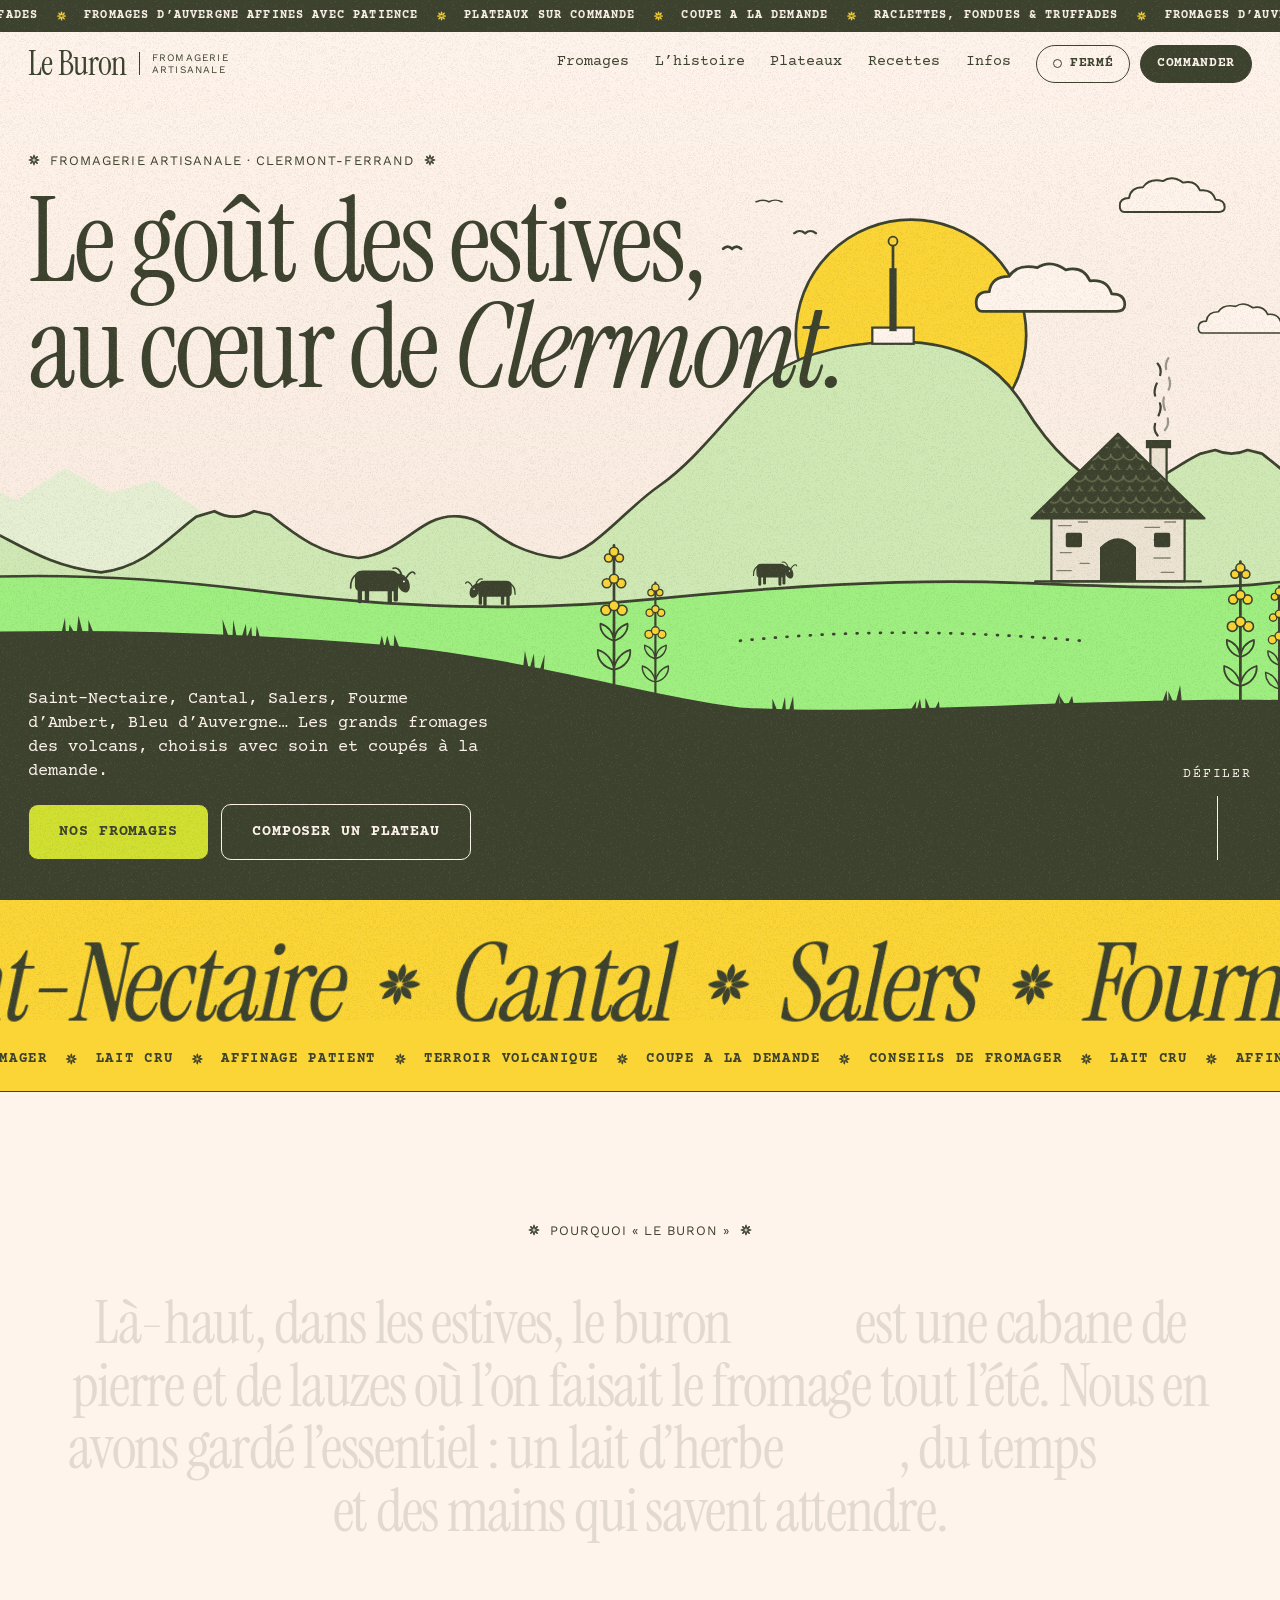
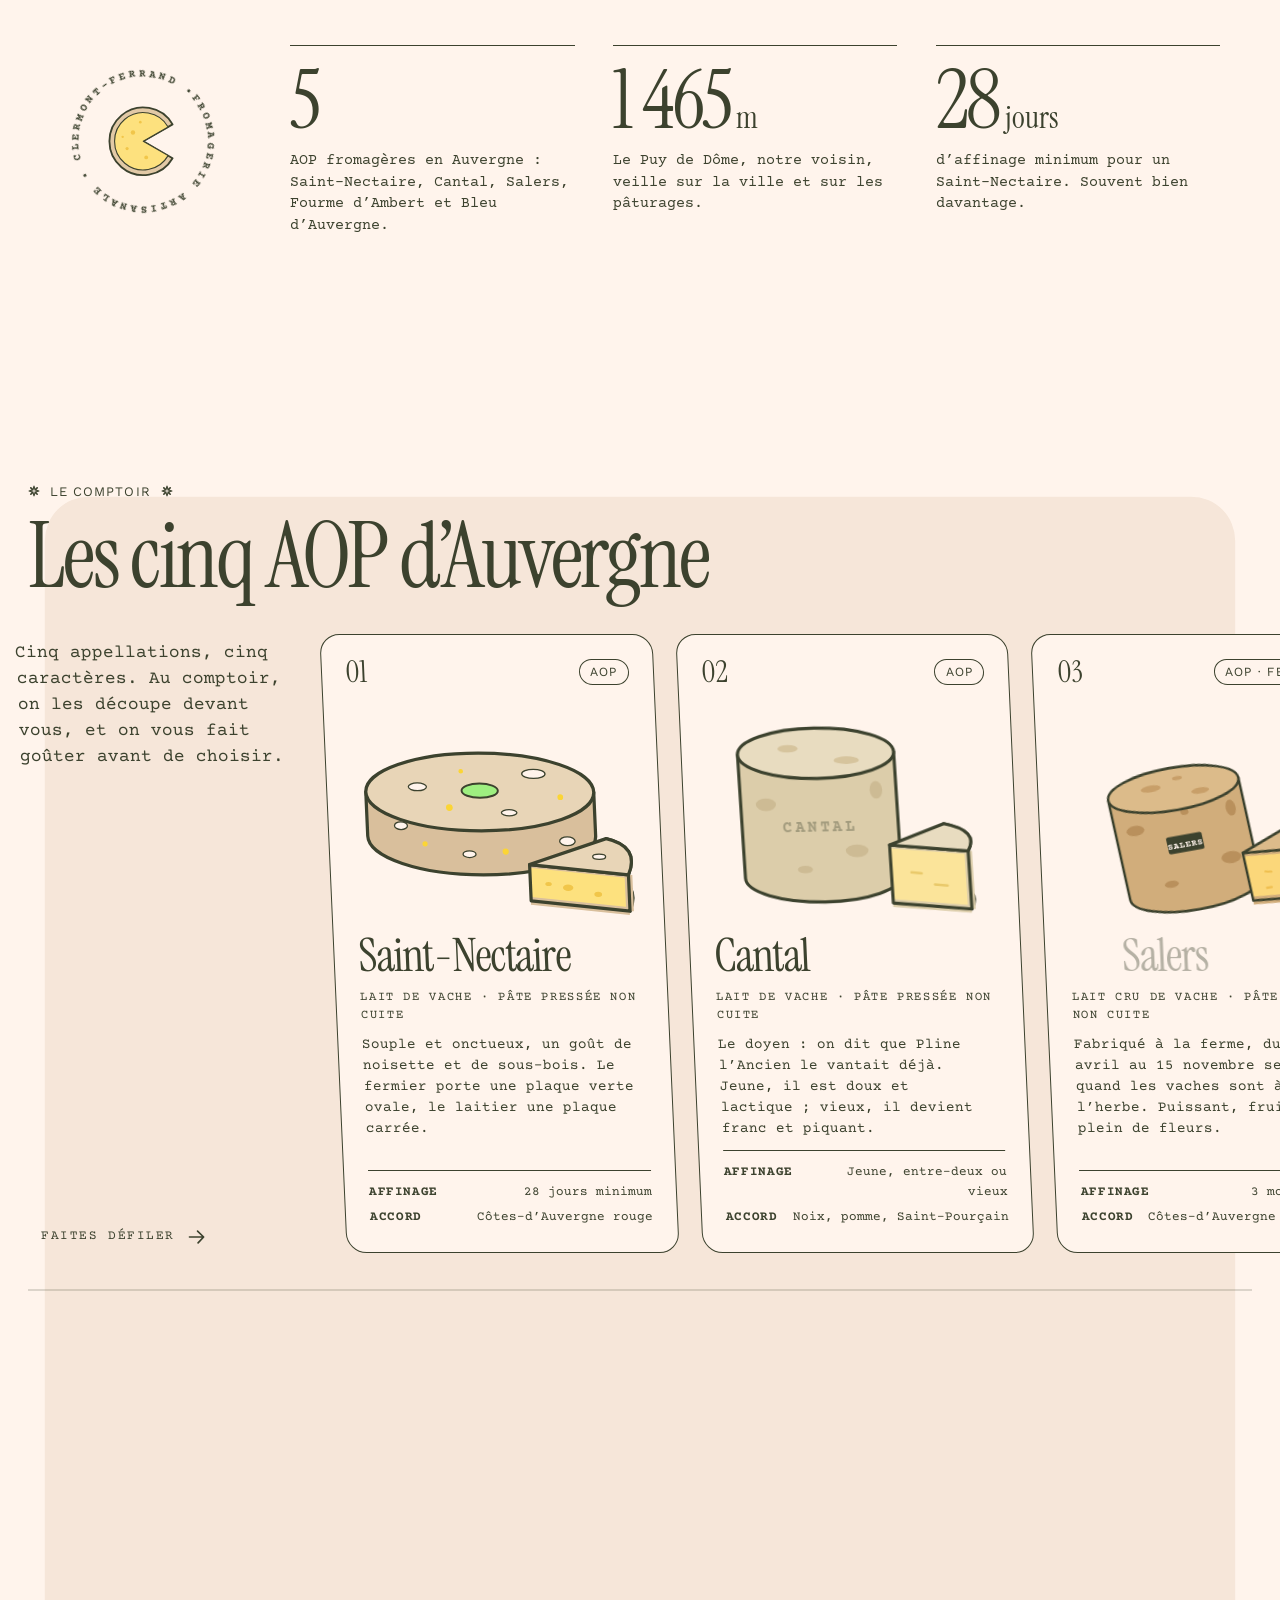
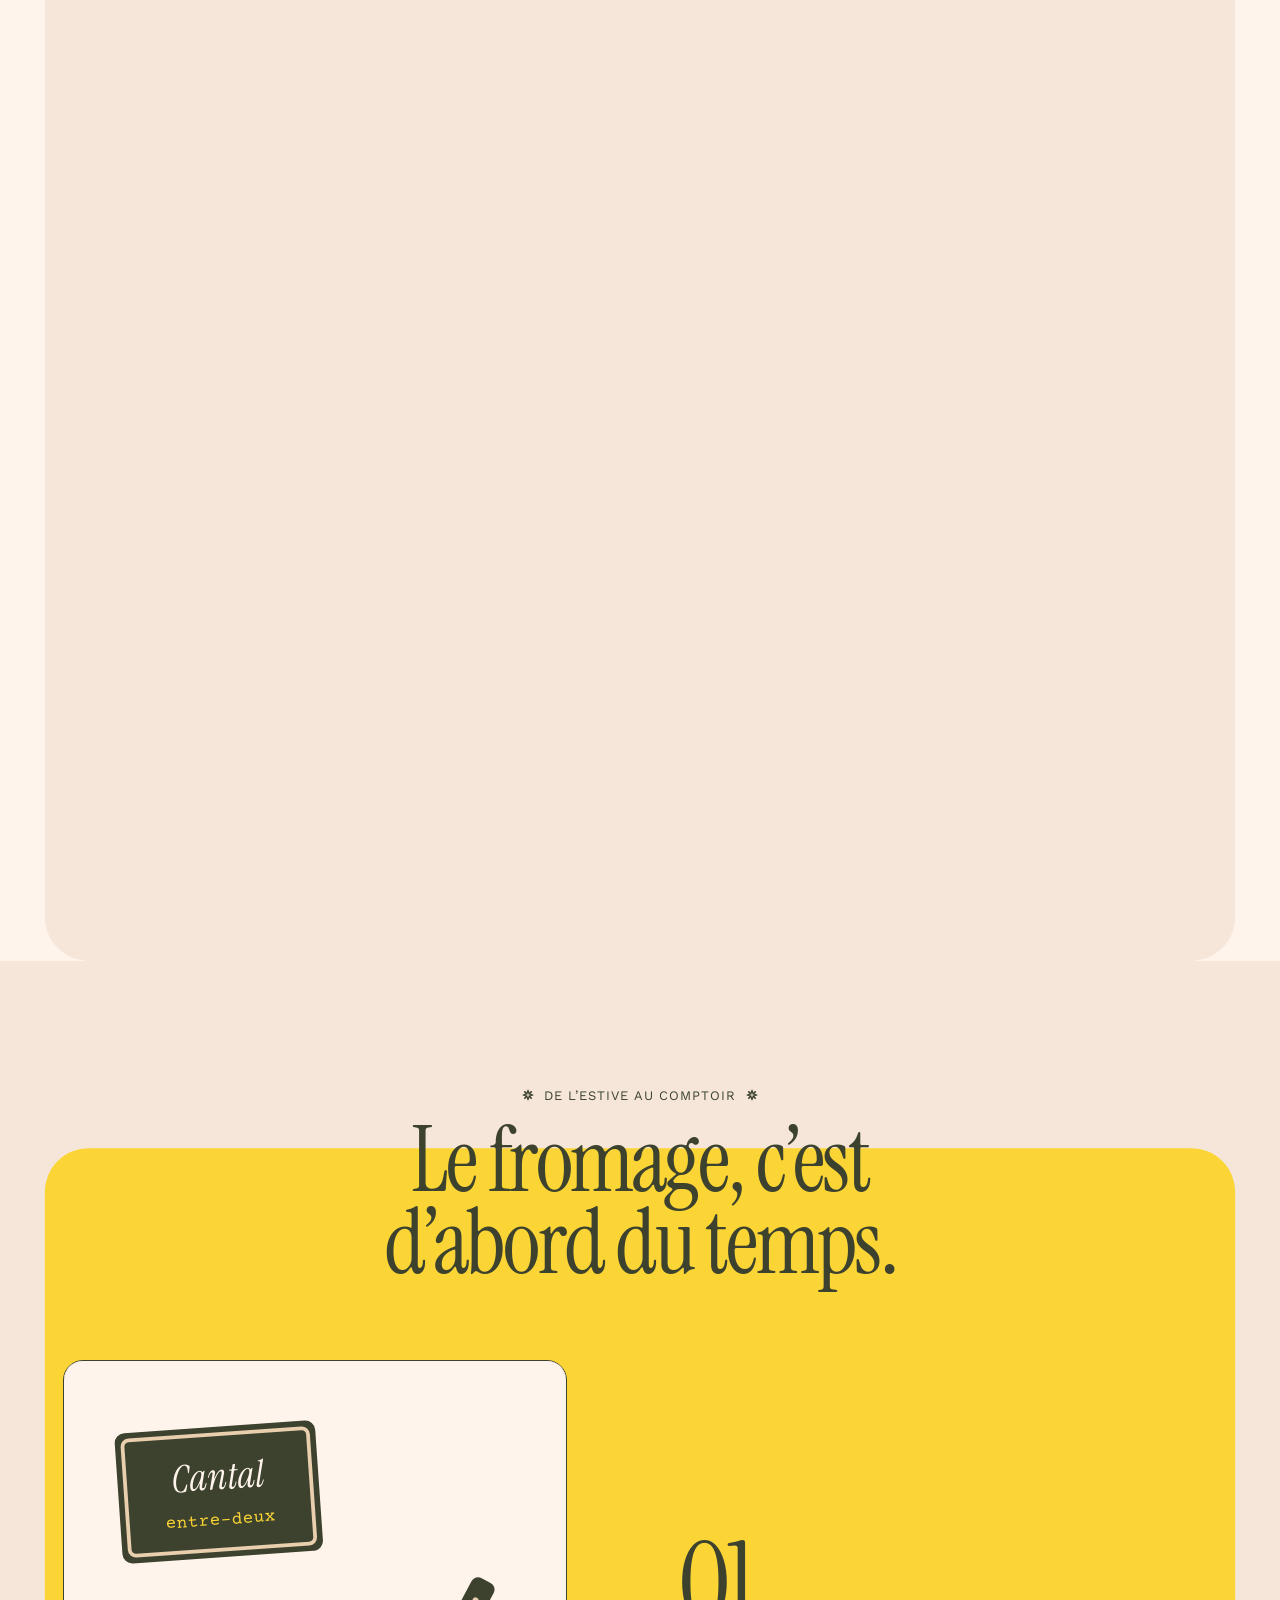
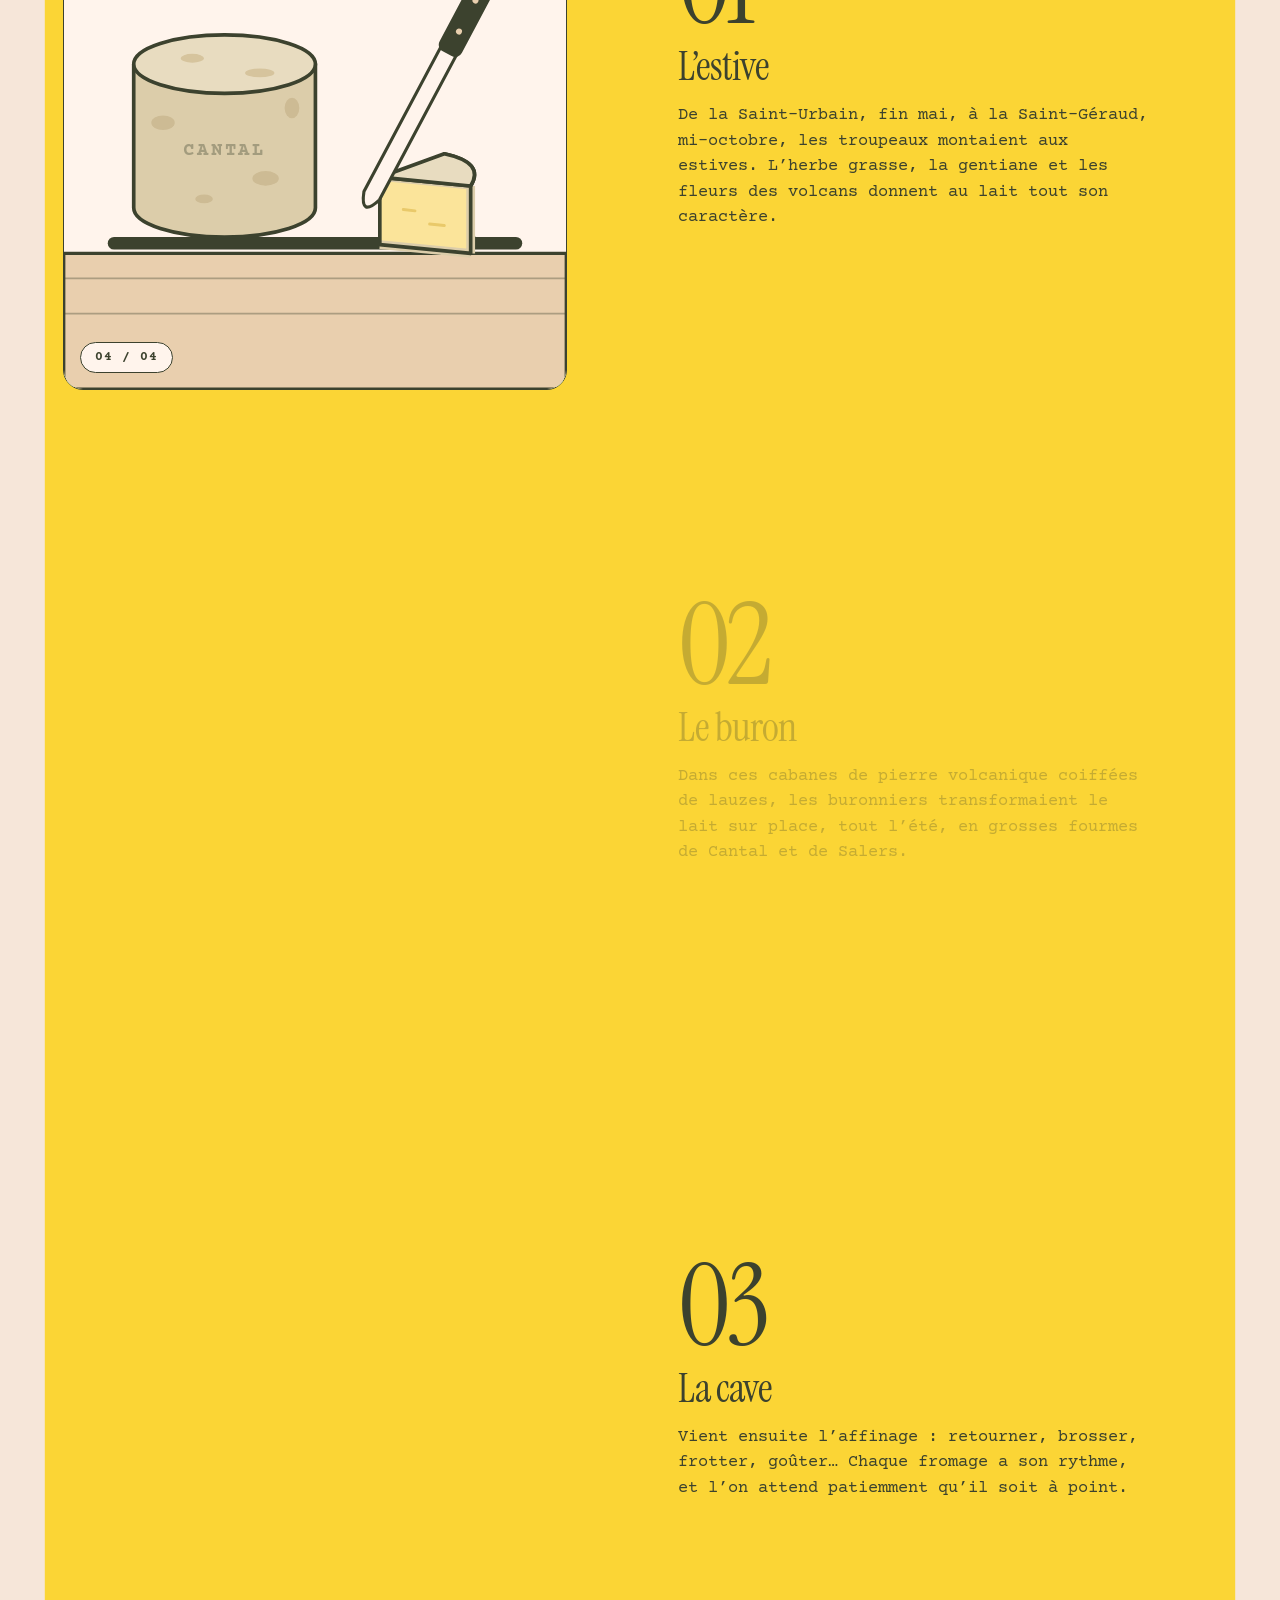
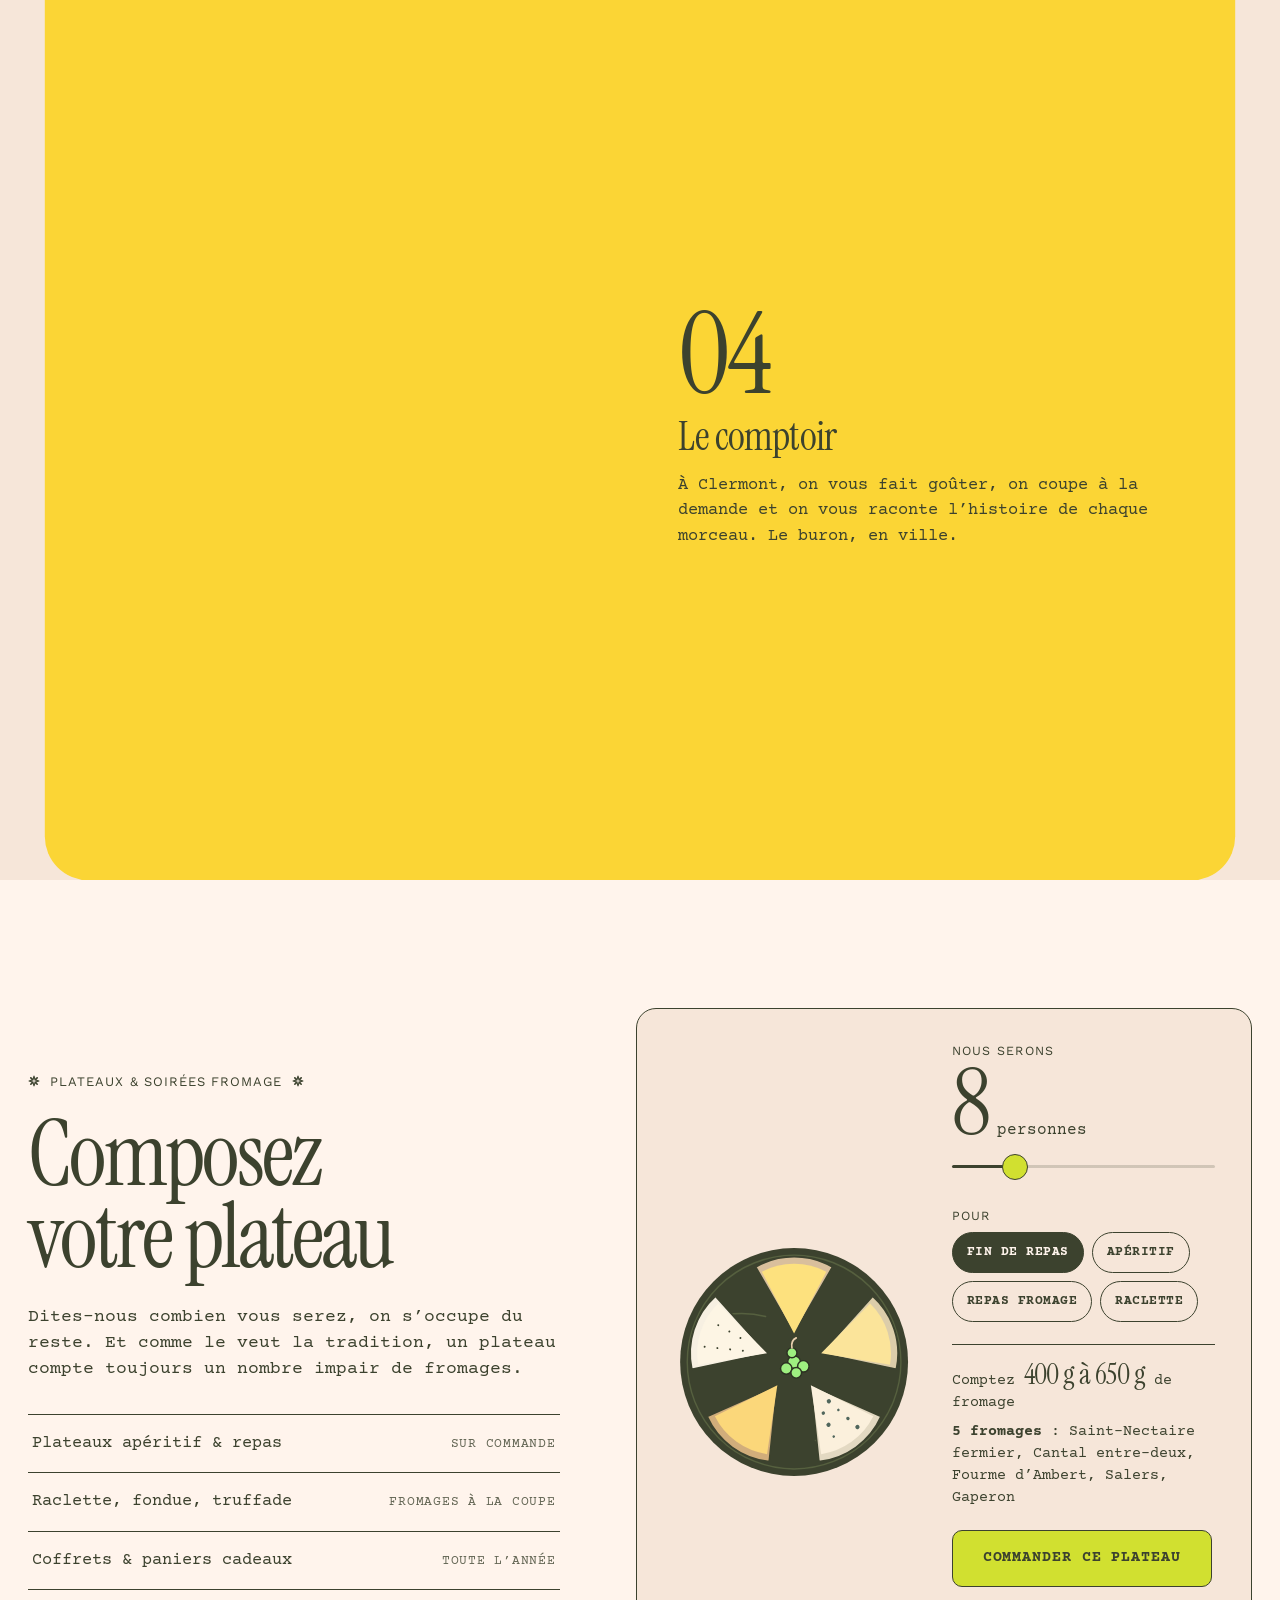
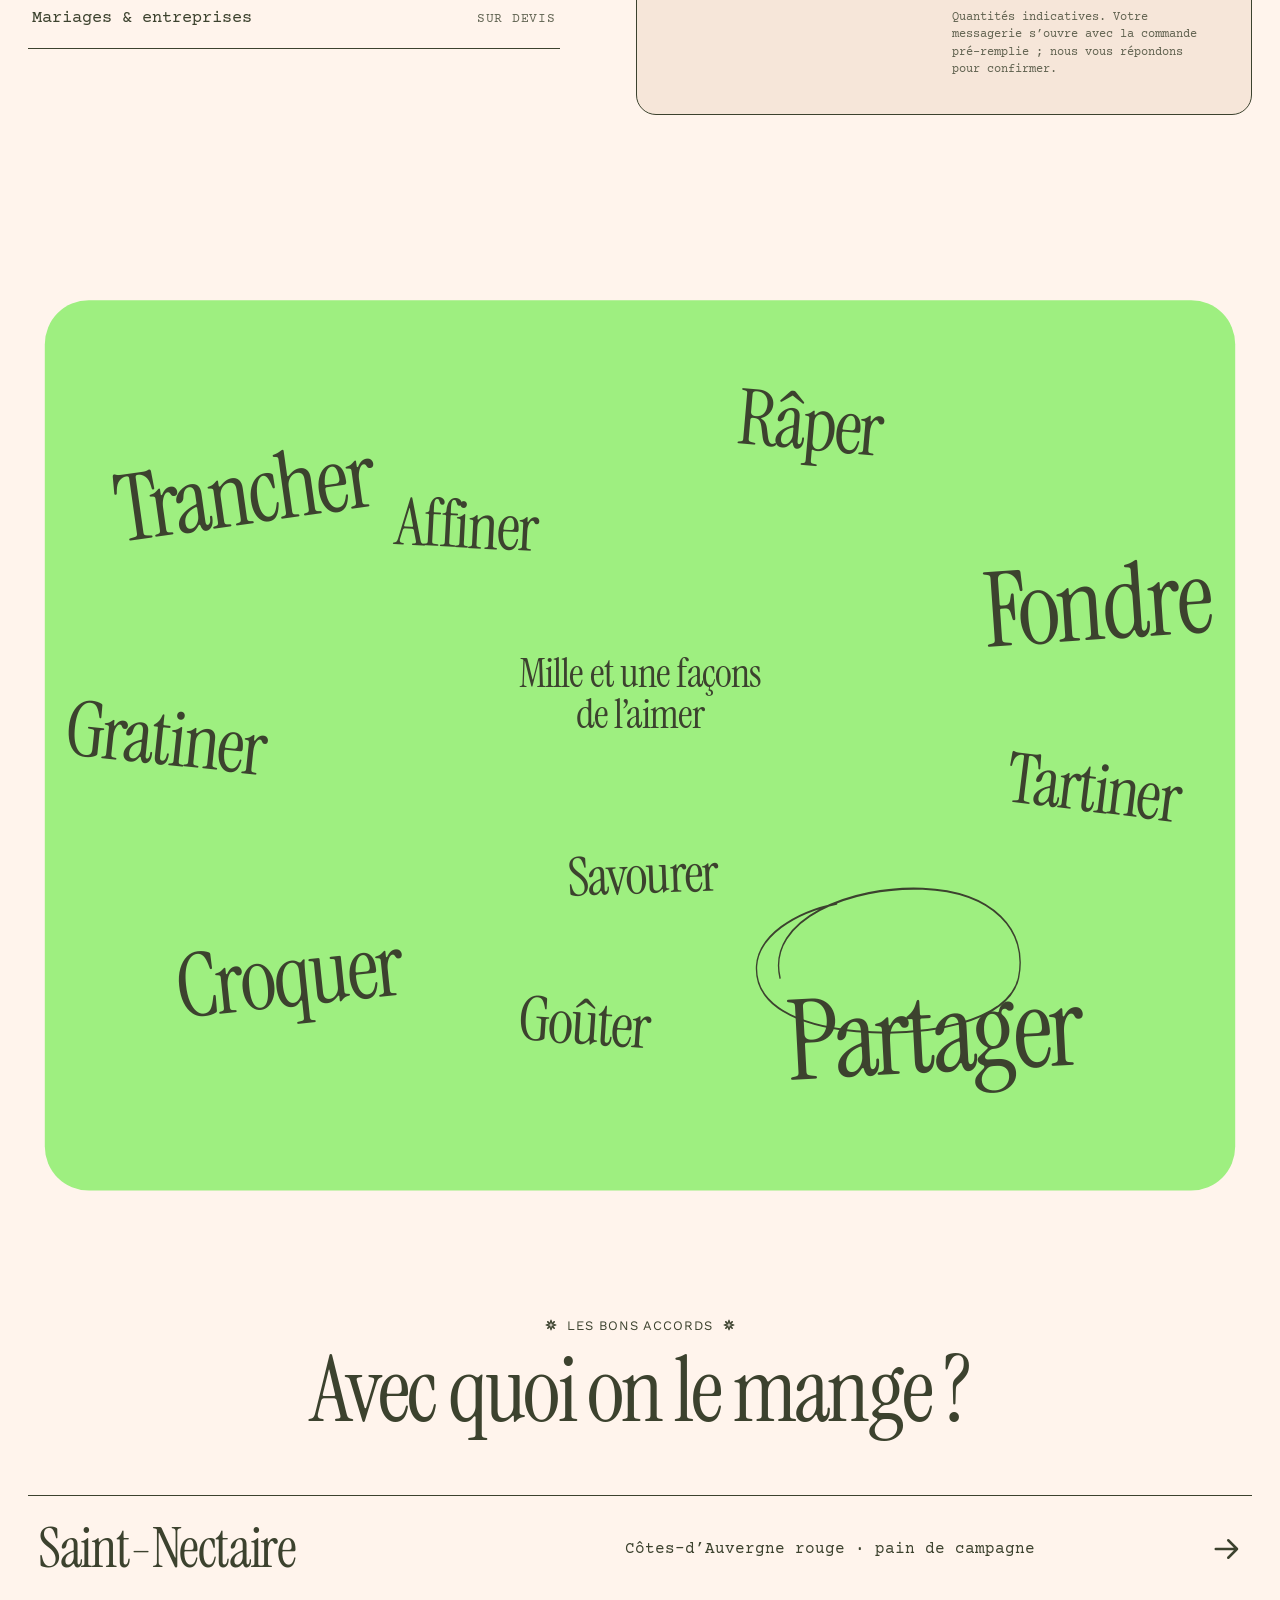
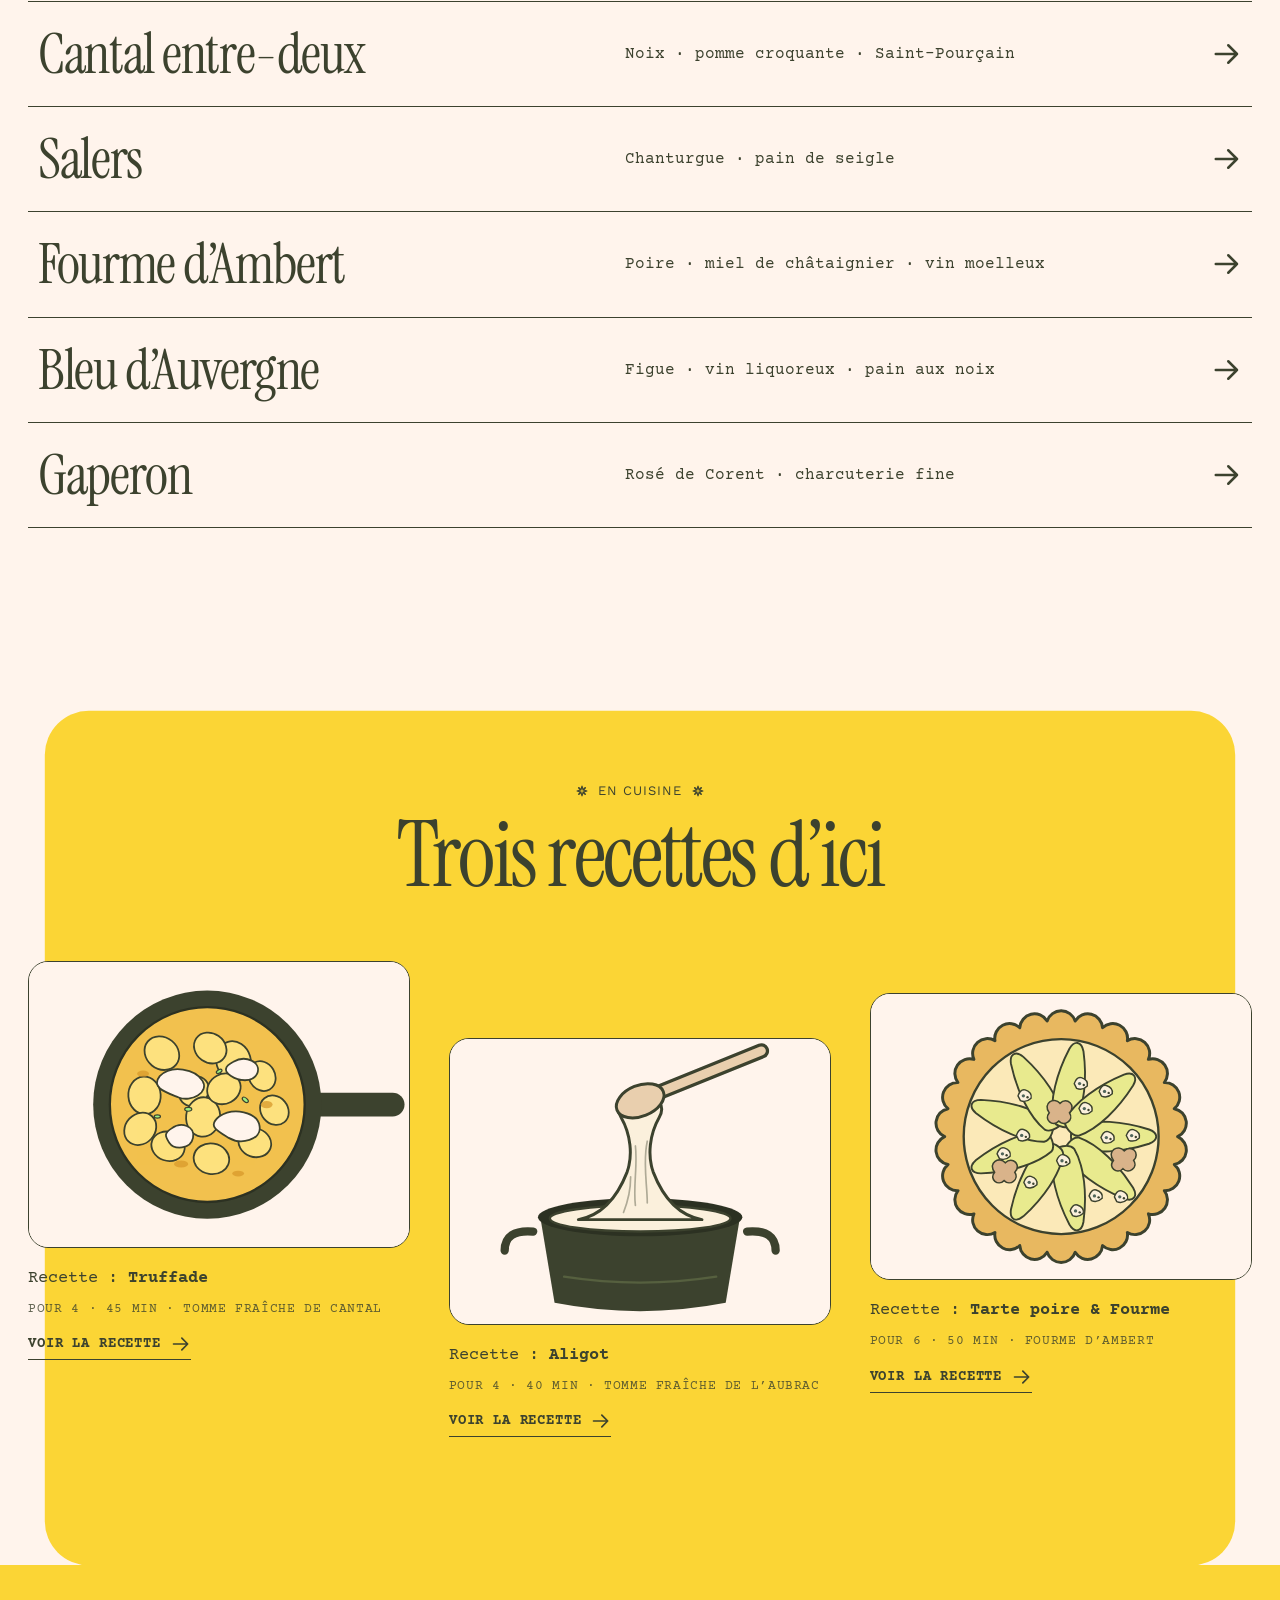
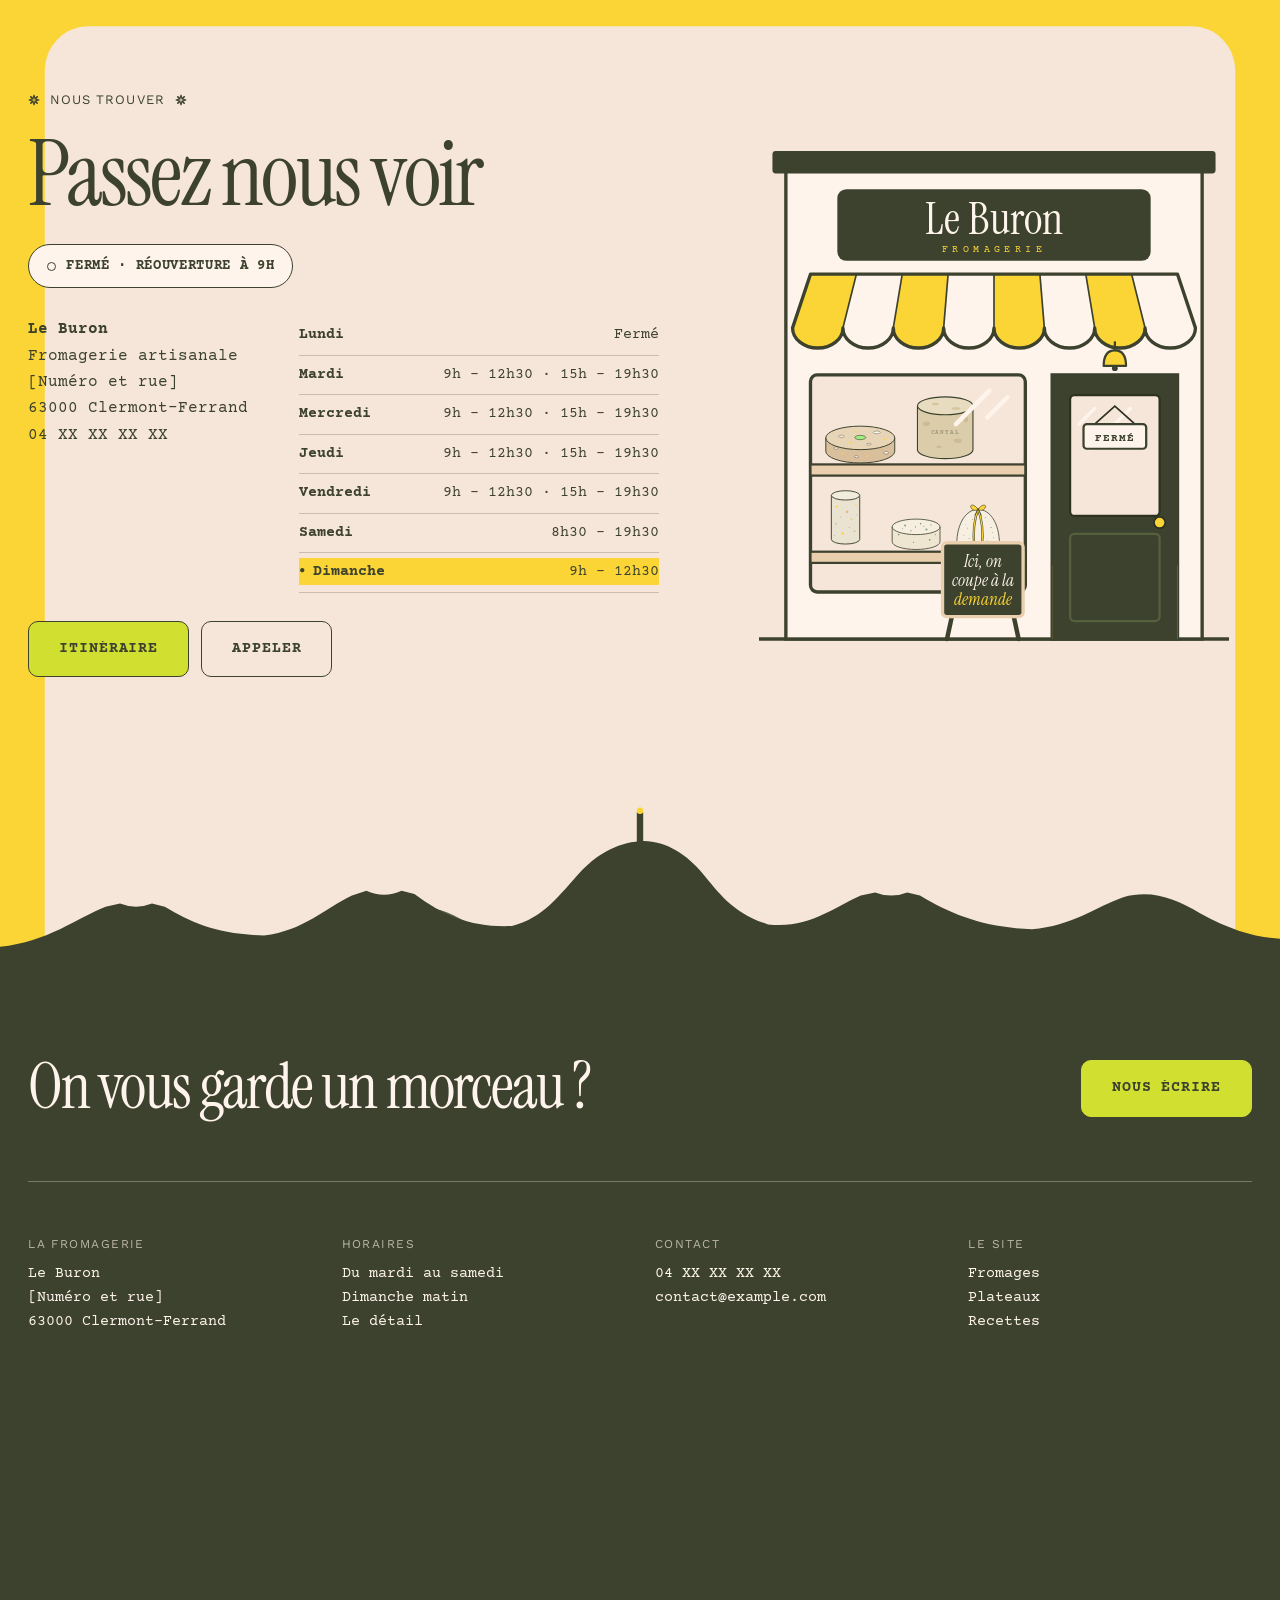
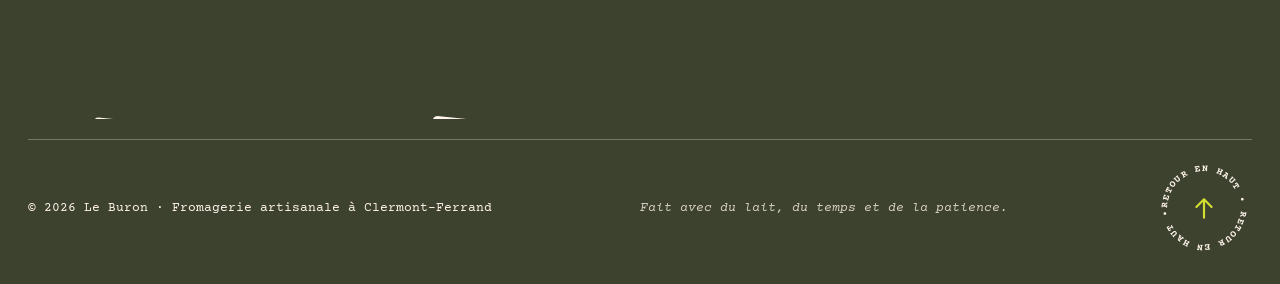
==== index.html @ 3d45bedf "Décale un nuage du hero sous le bouton de menu mobile Co-Authored-By: Claude Opus 5.5 <noreply@anthr" ====
<!DOCTYPE html>
<html lang="fr" class="no-js">
<head>
  <meta charset="utf-8">
  <meta name="viewport" content="width=device-width, initial-scale=1">
  <title>Le Buron — Fromagerie artisanale à Clermont-Ferrand</title>
  <meta name="description" content="Le Buron, fromagerie artisanale à Clermont-Ferrand : Saint-Nectaire, Cantal, Salers, Fourme d’Ambert, Bleu d’Auvergne, plateaux sur commande et conseils de fromager.">
  <meta name="theme-color" content="#fff4ec">

  <!-- Partage sur les réseaux — ✏️ À PERSONNALISER : remplacez l’URL de l’image par l’adresse complète une fois le site en ligne -->
  <meta property="og:type" content="website">
  <meta property="og:locale" content="fr_FR">
  <meta property="og:site_name" content="Le Buron">
  <meta property="og:title" content="Le Buron — Fromagerie artisanale à Clermont-Ferrand">
  <meta property="og:description" content="Les grands fromages d’Auvergne, choisis avec soin et coupés à la demande, au cœur de Clermont-Ferrand.">
  <meta property="og:image" content="assets/img/og-image.jpg">
  <meta name="twitter:card" content="summary_large_image">

  <link rel="icon" href="assets/img/favicon.svg" type="image/svg+xml">
  <link rel="apple-touch-icon" href="assets/img/apple-touch-icon.png">
  <link rel="preload" href="assets/fonts/instrument-serif-400-latin.woff2" as="font" type="font/woff2" crossorigin>
  <link rel="preload" href="assets/fonts/courier-prime-400-latin.woff2" as="font" type="font/woff2" crossorigin>
  <link rel="stylesheet" href="assets/css/style.css">

  <script>document.documentElement.classList.replace('no-js', 'js');</script>
  <script src="assets/vendor/gsap.min.js" defer></script>
  <script src="assets/vendor/ScrollTrigger.min.js" defer></script>
  <script src="assets/vendor/SplitText.min.js" defer></script>
  <script src="assets/vendor/lenis.min.js" defer></script>
  <script src="assets/js/main.js" defer></script>

  <script type="application/ld+json">
  {
    "@context": "https://schema.org",
    "@type": "Store",
    "name": "Le Buron",
    "description": "Fromagerie artisanale : fromages d’Auvergne, plateaux sur commande et conseils de fromager.",
    "address": {
      "@type": "PostalAddress",
      "addressLocality": "Clermont-Ferrand",
      "postalCode": "63000",
      "addressCountry": "FR"
    }
  }
  </script>
</head>
<body>
  <a class="skip-link" href="#contenu">Aller au contenu</a>

  <!-- ============ Bibliothèque d’illustrations (réutilisées avec <use>) ============ -->
  <svg class="sprite" width="0" height="0" aria-hidden="true" focusable="false">
    <defs>
      <linearGradient id="sky-grad" x1="0" y1="0" x2="0" y2="1">
        <stop offset="0" stop-color="#fff4ec"/>
        <stop offset="1" stop-color="#f6e6d9"/>
      </linearGradient>
      <pattern id="lauze" width="14" height="24" patternUnits="userSpaceOnUse">
        <rect width="14" height="24" fill="#3c422e"/>
        <path d="M0,6 a7,7 0 0,0 14,0 M-7,18 a7,7 0 0,0 14,0 M7,18 a7,7 0 0,0 14,0" fill="none" stroke="#69714f" stroke-width="1.6"/>
      </pattern>

      <!-- Astérisque fleuri -->
      <symbol id="ast" viewBox="-11 -11 22 22">
        <g fill="currentColor">
          <path id="ast-petal" d="M0,-1.2 C2.5,-4 2.5,-7.6 0,-10.6 C-2.5,-7.6 -2.5,-4 0,-1.2 Z"/>
          <use href="#ast-petal" transform="rotate(45)"/>
          <use href="#ast-petal" transform="rotate(90)"/>
          <use href="#ast-petal" transform="rotate(135)"/>
          <use href="#ast-petal" transform="rotate(180)"/>
          <use href="#ast-petal" transform="rotate(225)"/>
          <use href="#ast-petal" transform="rotate(270)"/>
          <use href="#ast-petal" transform="rotate(315)"/>
        </g>
      </symbol>
      <symbol id="arrow" viewBox="0 0 24 24">
        <path d="M3,12 H20 M13,5 L20,12 L13,19" fill="none" stroke="currentColor" stroke-width="2" stroke-linecap="round" stroke-linejoin="round"/>
      </symbol>

      <!-- Meule entamée vue de dessus + sa part -->
      <symbol id="wheel-top" viewBox="-52 -52 104 104">
        <path d="M0,0 L39.84,23 A46,46 0 1,1 39.84,-23 Z" fill="#e2c9a6" stroke="#3c422e" stroke-width="2.5" stroke-linejoin="round"/>
        <path d="M0,0 L33.77,19.5 A39,39 0 1,1 33.77,-19.5 Z" fill="#fde17e" stroke="#3c422e" stroke-width="1.5" stroke-linejoin="round"/>
        <g fill="#f1c64a"><circle cx="-14" cy="-12" r="3"/><circle cx="-22" cy="10" r="2.2"/><circle cx="4" cy="22" r="2.6"/><circle cx="-4" cy="-26" r="1.8"/><circle cx="-28" cy="-6" r="1.6"/></g>
      </symbol>
      <symbol id="wedge-top" viewBox="-52 -52 104 104">
        <path d="M0,0 L39.84,-23 A46,46 0 0,1 39.84,23 Z" fill="#e2c9a6" stroke="#3c422e" stroke-width="2.5" stroke-linejoin="round"/>
        <path d="M0,0 L33.77,-19.5 A39,39 0 0,1 33.77,19.5 Z" fill="#fde17e" stroke="#3c422e" stroke-width="1.5" stroke-linejoin="round"/>
        <circle cx="22" cy="4" r="2.2" fill="#f1c64a"/>
      </symbol>

      <!-- Saint-Nectaire -->
      <symbol id="sn-wheel" viewBox="0 0 240 180">
        <path d="M22,78 L22,112 A88,30 0 0,0 198,112 L198,78 Z" fill="#d9bf9c" stroke="#3c422e" stroke-width="2.5" stroke-linejoin="round"/>
        <ellipse cx="110" cy="78" rx="88" ry="30" fill="#e8d5b7" stroke="#3c422e" stroke-width="2.5"/>
        <g fill="#fff4ec" stroke="#3c422e" stroke-width="1"><ellipse cx="62" cy="74" rx="7" ry="3"/><ellipse cx="152" cy="64" rx="9" ry="3.5"/><ellipse cx="132" cy="94" rx="6" ry="2.4"/><ellipse cx="48" cy="104" rx="5" ry="3"/><ellipse cx="176" cy="116" rx="6" ry="3.4"/><ellipse cx="100" cy="126" rx="5" ry="2.6"/></g>
        <g fill="#fbd535"><circle cx="86" cy="90" r="2.6"/><circle cx="172" cy="82" r="2.2"/><circle cx="96" cy="62" r="1.8"/><circle cx="128" cy="124" r="2.4"/><circle cx="66" cy="118" r="2"/></g>
        <ellipse cx="110" cy="77" rx="14" ry="5.5" fill="#9eef80" stroke="#3c422e" stroke-width="1.5"/>
      </symbol>
      <symbol id="sn-part" viewBox="0 0 240 180">
        <path d="M222,142 Q232,120 206,114 L206,142 Q232,148 222,170 Z" fill="#d9bf9c" stroke="#3c422e" stroke-width="2.5" stroke-linejoin="round"/>
        <path d="M146,134 L222,142 L222,170 L146,162 Z" fill="#fde17e"/>
        <path d="M146,162 L222,170 M222,142 L222,170" stroke="#d9bf9c" stroke-width="6"/>
        <path d="M146,134 L222,142" stroke="#d9bf9c" stroke-width="5"/>
        <g fill="#f1c64a"><ellipse cx="175" cy="152" rx="4" ry="2.5"/><ellipse cx="198" cy="157" rx="3" ry="2"/><ellipse cx="160" cy="149" rx="2.5" ry="1.6"/></g>
        <path d="M146,134 L222,142 L222,170 L146,162 Z" fill="none" stroke="#3c422e" stroke-width="2.5" stroke-linejoin="round"/>
        <path d="M146,134 L206,114 Q232,120 222,142 Z" fill="#e8d5b7" stroke="#3c422e" stroke-width="2.5" stroke-linejoin="round"/>
        <ellipse cx="200" cy="128" rx="5" ry="2" fill="#fff4ec" stroke="#3c422e" stroke-width="1"/>
      </symbol>

      <!-- Cantal -->
      <symbol id="ca-wheel" viewBox="0 0 240 180">
        <path d="M34,44 L34,142 A62,20 0 0,0 158,142 L158,44 Z" fill="#dccdaa" stroke="#3c422e" stroke-width="2.5" stroke-linejoin="round"/>
        <g fill="#cdbb94"><ellipse cx="54" cy="84" rx="8" ry="5"/><ellipse cx="124" cy="122" rx="9" ry="5"/><ellipse cx="82" cy="136" rx="6" ry="3"/><ellipse cx="142" cy="74" rx="5" ry="7"/></g>
        <text x="96" y="106" text-anchor="middle" font-family="'Courier Prime', monospace" font-size="13" font-weight="700" letter-spacing="2" fill="#3c422e" opacity=".35">CANTAL</text>
        <ellipse cx="96" cy="44" rx="62" ry="20" fill="#e8dcc0" stroke="#3c422e" stroke-width="2.5"/>
        <g fill="#d6c49d"><ellipse cx="74" cy="40" rx="8" ry="3"/><ellipse cx="120" cy="50" rx="10" ry="3"/></g>
      </symbol>
      <symbol id="ca-part" viewBox="0 0 240 180">
        <path d="M212,124 Q222,108 194,102 L194,148 Q222,154 212,170 Z" fill="#dccdaa" stroke="#3c422e" stroke-width="2.5" stroke-linejoin="round"/>
        <path d="M150,118 L212,124 L212,170 L150,164 Z" fill="#fbe49a"/>
        <path d="M150,164 L212,170 M212,124 L212,170" stroke="#dccdaa" stroke-width="6"/>
        <path d="M150,118 L212,124" stroke="#dccdaa" stroke-width="5"/>
        <path d="M166,140 l8,1 M184,150 l10,1" stroke="#e9c96a" stroke-width="2" stroke-linecap="round"/>
        <path d="M150,118 L212,124 L212,170 L150,164 Z" fill="none" stroke="#3c422e" stroke-width="2.5" stroke-linejoin="round"/>
        <path d="M150,118 L194,102 Q222,108 212,124 Z" fill="#e8dcc0" stroke="#3c422e" stroke-width="2.5" stroke-linejoin="round"/>
      </symbol>

      <!-- Salers -->
      <symbol id="sa-wheel" viewBox="0 0 240 180">
        <path d="M32,42 L32,142 A66,21 0 0,0 164,142 L164,42 Z" fill="#d1ad7b" stroke="#3c422e" stroke-width="2.5" stroke-linejoin="round"/>
        <g fill="#b9905c"><ellipse cx="52" cy="76" rx="9" ry="5"/><ellipse cx="140" cy="118" rx="10" ry="6"/><ellipse cx="76" cy="134" rx="7" ry="3.5"/><ellipse cx="150" cy="70" rx="5" ry="8"/><ellipse cx="104" cy="66" rx="4" ry="3"/></g>
        <rect x="80" y="88" width="36" height="17" rx="2" fill="#3c422e"/>
        <text x="98" y="100" text-anchor="middle" font-family="'Courier Prime', monospace" font-size="8.5" font-weight="700" letter-spacing="1" fill="#fff4ec">SALERS</text>
        <ellipse cx="98" cy="42" rx="66" ry="21" fill="#dcbb8a" stroke="#3c422e" stroke-width="2.5"/>
        <g fill="#c89f69"><ellipse cx="76" cy="38" rx="10" ry="3.4"/><ellipse cx="124" cy="48" rx="9" ry="3"/><ellipse cx="104" cy="32" rx="5" ry="2"/></g>
      </symbol>
      <symbol id="sa-part" viewBox="0 0 240 180">
        <path d="M214,122 Q224,106 196,100 L196,148 Q224,154 214,170 Z" fill="#d1ad7b" stroke="#3c422e" stroke-width="2.5" stroke-linejoin="round"/>
        <path d="M152,116 L214,122 L214,170 L152,164 Z" fill="#fbd77a"/>
        <path d="M152,164 L214,170 M214,122 L214,170" stroke="#d1ad7b" stroke-width="8"/>
        <path d="M152,116 L214,122" stroke="#d1ad7b" stroke-width="7"/>
        <path d="M170,138 l6,1 M188,150 l9,1 M168,154 l5,0" stroke="#efbf4f" stroke-width="2" stroke-linecap="round"/>
        <path d="M152,116 L214,122 L214,170 L152,164 Z" fill="none" stroke="#3c422e" stroke-width="2.5" stroke-linejoin="round"/>
        <path d="M152,116 L196,100 Q224,106 214,122 Z" fill="#dcbb8a" stroke="#3c422e" stroke-width="2.5" stroke-linejoin="round"/>
      </symbol>

      <!-- Fourme d’Ambert -->
      <symbol id="fa-wheel" viewBox="0 0 240 180">
        <path d="M50,32 L50,150 A38,12.5 0 0,0 126,150 L126,32 Z" fill="#ebe3d1" stroke="#3c422e" stroke-width="2.5" stroke-linejoin="round"/>
        <g fill="#fbd535"><circle cx="64" cy="62" r="3"/><circle cx="104" cy="96" r="2.4"/><circle cx="80" cy="134" r="3.2"/><circle cx="116" cy="58" r="2"/></g>
        <g fill="#e9b98d"><circle cx="92" cy="76" r="3.6"/><circle cx="62" cy="108" r="2.6"/><circle cx="112" cy="128" r="2.8"/></g>
        <g fill="#3c422e" opacity=".55"><circle cx="74" cy="90" r="1.2"/><circle cx="98" cy="118" r="1.2"/><circle cx="58" cy="140" r="1"/><circle cx="118" cy="84" r="1"/></g>
        <ellipse cx="88" cy="32" rx="38" ry="12.5" fill="#f2ecdf" stroke="#3c422e" stroke-width="2.5"/>
      </symbol>
      <symbol id="fa-part" viewBox="0 0 240 180">
        <path d="M136,146 L136,158 A42,14 0 0,0 220,158 L220,146 Z" fill="#ebe3d1" stroke="#3c422e" stroke-width="2.5" stroke-linejoin="round"/>
        <ellipse cx="178" cy="146" rx="42" ry="14" fill="#e3d9c2" stroke="#3c422e" stroke-width="2.5"/>
        <ellipse cx="178" cy="146" rx="37" ry="11.5" fill="#fbf0dc"/>
        <g fill="#50665c"><path d="M158,143 q4,-3 7,0 q-2,4 -7,0 Z"/><path d="M184,140 q5,-2 7,2 q-4,3 -7,-2 Z"/><path d="M196,150 q4,-2 6,1 q-3,3 -6,-1 Z"/><path d="M170,151 q3,-2 5,1 q-2,2 -5,-1 Z"/></g>
        <g fill="#7f9a8c"><circle cx="166" cy="146" r="2"/><circle cx="190" cy="146" r="1.8"/><circle cx="178" cy="139" r="1.6"/><circle cx="204" cy="144" r="1.5"/><circle cx="150" cy="148" r="1.4"/><circle cx="180" cy="154" r="1.6"/></g>
      </symbol>

      <!-- Bleu d’Auvergne -->
      <symbol id="ba-wheel" viewBox="0 0 240 180">
        <path d="M30,72 L30,118 A74,24 0 0,0 178,118 L178,72 Z" fill="#efe6d2" stroke="#3c422e" stroke-width="2.5" stroke-linejoin="round"/>
        <g fill="#7f9a8c"><circle cx="50" cy="96" r="2.6"/><circle cx="96" cy="120" r="2"/><circle cx="146" cy="112" r="2.8"/><circle cx="164" cy="96" r="1.8"/></g>
        <ellipse cx="104" cy="72" rx="74" ry="24" fill="#f6efdf" stroke="#3c422e" stroke-width="2.5"/>
        <g fill="#7f9a8c"><circle cx="70" cy="68" r="3"/><circle cx="118" cy="62" r="2.4"/><circle cx="136" cy="80" r="3.2"/><circle cx="88" cy="84" r="2"/><circle cx="150" cy="66" r="1.8"/></g>
        <g fill="#50665c"><circle cx="102" cy="72" r="1.6"/><circle cx="62" cy="78" r="1.4"/><circle cx="128" cy="70" r="1.4"/></g>
      </symbol>
      <symbol id="ba-part" viewBox="0 0 240 180">
        <path d="M220,136 Q230,118 204,110 L204,144 Q230,152 220,170 Z" fill="#efe6d2" stroke="#3c422e" stroke-width="2.5" stroke-linejoin="round"/>
        <path d="M144,128 L220,136 L220,170 L144,162 Z" fill="#fbf0dc"/>
        <g fill="#50665c"><path d="M156,140 q5,-3 8,1 q-4,4 -8,-1 Z"/><path d="M178,146 q6,-2 8,3 q-5,3 -8,-3 Z"/><path d="M200,142 q4,-3 7,1 q-3,3 -7,-1 Z"/><path d="M166,154 q4,-2 6,2 q-3,2 -6,-2 Z"/><path d="M196,158 q5,-2 7,2 q-4,2 -7,-2 Z"/></g>
        <g fill="#7f9a8c"><circle cx="170" cy="140" r="2"/><circle cx="190" cy="152" r="2.2"/><circle cx="208" cy="152" r="1.6"/><circle cx="154" cy="152" r="1.6"/><circle cx="182" cy="160" r="1.4"/></g>
        <path d="M144,162 L220,170 M220,136 L220,170" stroke="#efe6d2" stroke-width="4"/>
        <path d="M144,128 L220,136 L220,170 L144,162 Z" fill="none" stroke="#3c422e" stroke-width="2.5" stroke-linejoin="round"/>
        <path d="M144,128 L204,110 Q230,118 220,136 Z" fill="#f6efdf" stroke="#3c422e" stroke-width="2.5" stroke-linejoin="round"/>
        <circle cx="196" cy="122" r="2.4" fill="#7f9a8c"/>
      </symbol>

      <!-- Gaperon -->
      <symbol id="ga-wheel" viewBox="0 0 240 180">
        <path d="M36,150 C36,84 66,42 102,42 C138,42 168,84 168,150 C146,160 58,160 36,150 Z" fill="#f7f0e2" stroke="#3c422e" stroke-width="2.5" stroke-linejoin="round"/>
        <g fill="#3c422e"><circle cx="70" cy="100" r="1.4"/><circle cx="84" cy="74" r="1.2"/><circle cx="124" cy="68" r="1.3"/><circle cx="142" cy="98" r="1.4"/><circle cx="74" cy="132" r="1.3"/><circle cx="150" cy="130" r="1.2"/><circle cx="58" cy="122" r="1"/><circle cx="130" cy="140" r="1.4"/><circle cx="62" cy="88" r="1"/><circle cx="146" cy="114" r="1"/></g>
        <path d="M102,42 C90,72 86,112 90,156 M102,42 C114,72 118,112 114,156" fill="none" stroke="#3c422e" stroke-width="7" stroke-linecap="round"/>
        <path d="M102,42 C90,72 86,112 90,156 M102,42 C114,72 118,112 114,156" fill="none" stroke="#fbd535" stroke-width="3.6" stroke-linecap="round"/>
        <path d="M102,42 C88,22 72,28 82,40 C88,47 97,46 102,42 Z M102,42 C116,22 132,28 122,40 C116,47 107,46 102,42 Z" fill="#fbd535" stroke="#3c422e" stroke-width="2" stroke-linejoin="round"/>
        <path d="M102,42 L92,60 M102,42 L112,60" stroke="#3c422e" stroke-width="2.4" stroke-linecap="round"/>
      </symbol>
      <symbol id="ga-part" viewBox="0 0 240 180">
        <path d="M148,170 L148,140 C148,124 164,112 184,112 C206,112 222,130 226,170 Z" fill="#fdf5e4"/>
        <path d="M148,140 C148,124 164,112 184,112 C206,112 222,130 226,170" fill="none" stroke="#f7f0e2" stroke-width="7"/>
        <g fill="#3c422e"><circle cx="168" cy="140" r="1.6"/><circle cx="190" cy="132" r="1.4"/><circle cx="206" cy="150" r="1.6"/><circle cx="176" cy="158" r="1.3"/><circle cx="160" cy="156" r="1.2"/><circle cx="196" cy="160" r="1.4"/></g>
        <g fill="#fff4ec" stroke="#3c422e" stroke-width="1"><ellipse cx="182" cy="146" rx="3" ry="2"/><ellipse cx="208" cy="138" rx="2.4" ry="1.6"/></g>
        <path d="M148,170 L148,140 C148,124 164,112 184,112 C206,112 222,130 226,170 Z" fill="none" stroke="#3c422e" stroke-width="2.5" stroke-linejoin="round"/>
      </symbol>

      <!-- Vache de Salers, nuage, buron, gentiane, miette -->
      <symbol id="cow" viewBox="0 0 132 86">
        <path d="M22,26 Q12,32 12,50" fill="none" stroke="#3c422e" stroke-width="3.2" stroke-linecap="round"/>
        <g fill="#3c422e">
          <path d="M20,30 Q20,18 34,18 L86,18 Q100,18 100,32 L100,48 Q100,56 92,56 L30,56 Q20,56 20,46 Z"/>
          <rect x="25" y="50" width="8" height="28" rx="3"/><rect x="38" y="50" width="8" height="25" rx="3"/>
          <rect x="80" y="50" width="8" height="28" rx="3"/><rect x="91" y="50" width="8" height="25" rx="3"/>
          <path d="M94,24 C104,22 112,26 118,36 C122,44 122,54 116,58 C110,60 104,56 100,48 Z"/>
        </g>
        <path d="M106,28 C104,16 96,12 90,14 M114,32 C120,20 128,18 130,24" fill="none" stroke="#3c422e" stroke-width="3" stroke-linecap="round"/>
        <circle cx="110" cy="38" r="1.8" fill="#fff4ec"/>
      </symbol>
      <symbol id="cloud" viewBox="0 0 140 50">
        <path d="M8,46 Q2,46 2,38 Q2,28 14,28 Q16,14 32,14 Q40,2 58,6 Q70,-2 84,8 Q100,4 106,18 Q122,16 126,30 Q138,30 138,40 Q138,46 130,46 Z" fill="#fff4ec" stroke="#3c422e" stroke-width="2.5" stroke-linejoin="round"/>
      </symbol>
      <symbol id="hut" viewBox="0 0 240 180">
        <path d="M156,22 L174,22 L174,66 L156,66 Z" fill="#ece3d3" stroke="#3c422e" stroke-width="2.5" stroke-linejoin="round"/>
        <path d="M151,15 L179,15 L179,24 L151,24 Z" fill="#3c422e"/>
        <path d="M46,96 L194,96 L194,172 L46,172 Z" fill="#ece3d3" stroke="#3c422e" stroke-width="2.5" stroke-linejoin="round"/>
        <g fill="none" stroke="#3c422e" stroke-width="1.6" stroke-linecap="round" opacity=".6"><path d="M54,110 h14 M76,106 h10 M150,112 h16 M172,106 h12 M56,140 h12 M160,146 h18 M52,160 h16 M168,162 h14 M78,152 h10 M160,126 h8"/></g>
        <path d="M24,102 L120,8 L216,102 Z" fill="url(#lauze)" stroke="#3c422e" stroke-width="2.5" stroke-linejoin="round"/>
        <path d="M100,172 L100,134 Q120,114 140,134 L140,172 Z" fill="#3c422e"/>
        <rect x="160" y="118" width="18" height="16" rx="2" fill="#3c422e"/>
        <rect x="62" y="118" width="18" height="16" rx="2" fill="#3c422e"/>
        <path d="M28,172 H212" stroke="#3c422e" stroke-width="2.5" stroke-linecap="round"/>
      </symbol>
      <symbol id="gentian" viewBox="0 0 40 170">
        <path d="M20,170 V14" stroke="#3c422e" stroke-width="3" stroke-linecap="round"/>
        <g fill="#9eef80" stroke="#3c422e" stroke-width="2" stroke-linejoin="round">
          <path d="M20,152 C8,150 1,140 2,130 C12,133 19,142 20,152 Z"/><path d="M20,152 C32,150 39,140 38,130 C28,133 21,142 20,152 Z"/>
          <path d="M20,120 C9,117 4,108 5,101 C14,104 19,111 20,120 Z"/><path d="M20,120 C31,117 36,108 35,101 C26,104 21,111 20,120 Z"/>
        </g>
        <g fill="#fbd535" stroke="#3c422e" stroke-width="1.8">
          <circle cx="11" cy="86" r="5.5"/><circle cx="29" cy="86" r="5.5"/><circle cx="20" cy="81" r="5.5"/>
          <circle cx="12" cy="56" r="5"/><circle cx="28" cy="56" r="5"/><circle cx="20" cy="51" r="5"/>
          <circle cx="14" cy="28" r="4.5"/><circle cx="26" cy="28" r="4.5"/><circle cx="20" cy="21" r="5"/>
        </g>
      </symbol>
      <symbol id="crumb" viewBox="-8 -8 16 16">
        <path d="M-6,0 Q-4,-6 0,-5 Q6,-3 5,2 Q1,6 -4,4 Z" fill="#fbf0dc" stroke="#3c422e" stroke-width="1.2"/>
        <circle cx="-1.5" cy="0" r="1.4" fill="#50665c"/><circle cx="2" cy="1.2" r="1" fill="#3c422e"/>
      </symbol>
    </defs>
  </svg>

  <!-- ============ Préchargement ============ -->
  <div class="preloader" aria-hidden="true">
    <div class="preloader__inner">
      <svg class="preloader__wheel" viewBox="-60 -60 120 120">
        <g class="preloader__spin">
          <use href="#wheel-top" x="-52" y="-52" width="104" height="104"/>
          <use class="preloader__wedge" href="#wedge-top" x="-52" y="-52" width="104" height="104"/>
        </g>
      </svg>
      <p class="preloader__count"><span data-preloader-count>0</span><span class="preloader__pct">%</span></p>
      <p class="preloader__caption">On affine…</p>
    </div>
  </div>

  <!-- ============ Curseur & grain ============ -->
  <div class="cursor" aria-hidden="true">
    <div class="cursor__ring"><span class="cursor__ring-inner"></span><span class="cursor__label"></span></div>
    <div class="cursor__dot"></div>
  </div>
  <div class="grain" aria-hidden="true"></div>

  <!-- ============ En-tête ============ -->
  <header class="site-header" data-header>
    <div class="ticker">
      <div class="marquee marquee--ticker" data-marquee data-speed="40">
        <div class="marquee__group">
          <span>Fromages d’Auvergne affinés avec patience</span><svg class="ast" aria-hidden="true"><use href="#ast"/></svg>
          <span>Plateaux sur commande</span><svg class="ast" aria-hidden="true"><use href="#ast"/></svg>
          <span>Coupe à la demande</span><svg class="ast" aria-hidden="true"><use href="#ast"/></svg>
          <span>Raclettes, fondues &amp; truffades</span><svg class="ast" aria-hidden="true"><use href="#ast"/></svg>
        </div>
      </div>
    </div>
    <div class="nav">
      <a class="nav__logo" href="#top" aria-label="Le Buron, retour en haut de page">
        <span class="nav__logo-word">Le Buron</span>
        <span class="nav__logo-tag">fromagerie<br>artisanale</span>
      </a>
      <nav class="nav__links" aria-label="Navigation principale">
        <a class="link" href="#fromages">Fromages</a>
        <a class="link" href="#histoire">L’histoire</a>
        <a class="link" href="#plateaux">Plateaux</a>
        <a class="link" href="#recettes">Recettes</a>
        <a class="link" href="#infos">Infos</a>
      </nav>
      <div class="nav__actions">
        <a class="pill pill--status" href="#infos" data-status-pill>
          <span class="status-dot" aria-hidden="true"></span><span data-status-short>Horaires</span>
        </a>
        <a class="pill pill--dark" href="#plateaux" data-magnetic>Commander</a>
        <button class="nav__burger" type="button" aria-expanded="false" aria-controls="menu" aria-label="Ouvrir le menu">
          <span></span><span></span>
        </button>
      </div>
    </div>
    <div class="progress" aria-hidden="true"><span></span></div>
  </header>

  <!-- Menu plein écran (mobile) -->
  <div class="menu" id="menu" hidden>
    <nav class="menu__links" aria-label="Menu">
      <a href="#fromages"><span>Fromages</span></a>
      <a href="#histoire"><span>L’histoire</span></a>
      <a href="#plateaux"><span>Plateaux</span></a>
      <a href="#recettes"><span>Recettes</span></a>
      <a href="#infos"><span>Infos</span></a>
    </nav>
    <p class="menu__foot">Fromagerie artisanale · Clermont-Ferrand</p>
  </div>

  <main id="contenu">

    <!-- ============ 1. Hero ============ -->
    <section class="hero" id="top" aria-labelledby="hero-title">
      <div class="hero__scene">
        <svg class="hero__layer hero__back" viewBox="0 0 1600 1000" preserveAspectRatio="xMaxYMax slice" aria-hidden="true" focusable="false">
          <rect y="-900" width="1600" height="900" fill="#fff4ec"/>
          <rect width="1600" height="1000" fill="url(#sky-grad)"/>
          <g class="hero__sun"><circle cx="1190" cy="372" r="128" fill="#fbd535" stroke="#3c422e" stroke-width="3"/></g>
          <g class="hero__clouds">
            <use class="hero__cloud" href="#cloud" x="1250" y="290" width="170" height="61"/>
            <use class="hero__cloud" href="#cloud" x="1420" y="196" width="120" height="43"/>
            <use class="hero__cloud" href="#cloud" x="1490" y="336" width="104" height="37"/>
          </g>
          <g class="hero__birds" fill="none" stroke="#3c422e" stroke-width="3" stroke-linecap="round">
            <path class="bird" d="M0,0 Q7,-7 14,0 Q21,-7 28,0" transform="translate(1000 236)"/>
            <path class="bird" d="M0,0 Q6,-6 12,0 Q18,-6 24,0" transform="translate(1046 268)"/>
            <path class="bird" d="M0,0 Q5,-5 10,0 Q15,-5 20,0" transform="translate(972 282)"/>
          </g>
          <g class="hero__far">
            <!-- Monts Dore au loin -->
            <path d="M-20,600 L50,566 L96,580 L150,532 L196,556 L250,520 L300,548 L350,534 L420,580 L480,606 L480,1000 L-20,1000 Z" fill="#e6efd3"/>
            <!-- Chaîne des Puys et Puy de Dôme -->
            <path d="M-20,640 C30,636 60,606 96,590 L112,586 Q132,594 152,586 L168,590 C204,608 236,630 290,636 C340,630 366,596 396,574 L416,568 Q438,580 460,568 L478,572 C510,598 536,616 576,620 C612,616 632,592 656,580 C676,570 700,572 716,584 C736,600 760,616 800,620 C840,612 872,566 910,540 C950,512 980,470 1010,440 C1040,404 1090,382 1170,380 C1250,378 1290,410 1316,452 C1338,488 1370,528 1420,548 C1460,540 1486,516 1512,504 L1528,500 Q1546,508 1564,500 L1580,504 C1600,520 1612,530 1620,536 L1620,1000 L-20,1000 Z" fill="#cfe8b4" stroke="#3c422e" stroke-width="3" stroke-linejoin="round"/>
            <rect x="1147" y="364" width="46" height="18" fill="#fff4ec" stroke="#3c422e" stroke-width="2.5"/>
            <rect x="1166" y="298" width="8" height="70" fill="#3c422e"/>
            <path d="M1170,300 V270" stroke="#3c422e" stroke-width="3"/>
            <circle class="hero__beacon" cx="1170" cy="268" r="5" fill="#fbd535" stroke="#3c422e" stroke-width="2"/>
          </g>
        </svg>

        <div class="hero__title-wrap">
          <p class="badge hero__badge"><svg class="ast" aria-hidden="true"><use href="#ast"/></svg> Fromagerie artisanale · Clermont-Ferrand <svg class="ast" aria-hidden="true"><use href="#ast"/></svg></p>
          <h1 class="hero__title" id="hero-title">Le goût des estives,<br> au cœur de <em>Clermont.</em></h1>
        </div>

        <svg class="hero__layer hero__front" viewBox="0 0 1600 1000" preserveAspectRatio="xMaxYMax slice" aria-hidden="true" focusable="false">
          <g class="hero__mid">
            <path d="M-20,660 C140,632 300,636 460,656 C620,676 760,680 900,666 C1040,652 1180,642 1320,648 C1460,654 1540,656 1620,644 L1620,1300 L-20,1300 Z" fill="#9eef80" stroke="#3c422e" stroke-width="3" stroke-linejoin="round"/>
            <path d="M1000,712 C1120,700 1240,700 1380,712" fill="none" stroke="#3c422e" stroke-width="3" stroke-dasharray="1 12" stroke-linecap="round"/>
            <g class="hero__cows">
              <use class="hero__cow" href="#cow" x="560" y="626" width="80" height="52"/>
              <g transform="translate(756 640) scale(-1 1)"><use class="hero__cow" href="#cow" width="62" height="40"/></g>
              <use class="hero__cow" href="#cow" x="1010" y="622" width="54" height="35"/>
            </g>
            <g class="hero__hut" transform="translate(1300 474)">
              <use href="#hut" width="240" height="180"/>
              <g class="hero__smoke" fill="none" stroke="#3c422e" stroke-width="2.5" stroke-linecap="round">
                <path d="M164,10 C152,-4 176,-16 164,-30 C152,-44 176,-56 164,-70"/>
                <path d="M172,4 C184,-10 162,-22 174,-38 C186,-52 166,-62 176,-76" opacity=".5"/>
              </g>
            </g>
          </g>
          <g class="hero__near">
            <path d="M-20,712 C200,694 400,700 600,716 C760,730 880,770 1000,786 C1160,796 1380,774 1620,778 L1620,1300 L-20,1300 Z" fill="#3c422e"/>
            <path fill="#3c422e" d="M56,709 L62,696 L62,709 Z M66,709 L72,694 L73,709 Z M74,709 L76,698 L80,709 Z M86,708 L86,694 L91,708 Z M94,708 L100,693 L100,708 Z M246,704 L250,686 L251,704 Z M254,704 L255,694 L261,704 Z M263,704 L265,684 L270,704 Z M276,704 L276,689 L282,704 Z M426,708 L425,688 L432,708 Z M436,709 L437,689 L441,709 Z M446,709 L451,693 L452,709 Z M452,709 L457,696 L458,709 Z M462,710 L463,695 L467,710 Z M599,719 L602,706 L605,719 Z M605,720 L608,706 L612,720 Z M615,721 L616,705 L622,721 Z M759,742 L761,723 L765,742 Z M766,744 L771,726 L772,744 Z M777,746 L783,727 L782,746 Z M1036,791 L1036,776 L1042,791 Z M1046,791 L1050,774 L1051,791 Z M1054,791 L1059,773 L1060,791 Z M1189,790 L1196,779 L1195,790 Z M1196,790 L1200,776 L1202,790 Z M1206,790 L1206,775 L1212,790 Z M1216,789 L1221,779 L1222,789 Z M1349,785 L1355,769 L1355,785 Z M1356,784 L1355,773 L1362,784 Z M1364,784 L1369,773 L1371,784 Z M1469,781 L1474,767 L1475,781 Z M1476,781 L1476,768 L1482,781 Z M1484,781 L1489,761 L1491,781 Z"/>
            <use class="hero__gentian" href="#gentian" x="840" y="592" width="40" height="170"/>
            <use class="hero__gentian" href="#gentian" x="890" y="636" width="32" height="136"/>
            <use class="hero__gentian" href="#gentian" x="1536" y="610" width="40" height="170"/>
            <use class="hero__gentian" href="#gentian" x="1582" y="640" width="34" height="140"/>
          </g>
        </svg>
      </div>

      <div class="hero__bottom" data-dark>
        <div class="hero__intro">
          <p class="hero__lead">Saint-Nectaire, Cantal, Salers, Fourme d’Ambert, Bleu d’Auvergne… Les grands fromages des volcans, choisis avec soin et coupés à la demande.</p>
          <div class="hero__ctas">
            <a class="btn btn--primary" href="#fromages" data-magnetic><span class="btn__label"><span data-text="Nos fromages">Nos fromages</span></span></a>
            <a class="btn btn--ghost btn--on-dark" href="#plateaux" data-magnetic><span class="btn__label"><span data-text="Composer un plateau">Composer un plateau</span></span></a>
          </div>
        </div>
        <a class="hero__scroll" href="#histoire">
          <span>Défiler</span>
          <span class="hero__scroll-line" aria-hidden="true"></span>
        </a>
      </div>
    </section>

    <!-- ============ 2. Bandeau défilant ============ -->
    <section class="marquee-band" aria-label="Les fromages du comptoir">
      <div class="marquee marquee--big" data-marquee data-speed="90">
        <div class="marquee__group">
          <span class="marquee__word">Saint-Nectaire</span><svg class="ast" aria-hidden="true"><use href="#ast"/></svg>
          <span class="marquee__word">Cantal</span><svg class="ast" aria-hidden="true"><use href="#ast"/></svg>
          <span class="marquee__word">Salers</span><svg class="ast" aria-hidden="true"><use href="#ast"/></svg>
          <span class="marquee__word">Fourme d’Ambert</span><svg class="ast" aria-hidden="true"><use href="#ast"/></svg>
          <span class="marquee__word">Bleu d’Auvergne</span><svg class="ast" aria-hidden="true"><use href="#ast"/></svg>
          <span class="marquee__word">Gaperon</span><svg class="ast" aria-hidden="true"><use href="#ast"/></svg>
        </div>
      </div>
      <div class="marquee marquee--small" data-marquee data-speed="60" data-direction="-1">
        <div class="marquee__group">
          <span>Lait cru</span><svg class="ast" aria-hidden="true"><use href="#ast"/></svg>
          <span>Affinage patient</span><svg class="ast" aria-hidden="true"><use href="#ast"/></svg>
          <span>Terroir volcanique</span><svg class="ast" aria-hidden="true"><use href="#ast"/></svg>
          <span>Coupe à la demande</span><svg class="ast" aria-hidden="true"><use href="#ast"/></svg>
          <span>Conseils de fromager</span><svg class="ast" aria-hidden="true"><use href="#ast"/></svg>
        </div>
      </div>
    </section>

    <!-- ============ 3. Manifeste ============ -->
    <section class="manifesto" id="histoire" aria-labelledby="manifesto-title">
      <div class="manifesto__head">
        <p class="badge" data-reveal><svg class="ast" aria-hidden="true"><use href="#ast"/></svg> Pourquoi « Le Buron » <svg class="ast" aria-hidden="true"><use href="#ast"/></svg></p>
        <h2 class="visually-hidden" id="manifesto-title">Notre histoire</h2>
      </div>
      <p class="manifesto__text" data-highlight>
        Là-haut, dans les estives, le buron
        <span class="inline-pill inline-pill--mustard" aria-hidden="true"><svg viewBox="0 0 240 180"><use href="#hut"/></svg></span>
        est une cabane de pierre et de lauzes où l’on faisait le fromage tout l’été. Nous en avons gardé l’essentiel&nbsp;: un lait d’herbe
        <span class="inline-pill inline-pill--green" aria-hidden="true"><svg viewBox="0 0 132 86"><use href="#cow"/></svg></span>,
        du temps
        <span class="inline-pill inline-pill--peach" aria-hidden="true"><svg viewBox="0 0 104 104"><use href="#wheel-top"/></svg></span>
        et des mains qui savent attendre.
      </p>

      <div class="manifesto__foot">
        <div class="spin-badge" aria-hidden="true">
          <svg class="spin-badge__ring" viewBox="0 0 200 200">
            <defs><path id="badge-circle" d="M100,100 m-78,0 a78,78 0 1,1 156,0 a78,78 0 1,1 -156,0"/></defs>
            <text font-family="'Courier Prime', monospace" font-size="13" font-weight="700" fill="#3c422e">
              <textPath href="#badge-circle" textLength="486" lengthAdjust="spacing">FROMAGERIE ARTISANALE • CLERMONT-FERRAND • </textPath>
            </text>
          </svg>
          <svg class="spin-badge__wheel" viewBox="0 0 104 104"><use href="#wheel-top"/></svg>
        </div>
        <ul class="facts">
          <li class="facts__item" data-reveal>
            <span class="facts__num"><span data-count-to="5">5</span></span>
            <span class="facts__label">AOP fromagères en Auvergne&nbsp;: Saint-Nectaire, Cantal, Salers, Fourme d’Ambert et Bleu d’Auvergne.</span>
          </li>
          <li class="facts__item" data-reveal>
            <span class="facts__num"><span data-count-to="1465">1&#8239;465</span><small>&nbsp;m</small></span>
            <span class="facts__label">Le Puy de Dôme, notre voisin, veille sur la ville et sur les pâturages.</span>
          </li>
          <li class="facts__item" data-reveal>
            <span class="facts__num"><span data-count-to="28">28</span><small>&nbsp;jours</small></span>
            <span class="facts__label">d’affinage minimum pour un Saint-Nectaire. Souvent bien davantage.</span>
          </li>
        </ul>
      </div>
    </section>

    <!-- ============ 4. Les fromages (défilement horizontal) ============ -->
    <section class="fromages band" id="fromages" aria-labelledby="fromages-title" style="--band: var(--peach); --outer: var(--cream)">
      <div class="band__bg" aria-hidden="true"></div>
      <div class="fromages__pin">
        <div class="fromages__head">
          <p class="badge" data-reveal><svg class="ast" aria-hidden="true"><use href="#ast"/></svg> Le comptoir <svg class="ast" aria-hidden="true"><use href="#ast"/></svg></p>
          <h2 class="h-lg" id="fromages-title" data-split>Les cinq AOP d’Auvergne</h2>
        </div>

        <div class="fromages__viewport">
          <div class="fromages__track">
            <div class="fromages__intro">
              <p class="body-lg">Cinq appellations, cinq caractères. Au comptoir, on les découpe devant vous, et on vous fait goûter avant de choisir.</p>
              <p class="fromages__hint"><span class="only-desktop">Faites défiler</span><span class="only-touch">Faites glisser</span><svg class="icon-arrow" aria-hidden="true"><use href="#arrow"/></svg></p>
            </div>

            <article class="cheese-card" data-cursor="Goûter">
              <div class="cheese-card__top"><span class="cheese-card__num">01</span><span class="cheese-card__tag">AOP</span></div>
              <div class="cheese-card__art" aria-hidden="true">
                <svg viewBox="0 0 240 180"><use class="cheese-card__wheel" href="#sn-wheel"/><use class="cheese-card__part" href="#sn-part"/></svg>
              </div>
              <h3 class="cheese-card__name">Saint-Nectaire</h3>
              <p class="cheese-card__meta">Lait de vache · pâte pressée non cuite</p>
              <p class="cheese-card__text">Souple et onctueux, un goût de noisette et de sous-bois. Le fermier porte une plaque verte ovale, le laitier une plaque carrée.</p>
              <dl class="cheese-card__facts">
                <div><dt>Affinage</dt><dd>28 jours minimum</dd></div>
                <div><dt>Accord</dt><dd>Côtes-d’Auvergne rouge</dd></div>
              </dl>
            </article>

            <article class="cheese-card" data-cursor="Goûter">
              <div class="cheese-card__top"><span class="cheese-card__num">02</span><span class="cheese-card__tag">AOP</span></div>
              <div class="cheese-card__art" aria-hidden="true">
                <svg viewBox="0 0 240 180"><use class="cheese-card__wheel" href="#ca-wheel"/><use class="cheese-card__part" href="#ca-part"/></svg>
              </div>
              <h3 class="cheese-card__name">Cantal</h3>
              <p class="cheese-card__meta">Lait de vache · pâte pressée non cuite</p>
              <p class="cheese-card__text">Le doyen&nbsp;: on dit que Pline l’Ancien le vantait déjà. Jeune, il est doux et lactique&nbsp;; vieux, il devient franc et piquant.</p>
              <dl class="cheese-card__facts">
                <div><dt>Affinage</dt><dd>Jeune, entre-deux ou vieux</dd></div>
                <div><dt>Accord</dt><dd>Noix, pomme, Saint-Pourçain</dd></div>
              </dl>
            </article>

            <article class="cheese-card" data-cursor="Goûter">
              <div class="cheese-card__top"><span class="cheese-card__num">03</span><span class="cheese-card__tag">AOP · Fermier</span></div>
              <div class="cheese-card__art" aria-hidden="true">
                <svg viewBox="0 0 240 180"><use class="cheese-card__wheel" href="#sa-wheel"/><use class="cheese-card__part" href="#sa-part"/></svg>
              </div>
              <h3 class="cheese-card__name">Salers</h3>
              <p class="cheese-card__meta">Lait cru de vache · pâte pressée non cuite</p>
              <p class="cheese-card__text">Fabriqué à la ferme, du 15 avril au 15 novembre seulement, quand les vaches sont à l’herbe. Puissant, fruité, plein de fleurs.</p>
              <dl class="cheese-card__facts">
                <div><dt>Affinage</dt><dd>3 mois minimum</dd></div>
                <div><dt>Accord</dt><dd>Côtes-d’Auvergne Chanturgue</dd></div>
              </dl>
            </article>

            <article class="cheese-card" data-cursor="Goûter">
              <div class="cheese-card__top"><span class="cheese-card__num">04</span><span class="cheese-card__tag">AOP</span></div>
              <div class="cheese-card__art" aria-hidden="true">
                <svg viewBox="0 0 240 180"><use class="cheese-card__wheel" href="#fa-wheel"/><use class="cheese-card__part" href="#fa-part"/></svg>
              </div>
              <h3 class="cheese-card__name">Fourme d’Ambert</h3>
              <p class="cheese-card__meta">Lait de vache · pâte persillée</p>
              <p class="cheese-card__text">Haute et élancée, c’est l’un des bleus les plus doux de France&nbsp;: crémeuse, fruitée, délicatement persillée.</p>
              <dl class="cheese-card__facts">
                <div><dt>Affinage</dt><dd>28 jours minimum</dd></div>
                <div><dt>Accord</dt><dd>Poire, miel, vin moelleux</dd></div>
              </dl>
            </article>

            <article class="cheese-card" data-cursor="Goûter">
              <div class="cheese-card__top"><span class="cheese-card__num">05</span><span class="cheese-card__tag">AOP</span></div>
              <div class="cheese-card__art" aria-hidden="true">
                <svg viewBox="0 0 240 180"><use class="cheese-card__wheel" href="#ba-wheel"/><use class="cheese-card__part" href="#ba-part"/></svg>
              </div>
              <h3 class="cheese-card__name">Bleu d’Auvergne</h3>
              <p class="cheese-card__meta">Lait de vache · pâte persillée</p>
              <p class="cheese-card__text">Né vers 1850, raconte-t-on, d’une idée d’Antoine Roussel&nbsp;: ensemencer le caillé avec la moisissure du pain de seigle. Plus corsé que la Fourme.</p>
              <dl class="cheese-card__facts">
                <div><dt>Affinage</dt><dd>4 semaines minimum</dd></div>
                <div><dt>Accord</dt><dd>Figue, vin liquoreux</dd></div>
              </dl>
            </article>

            <article class="cheese-card cheese-card--more" data-cursor="Venir">
              <div class="cheese-card__top"><span class="cheese-card__num">+</span><span class="cheese-card__tag">Et aussi</span></div>
              <div class="cheese-card__art" aria-hidden="true">
                <svg viewBox="0 0 240 180"><use class="cheese-card__wheel" href="#ga-wheel"/><use class="cheese-card__part" href="#ga-part"/></svg>
              </div>
              <h3 class="cheese-card__name">Et bien d’autres…</h3>
              <p class="cheese-card__text">Le Gaperon de Limagne à l’ail et au poivre, la tomme fraîche pour la truffade et l’aligot, des chèvres fermiers, du beurre et de la crème…</p>
              <a class="arrow-link" href="#infos">Venir goûter <svg class="icon-arrow" aria-hidden="true"><use href="#arrow"/></svg></a>
            </article>
          </div>
        </div>

        <div class="fromages__progress" aria-hidden="true"><span></span></div>
      </div>
    </section>

    <!-- ============ 5. De l’estive au comptoir ============ -->
    <section class="story band" id="estive" aria-labelledby="story-title" style="--band: var(--mustard); --outer: var(--peach)">
      <div class="band__bg" aria-hidden="true"></div>
      <div class="story__head">
        <p class="badge" data-reveal><svg class="ast" aria-hidden="true"><use href="#ast"/></svg> De l’estive au comptoir <svg class="ast" aria-hidden="true"><use href="#ast"/></svg></p>
        <h2 class="h-lg" id="story-title" data-split>Le fromage, c’est d’abord du temps.</h2>
      </div>

      <div class="story__grid">
        <div class="story__visual">
          <div class="story__frame">
            <!-- 01 · L’estive -->
            <svg class="story__scene is-active" data-scene="0" viewBox="0 0 400 500" preserveAspectRatio="xMidYMid slice" aria-hidden="true">
              <rect width="400" height="500" fill="#fff4ec"/>
              <circle cx="292" cy="150" r="58" fill="#fbd535" stroke="#3c422e" stroke-width="2.5"/>
              <use href="#cloud" x="40" y="96" width="120" height="43"/>
              <path d="M-10,300 C30,296 50,270 80,256 L92,252 Q108,260 124,252 L136,256 C170,276 200,292 240,290 C270,280 290,250 320,240 C350,232 380,250 410,262 L410,500 L-10,500 Z" fill="#cfe8b4" stroke="#3c422e" stroke-width="2.5" stroke-linejoin="round"/>
              <path d="M-10,340 C80,316 180,322 260,336 C320,346 370,342 410,332 L410,500 L-10,500 Z" fill="#9eef80" stroke="#3c422e" stroke-width="2.5" stroke-linejoin="round"/>
              <use href="#cow" x="64" y="352" width="116" height="76"/>
              <g transform="translate(262 384) scale(-1 1)"><use href="#cow" width="78" height="51"/></g>
              <use class="story__sway" href="#gentian" x="296" y="322" width="44" height="187"/>
              <use class="story__sway" href="#gentian" x="344" y="358" width="36" height="153"/>
              <use class="story__sway" href="#gentian" x="14" y="376" width="34" height="145"/>
            </svg>
            <!-- 02 · Le buron -->
            <svg class="story__scene" data-scene="1" viewBox="0 0 400 500" preserveAspectRatio="xMidYMid slice" aria-hidden="true">
              <rect width="400" height="500" fill="#f6e6d9"/>
              <use href="#cloud" x="250" y="70" width="110" height="39"/>
              <path d="M-10,350 C100,324 260,324 410,346 L410,500 L-10,500 Z" fill="#9eef80" stroke="#3c422e" stroke-width="2.5" stroke-linejoin="round"/>
              <g class="story__smoke" fill="none" stroke="#3c422e" stroke-width="2.5" stroke-linecap="round">
                <path d="M262,170 C246,152 278,136 262,118 C246,100 278,84 262,66"/>
              </g>
              <use href="#hut" x="30" y="150" width="320" height="240"/>
              <g transform="translate(306 330)">
                <path d="M10,0 H34 V10 L42,20 V70 Q42,78 34,78 H10 Q2,78 2,70 V20 L10,10 Z" fill="#fff4ec" stroke="#3c422e" stroke-width="2.5" stroke-linejoin="round"/>
                <ellipse cx="22" cy="0" rx="14" ry="4" fill="#e8dcc0" stroke="#3c422e" stroke-width="2.5"/>
                <path d="M2,34 H42 M2,58 H42" stroke="#3c422e" stroke-width="1.6"/>
              </g>
              <use href="#gentian" x="20" y="340" width="36" height="153"/>
            </svg>
            <!-- 03 · La cave -->
            <svg class="story__scene" data-scene="2" viewBox="0 0 400 500" preserveAspectRatio="xMidYMid slice" aria-hidden="true">
              <rect width="400" height="500" fill="#3c422e"/>
              <path d="M24,510 V170 Q200,40 376,170 V510 Z" fill="#f6e6d9" stroke="#2c3122" stroke-width="3"/>
              <path d="M60,150 q14,-12 30,-16 M300,134 q20,6 34,18" fill="none" stroke="#3c422e" stroke-width="1.6" opacity=".4" stroke-linecap="round"/>
              <g fill="#e9cfae" stroke="#3c422e" stroke-width="2.5">
                <rect x="40" y="210" width="320" height="12" rx="3"/>
                <rect x="40" y="330" width="320" height="12" rx="3"/>
                <rect x="40" y="450" width="320" height="12" rx="3"/>
              </g>
              <g class="story__shelf">
                <use class="story__wheel" href="#sn-wheel" x="45" y="139" width="120" height="90"/>
                <use class="story__wheel" href="#sn-wheel" x="145" y="139" width="120" height="90"/>
                <use class="story__wheel" href="#sn-wheel" x="245" y="139" width="120" height="90"/>
                <use class="story__wheel" href="#ca-wheel" x="47" y="241" width="132" height="99"/>
                <use class="story__wheel" href="#sa-wheel" x="146" y="240" width="132" height="99"/>
                <use class="story__wheel" href="#ca-wheel" x="247" y="241" width="132" height="99"/>
                <use class="story__wheel" href="#fa-wheel" x="37" y="352" width="144" height="108"/>
                <use class="story__wheel" href="#ba-wheel" x="143" y="372" width="132" height="99"/>
                <use class="story__wheel" href="#fa-wheel" x="257" y="352" width="144" height="108"/>
              </g>
            </svg>
            <!-- 04 · Le comptoir -->
            <svg class="story__scene" data-scene="3" viewBox="0 0 400 500" preserveAspectRatio="xMidYMid slice" aria-hidden="true">
              <rect width="400" height="500" fill="#fff4ec"/>
              <g transform="translate(40 58) rotate(-4)">
                <rect width="160" height="104" rx="8" fill="#3c422e"/>
                <rect x="6" y="6" width="148" height="92" rx="5" fill="none" stroke="#e9cfae" stroke-width="3"/>
                <text x="80" y="50" text-anchor="middle" font-family="'Instrument Serif', serif" font-style="italic" font-size="30" fill="#fff4ec">Cantal</text>
                <text x="80" y="78" text-anchor="middle" font-family="'Courier Prime', monospace" font-size="14" fill="#fbd535">entre-deux</text>
              </g>
              <path d="M0,392 H400 V500 H0 Z" fill="#e9cfae" stroke="#3c422e" stroke-width="2.5"/>
              <path d="M0,412 H400 M0,440 H400" stroke="#3c422e" stroke-width="1.4" opacity=".35"/>
              <path d="M40,384 H360" stroke="#3c422e" stroke-width="10" stroke-linecap="round"/>
              <use href="#ca-wheel" x="16" y="190" width="280" height="210"/>
              <g class="story__part"><use href="#ca-part" x="60" y="190" width="280" height="210"/></g>
              <g class="story__knife" transform="translate(300 170) rotate(28)">
                <path d="M0,0 L14,0 L14,130 Q7,150 0,130 Z" fill="#fff4ec" stroke="#3c422e" stroke-width="2.5" stroke-linejoin="round"/>
                <rect x="-3" y="-64" width="20" height="66" rx="6" fill="#3c422e"/>
                <circle cx="7" cy="-46" r="2.4" fill="#e9cfae"/><circle cx="7" cy="-18" r="2.4" fill="#e9cfae"/>
              </g>
            </svg>
            <p class="story__counter" aria-hidden="true"><span data-story-num>01</span> / 04</p>
          </div>
        </div>

        <ol class="story__steps">
          <li class="story__step is-active">
            <span class="story__step-num">01</span>
            <h3 class="h-sm">L’estive</h3>
            <p>De la Saint-Urbain, fin mai, à la Saint-Géraud, mi-octobre, les troupeaux montaient aux estives. L’herbe grasse, la gentiane et les fleurs des volcans donnent au lait tout son caractère.</p>
          </li>
          <li class="story__step">
            <span class="story__step-num">02</span>
            <h3 class="h-sm">Le buron</h3>
            <p>Dans ces cabanes de pierre volcanique coiffées de lauzes, les buronniers transformaient le lait sur place, tout l’été, en grosses fourmes de Cantal et de Salers.</p>
          </li>
          <li class="story__step">
            <span class="story__step-num">03</span>
            <h3 class="h-sm">La cave</h3>
            <p>Vient ensuite l’affinage&nbsp;: retourner, brosser, frotter, goûter… Chaque fromage a son rythme, et l’on attend patiemment qu’il soit à point.</p>
          </li>
          <li class="story__step">
            <span class="story__step-num">04</span>
            <h3 class="h-sm">Le comptoir</h3>
            <p>À Clermont, on vous fait goûter, on coupe à la demande et on vous raconte l’histoire de chaque morceau. Le buron, en ville.</p>
          </li>
        </ol>
      </div>
    </section>

    <!-- ============ 6. Plateaux : composer son plateau ============ -->
    <section class="plateaux" id="plateaux" aria-labelledby="plateaux-title">
      <div class="plateaux__grid">
        <div class="plateaux__text">
          <p class="badge" data-reveal><svg class="ast" aria-hidden="true"><use href="#ast"/></svg> Plateaux &amp; soirées fromage <svg class="ast" aria-hidden="true"><use href="#ast"/></svg></p>
          <h2 class="h-lg" id="plateaux-title" data-split>Composez votre plateau</h2>
          <p class="body-lg" data-reveal>Dites-nous combien vous serez, on s’occupe du reste. Et comme le veut la tradition, un plateau compte toujours un nombre impair de fromages.</p>
          <ul class="services">
            <li class="services__item" data-reveal><span>Plateaux apéritif &amp; repas</span><span class="services__note">sur commande</span></li>
            <li class="services__item" data-reveal><span>Raclette, fondue, truffade</span><span class="services__note">fromages à la coupe</span></li>
            <li class="services__item" data-reveal><span>Coffrets &amp; paniers cadeaux</span><span class="services__note">toute l’année</span></li>
            <li class="services__item" data-reveal><span>Mariages &amp; entreprises</span><span class="services__note">sur devis</span></li>
          </ul>
        </div>

        <div class="calc" data-calc data-reveal>
          <div class="calc__board" aria-hidden="true">
            <svg class="calc__svg" viewBox="-170 -170 340 340">
              <circle r="160" fill="#3c422e"/>
              <circle r="150" fill="none" stroke="#56603f" stroke-width="2"/>
              <path d="M-120,-60 q40,-14 80,-4 M30,110 q50,-6 84,-34 M-90,90 q20,16 50,20" fill="none" stroke="#56603f" stroke-width="2" stroke-linecap="round"/>
              <g class="calc__pieces"></g>
              <g class="calc__grapes">
                <circle cx="0" cy="0" r="9" fill="#9eef80" stroke="#2c3122" stroke-width="2"/>
                <circle cx="13" cy="6" r="8" fill="#9eef80" stroke="#2c3122" stroke-width="2"/>
                <circle cx="-11" cy="9" r="8" fill="#9eef80" stroke="#2c3122" stroke-width="2"/>
                <circle cx="3" cy="15" r="7.5" fill="#9eef80" stroke="#2c3122" stroke-width="2"/>
                <circle cx="-3" cy="-13" r="7" fill="#9eef80" stroke="#2c3122" stroke-width="2"/>
                <path d="M-3,-20 q-2,-10 6,-14" fill="none" stroke="#e9cfae" stroke-width="2.4" stroke-linecap="round"/>
              </g>
            </svg>
          </div>

          <div class="calc__form">
            <div class="calc__row">
              <label class="calc__label" for="calc-guests">Nous serons</label>
              <p class="calc__guests"><output class="calc__num" id="calc-guests-out" for="calc-guests">8</output> <span>personnes</span></p>
              <input class="calc__range" type="range" id="calc-guests" name="guests" min="2" max="30" step="1" value="8">
            </div>

            <fieldset class="calc__row calc__occasions">
              <legend class="calc__label">Pour</legend>
              <div class="calc__chips">
                <label class="chip"><input type="radio" name="occasion" value="dessert" checked><span>Fin de repas</span></label>
                <label class="chip"><input type="radio" name="occasion" value="apero"><span>Apéritif</span></label>
                <label class="chip"><input type="radio" name="occasion" value="repas"><span>Repas fromage</span></label>
                <label class="chip"><input type="radio" name="occasion" value="raclette"><span>Raclette</span></label>
              </div>
            </fieldset>

            <div class="calc__result" aria-live="polite">
              <p class="calc__weight">Comptez <strong data-calc-weight>0,5 à 0,6 kg</strong> de fromage</p>
              <p class="calc__list"><strong data-calc-count>5 fromages</strong>&nbsp;: <span data-calc-list>Saint-Nectaire fermier, Cantal entre-deux, Fourme d’Ambert, Salers, Gaperon</span></p>
            </div>

            <!-- ✏️ À PERSONNALISER : l’adresse e-mail qui reçoit les commandes (data-email) -->
            <a class="btn btn--primary calc__cta" href="mailto:contact@example.com" data-calc-order data-email="contact@example.com" data-magnetic>
              <span class="btn__label"><span data-text="Commander ce plateau">Commander ce plateau</span></span>
            </a>
            <p class="calc__note">Quantités indicatives. Votre messagerie s’ouvre avec la commande pré-remplie&nbsp;; nous vous répondons pour confirmer.</p>
          </div>
        </div>
      </div>
    </section>

    <!-- ============ 7. Nuage de mots ============ -->
    <section class="cluster band" aria-labelledby="cluster-title" style="--band: var(--green); --outer: var(--cream)">
      <div class="band__bg" aria-hidden="true"></div>
      <div class="cluster__field">
        <h2 class="cluster__title" id="cluster-title">Mille et une façons<br>de l’aimer</h2>
        <span class="cluster__word" style="--x:7%;--y:9%;--r:-8deg;--s:1.2;--d:1.4"><span>Trancher</span></span>
        <span class="cluster__word" style="--x:58%;--y:4%;--r:5deg;--s:1;--d:.8"><span>Râper</span></span>
        <span class="cluster__word" style="--x:78%;--y:20%;--r:-4deg;--s:1.35;--d:1.8"><span>Fondre</span></span>
        <span class="cluster__word" style="--x:30%;--y:19%;--r:3deg;--s:.85;--d:.6"><span>Affiner</span></span>
        <span class="cluster__word" style="--x:3%;--y:44%;--r:6deg;--s:1;--d:1.1"><span>Gratiner</span></span>
        <span class="cluster__word" style="--x:80%;--y:52%;--r:7deg;--s:.9;--d:.9"><span>Tartiner</span></span>
        <span class="cluster__word cluster__word--circled" style="--x:62%;--y:74%;--r:-3deg;--s:1.45;--d:2"><span>Partager</span>
          <svg class="cluster__oval" viewBox="0 0 300 120" preserveAspectRatio="none" aria-hidden="true">
            <path d="M44,74 C30,34 118,12 190,14 C262,16 298,42 288,74 C278,104 192,114 122,110 C60,106 18,92 20,66 C22,46 58,30 102,24" fill="none" stroke="#3c422e" stroke-width="1.4" stroke-linecap="round"/>
          </svg>
        </span>
        <span class="cluster__word" style="--x:12%;--y:72%;--r:-6deg;--s:1.15;--d:1.5"><span>Croquer</span></span>
        <span class="cluster__word" style="--x:40%;--y:84%;--r:4deg;--s:.8;--d:.7"><span>Goûter</span></span>
        <span class="cluster__word" style="--x:44%;--y:66%;--r:-2deg;--s:.7;--d:.5"><span>Savourer</span></span>
      </div>
    </section>

    <!-- ============ 8. Accords ============ -->
    <section class="accords" id="accords" aria-labelledby="accords-title">
      <div class="accords__head">
        <p class="badge" data-reveal><svg class="ast" aria-hidden="true"><use href="#ast"/></svg> Les bons accords <svg class="ast" aria-hidden="true"><use href="#ast"/></svg></p>
        <h2 class="h-lg" id="accords-title" data-split>Avec quoi on le mange&nbsp;?</h2>
      </div>
      <ul class="accords__list">
        <li class="accord" data-cheese="sn" data-label="Saint-Nectaire"><span class="accord__name">Saint-Nectaire</span><span class="accord__pair">Côtes-d’Auvergne rouge · pain de campagne</span><svg class="icon-arrow accord__arrow" aria-hidden="true"><use href="#arrow"/></svg></li>
        <li class="accord" data-cheese="ca" data-label="Cantal entre-deux"><span class="accord__name">Cantal entre-deux</span><span class="accord__pair">Noix · pomme croquante · Saint-Pourçain</span><svg class="icon-arrow accord__arrow" aria-hidden="true"><use href="#arrow"/></svg></li>
        <li class="accord" data-cheese="sa" data-label="Salers"><span class="accord__name">Salers</span><span class="accord__pair">Chanturgue · pain de seigle</span><svg class="icon-arrow accord__arrow" aria-hidden="true"><use href="#arrow"/></svg></li>
        <li class="accord" data-cheese="fa" data-label="Fourme d’Ambert"><span class="accord__name">Fourme d’Ambert</span><span class="accord__pair">Poire · miel de châtaignier · vin moelleux</span><svg class="icon-arrow accord__arrow" aria-hidden="true"><use href="#arrow"/></svg></li>
        <li class="accord" data-cheese="ba" data-label="Bleu d’Auvergne"><span class="accord__name">Bleu d’Auvergne</span><span class="accord__pair">Figue · vin liquoreux · pain aux noix</span><svg class="icon-arrow accord__arrow" aria-hidden="true"><use href="#arrow"/></svg></li>
        <li class="accord" data-cheese="ga" data-label="Gaperon"><span class="accord__name">Gaperon</span><span class="accord__pair">Rosé de Corent · charcuterie fine</span><svg class="icon-arrow accord__arrow" aria-hidden="true"><use href="#arrow"/></svg></li>
      </ul>
      <div class="accords__preview" aria-hidden="true">
        <div class="accords__card">
          <svg viewBox="0 0 240 180"><use data-preview-wheel href="#sn-wheel"/><use data-preview-part href="#sn-part"/></svg>
          <p data-preview-label>Saint-Nectaire</p>
        </div>
      </div>
    </section>

    <!-- ============ 9. Recettes ============ -->
    <section class="recettes band" id="recettes" aria-labelledby="recettes-title" style="--band: var(--mustard); --outer: var(--cream)">
      <div class="band__bg" aria-hidden="true"></div>
      <div class="recettes__head">
        <p class="badge" data-reveal><svg class="ast" aria-hidden="true"><use href="#ast"/></svg> En cuisine <svg class="ast" aria-hidden="true"><use href="#ast"/></svg></p>
        <h2 class="h-lg" id="recettes-title" data-split>Trois recettes d’ici</h2>
      </div>
      <div class="recettes__grid">
        <article class="recipe-card" data-reveal>
          <button class="recipe-card__media" type="button" data-dialog="recipe-truffade" data-cursor="Miam" aria-label="Voir la recette de la truffade">
            <svg class="recipe-art recipe-art--truffade" viewBox="0 0 320 240" aria-hidden="true">
              <rect width="320" height="240" fill="#fff4ec"/>
              <g class="r-pan">
                <rect x="236" y="110" width="80" height="20" rx="10" fill="#3c422e"/>
                <circle cx="150" cy="120" r="96" fill="#3c422e"/>
                <circle cx="150" cy="120" r="82" fill="#f2c14e" stroke="#2c3122" stroke-width="2"/>
                <g stroke="#3c422e" stroke-width="1.5" fill="#fde17e">
                  <ellipse cx="153.5" cy="165.6" rx="15" ry="12.9" transform="rotate(9 153.5 165.6)"/>
                  <ellipse cx="117" cy="155.1" rx="14.2" ry="12.2" transform="rotate(19 117 155.1)"/>
                  <ellipse cx="138.8" cy="108.7" rx="13.4" ry="11.6" transform="rotate(137 138.8 108.7)"/>
                  <ellipse cx="206.5" cy="124.7" rx="13.1" ry="11.3" transform="rotate(50 206.5 124.7)"/>
                  <ellipse cx="172.1" cy="83.4" rx="16.9" ry="14.5" transform="rotate(74 172.1 83.4)"/>
                  <ellipse cx="111.8" cy="76.7" rx="15.4" ry="13.3" transform="rotate(39 111.8 76.7)"/>
                  <ellipse cx="97.2" cy="112.3" rx="15.8" ry="13.6" transform="rotate(86 97.2 112.3)"/>
                  <ellipse cx="152.5" cy="72.4" rx="14.3" ry="12.3" transform="rotate(35 152.5 72.4)"/>
                  <ellipse cx="146.5" cy="130.4" rx="16.6" ry="14.3" transform="rotate(96 146.5 130.4)"/>
                  <ellipse cx="93.6" cy="140.4" rx="14.5" ry="12.5" transform="rotate(133 93.6 140.4)"/>
                  <ellipse cx="164" cy="106.7" rx="14.5" ry="12.5" transform="rotate(152 164 106.7)"/>
                  <ellipse cx="190" cy="152" rx="14" ry="12" transform="rotate(20 190 152)"/>
                  <ellipse cx="196" cy="96" rx="13" ry="11" transform="rotate(60 196 96)"/>
                </g>
                <g fill="#fff4ec" stroke="#3c422e" stroke-width="1.5" stroke-linejoin="round">
                  <path d="M110,96 C120,86 140,90 146,100 C152,110 136,118 126,114 C116,110 102,106 110,96 Z"/>
                  <path d="M160,130 C172,122 192,126 194,138 C196,150 178,154 168,148 C158,142 150,138 160,130 Z"/>
                  <path d="M120,140 C128,134 140,138 138,148 C136,158 122,158 118,152 C114,146 114,144 120,140 Z"/>
                  <path d="M172,84 C182,78 196,84 192,94 C188,102 176,100 170,96 C164,92 164,88 172,84 Z"/>
                </g>
                <g fill="#d99a2b" opacity=".75"><ellipse cx="128" cy="170" rx="6" ry="3"/><ellipse cx="200" cy="120" rx="5" ry="3"/><ellipse cx="96" cy="94" rx="5" ry="2.6"/><ellipse cx="176" cy="178" rx="5" ry="2.4"/></g>
                <g fill="#9eef80" stroke="#3c422e" stroke-width="1"><ellipse cx="134" cy="124" rx="3" ry="1.6"/><ellipse cx="182" cy="116" rx="3" ry="1.6" transform="rotate(40 182 116)"/><ellipse cx="108" cy="130" rx="2.6" ry="1.4"/><ellipse cx="160" cy="92" rx="2.6" ry="1.4" transform="rotate(-30 160 92)"/></g>
              </g>
              <g class="r-bubbles" fill="#fff4ec" stroke="#3c422e" stroke-width="1.4">
                <circle cx="124" cy="104" r="3"/><circle cx="180" cy="140" r="2.6"/><circle cx="132" cy="146" r="2.2"/><circle cx="182" cy="90" r="2.4"/>
              </g>
            </svg>
          </button>
          <p class="recipe-card__caption">Recette&nbsp;: <strong>Truffade</strong></p>
          <p class="recipe-card__meta">Pour 4 · 45 min · tomme fraîche de Cantal</p>
          <button class="arrow-link" type="button" data-dialog="recipe-truffade">Voir la recette <svg class="icon-arrow" aria-hidden="true"><use href="#arrow"/></svg></button>
        </article>

        <article class="recipe-card" data-reveal>
          <button class="recipe-card__media" type="button" data-dialog="recipe-aligot" data-cursor="Miam" aria-label="Voir la recette de l’aligot">
            <svg class="recipe-art recipe-art--aligot" viewBox="0 0 320 240" aria-hidden="true">
              <rect width="320" height="240" fill="#fff4ec"/>
              <path d="M70,162 Q46,160 46,178 M250,162 Q274,160 274,178" fill="none" stroke="#3c422e" stroke-width="7" stroke-linecap="round"/>
              <path d="M76,150 L244,150 L232,222 Q160,236 88,222 Z" fill="#3c422e"/>
              <ellipse cx="160" cy="150" rx="86" ry="16" fill="#2c3122"/>
              <ellipse cx="160" cy="151" rx="76" ry="11" fill="#fbf0dc" stroke="#3c422e" stroke-width="2"/>
              <g class="r-ribbon">
                <path d="M108,152 C130,148 142,130 149,112 C154,98 152,80 144,66 C138,56 146,46 160,46 C174,46 182,56 176,66 C168,80 166,98 171,112 C178,130 190,148 212,152 Z" fill="#fbf0dc" stroke="#3c422e" stroke-width="2.5" stroke-linejoin="round"/>
                <path d="M156,140 C154,124 158,106 156,90 M166,138 C166,122 162,104 166,86 M146,146 C150,136 152,126 152,116" fill="none" stroke="#3c422e" stroke-width="1.4" opacity=".4" stroke-linecap="round"/>
              </g>
              <g class="r-spoon">
                <path d="M168,48 L262,10" stroke="#3c422e" stroke-width="13" stroke-linecap="round"/>
                <path d="M168,48 L262,10" stroke="#e9cfae" stroke-width="7.5" stroke-linecap="round"/>
                <ellipse cx="160" cy="52" rx="21" ry="13" transform="rotate(-22 160 52)" fill="#e9cfae" stroke="#3c422e" stroke-width="2.5"/>
              </g>
              <path d="M96,200 q64,10 128,0" fill="none" stroke="#56603f" stroke-width="2" stroke-linecap="round"/>
            </svg>
          </button>
          <p class="recipe-card__caption">Recette&nbsp;: <strong>Aligot</strong></p>
          <p class="recipe-card__meta">Pour 4 · 40 min · tomme fraîche de l’Aubrac</p>
          <button class="arrow-link" type="button" data-dialog="recipe-aligot">Voir la recette <svg class="icon-arrow" aria-hidden="true"><use href="#arrow"/></svg></button>
        </article>

        <article class="recipe-card" data-reveal>
          <button class="recipe-card__media" type="button" data-dialog="recipe-tarte" data-cursor="Miam" aria-label="Voir la recette de la tarte poire et Fourme d’Ambert">
            <svg class="recipe-art recipe-art--tarte" viewBox="0 0 320 240" aria-hidden="true">
              <rect width="320" height="240" fill="#fff4ec"/>
              <g class="r-tart">
                <path d="M258,120 A12.4,12.4 0 0,1 255.2,143.5 A12.4,12.4 0 0,1 246.8,165.5 A12.4,12.4 0 0,1 233.4,185 A12.4,12.4 0 0,1 215.7,200.7 A12.4,12.4 0 0,1 194.8,211.6 A12.4,12.4 0 0,1 171.8,217.3 A12.4,12.4 0 0,1 148.2,217.3 A12.4,12.4 0 0,1 125.2,211.6 A12.4,12.4 0 0,1 104.3,200.7 A12.4,12.4 0 0,1 86.6,185 A12.4,12.4 0 0,1 73.2,165.5 A12.4,12.4 0 0,1 64.8,143.5 A12.4,12.4 0 0,1 62,120 A12.4,12.4 0 0,1 64.8,96.5 A12.4,12.4 0 0,1 73.2,74.5 A12.4,12.4 0 0,1 86.6,55 A12.4,12.4 0 0,1 104.3,39.3 A12.4,12.4 0 0,1 125.2,28.4 A12.4,12.4 0 0,1 148.2,22.7 A12.4,12.4 0 0,1 171.8,22.7 A12.4,12.4 0 0,1 194.8,28.4 A12.4,12.4 0 0,1 215.7,39.3 A12.4,12.4 0 0,1 233.4,55 A12.4,12.4 0 0,1 246.8,74.5 A12.4,12.4 0 0,1 255.2,96.5 A12.4,12.4 0 0,1 258,120 Z" fill="#e8b860" stroke="#3c422e" stroke-width="2.5" stroke-linejoin="round"/>
                <circle cx="160" cy="120" r="82" fill="#fbe9b8" stroke="#3c422e" stroke-width="2"/>
                <g fill="#e8ea8e" stroke="#3c422e" stroke-width="1.6">
                  <path id="pear-slice" d="M0,-9 C16,-15 40,-13 62,-6 C70,-3 70,3 62,6 C40,13 16,15 0,9 C-5,6 -5,-6 0,-9 Z" transform="translate(160 120) translate(12 0)"/>
                  <use href="#pear-slice" transform="rotate(40 160 120)"/>
                  <use href="#pear-slice" transform="rotate(80 160 120)"/>
                  <use href="#pear-slice" transform="rotate(120 160 120)"/>
                  <use href="#pear-slice" transform="rotate(160 160 120)"/>
                  <use href="#pear-slice" transform="rotate(200 160 120)"/>
                  <use href="#pear-slice" transform="rotate(240 160 120)"/>
                  <use href="#pear-slice" transform="rotate(280 160 120)"/>
                  <use href="#pear-slice" transform="rotate(320 160 120)"/>
                </g>
                <g>
                  <use href="#crumb" x="181.5" y="161.9" width="16" height="16"/><use href="#crumb" x="121.7" y="77.7" width="16" height="16"/><use href="#crumb" x="165.6" y="174.5" width="16" height="16"/><use href="#crumb" x="169" y="67.4" width="16" height="16"/><use href="#crumb" x="120.3" y="111" width="16" height="16"/><use href="#crumb" x="191.5" y="112.8" width="16" height="16"/><use href="#crumb" x="154.2" y="132.3" width="16" height="16"/><use href="#crumb" x="212.8" y="111.1" width="16" height="16"/><use href="#crumb" x="190" y="74" width="16" height="16"/><use href="#crumb" x="202.8" y="162.7" width="16" height="16"/><use href="#crumb" x="104.1" y="126.5" width="16" height="16"/><use href="#crumb" x="126.6" y="150.5" width="16" height="16"/><use href="#crumb" x="173" y="88.4" width="16" height="16"/>
                </g>
                <g fill="#d9b38a" stroke="#3c422e" stroke-width="1.3">
                  <path d="M150,100 c-6,-8 4,-14 9,-8 c6,-6 14,2 8,8 c4,6 -4,12 -9,7 c-5,5 -13,-1 -8,-7 Z"/>
                  <path d="M104,150 c-6,-8 4,-14 9,-8 c6,-6 14,2 8,8 c4,6 -4,12 -9,7 c-5,5 -13,-1 -8,-7 Z"/>
                  <path d="M204,140 c-6,-8 4,-14 9,-8 c6,-6 14,2 8,8 c4,6 -4,12 -9,7 c-5,5 -13,-1 -8,-7 Z"/>
                </g>
              </g>
            </svg>
          </button>
          <p class="recipe-card__caption">Recette&nbsp;: <strong>Tarte poire &amp; Fourme</strong></p>
          <p class="recipe-card__meta">Pour 6 · 50 min · Fourme d’Ambert</p>
          <button class="arrow-link" type="button" data-dialog="recipe-tarte">Voir la recette <svg class="icon-arrow" aria-hidden="true"><use href="#arrow"/></svg></button>
        </article>
      </div>
    </section>

    <!-- ============ 10. Infos pratiques ============ -->
    <section class="infos band" id="infos" aria-labelledby="infos-title" style="--band: var(--peach); --outer: var(--mustard)">
      <div class="band__bg" aria-hidden="true"></div>
      <div class="infos__grid">
        <div class="infos__text">
          <p class="badge" data-reveal><svg class="ast" aria-hidden="true"><use href="#ast"/></svg> Nous trouver <svg class="ast" aria-hidden="true"><use href="#ast"/></svg></p>
          <h2 class="h-lg" id="infos-title" data-split>Passez nous voir</h2>
          <p class="status" data-status data-reveal><span class="status-dot" aria-hidden="true"></span><span data-status-text>Consultez nos horaires</span></p>

          <div class="infos__cols">
            <!-- ✏️ À PERSONNALISER : adresse et téléphone -->
            <address class="infos__address" data-reveal>
              <strong>Le Buron</strong><br>
              Fromagerie artisanale<br>
              [Numéro et rue]<br>
              63000 Clermont-Ferrand<br>
              <a class="link" href="tel:+33400000000">04&nbsp;XX&nbsp;XX&nbsp;XX&nbsp;XX</a>
            </address>

            <!-- ✏️ À PERSONNALISER : horaires (data-hours au format HH:MM-HH:MM, plusieurs plages séparées par une virgule, vide = fermé). 0 = dimanche. -->
            <table class="hours" data-hours data-reveal>
              <caption class="visually-hidden">Horaires d’ouverture</caption>
              <tbody>
                <tr data-day="1" data-hours=""><th scope="row">Lundi</th><td>Fermé</td></tr>
                <tr data-day="2" data-hours="09:00-12:30,15:00-19:30"><th scope="row">Mardi</th><td>9h – 12h30 · 15h – 19h30</td></tr>
                <tr data-day="3" data-hours="09:00-12:30,15:00-19:30"><th scope="row">Mercredi</th><td>9h – 12h30 · 15h – 19h30</td></tr>
                <tr data-day="4" data-hours="09:00-12:30,15:00-19:30"><th scope="row">Jeudi</th><td>9h – 12h30 · 15h – 19h30</td></tr>
                <tr data-day="5" data-hours="09:00-12:30,15:00-19:30"><th scope="row">Vendredi</th><td>9h – 12h30 · 15h – 19h30</td></tr>
                <tr data-day="6" data-hours="08:30-19:30"><th scope="row">Samedi</th><td>8h30 – 19h30</td></tr>
                <tr data-day="0" data-hours="09:00-12:30"><th scope="row">Dimanche</th><td>9h – 12h30</td></tr>
              </tbody>
            </table>
          </div>

          <div class="infos__ctas" data-reveal>
            <a class="btn btn--primary" href="https://www.google.com/maps/search/?api=1&amp;query=Le+Buron+fromagerie+Clermont-Ferrand" target="_blank" rel="noopener" data-magnetic><span class="btn__label"><span data-text="Itinéraire">Itinéraire</span></span></a>
            <a class="btn btn--ghost" href="tel:+33400000000" data-magnetic><span class="btn__label"><span data-text="Appeler">Appeler</span></span></a>
          </div>
        </div>

        <div class="infos__shop" data-cursor="Entrer">
          <svg class="shop" viewBox="0 0 420 470" role="img" aria-label="Devanture illustrée de la fromagerie Le Buron">
            <path d="M0,462 H420" stroke="#3c422e" stroke-width="3"/>
            <rect x="24" y="40" width="372" height="422" fill="#fff4ec" stroke="#3c422e" stroke-width="3"/>
            <rect x="12" y="26" width="396" height="20" rx="3" fill="#3c422e"/>
            <g class="shop__sign">
              <rect x="70" y="60" width="280" height="64" rx="8" fill="#3c422e"/>
              <text x="210" y="100" text-anchor="middle" font-family="'Instrument Serif', serif" font-size="40" fill="#fff4ec">Le Buron</text>
              <text x="210" y="116" text-anchor="middle" font-family="'Courier Prime', monospace" font-size="9" letter-spacing="4" fill="#fbd535">FROMAGERIE</text>
            </g>
            <g class="shop__awning">
              <path d="M46,136 L87,136 L75,184 A22.5,18 0 0,1 30,184 Z" fill="#fbd535"/>
              <path d="M87,136 L128,136 L120,184 A22.5,18 0 0,1 75,184 Z" fill="#fff4ec"/>
              <path d="M128,136 L169,136 L165,184 A22.5,18 0 0,1 120,184 Z" fill="#fbd535"/>
              <path d="M169,136 L210,136 L210,184 A22.5,18 0 0,1 165,184 Z" fill="#fff4ec"/>
              <path d="M210,136 L251,136 L255,184 A22.5,18 0 0,1 210,184 Z" fill="#fbd535"/>
              <path d="M251,136 L292,136 L300,184 A22.5,18 0 0,1 255,184 Z" fill="#fff4ec"/>
              <path d="M292,136 L333,136 L345,184 A22.5,18 0 0,1 300,184 Z" fill="#fbd535"/>
              <path d="M333,136 L374,136 L390,184 A22.5,18 0 0,1 345,184 Z" fill="#fff4ec"/>
              <path d="M46,136 L374,136 L390,184 A22.5,18 0 0,1 345,184 A22.5,18 0 0,1 300,184 A22.5,18 0 0,1 255,184 A22.5,18 0 0,1 210,184 A22.5,18 0 0,1 165,184 A22.5,18 0 0,1 120,184 A22.5,18 0 0,1 75,184 A22.5,18 0 0,1 30,184 Z" fill="none" stroke="#3c422e" stroke-width="3" stroke-linejoin="round"/>
              <path d="M87,136 L75,184 M128,136 L120,184 M169,136 L165,184 M210,136 L210,184 M251,136 L255,184 M292,136 L300,184 M333,136 L345,184" stroke="#3c422e" stroke-width="1.5"/>
            </g>
            <g class="shop__window">
              <rect x="46" y="226" width="192" height="194" rx="6" fill="#f6e6d9" stroke="#3c422e" stroke-width="3"/>
              <use href="#sn-wheel" x="52" y="255" width="84" height="63"/>
              <use href="#ca-wheel" x="128" y="236" width="96" height="72"/>
              <rect x="46" y="306" width="192" height="10" fill="#e9cfae" stroke="#3c422e" stroke-width="2"/>
              <use href="#fa-wheel" x="48" y="314" width="80" height="78"/>
              <use href="#ba-wheel" x="110" y="341" width="70" height="52"/>
              <use href="#ga-wheel" x="166" y="334" width="70" height="52"/>
              <rect x="46" y="384" width="192" height="10" fill="#e9cfae" stroke="#3c422e" stroke-width="2"/>
              <path d="M206,240 l-30,30 M222,246 l-18,18" stroke="#fff4ec" stroke-width="4" stroke-linecap="round"/>
            </g>
            <g class="shop__doorway">
              <rect x="262" y="226" width="112" height="236" fill="#fbd535" stroke="#3c422e" stroke-width="3"/>
              <path d="M262,396 H374 V462 H262 Z" fill="#e9b93a"/>
              <use href="#wheel-top" x="292" y="350" width="52" height="52"/>
              <g class="shop__door">
                <rect x="262" y="226" width="112" height="236" fill="#3c422e"/>
                <rect x="278" y="244" width="80" height="108" rx="4" fill="#f6e6d9" stroke="#2c3122" stroke-width="2"/>
                <path d="M300,256 l-14,14 M332,256 l-36,36" stroke="#fff4ec" stroke-width="3" stroke-linecap="round"/>
                <rect x="278" y="368" width="80" height="78" rx="4" fill="none" stroke="#56603f" stroke-width="2"/>
                <circle cx="358" cy="358" r="5" fill="#fbd535" stroke="#2c3122" stroke-width="1.5"/>
                <g class="shop__open-sign">
                  <path d="M300,270 L318,254 L336,270" fill="none" stroke="#2c3122" stroke-width="1.5"/>
                  <rect x="290" y="270" width="56" height="22" rx="3" fill="#fff4ec" stroke="#3c422e" stroke-width="2"/>
                  <text x="318" y="285" text-anchor="middle" font-family="'Courier Prime', monospace" font-size="10" font-weight="700" letter-spacing="1" fill="#3c422e" data-shop-sign>OUVERT</text>
                </g>
              </g>
            </g>
            <g class="shop__bell">
              <path d="M318,196 V206" stroke="#3c422e" stroke-width="2"/>
              <path d="M308,218 Q308,204 318,204 Q328,204 328,218 Z" fill="#fbd535" stroke="#3c422e" stroke-width="2" stroke-linejoin="round"/>
              <circle cx="318" cy="220" r="2.6" fill="#3c422e"/>
            </g>
            <g class="shop__board">
              <path d="M168,462 L184,388 M232,462 L216,388" stroke="#3c422e" stroke-width="4" stroke-linecap="round"/>
              <rect x="164" y="376" width="72" height="66" rx="4" fill="#3c422e" stroke="#e9cfae" stroke-width="3"/>
              <text x="200" y="398" text-anchor="middle" font-family="'Instrument Serif', serif" font-style="italic" font-size="15" fill="#fff4ec">Ici, on</text>
              <text x="200" y="415" text-anchor="middle" font-family="'Instrument Serif', serif" font-style="italic" font-size="15" fill="#fff4ec">coupe à la</text>
              <text x="200" y="432" text-anchor="middle" font-family="'Instrument Serif', serif" font-style="italic" font-size="15" fill="#fbd535">demande</text>
            </g>
          </svg>
        </div>
      </div>
    </section>
  </main>

  <!-- ============ 11. Pied de page ============ -->
  <footer class="footer" data-dark>
    <svg class="footer__mountains" viewBox="0 0 1600 220" preserveAspectRatio="xMidYMax slice" aria-hidden="true" focusable="false">
      <g class="footer__ridge footer__ridge--back">
        <path d="M0,220 V150 C70,146 110,112 150,96 L168,92 Q190,100 212,92 L230,96 C270,120 300,134 360,136 C420,130 450,92 490,74 C530,58 560,70 590,90 C630,116 670,128 720,124 C780,118 800,96 830,96 C870,96 900,120 950,128 C1010,134 1040,96 1080,80 L1098,76 Q1120,84 1142,76 L1160,80 C1200,104 1240,124 1300,126 C1360,124 1400,96 1440,84 C1480,74 1520,86 1560,106 C1580,116 1590,120 1600,122 V220 Z" fill="#59604a"/>
      </g>
      <g class="footer__ridge footer__ridge--front">
        <path d="M0,220 V176 C60,170 96,140 132,126 L150,122 Q170,130 190,122 L206,126 C240,146 270,160 330,162 C380,156 406,128 440,112 L458,106 Q480,116 502,106 L518,110 C556,138 590,152 640,150 C680,140 700,110 724,84 C744,62 770,46 800,44 C830,42 858,60 878,84 C900,110 916,134 960,148 C1010,154 1040,128 1076,112 L1094,108 Q1114,116 1134,108 L1150,112 C1190,136 1230,152 1290,154 C1340,150 1370,126 1404,114 C1440,104 1470,116 1500,134 C1540,156 1570,164 1600,166 V220 Z" fill="#3c422e"/>
        <rect x="796" y="8" width="8" height="38" fill="#3c422e"/>
        <circle class="footer__beacon" cx="800" cy="6" r="4" fill="#fbd535"/>
      </g>
    </svg>

    <div class="footer__inner">
      <div class="footer__cta">
        <h2 class="h" data-split>On vous garde un morceau&nbsp;?</h2>
        <!-- ✏️ À PERSONNALISER : adresse e-mail -->
        <a class="btn btn--primary" href="mailto:contact@example.com" data-magnetic><span class="btn__label"><span data-text="Nous écrire">Nous écrire</span></span></a>
      </div>

      <!-- ✏️ À PERSONNALISER : adresse, téléphone, e-mail -->
      <div class="footer__cols">
        <div class="footer__col">
          <p class="footer__label">La fromagerie</p>
          <p>Le Buron<br>[Numéro et rue]<br>63000 Clermont-Ferrand</p>
        </div>
        <div class="footer__col">
          <p class="footer__label">Horaires</p>
          <p>Du mardi au samedi<br>Dimanche matin<br><a class="link" href="#infos">Le détail</a></p>
        </div>
        <div class="footer__col">
          <p class="footer__label">Contact</p>
          <p><a class="link" href="tel:+33400000000">04&nbsp;XX&nbsp;XX&nbsp;XX&nbsp;XX</a><br><a class="link" href="mailto:contact@example.com">contact@example.com</a></p>
        </div>
        <div class="footer__col">
          <p class="footer__label">Le site</p>
          <p><a class="link" href="#fromages">Fromages</a><br><a class="link" href="#plateaux">Plateaux</a><br><a class="link" href="#recettes">Recettes</a></p>
        </div>
      </div>

      <p class="footer__word" aria-hidden="true">Le Buron</p>

      <div class="footer__bottom">
        <p>© <span data-year>2026</span> Le Buron · Fromagerie artisanale à Clermont-Ferrand</p>
        <p class="footer__made">Fait avec du lait, du temps et de la patience.</p>
        <a class="footer__top" href="#top" data-magnetic aria-label="Retour en haut de page">
          <svg class="footer__top-ring" viewBox="0 0 100 100" aria-hidden="true">
            <defs><path id="top-circle" d="M50,50 m-38,0 a38,38 0 1,1 76,0 a38,38 0 1,1 -76,0"/></defs>
            <text font-family="'Courier Prime', monospace" font-size="10" font-weight="700" fill="#fff4ec"><textPath href="#top-circle" textLength="236" lengthAdjust="spacing">RETOUR EN HAUT • RETOUR EN HAUT • </textPath></text>
          </svg>
          <svg class="footer__top-arrow" viewBox="0 0 24 24" aria-hidden="true"><use href="#arrow"/></svg>
        </a>
      </div>
    </div>
  </footer>

  <!-- ============ Fiches recettes ============ -->
  <dialog class="recipe" id="recipe-truffade" aria-labelledby="recipe-truffade-title">
    <div class="recipe__inner" data-lenis-prevent>
      <form method="dialog"><button class="recipe__close" type="submit" aria-label="Fermer la recette">×</button></form>
      <p class="badge"><svg class="ast" aria-hidden="true"><use href="#ast"/></svg> Recette d’Auvergne</p>
      <h2 class="h" id="recipe-truffade-title">Truffade</h2>
      <p class="recipe__meta">Pour 4 personnes · 45 minutes</p>
      <div class="recipe__cols">
        <div>
          <h3 class="recipe__sub">Ingrédients</h3>
          <ul class="recipe__list">
            <li>1 kg de pommes de terre à chair ferme</li>
            <li>400 g de tomme fraîche de Cantal</li>
            <li>2 gousses d’ail</li>
            <li>2 c. à soupe de graisse de canard</li>
            <li>100 g de lard fumé (facultatif)</li>
            <li>Sel, poivre, persil</li>
          </ul>
        </div>
        <div>
          <h3 class="recipe__sub">Préparation</h3>
          <ol class="recipe__steps">
            <li>Épluchez les pommes de terre et coupez-les en fines rondelles. Rincez-les et séchez-les bien.</li>
            <li>Faites chauffer la graisse dans une grande poêle, faites revenir le lard, puis ajoutez les pommes de terre. Laissez cuire 25 minutes à feu moyen en remuant, jusqu’à ce qu’elles soient tendres et dorées.</li>
            <li>Ajoutez l’ail haché et poivrez.</li>
            <li>À feu doux, ajoutez la tomme coupée en fines lamelles et mélangez délicatement jusqu’à ce qu’elle file.</li>
            <li>Laissez dorer 2 à 3 minutes sans remuer, faites glisser dans le plat et parsemez de persil. Servez avec une salade verte.</li>
          </ol>
        </div>
      </div>
      <p class="recipe__tip"><strong>Le conseil du fromager&nbsp;:</strong> salez à la toute fin, la tomme et le lard apportent déjà leur sel.</p>
    </div>
  </dialog>

  <dialog class="recipe" id="recipe-aligot" aria-labelledby="recipe-aligot-title">
    <div class="recipe__inner" data-lenis-prevent>
      <form method="dialog"><button class="recipe__close" type="submit" aria-label="Fermer la recette">×</button></form>
      <p class="badge"><svg class="ast" aria-hidden="true"><use href="#ast"/></svg> Recette d’Aubrac</p>
      <h2 class="h" id="recipe-aligot-title">Aligot</h2>
      <p class="recipe__meta">Pour 4 personnes · 40 minutes</p>
      <div class="recipe__cols">
        <div>
          <h3 class="recipe__sub">Ingrédients</h3>
          <ul class="recipe__list">
            <li>1 kg de pommes de terre (type bintje)</li>
            <li>400 g de tomme fraîche de l’Aubrac</li>
            <li>20 cl de crème fraîche épaisse</li>
            <li>50 g de beurre</li>
            <li>2 gousses d’ail</li>
            <li>Sel, poivre</li>
          </ul>
        </div>
        <div>
          <h3 class="recipe__sub">Préparation</h3>
          <ol class="recipe__steps">
            <li>Faites cuire les pommes de terre épluchées dans l’eau salée avec l’ail, environ 25 minutes.</li>
            <li>Égouttez et écrasez-les en purée au presse-purée (jamais au mixeur), avec l’ail.</li>
            <li>Remettez sur feu doux et incorporez le beurre, puis la crème.</li>
            <li>Ajoutez la tomme coupée en fines lamelles, en plusieurs fois, et «&nbsp;filez&nbsp;» l’aligot&nbsp;: soulevez et tournez vigoureusement avec une spatule en bois, en dessinant des 8, jusqu’à ce qu’il soit lisse, brillant et élastique.</li>
            <li>Servez aussitôt, avec une saucisse grillée.</li>
          </ol>
        </div>
      </div>
      <p class="recipe__tip"><strong>Le conseil du fromager&nbsp;:</strong> l’aligot n’attend pas. Prévenez vos convives&nbsp;: on file, et on sert&nbsp;!</p>
    </div>
  </dialog>

  <dialog class="recipe" id="recipe-tarte" aria-labelledby="recipe-tarte-title">
    <div class="recipe__inner" data-lenis-prevent>
      <form method="dialog"><button class="recipe__close" type="submit" aria-label="Fermer la recette">×</button></form>
      <p class="badge"><svg class="ast" aria-hidden="true"><use href="#ast"/></svg> Recette du Livradois-Forez</p>
      <h2 class="h" id="recipe-tarte-title">Tarte poire &amp; Fourme d’Ambert</h2>
      <p class="recipe__meta">Pour 6 personnes · 50 minutes</p>
      <div class="recipe__cols">
        <div>
          <h3 class="recipe__sub">Ingrédients</h3>
          <ul class="recipe__list">
            <li>1 pâte brisée</li>
            <li>3 poires bien mûres</li>
            <li>150 g de Fourme d’Ambert</li>
            <li>3 œufs</li>
            <li>20 cl de crème fraîche</li>
            <li>1 poignée de cerneaux de noix</li>
            <li>Poivre, une pincée de muscade</li>
          </ul>
        </div>
        <div>
          <h3 class="recipe__sub">Préparation</h3>
          <ol class="recipe__steps">
            <li>Préchauffez le four à 180&nbsp;°C. Foncez un moule avec la pâte et piquez le fond.</li>
            <li>Épluchez les poires, coupez-les en lamelles et disposez-les en rosace.</li>
            <li>Émiettez la Fourme d’Ambert par-dessus et parsemez de noix concassées.</li>
            <li>Battez les œufs avec la crème, le poivre et la muscade, puis versez sur la garniture.</li>
            <li>Enfournez 35 minutes, jusqu’à ce que la tarte soit bien dorée. Servez tiède avec une salade de mâche.</li>
          </ol>
        </div>
      </div>
      <p class="recipe__tip"><strong>Le conseil du fromager&nbsp;:</strong> inutile de saler, la Fourme s’en charge.</p>
    </div>
  </dialog>
</body>
</html>
---- assets/css/style.css ----
/* =========================================================================
   Le Buron — Fromagerie artisanale, Clermont-Ferrand
   Feuille de styles principale
   ========================================================================= */

/* ---------- Polices (hébergées localement, licence SIL OFL) ---------- */
@font-face { font-family: 'Courier Prime'; font-style: italic; font-weight: 400; font-display: swap; src: url('../fonts/courier-prime-italic-latin-ext.woff2') format('woff2'); unicode-range: U+0100-02BA, U+02BD-02C5, U+02C7-02CC, U+02CE-02D7, U+02DD-02FF, U+0304, U+0308, U+0329, U+1D00-1DBF, U+1E00-1E9F, U+1EF2-1EFF, U+2020, U+20A0-20AB, U+20AD-20C4, U+2113, U+2C60-2C7F, U+A720-A7FF; }
@font-face { font-family: 'Courier Prime'; font-style: italic; font-weight: 400; font-display: swap; src: url('../fonts/courier-prime-italic-latin.woff2') format('woff2'); unicode-range: U+0000-00FF, U+0131, U+0152-0153, U+02BB-02BC, U+02C6, U+02DA, U+02DC, U+0304, U+0308, U+0329, U+2000-206F, U+20AC, U+2122, U+2191, U+2193, U+2212, U+2215, U+FEFF, U+FFFD; }
@font-face { font-family: 'Courier Prime'; font-style: normal; font-weight: 400; font-display: swap; src: url('../fonts/courier-prime-400-latin-ext.woff2') format('woff2'); unicode-range: U+0100-02BA, U+02BD-02C5, U+02C7-02CC, U+02CE-02D7, U+02DD-02FF, U+0304, U+0308, U+0329, U+1D00-1DBF, U+1E00-1E9F, U+1EF2-1EFF, U+2020, U+20A0-20AB, U+20AD-20C4, U+2113, U+2C60-2C7F, U+A720-A7FF; }
@font-face { font-family: 'Courier Prime'; font-style: normal; font-weight: 400; font-display: swap; src: url('../fonts/courier-prime-400-latin.woff2') format('woff2'); unicode-range: U+0000-00FF, U+0131, U+0152-0153, U+02BB-02BC, U+02C6, U+02DA, U+02DC, U+0304, U+0308, U+0329, U+2000-206F, U+20AC, U+2122, U+2191, U+2193, U+2212, U+2215, U+FEFF, U+FFFD; }
@font-face { font-family: 'Courier Prime'; font-style: normal; font-weight: 700; font-display: swap; src: url('../fonts/courier-prime-700-latin-ext.woff2') format('woff2'); unicode-range: U+0100-02BA, U+02BD-02C5, U+02C7-02CC, U+02CE-02D7, U+02DD-02FF, U+0304, U+0308, U+0329, U+1D00-1DBF, U+1E00-1E9F, U+1EF2-1EFF, U+2020, U+20A0-20AB, U+20AD-20C4, U+2113, U+2C60-2C7F, U+A720-A7FF; }
@font-face { font-family: 'Courier Prime'; font-style: normal; font-weight: 700; font-display: swap; src: url('../fonts/courier-prime-700-latin.woff2') format('woff2'); unicode-range: U+0000-00FF, U+0131, U+0152-0153, U+02BB-02BC, U+02C6, U+02DA, U+02DC, U+0304, U+0308, U+0329, U+2000-206F, U+20AC, U+2122, U+2191, U+2193, U+2212, U+2215, U+FEFF, U+FFFD; }
@font-face { font-family: 'Instrument Serif'; font-style: italic; font-weight: 400; font-display: swap; src: url('../fonts/instrument-serif-italic-latin-ext.woff2') format('woff2'); unicode-range: U+0100-02BA, U+02BD-02C5, U+02C7-02CC, U+02CE-02D7, U+02DD-02FF, U+0304, U+0308, U+0329, U+1D00-1DBF, U+1E00-1E9F, U+1EF2-1EFF, U+2020, U+20A0-20AB, U+20AD-20C4, U+2113, U+2C60-2C7F, U+A720-A7FF; }
@font-face { font-family: 'Instrument Serif'; font-style: italic; font-weight: 400; font-display: swap; src: url('../fonts/instrument-serif-italic-latin.woff2') format('woff2'); unicode-range: U+0000-00FF, U+0131, U+0152-0153, U+02BB-02BC, U+02C6, U+02DA, U+02DC, U+0304, U+0308, U+0329, U+2000-206F, U+20AC, U+2122, U+2191, U+2193, U+2212, U+2215, U+FEFF, U+FFFD; }
@font-face { font-family: 'Instrument Serif'; font-style: normal; font-weight: 400; font-display: swap; src: url('../fonts/instrument-serif-400-latin-ext.woff2') format('woff2'); unicode-range: U+0100-02BA, U+02BD-02C5, U+02C7-02CC, U+02CE-02D7, U+02DD-02FF, U+0304, U+0308, U+0329, U+1D00-1DBF, U+1E00-1E9F, U+1EF2-1EFF, U+2020, U+20A0-20AB, U+20AD-20C4, U+2113, U+2C60-2C7F, U+A720-A7FF; }
@font-face { font-family: 'Instrument Serif'; font-style: normal; font-weight: 400; font-display: swap; src: url('../fonts/instrument-serif-400-latin.woff2') format('woff2'); unicode-range: U+0000-00FF, U+0131, U+0152-0153, U+02BB-02BC, U+02C6, U+02DA, U+02DC, U+0304, U+0308, U+0329, U+2000-206F, U+20AC, U+2122, U+2191, U+2193, U+2212, U+2215, U+FEFF, U+FFFD; }
@font-face { font-family: 'Work Sans'; font-style: normal; font-weight: 400 500; font-display: swap; src: url('../fonts/work-sans-var-latin-ext.woff2') format('woff2'); unicode-range: U+0100-02BA, U+02BD-02C5, U+02C7-02CC, U+02CE-02D7, U+02DD-02FF, U+0304, U+0308, U+0329, U+1D00-1DBF, U+1E00-1E9F, U+1EF2-1EFF, U+2020, U+20A0-20AB, U+20AD-20C4, U+2113, U+2C60-2C7F, U+A720-A7FF; }
@font-face { font-family: 'Work Sans'; font-style: normal; font-weight: 400 500; font-display: swap; src: url('../fonts/work-sans-var-latin.woff2') format('woff2'); unicode-range: U+0000-00FF, U+0131, U+0152-0153, U+02BB-02BC, U+02C6, U+02DA, U+02DC, U+0304, U+0308, U+0329, U+2000-206F, U+20AC, U+2122, U+2191, U+2193, U+2212, U+2215, U+FEFF, U+FFFD; }

/* ---------- Jetons de design ---------- */
:root {
  --ink: #3c422e;          /* Olive Ink : textes, bordures, traits */
  --ink-soft: #59604a;
  --cream: #fff4ec;        /* Linen Cream : fond principal */
  --peach: #f6e6d9;        /* Buttery Peach : surfaces secondaires */
  --green: #9eef80;        /* Vert prairie : bandeaux pleine largeur */
  --lime: #d1e030;         /* Vert-jaune : bouton d’action principal uniquement */
  --mustard: #fbd535;      /* Moutarde : bandeaux éditoriaux */

  --font-display: 'Instrument Serif', 'Times New Roman', serif;
  --font-type: 'Courier Prime', 'Courier New', monospace;
  --font-badge: 'Work Sans', system-ui, -apple-system, 'Segoe UI', sans-serif;

  --fs-display: clamp(52px, min(9.2vw, 14vh), 150px);
  --fs-h-lg: clamp(50px, 7.1vw, 102px);
  --fs-h: clamp(42px, 5vw, 72px);
  --fs-h-sm: clamp(30px, 3.2vw, 46px);

  --gutter: clamp(16px, 2.2vw, 30px);
  --section-pad: clamp(80px, 10vw, 150px);
  --radius-img: 20px;
  --radius-btn: 10px;
  --radius-pill: 9999px;
  --header-h: 96px;

  --ease-out: cubic-bezier(.22, 1, .36, 1);
  --ease-spring: cubic-bezier(.34, 1.56, .64, 1);
}

/* ---------- Base ---------- */
*, *::before, *::after { box-sizing: border-box; }
html { -webkit-text-size-adjust: 100%; scroll-padding-top: var(--header-h); }
@media (prefers-reduced-motion: no-preference) { html:not(.lenis) { scroll-behavior: smooth; } }
body {
  margin: 0;
  background: var(--cream);
  color: var(--ink);
  font: 400 16px/1.5 var(--font-type);
  overflow-x: clip;
  -webkit-font-smoothing: antialiased;
  -moz-osx-font-smoothing: grayscale;
  text-rendering: optimizeLegibility;
}
img, svg { display: block; max-width: 100%; }
a { color: inherit; text-decoration: none; }
button { font: inherit; color: inherit; background: none; border: 0; padding: 0; cursor: pointer; }
h1, h2, h3, p, ul, ol, dl, dd, figure, address { margin: 0; }
ul, ol { padding: 0; list-style: none; }
strong { font-weight: 700; }
::selection { background: var(--mustard); color: var(--ink); }
:focus-visible { outline: 2px solid var(--ink); outline-offset: 3px; border-radius: 4px; }
[data-dark] :focus-visible { outline-color: var(--cream); }

html.lenis, html.lenis body { height: auto; }
.lenis:not(.lenis-autoToggle).lenis-stopped { overflow: clip; }
.lenis [data-lenis-prevent] { overscroll-behavior: contain; }

.visually-hidden {
  position: absolute !important; width: 1px; height: 1px; padding: 0; margin: -1px;
  overflow: hidden; clip: rect(0 0 0 0); white-space: nowrap; border: 0;
}
.skip-link {
  position: fixed; left: 16px; top: 16px; z-index: 400;
  padding: 12px 18px; border-radius: var(--radius-btn);
  background: var(--ink); color: var(--cream); font-weight: 700;
  transform: translateY(-200%); transition: transform .3s var(--ease-out);
}
.skip-link:focus { transform: none; }
.sprite { position: absolute; width: 0; height: 0; overflow: hidden; }

/* ---------- Typographie ---------- */
.h-lg, .h, .h-sm {
  font-family: var(--font-display);
  font-weight: 400;
  text-wrap: balance;
}
.h-lg { font-size: var(--fs-h-lg); line-height: .9; letter-spacing: -0.03em; }
.h { font-size: var(--fs-h); line-height: .92; letter-spacing: -0.03em; }
.h-sm { font-size: var(--fs-h-sm); line-height: 1; letter-spacing: -0.021em; }
.body-lg { font-size: 18px; line-height: 1.45; }

.badge {
  display: inline-flex; align-items: center; gap: 10px;
  font: 400 13px/1 var(--font-badge);
  letter-spacing: .08em; text-transform: uppercase;
}
.ast { width: 12px; height: 12px; flex: none; }
.badge .ast { animation: spin 9s linear infinite; }
.icon-arrow { width: 20px; height: 20px; flex: none; }

/* ---------- Boutons & liens ---------- */
.btn {
  --btn-bg: transparent;
  --btn-fg: var(--ink);
  --btn-fill: var(--ink);
  --btn-fill-fg: var(--cream);
  position: relative; isolation: isolate; overflow: hidden;
  display: inline-flex; align-items: center; justify-content: center; gap: 10px;
  padding: 19px 30px;
  border: 1px solid var(--ink); border-radius: var(--radius-btn);
  background: var(--btn-bg); color: var(--btn-fg);
  font: 700 15px/1.1 var(--font-type); letter-spacing: .06em; text-transform: uppercase;
  white-space: nowrap; cursor: pointer;
  transition: color .45s var(--ease-out), border-color .45s var(--ease-out);
}
.btn::before {
  content: ''; position: absolute; z-index: -1;
  left: var(--x, 50%); top: var(--y, 50%);
  width: 260%; aspect-ratio: 1; border-radius: 50%;
  background: var(--btn-fill);
  transform: translate(-50%, -50%) scale(0);
  transition: transform .65s var(--ease-out);
}
.btn:hover::before, .btn:focus-visible::before { transform: translate(-50%, -50%) scale(1); }
.btn:hover, .btn:focus-visible { color: var(--btn-fill-fg); }
.btn--primary { --btn-bg: var(--lime); --btn-fill-fg: var(--lime); }
.btn--on-dark { --btn-fg: var(--cream); --btn-fill: var(--cream); --btn-fill-fg: var(--ink); border-color: var(--cream); }
.btn__label { display: block; overflow: hidden; }
.btn__label > span { display: block; position: relative; transition: transform .6s var(--ease-out); }
.btn__label > span::after {
  content: attr(data-text);
  content: attr(data-text) / '';
  position: absolute; left: 0; top: 150%;
}
.btn:hover .btn__label > span, .btn:focus-visible .btn__label > span { transform: translateY(-150%); }

.pill {
  display: inline-flex; align-items: center; gap: 8px;
  height: 38px; padding: 0 16px;
  border: 1px solid var(--ink); border-radius: var(--radius-pill);
  background: var(--cream); color: var(--ink);
  font: 700 12.5px/1 var(--font-type); letter-spacing: .05em; text-transform: uppercase;
  white-space: nowrap;
  transition: background-color .3s, color .3s;
}
.pill:hover { background: var(--ink); color: var(--cream); }
.pill--dark { background: var(--ink); color: var(--cream); }
.pill--dark:hover { background: var(--lime); color: var(--ink); }

.status-dot {
  width: 9px; height: 9px; flex: none; border-radius: 50%;
  border: 1.5px solid currentColor;
}
.is-open .status-dot { background: var(--green); border-color: var(--ink); animation: pulse 2s var(--ease-out) infinite; }
.pill:hover .status-dot { border-color: currentColor; }

.link {
  background: linear-gradient(currentColor, currentColor) no-repeat 100% 100% / 0 1px;
  padding-bottom: 2px;
  transition: background-size .5s var(--ease-out);
}
.link:hover, .link:focus-visible { background-size: 100% 1px; background-position: 0 100%; }

.arrow-link {
  display: inline-flex; align-items: center; gap: 10px;
  padding-bottom: 6px;
  font: 700 14px/1 var(--font-type); letter-spacing: .06em; text-transform: uppercase;
  background: linear-gradient(currentColor, currentColor) no-repeat 0 100% / 100% 1px;
  transition: background-size .5s var(--ease-out);
}
.arrow-link .icon-arrow { transition: transform .5s var(--ease-spring); }
.arrow-link:hover .icon-arrow, .arrow-link:focus-visible .icon-arrow { transform: translateX(6px); }
.arrow-link:hover { background-size: 40% 1px; }

/* ---------- Préchargement ---------- */
.preloader { display: none; }
.js .preloader {
  position: fixed; inset: 0; z-index: 200;
  display: grid; place-items: center;
  background: var(--cream);
  /* filet de sécurité : si le JavaScript échoue, le voile disparaît tout seul */
  animation: preloader-failsafe .01s 7s forwards;
}
.preloader__inner { display: grid; justify-items: center; gap: 12px; }
.preloader__wheel { width: 132px; height: 132px; overflow: visible; }
.preloader__count {
  display: flex; align-items: flex-start;
  font: 400 clamp(72px, 10vw, 140px)/.85 var(--font-display); letter-spacing: -0.03em;
  font-variant-numeric: tabular-nums;
}
.preloader__pct { font-size: .38em; margin: .12em 0 0 .08em; }
.preloader__caption { font-size: 13px; letter-spacing: .14em; text-transform: uppercase; }

/* ---------- Curseur personnalisé ---------- */
.cursor { display: none; }
.has-cursor .cursor { display: block; position: fixed; inset: 0; z-index: 300; pointer-events: none; }
.has-cursor, .has-cursor a, .has-cursor button, .has-cursor label, .has-cursor [data-cursor] { cursor: none; }
.has-cursor input[type="range"] { cursor: grab; }
.has-cursor input[type="range"]:active { cursor: grabbing; }
.cursor__dot, .cursor__ring { position: fixed; left: 0; top: 0; will-change: transform; }
.cursor__dot {
  width: 8px; height: 8px; margin: -4px 0 0 -4px; border-radius: 50%;
  background: var(--ink); transition: opacity .3s, background-color .3s;
}
.cursor__ring { width: 40px; height: 40px; margin: -20px 0 0 -20px; display: grid; place-items: center; }
.cursor__ring-inner {
  position: absolute; inset: 0; border-radius: 50%;
  border: 1px solid var(--ink);
  transition: transform .5s var(--ease-out), background-color .3s, border-color .3s;
}
.cursor__label {
  position: relative;
  font: 700 11px/1 var(--font-type); letter-spacing: .06em; text-transform: uppercase;
  color: var(--cream); white-space: nowrap;
  opacity: 0; transform: scale(.5);
  transition: opacity .3s, transform .45s var(--ease-out);
}
.cursor.is-link .cursor__ring-inner { transform: scale(1.5); background: rgba(209, 224, 48, .4); }
.cursor.is-label .cursor__ring-inner { transform: scale(2.3); background: var(--ink); }
.cursor.is-label .cursor__label { opacity: 1; transform: scale(1); }
.cursor.is-label .cursor__dot { opacity: 0; }
.cursor.is-down .cursor__ring-inner { transform: scale(.75); }
.cursor.is-dark .cursor__dot { background: var(--cream); }
.cursor.is-dark .cursor__ring-inner { border-color: var(--cream); }
.cursor.is-dark.is-label .cursor__ring-inner { background: var(--lime); border-color: var(--lime); }
.cursor.is-dark.is-label .cursor__label { color: var(--ink); }
.cursor.is-hidden .cursor__dot, .cursor.is-hidden .cursor__ring { opacity: 0; }
.dialog-open .cursor { display: none !important; }
.has-cursor.dialog-open, .has-cursor.dialog-open * { cursor: auto; }
.has-cursor.dialog-open a, .has-cursor.dialog-open button { cursor: pointer; }

/* ---------- Grain imprimé ---------- */
.grain {
  position: fixed; inset: -120px; z-index: 150; pointer-events: none;
  background: url('../img/grain.png') repeat;
  opacity: .07;
  animation: grain 1.1s steps(5) infinite;
}

/* ---------- En-tête ---------- */
.site-header {
  position: fixed; inset: 0 0 auto; z-index: 50;
  transition: transform .7s var(--ease-out);
}
.site-header.is-hidden { transform: translateY(-100%); }
.ticker {
  height: 32px; display: flex; align-items: center; overflow: hidden;
  background: var(--ink); color: var(--cream);
  font: 700 11.5px/1 var(--font-type); letter-spacing: .1em; text-transform: uppercase;
}
.marquee--ticker .marquee__group { gap: 18px; padding-right: 18px; }
.marquee--ticker .ast { width: 10px; height: 10px; color: var(--mustard); }
.nav {
  position: relative;
  height: 64px; display: flex; align-items: center; gap: clamp(16px, 2vw, 32px);
  padding: 0 var(--gutter);
  border-bottom: 1px solid transparent;
  transition: background-color .45s, border-color .45s;
}
.site-header.is-scrolled .nav { background: var(--cream); border-bottom-color: var(--ink); }
.nav__logo { display: flex; align-items: center; gap: 12px; margin-right: auto; }
.nav__logo-word { font: 400 34px/1 var(--font-display); letter-spacing: -0.02em; transition: font-style .3s; }
.nav__logo:hover .nav__logo-word { font-style: italic; }
.nav__logo-tag {
  padding-left: 12px; border-left: 1px solid var(--ink);
  font: 400 10px/1.15 var(--font-badge); letter-spacing: .12em; text-transform: uppercase;
}
.nav__links { display: flex; gap: clamp(16px, 2vw, 30px); font-size: 15px; }
.nav__actions { display: flex; align-items: center; gap: 10px; }
.nav__burger {
  display: none; position: relative;
  width: 44px; height: 38px; border: 1px solid var(--ink); border-radius: var(--radius-pill);
  background: var(--cream);
}
.nav__burger span {
  position: absolute; left: 12px; right: 12px; height: 1.5px; background: var(--ink);
  transition: transform .5s var(--ease-out), top .5s var(--ease-out);
}
.nav__burger span:first-child { top: 14px; }
.nav__burger span:last-child { top: 21px; }
.menu-open .nav__burger span:first-child { top: 18px; transform: rotate(45deg); }
.menu-open .nav__burger span:last-child { top: 18px; transform: rotate(-45deg); }
.progress { position: absolute; left: 0; right: 0; bottom: -1px; height: 3px; pointer-events: none; }
.progress span { display: block; height: 100%; background: var(--ink); transform: scaleX(0); transform-origin: 0 50%; }

.menu {
  position: fixed; inset: 0; z-index: 45;
  display: flex; flex-direction: column;
  padding: 130px var(--gutter) 30px;
  background: var(--mustard);
}
.menu[hidden] { display: none; }
.menu-open .site-header .nav { background: transparent; border-bottom-color: transparent; }
.menu__links { display: flex; flex-direction: column; }
.menu__links a {
  display: block; overflow: hidden;
  padding: 4px 0; border-bottom: 1px solid var(--ink);
  font: 400 clamp(48px, 13vw, 92px)/1 var(--font-display); letter-spacing: -0.03em;
}
.menu__links a span { display: inline-block; }
.menu__links a:hover span { font-style: italic; }
.menu__foot { margin-top: auto; font-size: 12px; letter-spacing: .1em; text-transform: uppercase; }

/* ---------- Défilements infinis ---------- */
.marquee { display: flex; overflow: hidden; white-space: nowrap; user-select: none; }
.marquee__inner { display: flex; flex: none; will-change: transform; }
.marquee__group { display: flex; align-items: center; flex: none; }

/* ---------- 1. Hero ---------- */
.hero {
  position: relative; overflow: hidden;
  height: 100vh; height: 100svh; min-height: 640px;
  background: var(--ink);
}
.hero__scene { position: absolute; inset: 0; }
.hero__layer { position: absolute; inset: 0; width: 100%; height: 100%; }
.hero__back { z-index: 1; overflow: visible; }
.hero__front { z-index: 3; overflow: visible; }
.hero__title-wrap {
  position: absolute; z-index: 2;
  left: var(--gutter); right: var(--gutter);
  top: calc(var(--header-h) + clamp(28px, 6vh, 72px));
}
.hero__badge { margin-bottom: clamp(14px, 2.4vh, 26px); }
.hero__title {
  max-width: 13.5em;
  font: 400 var(--fs-display)/.9 var(--font-display);
  letter-spacing: -0.03em;
}
.hero__title em { font-style: italic; }
.hero__bottom {
  position: absolute; z-index: 4; left: 0; right: 0; bottom: 0;
  display: flex; align-items: flex-end; justify-content: space-between; gap: 30px;
  padding: 0 var(--gutter) clamp(24px, 4.5vh, 40px);
  color: var(--cream);
}
.hero__intro { display: flex; flex-direction: column; gap: 20px; }
.hero__lead { max-width: 470px; font-size: 16.5px; line-height: 1.45; }
.hero__ctas { display: flex; flex-wrap: wrap; gap: 12px; }
.hero__scroll {
  display: flex; flex-direction: column; align-items: center; gap: 12px;
  font-size: 13px; letter-spacing: .14em; text-transform: uppercase;
}
.hero__scroll-line { position: relative; width: 1px; height: 64px; overflow: hidden; background: rgba(255, 244, 236, .25); }
.hero__scroll-line::after {
  content: ''; position: absolute; inset: 0; background: var(--cream);
  animation: scroll-line 2.2s var(--ease-out) infinite;
}
.hero__smoke path, .story__smoke path { stroke-dasharray: 14 10; animation: smoke 3s linear infinite; }
.hero__beacon, .footer__beacon { animation: blink 2.4s steps(1) infinite; }
.hero__gentian, .story__sway { transform-box: fill-box; transform-origin: 50% 100%; animation: sway 5s ease-in-out infinite alternate; }
.hero__gentian:nth-of-type(2n), .story__sway:nth-of-type(2n) { animation-duration: 6.5s; animation-delay: -2s; }

/* ---------- 2. Bandeau défilant ---------- */
.marquee-band {
  position: relative; z-index: 1;
  padding: clamp(18px, 2.4vw, 30px) 0 clamp(16px, 2vw, 26px);
  background: var(--mustard);
  border-bottom: 1px solid var(--ink);
  overflow: hidden;
}
.marquee--big { font: 400 clamp(60px, 8.4vw, 128px)/1.02 var(--font-display); letter-spacing: -0.03em; }
.marquee--big .marquee__group { gap: .3em; padding-right: .3em; }
.marquee--big .ast { width: .4em; height: .4em; }
.marquee__word { display: inline-block; transition: color .3s; }
.marquee__word:hover { font-style: italic; }
.marquee--small {
  margin-top: 12px;
  font: 700 14px/1 var(--font-type); letter-spacing: .12em; text-transform: uppercase;
}
.marquee--small .marquee__group { gap: 18px; padding-right: 18px; }

/* ---------- 3. Manifeste ---------- */
.manifesto { padding: var(--section-pad) var(--gutter); }
.manifesto__head { text-align: center; margin-bottom: clamp(28px, 4vw, 48px); }
.manifesto__text {
  max-width: 1160px; margin: 0 auto; text-align: center;
  font: 400 clamp(34px, 4.7vw, 72px)/1.04 var(--font-display); letter-spacing: -0.022em;
  text-wrap: pretty;
}
.manifesto__text .w { display: inline-block; }
.inline-pill {
  display: inline-flex; align-items: center; justify-content: center;
  width: 1.7em; height: .86em; margin: 0 .04em; vertical-align: -.04em;
  border: 1px solid var(--ink); border-radius: var(--radius-pill);
}
.inline-pill svg { height: 78%; width: auto; overflow: visible; }
.inline-pill--mustard { background: var(--mustard); }
.inline-pill--green { background: var(--green); }
.inline-pill--peach { background: var(--peach); }
.manifesto__foot {
  display: grid; grid-template-columns: auto 1fr; align-items: center;
  gap: clamp(30px, 5vw, 80px);
  max-width: 1160px; margin: clamp(60px, 8vw, 110px) auto 0;
}
.spin-badge { position: relative; width: clamp(130px, 13vw, 176px); aspect-ratio: 1; }
.spin-badge__ring { position: absolute; inset: 0; width: 100%; height: 100%; overflow: visible; }
.spin-badge__wheel { position: absolute; inset: 27%; width: 46%; height: 46%; overflow: visible; }
.facts { display: grid; grid-template-columns: repeat(3, minmax(0, 1fr)); gap: clamp(20px, 3vw, 40px); }
.facts__item { padding-top: 18px; border-top: 1px solid var(--ink); }
.facts__num {
  display: block; margin-bottom: 14px;
  font: 400 clamp(60px, 6.4vw, 100px)/.88 var(--font-display); letter-spacing: -0.03em;
  white-space: nowrap; font-variant-numeric: tabular-nums;
}
.facts__num small { font-size: .38em; letter-spacing: 0; }
.facts__label { display: block; max-width: 32ch; font-size: 15px; line-height: 1.45; }

/* ---------- Bandeaux de couleur ---------- */
.band { position: relative; isolation: isolate; background: var(--outer, transparent); }
.band__bg { position: absolute; inset: 0; z-index: -1; background: var(--band); }

/* ---------- 4. Les fromages ---------- */
.fromages__pin {
  min-height: 100vh; min-height: 100svh;
  display: flex; flex-direction: column; justify-content: center;
  gap: clamp(24px, 4vh, 44px);
  padding: calc(var(--header-h) + 24px) 0 clamp(30px, 5vh, 56px);
  overflow: hidden;
}
.fromages__head {
  display: flex; flex-direction: column; align-items: flex-start; gap: 18px;
  padding: 0 var(--gutter);
}
.fromages__viewport { overflow-x: auto; overscroll-behavior-x: contain; scrollbar-width: thin; scrollbar-color: var(--ink) transparent; }
.fromages.has-pin .fromages__viewport { overflow: visible; }
.fromages__track {
  display: flex; align-items: stretch; gap: clamp(16px, 1.8vw, 26px);
  width: max-content;
  padding: 0 var(--gutter);
}
.fromages__intro {
  width: clamp(240px, 22vw, 320px);
  display: flex; flex-direction: column; justify-content: space-between; gap: 30px;
  padding: 6px 0;
}
.fromages__hint { display: inline-flex; align-items: center; gap: 12px; font-size: 13px; letter-spacing: .12em; text-transform: uppercase; }
.fromages__hint .icon-arrow { animation: nudge 1.6s var(--ease-out) infinite; }
.only-touch { display: none; }
.cheese-card {
  position: relative;
  width: clamp(270px, min(26vw, 43vh), 390px);
  display: flex; flex-direction: column; gap: 10px;
  padding: 22px 24px 24px;
  border: 1px solid var(--ink); border-radius: var(--radius-img);
  background: var(--cream);
  transition: background-color .6s var(--ease-out);
}
.cheese-card:hover { background: var(--mustard); }
.cheese-card__top {
  display: flex; justify-content: space-between; align-items: center;
  font: 400 12.5px/1 var(--font-badge); letter-spacing: .08em; text-transform: uppercase;
}
.cheese-card__num { font: 400 30px/1 var(--font-display); letter-spacing: 0; }
.cheese-card__tag { padding: 6px 10px; border: 1px solid var(--ink); border-radius: var(--radius-pill); }
.cheese-card__art { aspect-ratio: 4 / 3; margin: -6px -14px 0; }
.cheese-card__art svg { width: 100%; height: 100%; overflow: visible; }
.cheese-card__wheel, .cheese-card__part { transform-box: fill-box; transition: transform .8s var(--ease-spring); }
.cheese-card__wheel { transform-origin: 50% 100%; }
.cheese-card__part { transform-origin: 20% 80%; }
.cheese-card:hover .cheese-card__wheel { transform: rotate(-4deg) translateY(-6px); }
.cheese-card:hover .cheese-card__part { transform: translate(16px, 10px) rotate(9deg); }
.cheese-card__name { font: 400 clamp(36px, min(3.6vw, 6vh), 54px)/.95 var(--font-display); letter-spacing: -0.025em; }
.cheese-card__meta { font-size: 12.5px; letter-spacing: .05em; text-transform: uppercase; }
.cheese-card__text { font-size: 14.5px; line-height: 1.45; }
.cheese-card__facts {
  display: grid; gap: 6px; margin-top: auto; padding-top: 12px;
  border-top: 1px solid var(--ink); font-size: 13px;
}
.cheese-card__facts div { display: flex; justify-content: space-between; gap: 14px; }
.cheese-card__facts dt { font-weight: 700; letter-spacing: .05em; text-transform: uppercase; }
.cheese-card__facts dd { text-align: right; }
.cheese-card--more { background: var(--ink); color: var(--cream); border-color: var(--ink); }
.cheese-card--more .cheese-card__tag { border-color: var(--cream); }
.cheese-card--more:hover { background: var(--ink-soft); }
.cheese-card--more .arrow-link { margin-top: auto; align-self: flex-start; color: var(--lime); }
.fromages__progress { height: 2px; margin: 0 var(--gutter); background: rgba(60, 66, 46, .18); }
.fromages__progress span { display: block; height: 100%; background: var(--ink); transform: scaleX(0); transform-origin: 0 50%; }

/* ---------- 5. Histoire ---------- */
.story { padding: var(--section-pad) var(--gutter); }
.story__head { display: flex; flex-direction: column; align-items: center; gap: 18px; max-width: 920px; margin: 0 auto clamp(40px, 6vw, 80px); text-align: center; }
.story__grid {
  display: grid; grid-template-columns: minmax(0, 1fr) minmax(0, 1fr);
  gap: clamp(30px, 6vw, 110px);
  max-width: 1240px; margin: 0 auto;
}
.story__frame {
  position: sticky; top: calc(var(--header-h) + 5vh);
  height: min(70vh, 640px); aspect-ratio: 4 / 5; max-width: 100%;
  margin: 0 auto; overflow: hidden;
  border: 1px solid var(--ink); border-radius: var(--radius-img);
  background: var(--cream);
}
.story__scene {
  position: absolute; inset: 0; width: 100%; height: 100%;
  clip-path: circle(0% at 50% 60%);
  transition: clip-path 1.1s cubic-bezier(.87, 0, .13, 1);
}
.story__scene.is-active { clip-path: circle(120% at 50% 60%); }
.story__wheel { transform-box: fill-box; transform-origin: 50% 50%; }
.story__counter {
  position: absolute; left: 16px; bottom: 16px; z-index: 2;
  padding: 8px 14px; border: 1px solid var(--ink); border-radius: var(--radius-pill);
  background: var(--cream);
  font: 700 13px/1 var(--font-type); letter-spacing: .08em;
}
.story__steps { display: flex; flex-direction: column; }
.story__step {
  min-height: 72vh;
  display: flex; flex-direction: column; justify-content: center; gap: 16px;
  max-width: 470px;
  transition: opacity .6s var(--ease-out);
}
.js .story__step:not(.is-active) { opacity: .28; }
.story__step-num { font: 400 clamp(80px, 9vw, 130px)/.8 var(--font-display); letter-spacing: -0.04em; }
.story__step p { font-size: 17px; line-height: 1.5; }

/* ---------- 6. Plateaux ---------- */
.plateaux { padding: var(--section-pad) var(--gutter); }
.plateaux__grid {
  display: grid; grid-template-columns: minmax(0, .95fr) minmax(0, 1.1fr);
  align-items: center; gap: clamp(40px, 6vw, 100px);
  max-width: 1340px; margin: 0 auto;
}
.plateaux__text { display: flex; flex-direction: column; align-items: flex-start; gap: 26px; }
.services { width: 100%; margin-top: 6px; border-top: 1px solid var(--ink); }
.services__item {
  position: relative; isolation: isolate; overflow: hidden;
  display: flex; justify-content: space-between; align-items: baseline; gap: 20px;
  padding: 16px 4px; border-bottom: 1px solid var(--ink);
  font-size: 17px;
  transition: padding .5s var(--ease-out);
}
.services__item::before {
  content: ''; position: absolute; inset: 0; z-index: -1;
  background: var(--mustard);
  transform: scaleY(0); transform-origin: 50% 100%;
  transition: transform .5s var(--ease-out);
}
.services__item:hover { padding-left: 16px; padding-right: 16px; }
.services__item:hover::before { transform: scaleY(1); }
.services__note { font-size: 12.5px; letter-spacing: .06em; text-transform: uppercase; opacity: .8; text-align: right; }

.calc {
  display: grid; grid-template-columns: minmax(0, .92fr) minmax(0, 1fr); align-items: center;
  gap: clamp(20px, 3vw, 36px);
  padding: clamp(20px, 3vw, 36px);
  border: 1px solid var(--ink); border-radius: var(--radius-img);
  background: var(--peach);
}
.calc__board { aspect-ratio: 1; }
.calc__svg { width: 100%; height: 100%; overflow: visible; }
.calc__form { display: flex; flex-direction: column; gap: 22px; min-width: 0; }
.calc__row { min-width: 0; margin: 0; padding: 0; border: 0; }
.calc__label {
  display: block; margin-bottom: 10px; padding: 0;
  font: 400 12.5px/1 var(--font-badge); letter-spacing: .1em; text-transform: uppercase;
}
.calc__guests { display: flex; align-items: baseline; gap: 10px; margin-bottom: 12px; }
.calc__num {
  display: inline-block;
  font: 400 clamp(76px, 7vw, 112px)/.8 var(--font-display); letter-spacing: -0.04em;
  font-variant-numeric: tabular-nums;
}
.calc__range {
  --fill: 21%;
  width: 100%; height: 26px; margin: 0;
  appearance: none; -webkit-appearance: none; background: transparent;
}
.calc__range::-webkit-slider-runnable-track {
  height: 3px; border-radius: 3px;
  background: linear-gradient(to right, var(--ink) var(--fill), rgba(60, 66, 46, .2) var(--fill));
}
.calc__range::-moz-range-track { height: 3px; border-radius: 3px; background: rgba(60, 66, 46, .2); }
.calc__range::-moz-range-progress { height: 3px; border-radius: 3px; background: var(--ink); }
.calc__range::-webkit-slider-thumb {
  -webkit-appearance: none; width: 26px; height: 26px; margin-top: -11.5px; border-radius: 50%;
  background: var(--lime); border: 1.5px solid var(--ink);
  transition: transform .3s var(--ease-spring);
}
.calc__range::-moz-range-thumb { width: 24px; height: 24px; border-radius: 50%; background: var(--lime); border: 1.5px solid var(--ink); }
.calc__range:active::-webkit-slider-thumb { transform: scale(1.25); }
.calc__range:focus-visible { outline-offset: 6px; }
.calc__chips { display: flex; flex-wrap: wrap; gap: 8px; }
.chip { position: relative; }
.chip input { position: absolute; inset: 0; opacity: 0; margin: 0; cursor: pointer; }
.chip span {
  display: inline-block; padding: 10px 14px;
  border: 1px solid var(--ink); border-radius: var(--radius-pill);
  font-size: 12.5px; font-weight: 700; letter-spacing: .04em; text-transform: uppercase;
  transition: background-color .3s, color .3s, transform .4s var(--ease-spring);
}
.chip:hover span { transform: translateY(-2px); }
.chip input:checked + span { background: var(--ink); color: var(--cream); }
.chip input:focus-visible + span { outline: 2px solid var(--ink); outline-offset: 2px; }
.calc__result { display: grid; gap: 8px; padding-top: 16px; border-top: 1px solid var(--ink); font-size: 15px; line-height: 1.45; }
.calc__weight strong { font: 400 1.9em/1 var(--font-display); letter-spacing: -0.02em; }
.calc__cta { align-self: flex-start; }
.calc__note { font-size: 12px; line-height: 1.45; opacity: .8; }

/* ---------- 7. Nuage de mots ---------- */
.cluster { padding: clamp(50px, 7vw, 100px) var(--gutter); overflow: hidden; }
.cluster__field { position: relative; height: clamp(540px, 60vw, 820px); max-width: 1400px; margin: 0 auto; }
.cluster__title {
  position: absolute; left: 50%; top: 47%; z-index: 1;
  translate: -50% -50%;
  font: 400 var(--fs-h-sm)/1 var(--font-display); letter-spacing: -0.021em;
  text-align: center; white-space: nowrap;
}
.cluster__word {
  position: absolute; left: var(--x); top: var(--y);
  font: 400 calc(clamp(44px, 6vw, 96px) * var(--s)) / 1 var(--font-display);
  letter-spacing: -0.03em; white-space: nowrap;
}
.cluster__word > span {
  display: inline-block; rotate: var(--r);
  transition: rotate .6s var(--ease-spring), scale .6s var(--ease-spring);
}
.cluster__word:hover > span { rotate: calc(var(--r) * -1.6); scale: 1.12; font-style: italic; }
.cluster__oval { position: absolute; left: -17%; top: -30%; width: 134%; height: 160%; overflow: visible; pointer-events: none; }

/* ---------- 8. Accords ---------- */
.accords { padding: var(--section-pad) var(--gutter); }
.accords__head { display: flex; flex-direction: column; align-items: center; gap: 18px; margin-bottom: clamp(36px, 5vw, 64px); text-align: center; }
.accords__list { max-width: 1340px; margin: 0 auto; border-top: 1px solid var(--ink); }
.accord {
  position: relative; isolation: isolate; overflow: hidden;
  display: grid; grid-template-columns: minmax(0, 1fr) minmax(0, 1fr) auto; align-items: center;
  gap: 24px; padding: clamp(14px, 2vw, 24px) 10px;
  border-bottom: 1px solid var(--ink);
  transition: color .45s var(--ease-out);
}
.accord::before {
  content: ''; position: absolute; inset: 0; z-index: -1;
  background: var(--ink);
  transform: scaleY(0); transform-origin: 50% 100%;
  transition: transform .55s var(--ease-out);
}
.accord:hover { color: var(--cream); }
.accord:hover::before { transform: scaleY(1); transform-origin: 50% 0; }
.accord__name {
  font: 400 clamp(36px, 4.4vw, 66px)/1 var(--font-display); letter-spacing: -0.025em;
  transition: transform .6s var(--ease-out);
}
.accord:hover .accord__name { transform: translateX(18px); font-style: italic; }
.accord__pair { font-size: 16px; }
.accord__arrow { width: 30px; height: 30px; transition: transform .6s var(--ease-spring); }
.accord:hover .accord__arrow { transform: rotate(-45deg); color: var(--lime); }
.accords__preview {
  position: fixed; left: 0; top: 0; z-index: 40;
  width: 250px; margin: -280px 0 0 -125px;
  pointer-events: none; opacity: 0; visibility: hidden;
}
.accords__card {
  padding: 12px 14px 16px;
  border: 1px solid var(--ink); border-radius: var(--radius-img);
  background: var(--mustard);
}
.accords__card svg { width: 100%; height: auto; overflow: visible; }
.accords__card p { text-align: center; font: italic 400 26px/1 var(--font-display); }

/* ---------- 9. Recettes ---------- */
.recettes { padding: var(--section-pad) var(--gutter); }
.recettes__head { display: flex; flex-direction: column; align-items: center; gap: 18px; margin-bottom: clamp(36px, 5vw, 70px); text-align: center; }
.recettes__grid {
  display: grid; grid-template-columns: repeat(3, minmax(0, 1fr)); align-items: start;
  gap: clamp(20px, 3vw, 44px);
  max-width: 1340px; margin: 0 auto;
}
.recipe-card { display: flex; flex-direction: column; align-items: flex-start; gap: 8px; }
.recipe-card:nth-child(2) { margin-top: clamp(0px, 6vw, 90px); }
.recipe-card:nth-child(3) { margin-top: clamp(0px, 2.5vw, 36px); }
.recipe-card__media {
  display: block; width: 100%; margin-bottom: 10px; overflow: hidden;
  border: 1px solid var(--ink); border-radius: var(--radius-img);
  background: var(--cream);
}
.recipe-art { width: 100%; height: auto; transition: transform 1s var(--ease-out); }
.recipe-card__media:hover .recipe-art, .recipe-card__media:focus-visible .recipe-art { transform: scale(1.06) rotate(-1.5deg); }
.r-pan, .r-tart, .r-ribbon, .r-spoon { transform-box: fill-box; }
.r-pan { transform-origin: 40% 50%; transition: transform 1s var(--ease-spring); }
.recipe-card__media:hover .r-pan { transform: rotate(-10deg); }
.r-bubbles circle { transform-box: fill-box; transform-origin: center; opacity: 0; }
.recipe-card__media:hover .r-bubbles circle { animation: bubble 1.4s var(--ease-out) infinite; }
.recipe-card__media:hover .r-bubbles circle:nth-child(2) { animation-delay: .35s; }
.recipe-card__media:hover .r-bubbles circle:nth-child(3) { animation-delay: .7s; }
.recipe-card__media:hover .r-bubbles circle:nth-child(4) { animation-delay: 1.05s; }
.r-ribbon { transform-origin: 50% 100%; transition: transform 1s var(--ease-spring); }
.r-spoon { transition: transform 1s var(--ease-spring); }
.recipe-card__media:hover .r-ribbon { transform: scaleY(1.26); }
.recipe-card__media:hover .r-spoon { transform: translateY(-27px); }
.r-tart { transform-origin: 50% 50%; transition: transform 1.6s var(--ease-out); }
.recipe-card__media:hover .r-tart { transform: rotate(80deg); }
.recipe-card__caption { font-size: 17px; }
.recipe-card__meta { margin-bottom: 8px; font-size: 12.5px; letter-spacing: .05em; text-transform: uppercase; opacity: .8; }

/* ---------- 10. Infos ---------- */
.infos { padding: var(--section-pad) var(--gutter) calc(var(--section-pad) + 13.75vw); }
.infos__grid {
  display: grid; grid-template-columns: minmax(0, 1.1fr) minmax(0, .9fr); align-items: center;
  gap: clamp(40px, 6vw, 100px);
  max-width: 1340px; margin: 0 auto;
}
.infos__text { display: flex; flex-direction: column; align-items: flex-start; gap: 28px; }
.status {
  display: inline-flex; align-items: center; gap: 10px;
  padding: 11px 18px; border: 1px solid var(--ink); border-radius: var(--radius-pill);
  background: var(--cream);
  font-size: 13.5px; font-weight: 700; letter-spacing: .05em; text-transform: uppercase;
}
.infos__cols { display: grid; grid-template-columns: auto minmax(0, 1fr); gap: clamp(24px, 4vw, 56px); width: 100%; }
.infos__address { font-style: normal; line-height: 1.65; }
.hours { width: 100%; border-collapse: collapse; font-size: 15px; }
.hours tr { border-bottom: 1px solid rgba(60, 66, 46, .25); }
.hours th { padding: 8px 16px 8px 0; text-align: left; font-weight: 700; }
.hours td { padding: 8px 0; text-align: right; }
.hours tr.is-today th::before { content: '●'; margin-right: 8px; font-size: 10px; vertical-align: 2px; }
.hours tr.is-today { background: linear-gradient(var(--mustard), var(--mustard)) no-repeat 0 50% / 100% 70%; }
.infos__ctas { display: flex; flex-wrap: wrap; gap: 12px; }
.infos__shop { justify-self: center; width: 100%; max-width: 470px; }
.shop { width: 100%; height: auto; overflow: visible; }
.shop__door, .shop__bell, .shop__board, .shop__awning, .shop__sign { transform-box: fill-box; }
.shop__door { transform-origin: 0% 50%; transition: transform 1.1s var(--ease-out); }
.infos__shop:hover .shop__door { transform: scaleX(.34) skewY(-7deg); }
.shop__bell { transform-origin: 50% 0%; }
.infos__shop:hover .shop__bell { animation: bell .9s var(--ease-out); }
.shop__board { transform-origin: 50% 100%; }
.infos__shop:hover .shop__board { animation: wiggle .9s var(--ease-out); }
.shop__awning { transform-origin: 50% 0%; }
.shop__sign { transform-origin: 50% 0%; }

/* ---------- 11. Pied de page ---------- */
.footer { position: relative; z-index: 2; background: var(--ink); color: var(--cream); }
.footer__mountains {
  position: absolute; left: 0; bottom: calc(100% - 1px);
  width: 100%; height: auto; aspect-ratio: 1600 / 220;
  pointer-events: none;
}
.footer__inner { padding: clamp(40px, 6vw, 80px) var(--gutter) 28px; }
.footer__cta {
  display: flex; flex-wrap: wrap; align-items: flex-end; justify-content: space-between; gap: 30px;
  padding-bottom: clamp(40px, 5vw, 64px);
  border-bottom: 1px solid rgba(255, 244, 236, .3);
}
.footer__cta .h { max-width: 12em; }
.footer .btn--primary { --btn-fill: var(--cream); --btn-fill-fg: var(--ink); border-color: var(--lime); }
.footer__cols { display: grid; grid-template-columns: repeat(4, minmax(0, 1fr)); gap: 30px; padding: clamp(36px, 5vw, 56px) 0; font-size: 15px; line-height: 1.6; }
.footer__label { margin-bottom: 12px; font: 400 12px/1 var(--font-badge); letter-spacing: .12em; text-transform: uppercase; opacity: .65; }
.footer__word {
  overflow: hidden;
  margin: 0 -0.02em;
  font: 400 33vw/.78 var(--font-display); letter-spacing: -0.045em;
  text-align: center; white-space: nowrap;
}
.footer__word .char { display: inline-block; }
.footer__bottom {
  display: flex; flex-wrap: wrap; align-items: center; justify-content: space-between; gap: 18px;
  margin-top: 20px; padding-top: 20px;
  border-top: 1px solid rgba(255, 244, 236, .3);
  font-size: 13px;
}
.footer__made { font-style: italic; opacity: .8; }
.footer__top { position: relative; display: grid; place-items: center; width: 96px; height: 96px; }
.footer__top-ring { position: absolute; inset: 0; width: 100%; height: 100%; overflow: visible; animation: spin 14s linear infinite; }
.footer__top-arrow { width: 26px; height: 26px; color: var(--lime); transform: rotate(-90deg); transition: transform .5s var(--ease-spring); }
.footer__top:hover .footer__top-arrow { transform: rotate(-90deg) translateX(6px); }

/* ---------- Fiches recettes ---------- */
.recipe {
  width: min(900px, calc(100% - 32px)); max-height: min(88vh, 900px);
  padding: 0; overflow: hidden;
  border: 1px solid var(--ink); border-radius: var(--radius-img);
  background: var(--cream); color: var(--ink);
}
.recipe::backdrop { background: rgba(60, 66, 46, .6); backdrop-filter: blur(4px); }
.recipe[open] { animation: dialog-in .7s var(--ease-out); }
.recipe[open]::backdrop { animation: fade-in .5s ease; }
.recipe__inner { position: relative; max-height: min(88vh, 900px); overflow: auto; padding: clamp(24px, 4vw, 52px); }
.recipe__inner > .badge { margin-bottom: 16px; }
.recipe__close {
  position: absolute; right: 18px; top: 18px;
  width: 46px; height: 46px; border: 1px solid var(--ink); border-radius: 50%;
  font: 400 28px/1 var(--font-display);
  transition: transform .6s var(--ease-spring), background-color .3s, color .3s;
}
.recipe__close:hover { transform: rotate(90deg); background: var(--ink); color: var(--cream); }
.recipe__meta { margin-top: 12px; font-size: 13px; letter-spacing: .06em; text-transform: uppercase; }
.recipe__cols { display: grid; grid-template-columns: minmax(0, .8fr) minmax(0, 1.2fr); gap: clamp(24px, 4vw, 48px); margin-top: 30px; }
.recipe__sub { margin-bottom: 12px; font: 400 12.5px/1 var(--font-badge); letter-spacing: .1em; text-transform: uppercase; }
.recipe__list li { padding: 9px 0; border-bottom: 1px solid rgba(60, 66, 46, .2); font-size: 15px; }
.recipe__steps { counter-reset: step; }
.recipe__steps li {
  counter-increment: step;
  display: grid; grid-template-columns: 42px minmax(0, 1fr); gap: 4px;
  padding: 9px 0; border-bottom: 1px solid rgba(60, 66, 46, .2);
  font-size: 15px; line-height: 1.5;
}
.recipe__steps li::before { content: counter(step, decimal-leading-zero); font: 400 26px/1 var(--font-display); }
.recipe__tip { margin-top: 28px; padding: 16px 20px; border-radius: var(--radius-btn); background: var(--mustard); font-size: 15px; }
.dialog-open { overflow: hidden; }

/* ---------- Animations CSS ---------- */
@keyframes spin { to { transform: rotate(360deg); } }
@keyframes pulse { 0% { box-shadow: 0 0 0 0 rgba(158, 239, 128, .9); } 100% { box-shadow: 0 0 0 9px rgba(158, 239, 128, 0); } }
@keyframes scroll-line { 0% { transform: translateY(-100%); } 60%, 100% { transform: translateY(100%); } }
@keyframes smoke { to { stroke-dashoffset: -48; } }
@keyframes blink { 0%, 60% { opacity: 1; } 61%, 100% { opacity: .15; } }
@keyframes sway { from { transform: rotate(-3deg); } to { transform: rotate(3deg); } }
@keyframes nudge { 0%, 100% { transform: translateX(0); } 50% { transform: translateX(8px); } }
@keyframes bubble { 0% { opacity: 0; transform: scale(.2); } 30% { opacity: 1; } 100% { opacity: 0; transform: scale(1.8); } }
@keyframes bell { 0%, 100% { transform: rotate(0); } 20% { transform: rotate(24deg); } 40% { transform: rotate(-18deg); } 60% { transform: rotate(10deg); } 80% { transform: rotate(-5deg); } }
@keyframes wiggle { 0%, 100% { transform: rotate(0); } 25% { transform: rotate(-5deg); } 50% { transform: rotate(4deg); } 75% { transform: rotate(-2deg); } }
@keyframes dialog-in { from { opacity: 0; transform: translateY(40px) scale(.96); } to { opacity: 1; transform: none; } }
@keyframes fade-in { from { opacity: 0; } }
@keyframes preloader-failsafe { to { visibility: hidden; opacity: 0; pointer-events: none; } }
@keyframes grain {
  0% { transform: translate(0, 0); }
  20% { transform: translate(-46px, 28px); }
  40% { transform: translate(32px, -54px); }
  60% { transform: translate(-22px, -16px); }
  80% { transform: translate(54px, 40px); }
  100% { transform: translate(0, 0); }
}

/* ---------- Adaptations écrans ---------- */
@media (max-height: 760px) and (min-width: 641px) {
  .hero__intro { gap: 16px; }
  .hero__lead { max-width: 560px; font-size: 15px; }
  .hero__ctas .btn { padding: 15px 24px; }
}

@media (max-width: 1120px) {
  .nav__links { display: none; }
  .nav__burger { display: block; }
}

@media (max-width: 900px) {
  :root { --header-h: 88px; }
  .ticker { height: 28px; }
  .nav { height: 60px; }
  .nav__logo-word { font-size: 30px; }

  .manifesto__foot { grid-template-columns: 1fr; justify-items: center; }
  .facts { grid-template-columns: 1fr; width: 100%; }

  .fromages__pin { min-height: 0; padding: var(--section-pad) 0 clamp(40px, 8vw, 70px); }
  .fromages__viewport {
    overflow-x: auto; overscroll-behavior-x: contain;
    scroll-snap-type: x mandatory; scroll-padding: 0 var(--gutter);
    scrollbar-width: none;
  }
  .fromages__viewport::-webkit-scrollbar { display: none; }
  .fromages__intro { width: min(76vw, 300px); scroll-snap-align: start; }
  .cheese-card { width: min(80vw, 340px); scroll-snap-align: start; }
  .fromages__hint .icon-arrow { animation-duration: 1.2s; }
  .only-desktop { display: none; }
  .only-touch { display: inline; }

  .story__grid { grid-template-columns: 1fr; gap: 0; }
  .story__visual {
    position: sticky; top: 0; z-index: 2;
    margin: 0 calc(var(--gutter) * -1);
    padding: calc(var(--header-h) + 8px) var(--gutter) 18px;
    background: var(--mustard);
  }
  .story__frame { position: relative; top: 0; height: min(42vh, 380px); }
  .story__step { min-height: 62vh; max-width: none; }

  .plateaux__grid, .infos__grid { grid-template-columns: 1fr; }
  .calc { grid-template-columns: 1fr; }
  .calc__board { max-width: 320px; width: 100%; justify-self: center; }

  .cluster__field {
    height: auto; display: flex; flex-wrap: wrap; justify-content: center; align-items: center;
    gap: 6px 22px; padding: 10px 0;
  }
  .cluster__title { position: relative; left: auto; top: auto; translate: none; width: 100%; margin-bottom: 18px; white-space: normal; }
  .cluster__word { position: relative; left: auto; top: auto; font-size: calc(clamp(38px, 10vw, 64px) * (.6 + var(--s) * .4)); }

  .accord { grid-template-columns: minmax(0, 1fr) auto; gap: 6px 16px; }
  .accord__pair { grid-column: 1; grid-row: 2; font-size: 14px; }
  .accord__arrow { grid-column: 2; grid-row: 1 / span 2; }
  .accords__preview { display: none; }

  .recettes__grid { grid-template-columns: 1fr; max-width: 520px; }
  .recipe-card:nth-child(n) { margin-top: 0; }

  .infos__shop { max-width: 380px; }
  .footer__cols { grid-template-columns: repeat(2, minmax(0, 1fr)); }
  .recipe__cols { grid-template-columns: 1fr; }
}

@media (max-width: 640px) {
  .pill--dark { display: none; }
  .nav__logo-tag { display: none; }

  /* le titre passe sous l’illustration pour la laisser respirer */
  .hero { display: grid; grid-template-columns: 100%; align-content: start; height: auto; min-height: 100svh; }
  .hero__scene { display: contents; }
  .hero__layer { position: relative; inset: auto; grid-area: 1 / 1; width: 100%; height: 58svh; min-height: 400px; }
  .hero__title-wrap {
    position: relative; grid-area: 2 / 1; z-index: 5;
    left: auto; right: auto; top: auto;
    margin-top: -8svh; padding: 0 var(--gutter);
    color: var(--cream);
  }
  .hero__bottom {
    position: relative; grid-area: 3 / 1;
    flex-direction: column; align-items: flex-start; gap: 28px;
    padding-top: 26px;
  }
  .hero__ctas { width: 100%; }
  .hero__ctas .btn { flex: 1 1 auto; }
  .hero__scroll { display: none; }

  .infos__cols { grid-template-columns: 1fr; }
  .footer__cta { align-items: flex-start; }
}

/* ---------- Mouvement réduit ---------- */
@media (prefers-reduced-motion: reduce) {
  *, *::before, *::after {
    animation-duration: .001ms !important;
    animation-iteration-count: 1 !important;
    transition-duration: .001ms !important;
  }
  .grain { display: none; }
}
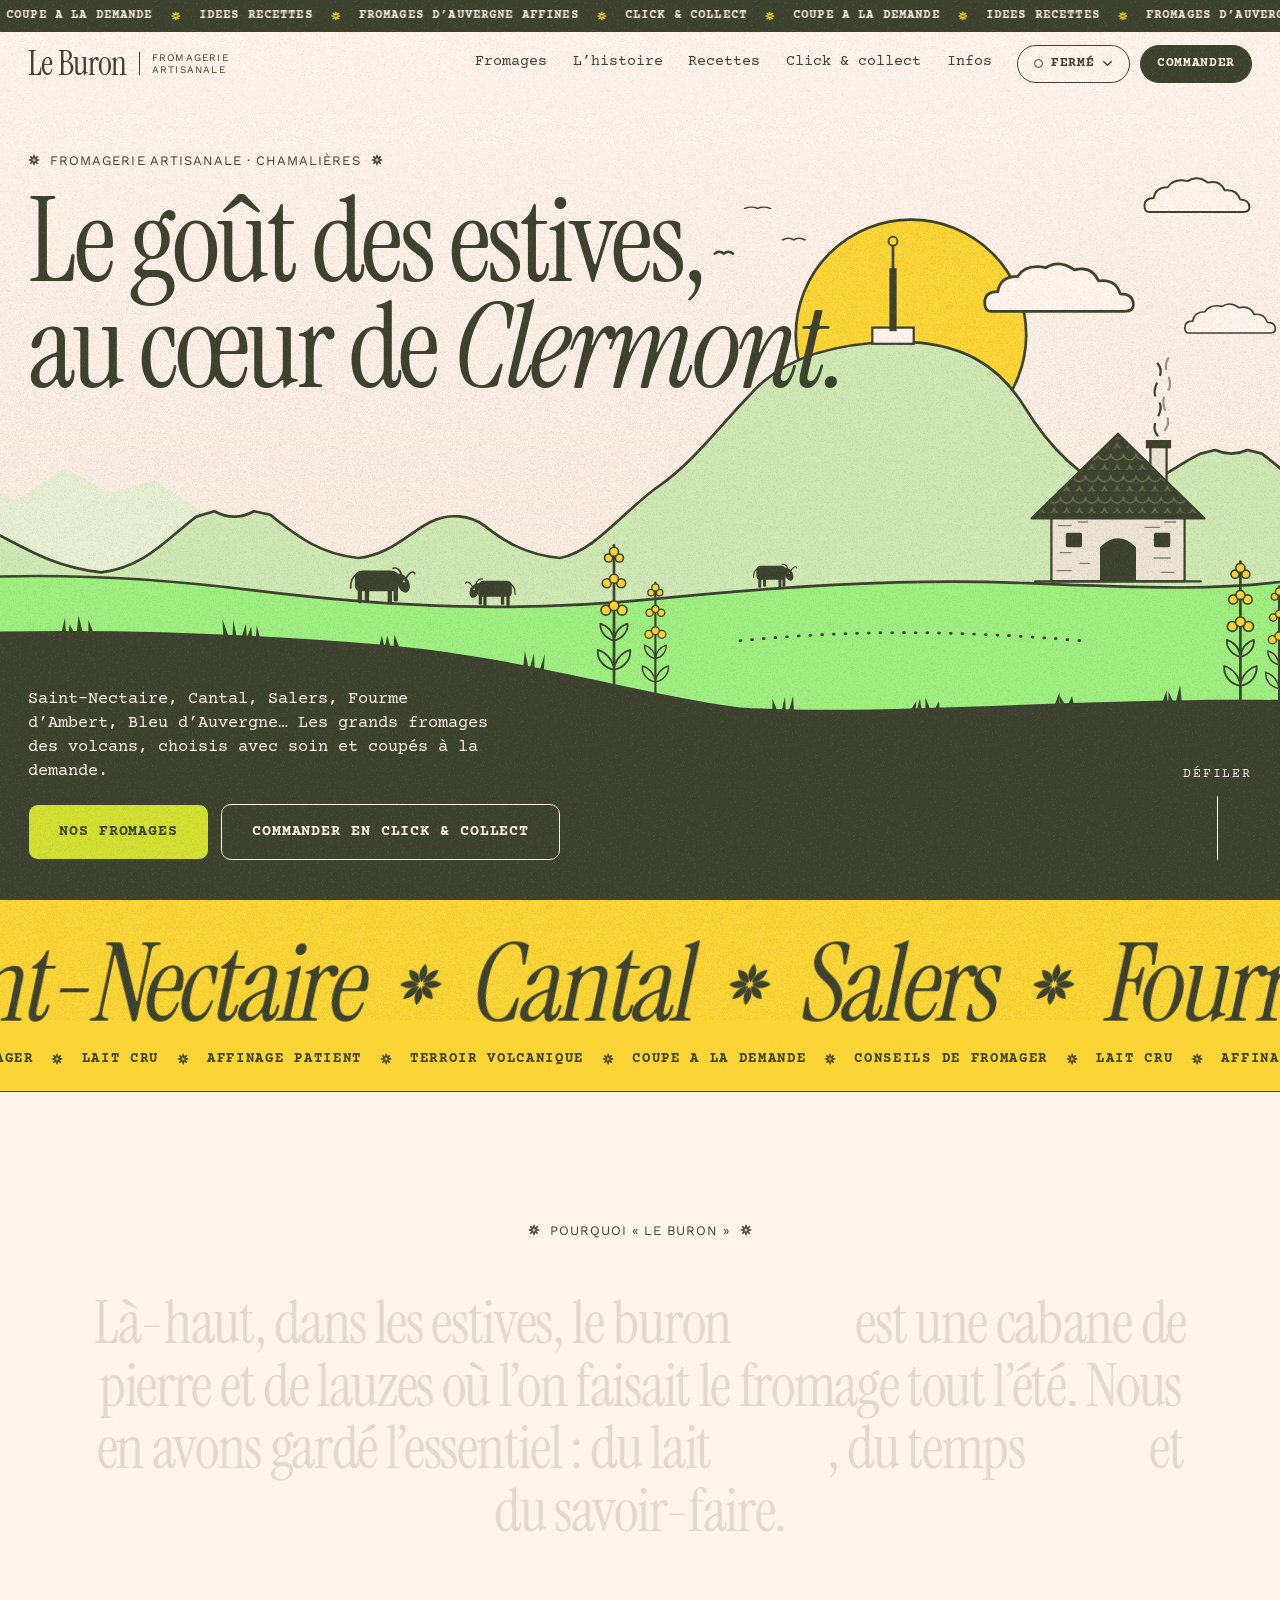
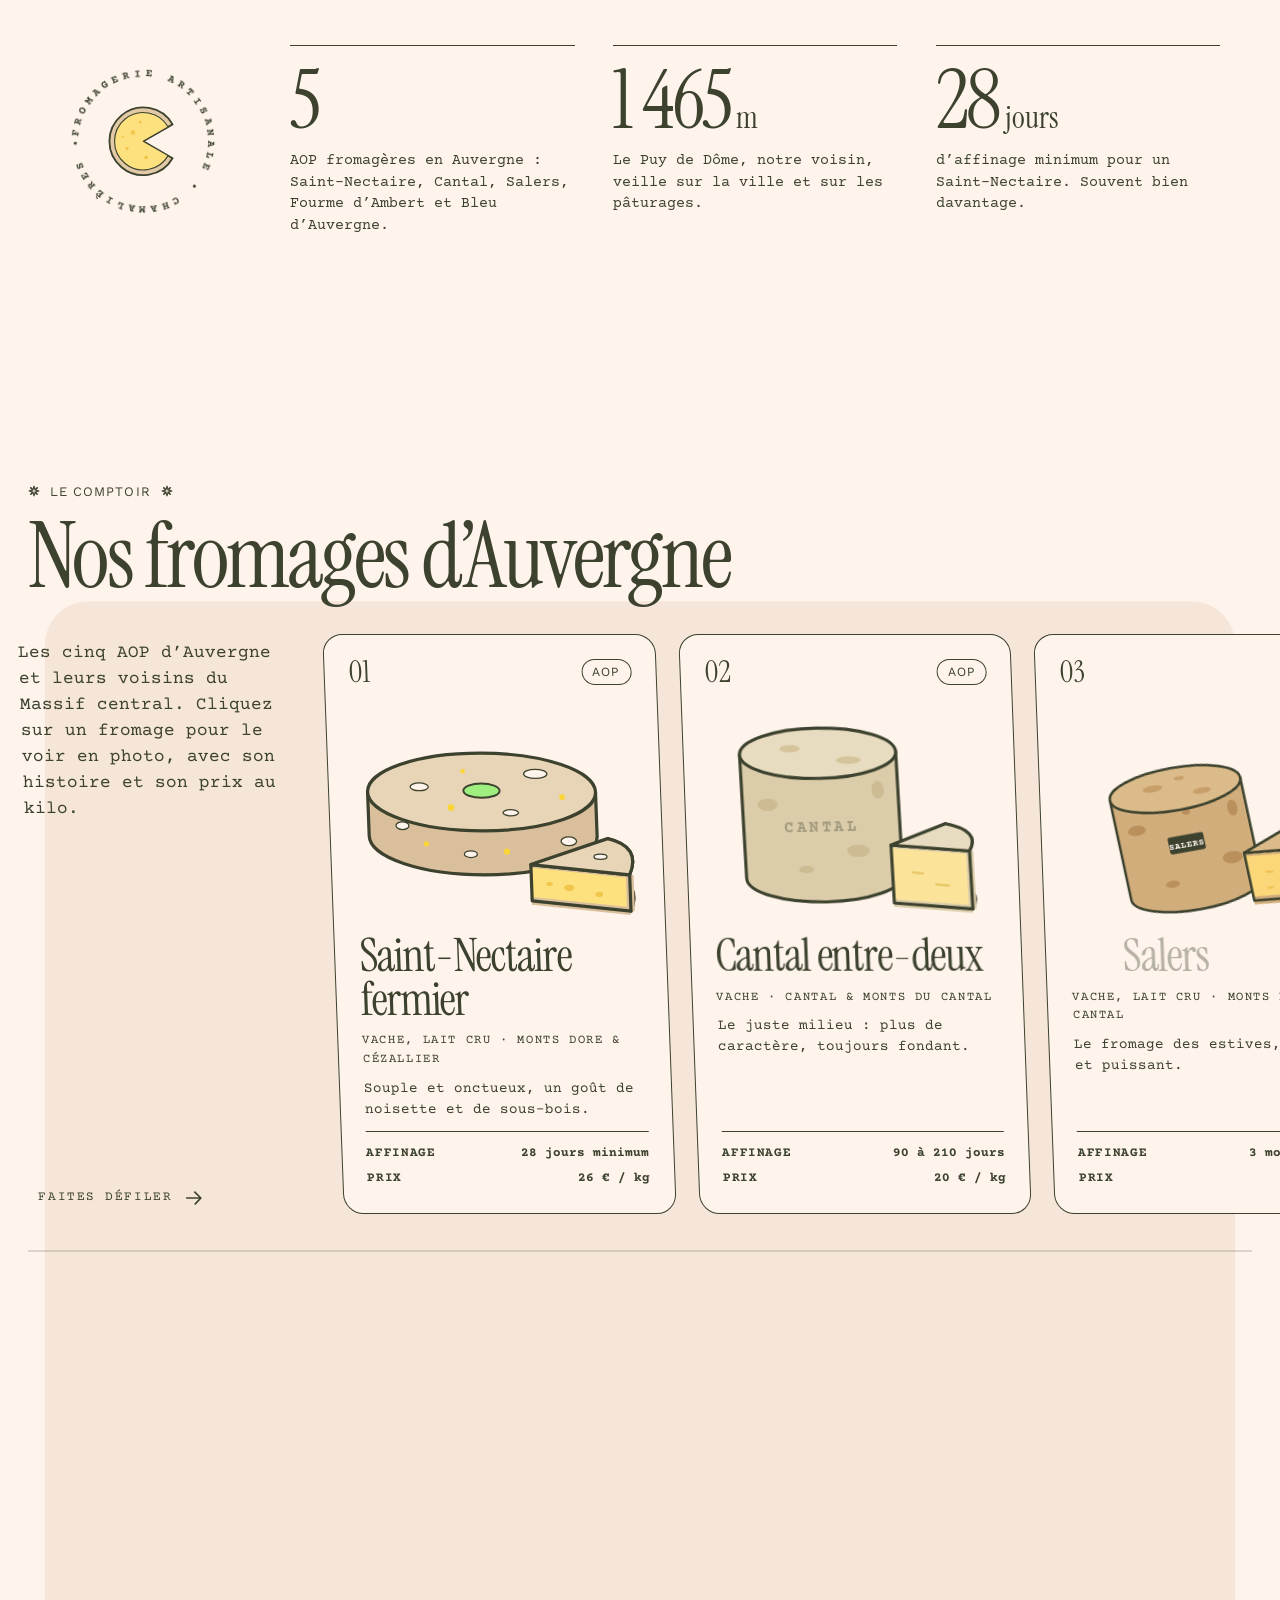
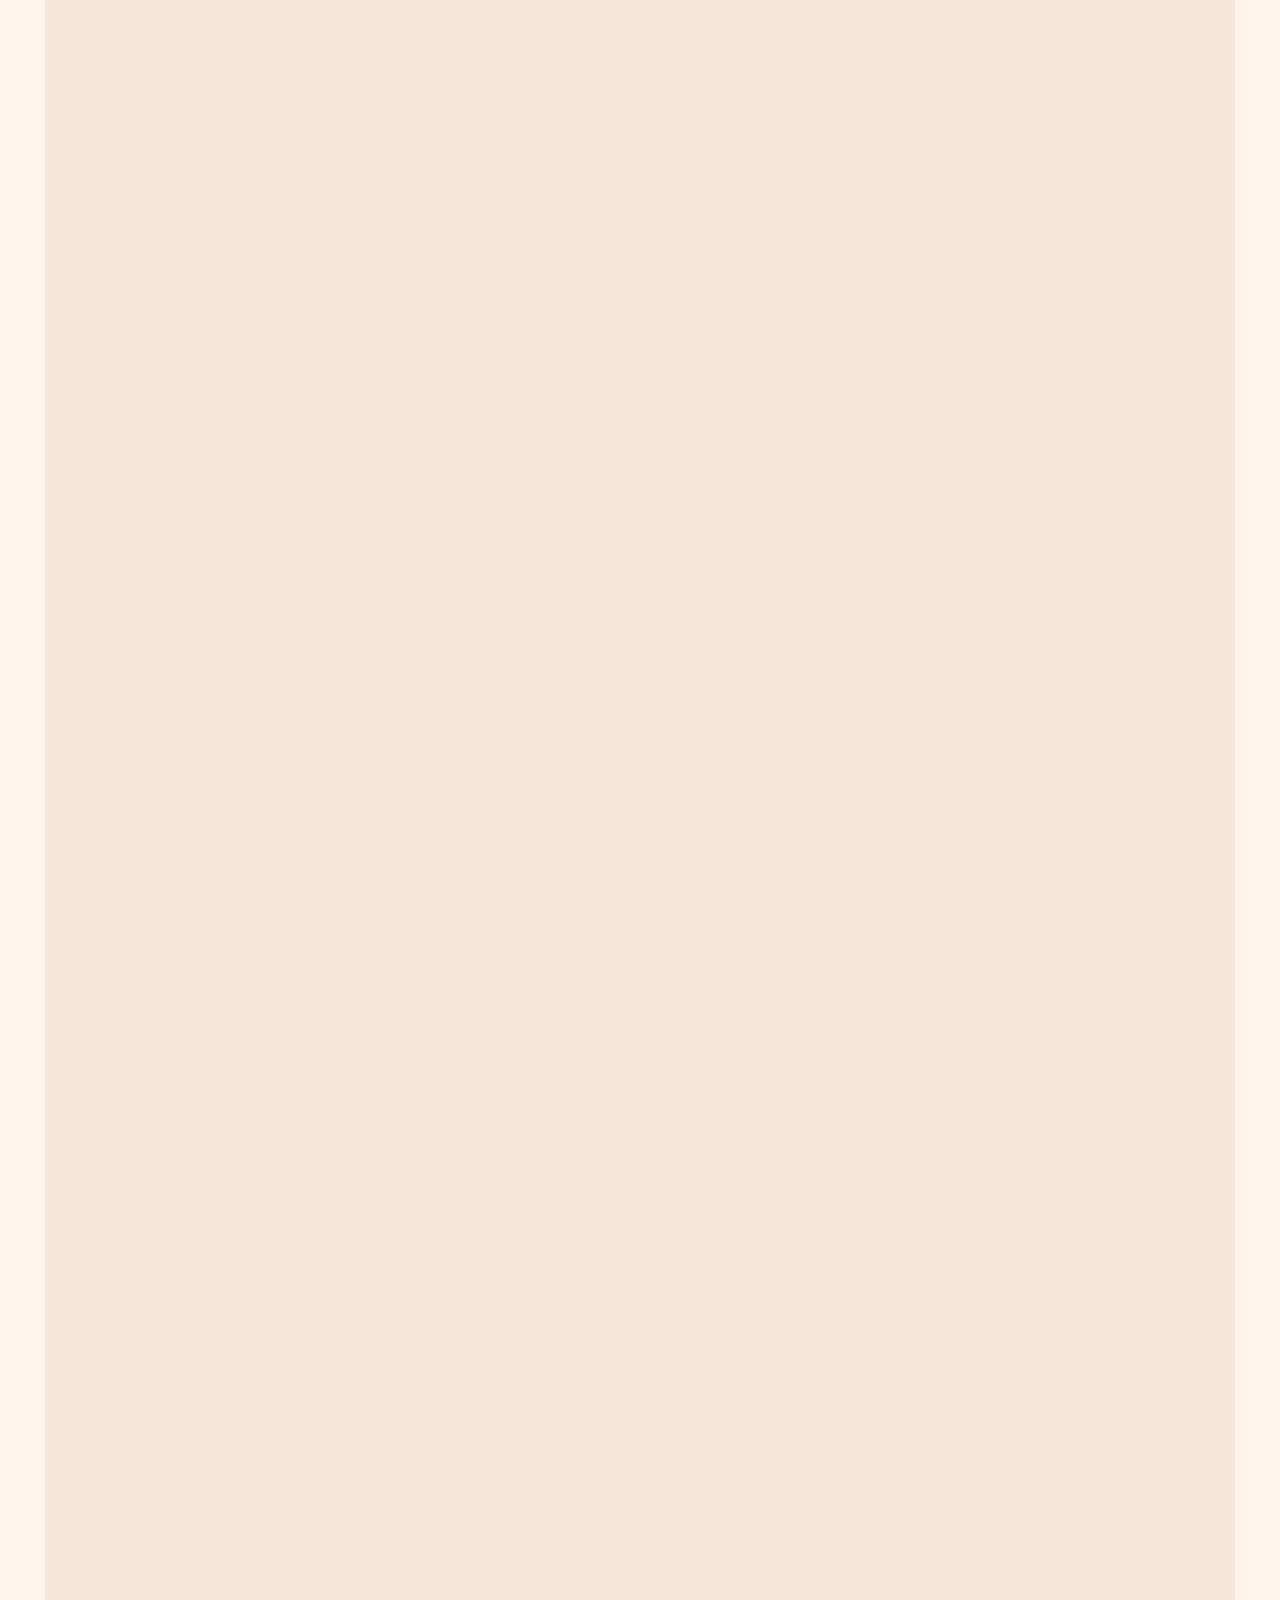
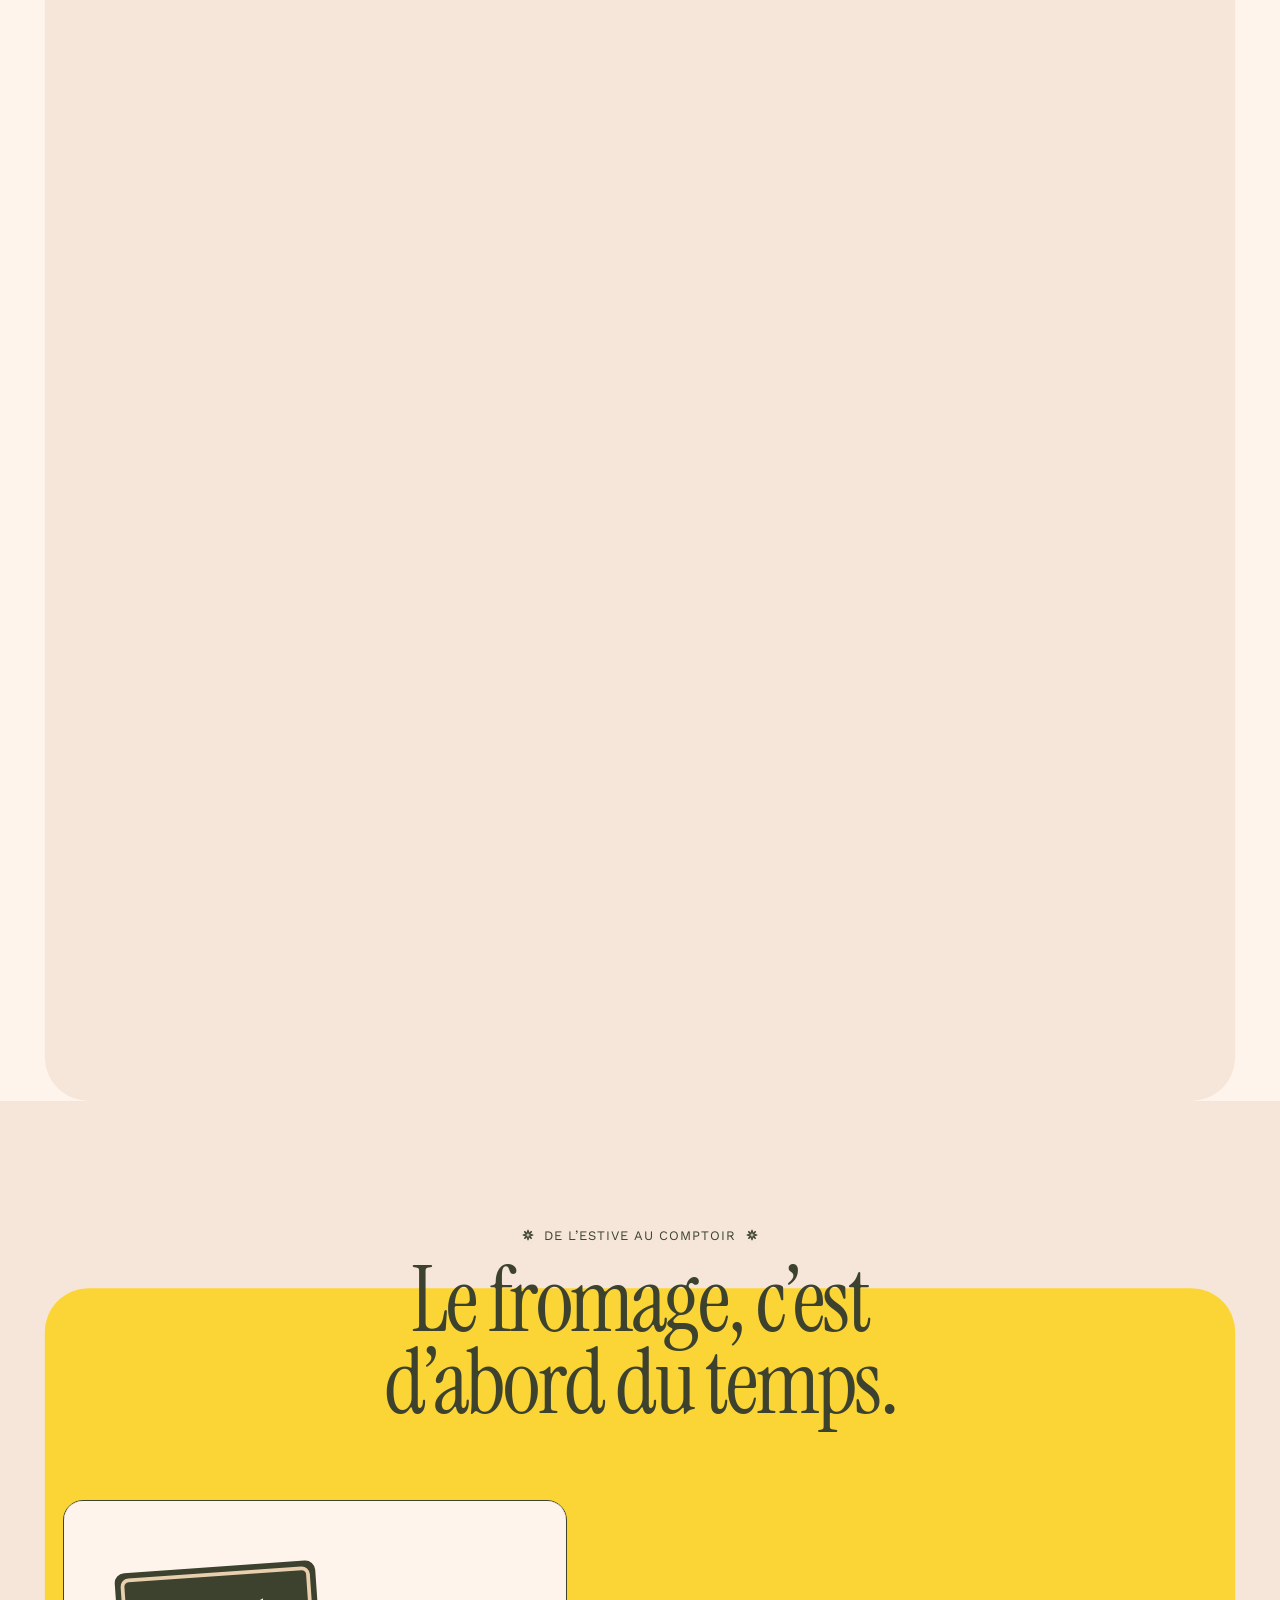
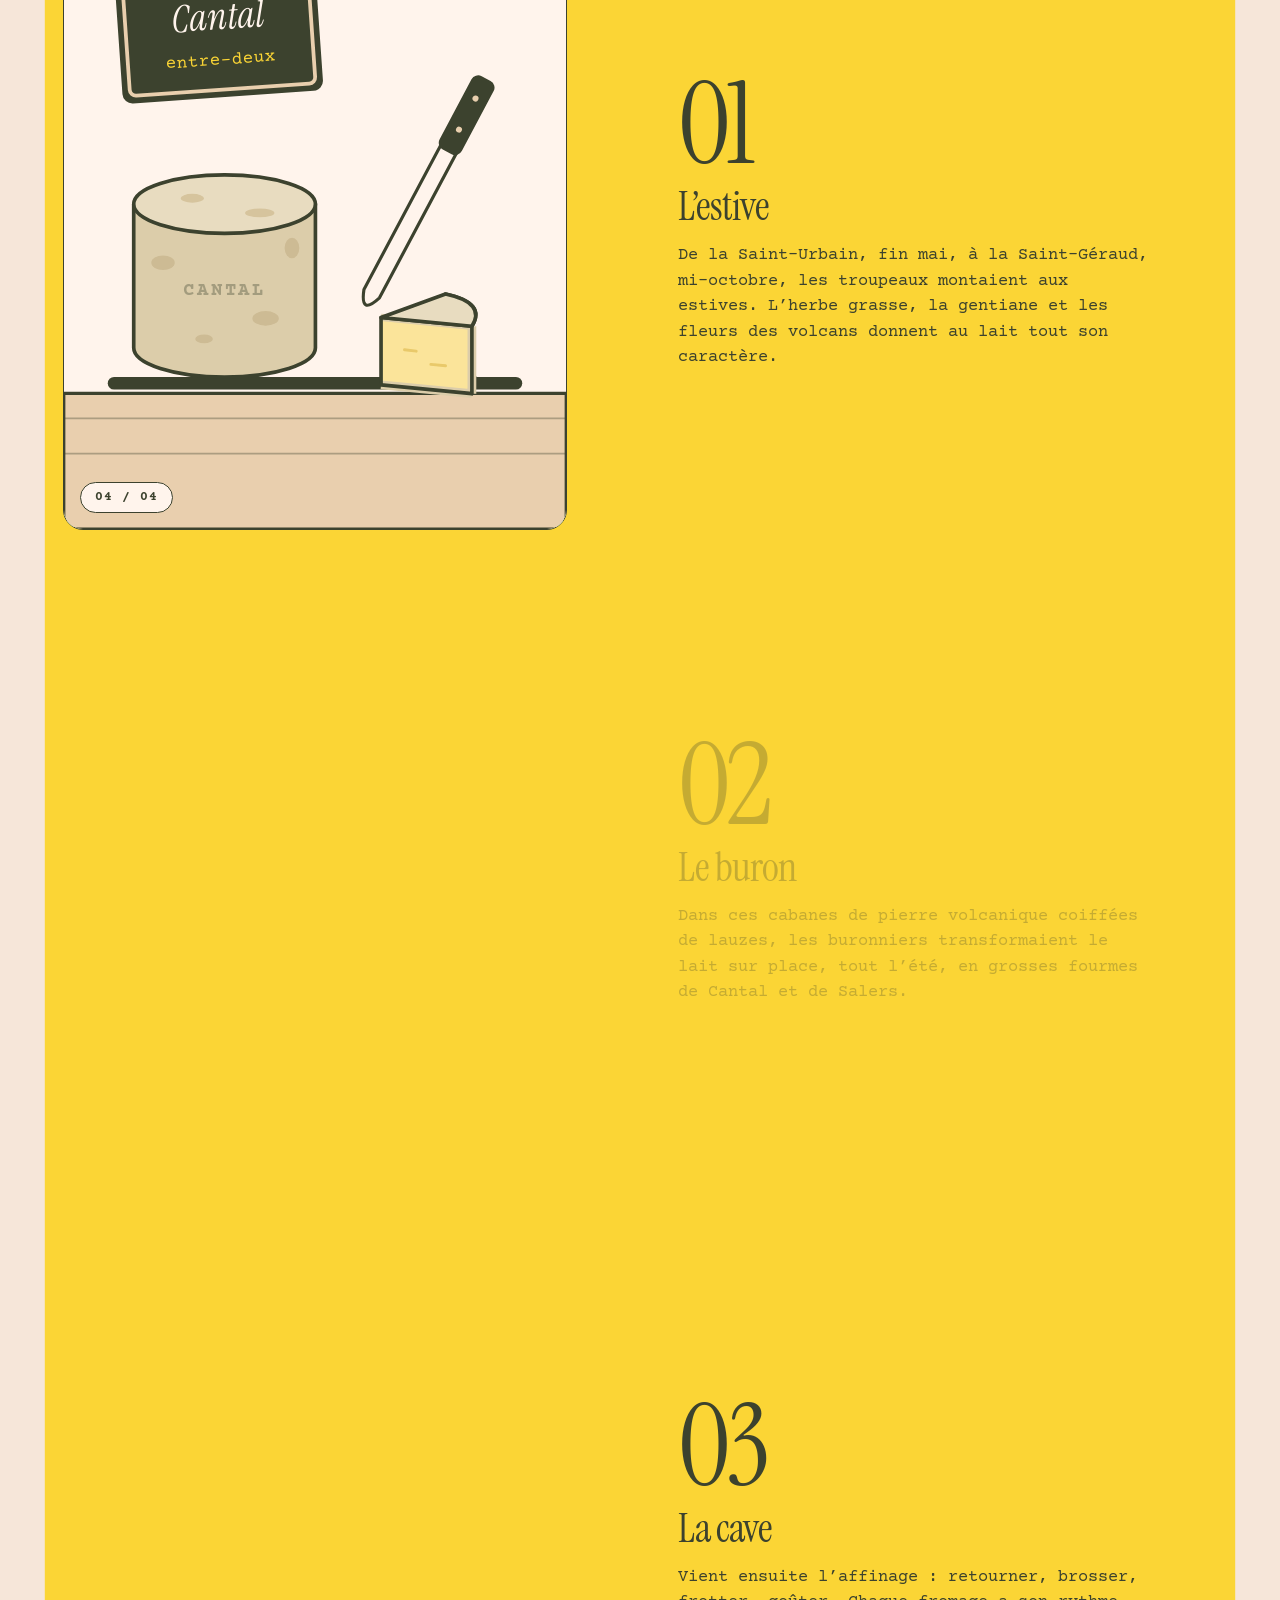
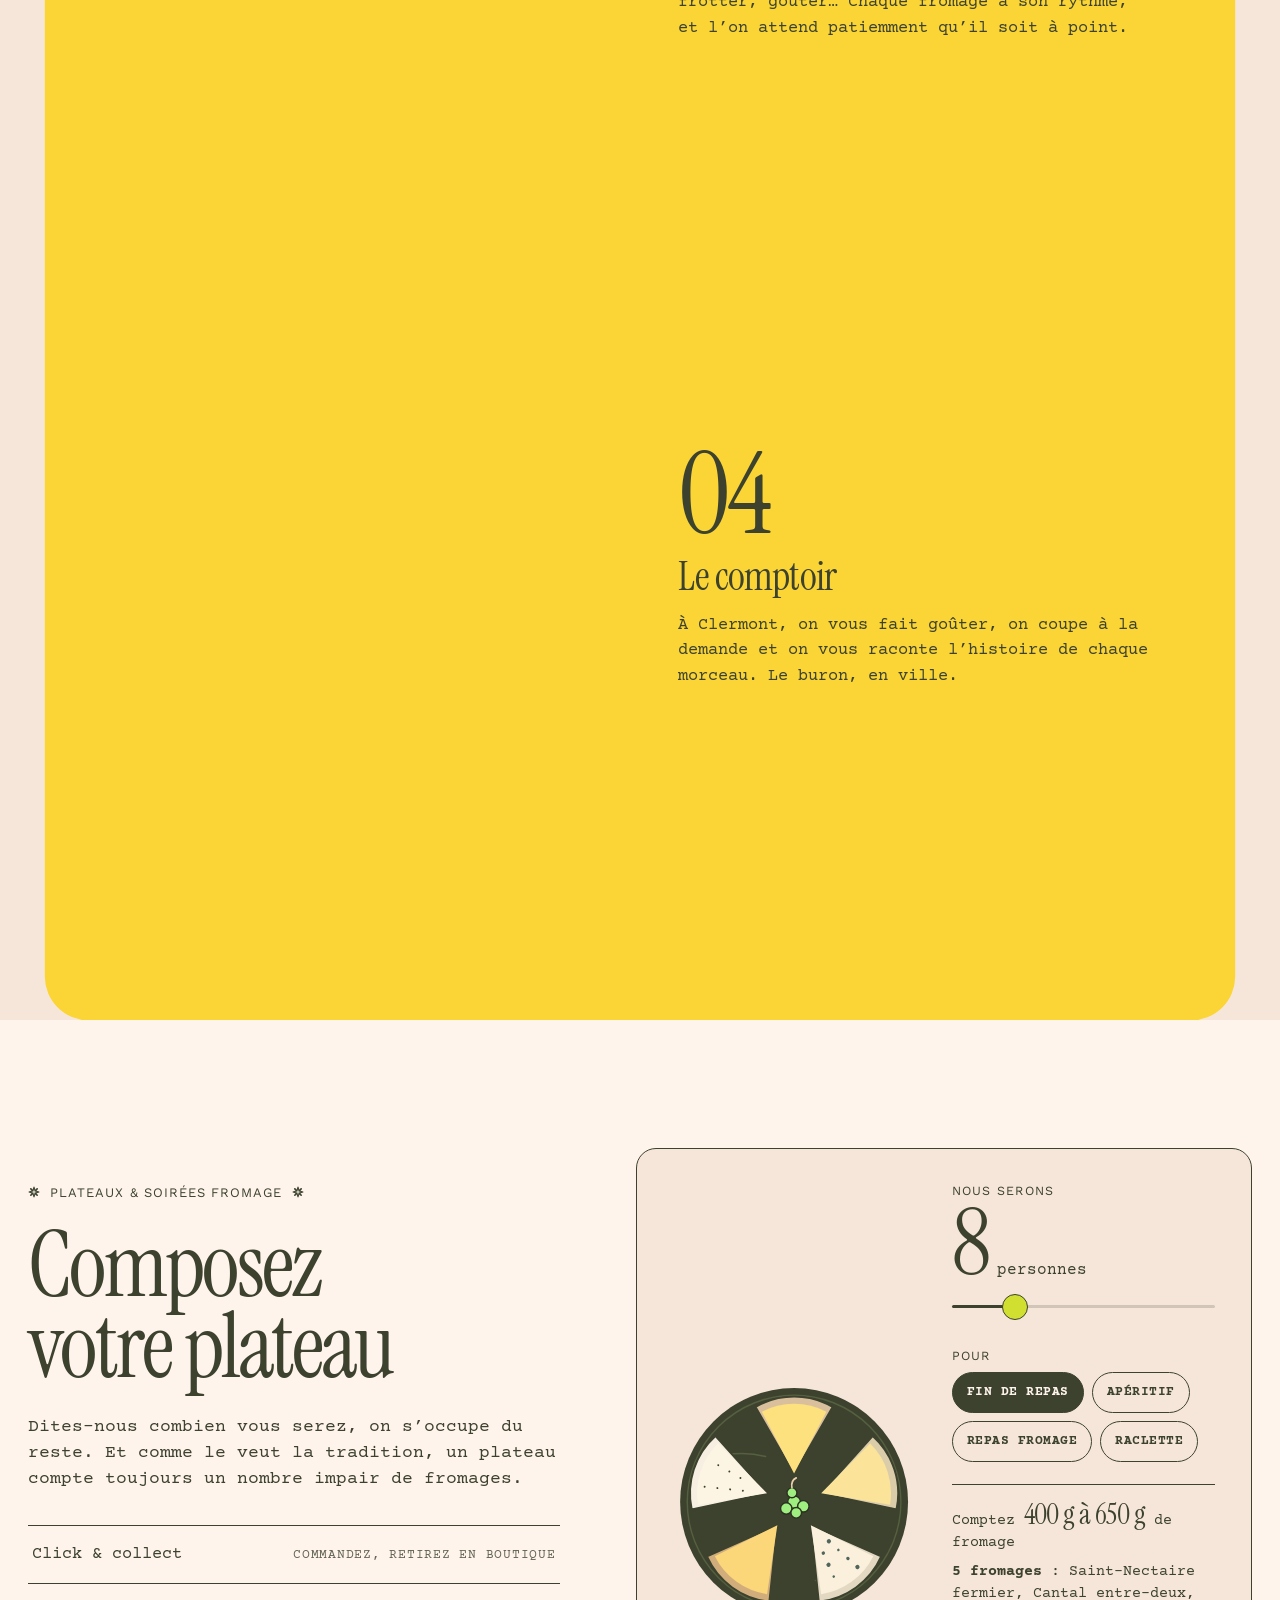
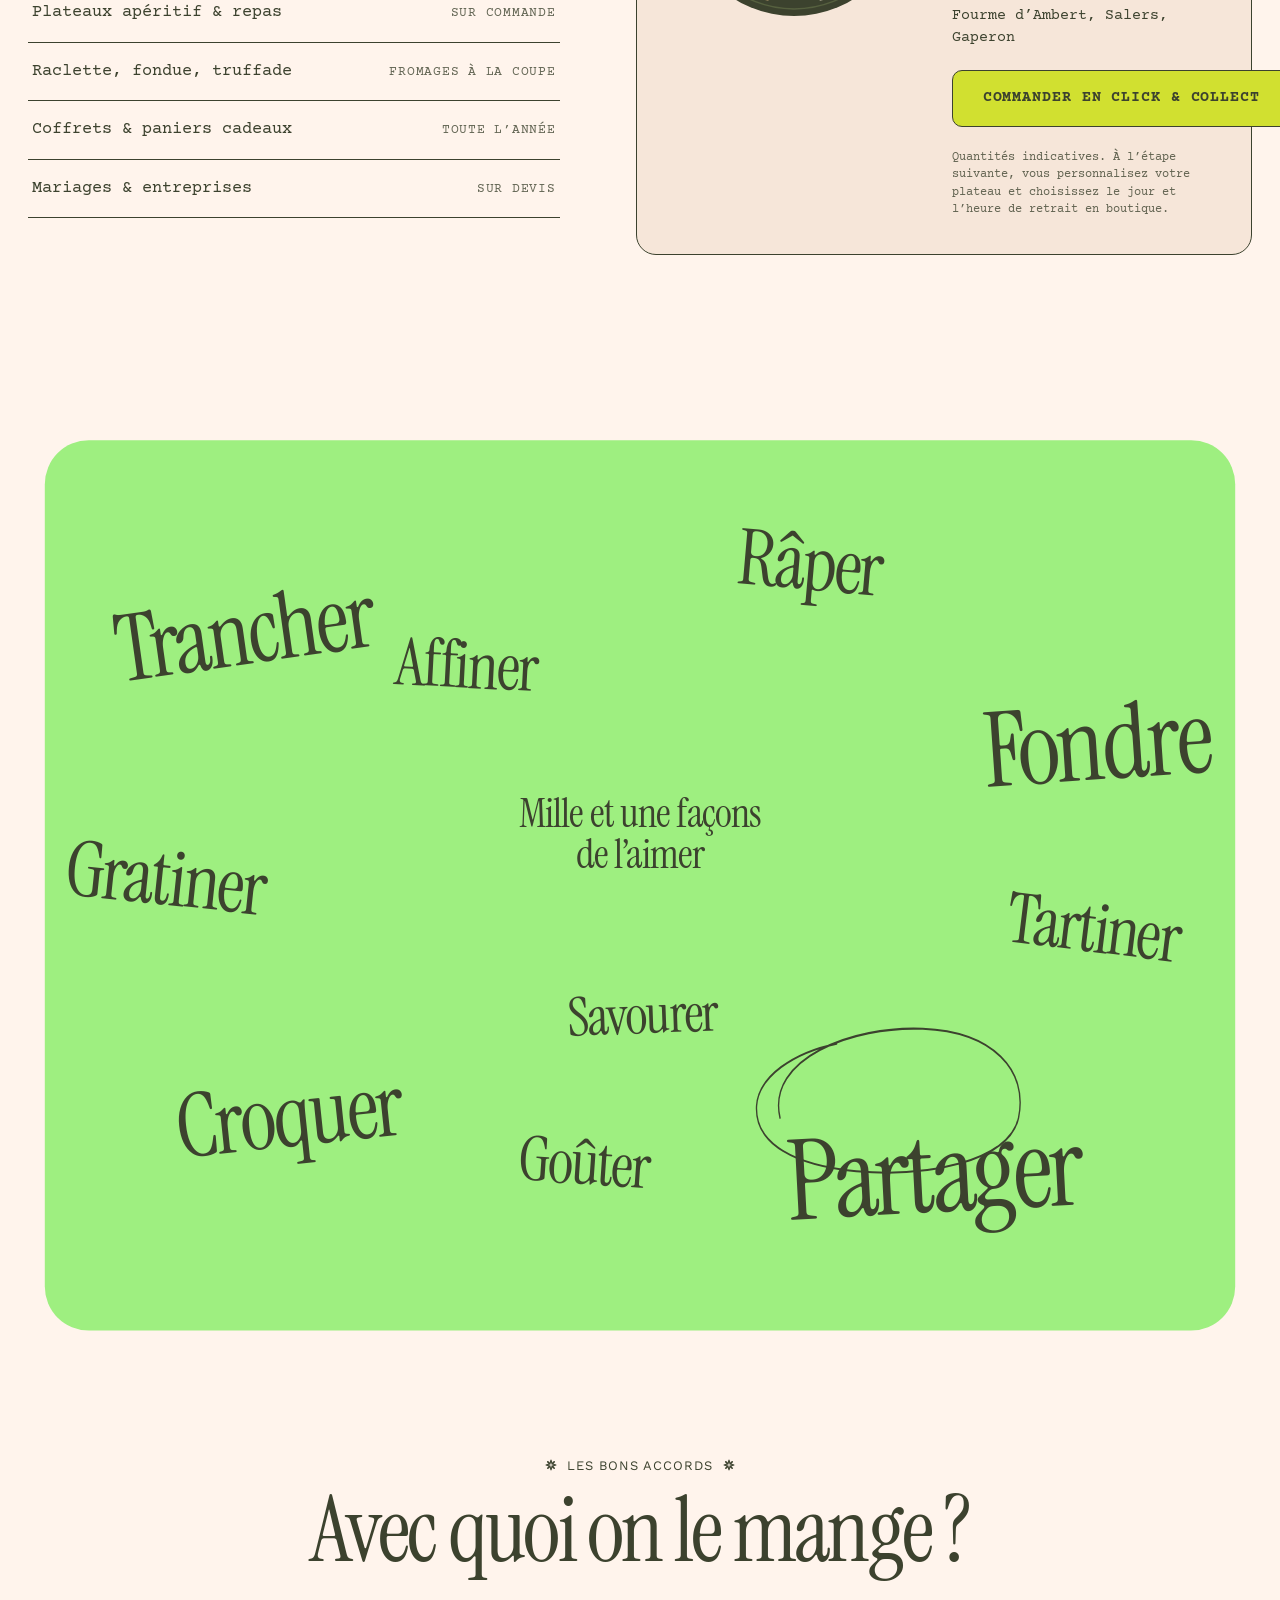
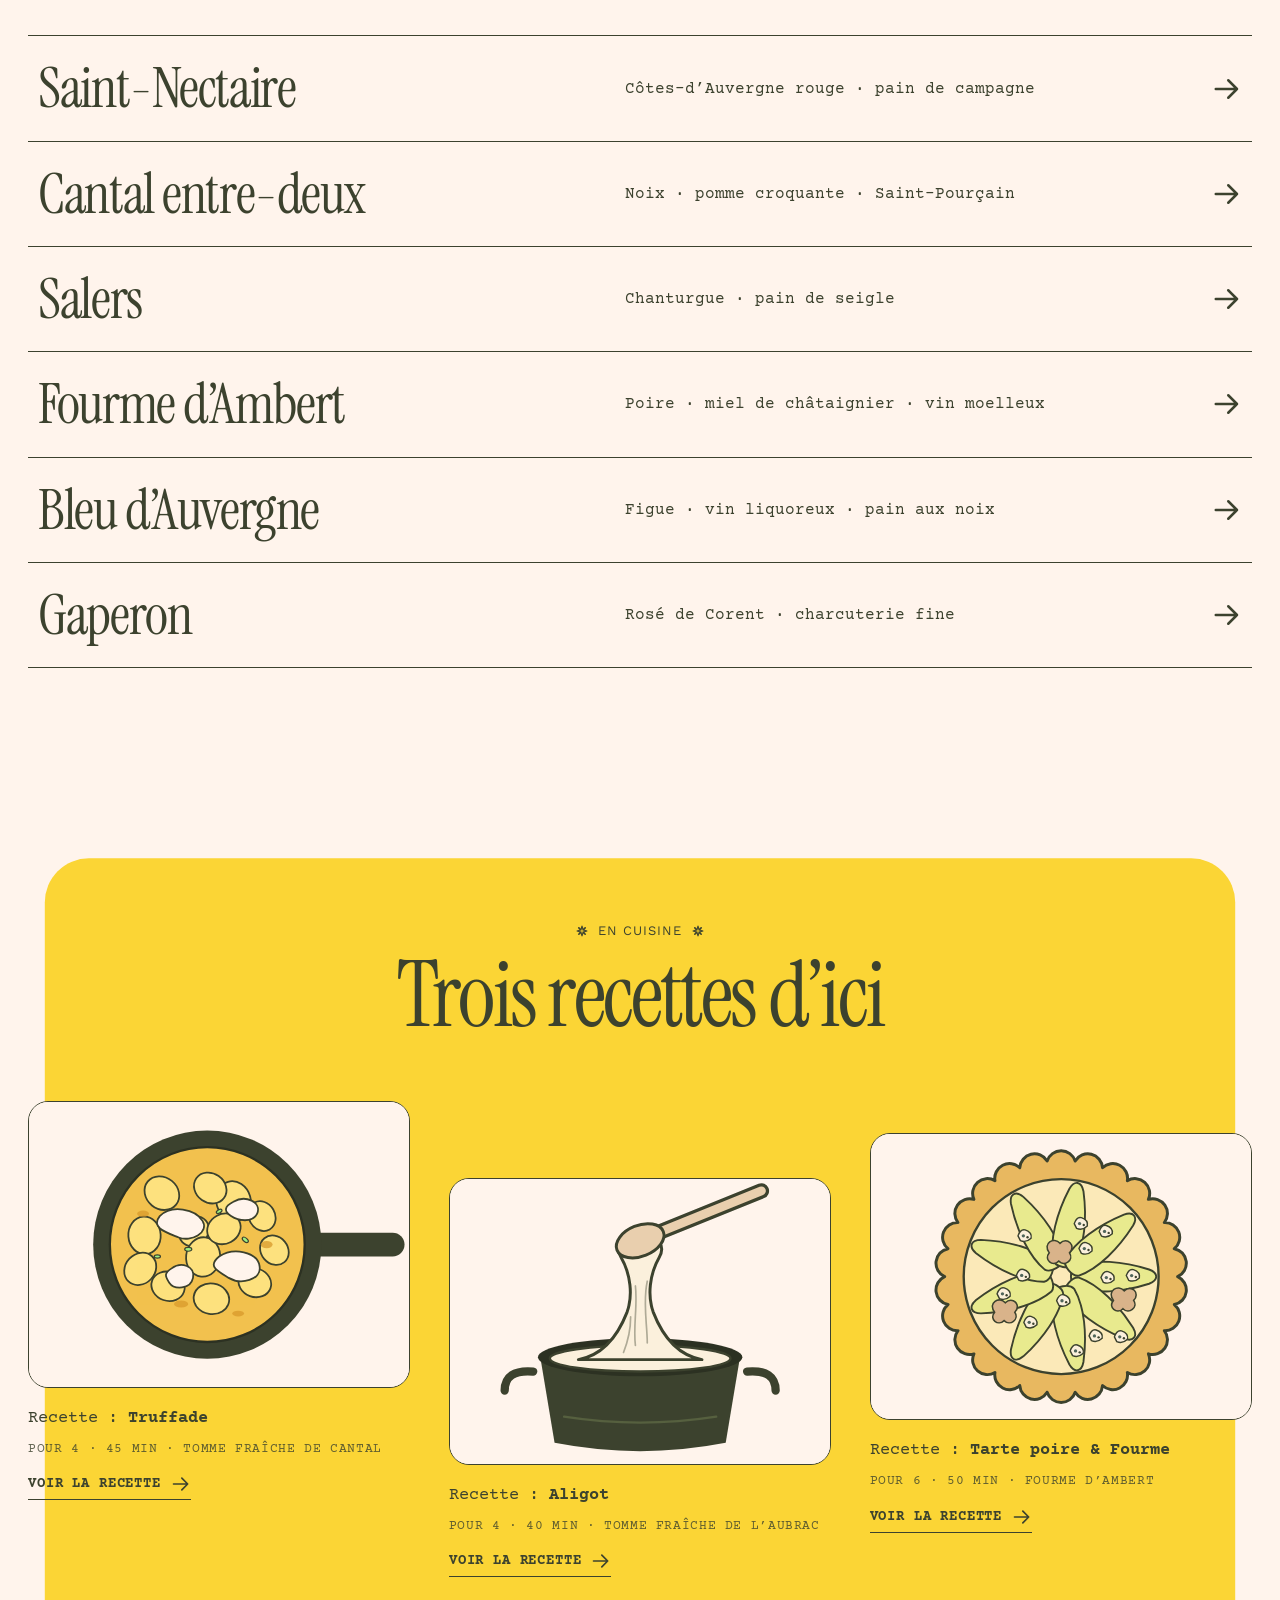
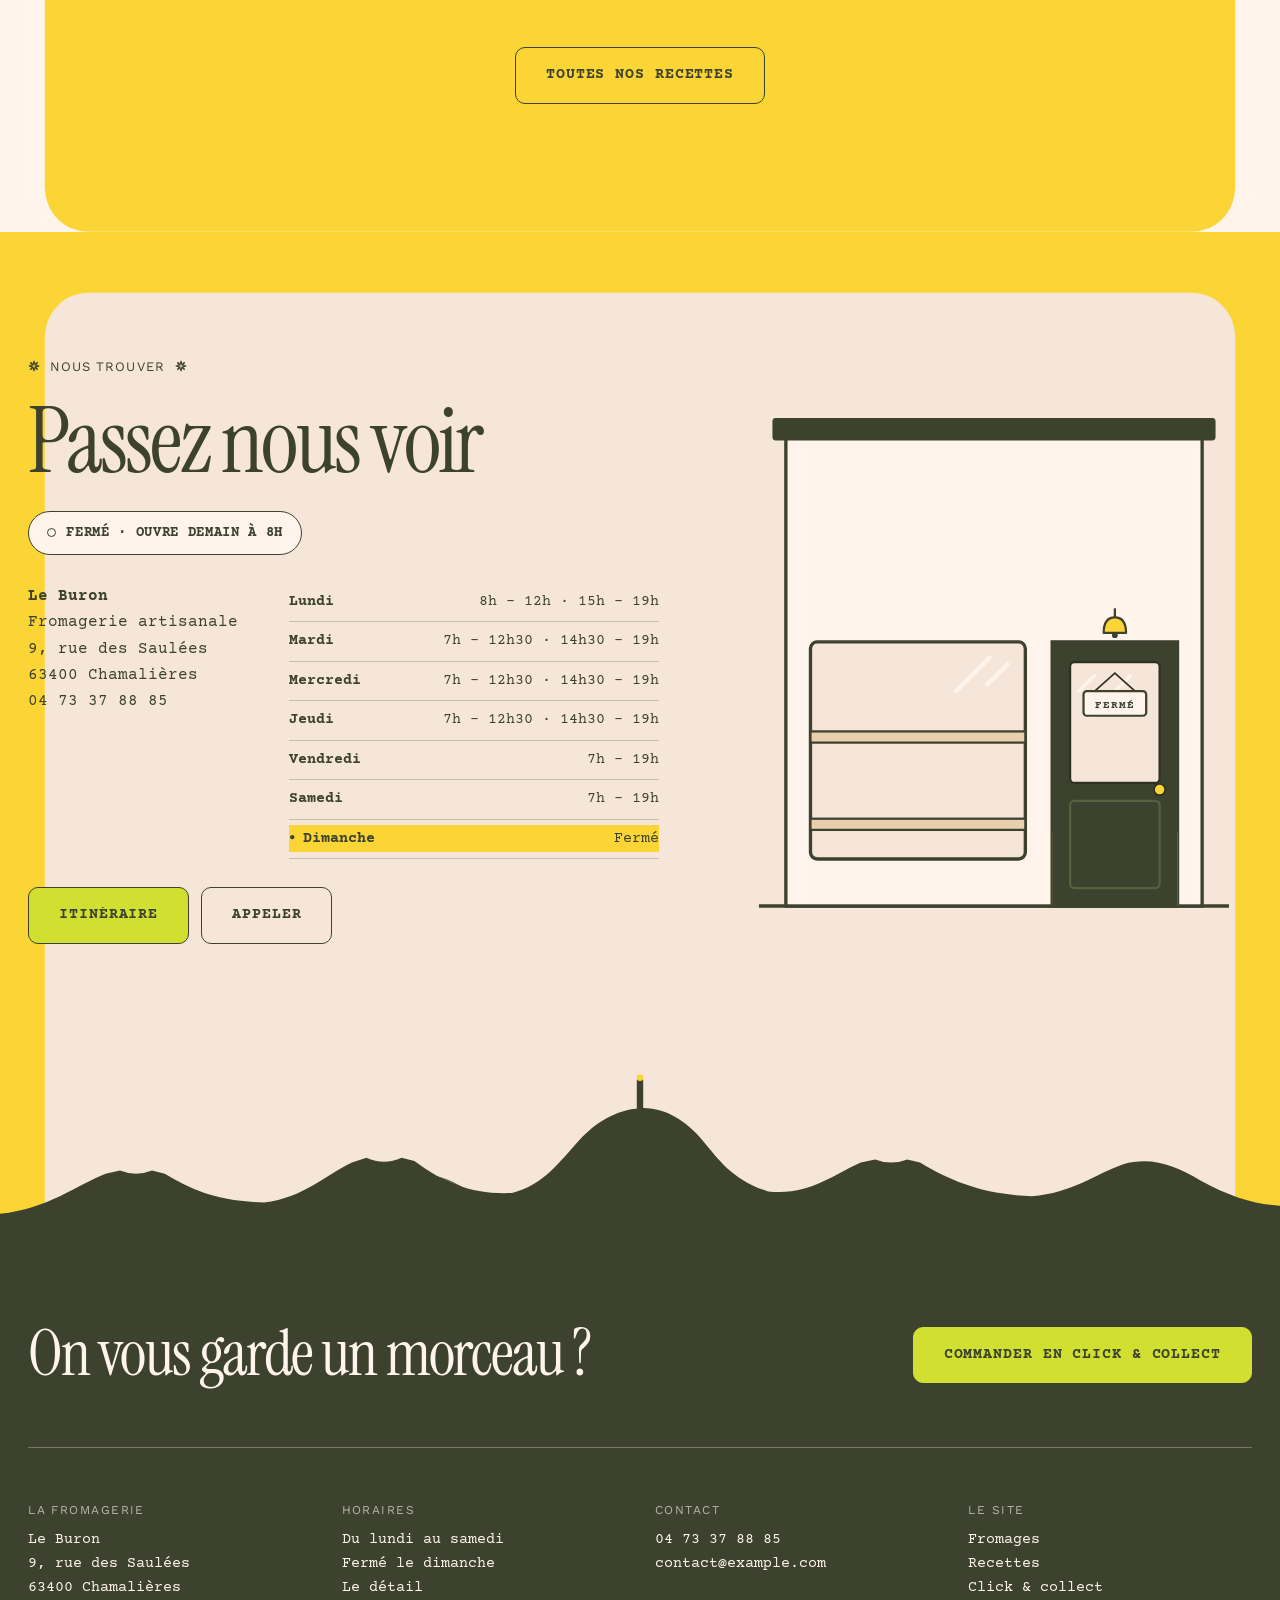
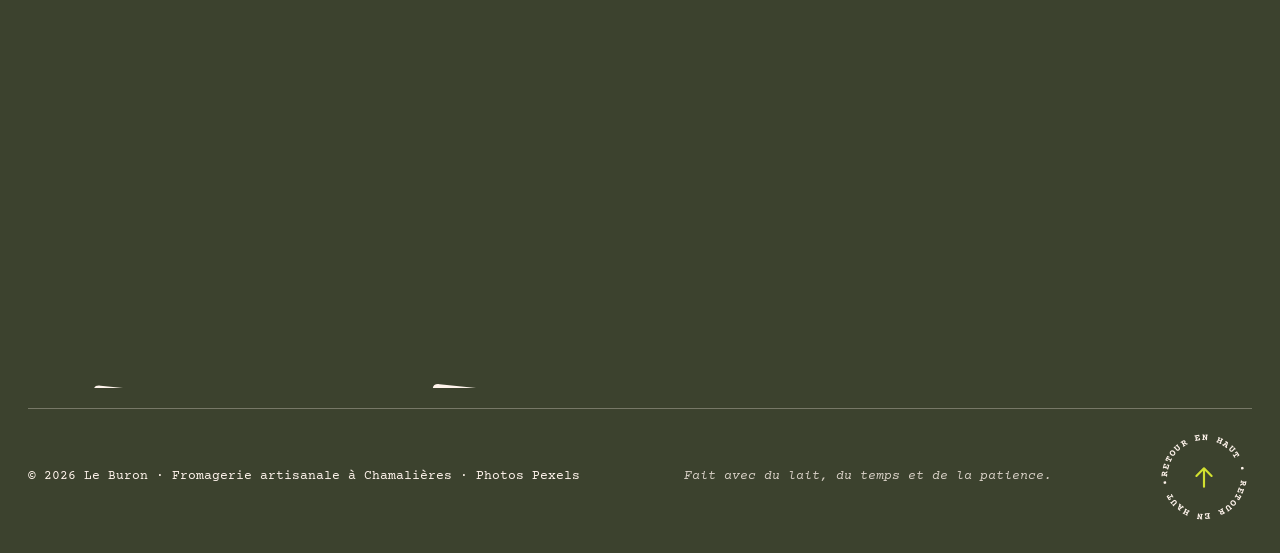
==== commit 523547b1: "Ajoute les pages fromages, recettes et commande click & collect - Transition animée (rideau) entre l" ====
--- a/index.html
+++ b/index.html
@@ -3,16 +3,16 @@
 <head>
   <meta charset="utf-8">
   <meta name="viewport" content="width=device-width, initial-scale=1">
-  <title>Le Buron — Fromagerie artisanale à Clermont-Ferrand</title>
-  <meta name="description" content="Le Buron, fromagerie artisanale à Clermont-Ferrand : Saint-Nectaire, Cantal, Salers, Fourme d’Ambert, Bleu d’Auvergne, plateaux sur commande et conseils de fromager.">
+  <title>Le Buron — Fromagerie artisanale à Chamalières, Clermont-Ferrand</title>
+  <meta name="description" content="Le Buron, fromagerie artisanale au 9 rue des Saulées à Chamalières : Saint-Nectaire, Cantal, Salers, Fourme d’Ambert, Bleu d’Auvergne, plateaux et click &amp; collect, recettes et conseils de fromager.">
   <meta name="theme-color" content="#fff4ec">
 
   <!-- Partage sur les réseaux — ✏️ À PERSONNALISER : remplacez l’URL de l’image par l’adresse complète une fois le site en ligne -->
   <meta property="og:type" content="website">
   <meta property="og:locale" content="fr_FR">
   <meta property="og:site_name" content="Le Buron">
-  <meta property="og:title" content="Le Buron — Fromagerie artisanale à Clermont-Ferrand">
-  <meta property="og:description" content="Les grands fromages d’Auvergne, choisis avec soin et coupés à la demande, au cœur de Clermont-Ferrand.">
+  <meta property="og:title" content="Le Buron — Fromagerie artisanale à Chamalières">
+  <meta property="og:description" content="Les grands fromages d’Auvergne, choisis avec soin et coupés à la demande, à Chamalières aux portes de Clermont-Ferrand.">
   <meta property="og:image" content="assets/img/og-image.jpg">
   <meta name="twitter:card" content="summary_large_image">
 
@@ -22,11 +22,13 @@
   <link rel="preload" href="assets/fonts/courier-prime-400-latin.woff2" as="font" type="font/woff2" crossorigin>
   <link rel="stylesheet" href="assets/css/style.css">
 
-  <script>document.documentElement.classList.replace('no-js', 'js');</script>
+  <script>document.documentElement.classList.replace('no-js', 'js');try{if(sessionStorage.getItem('lb-curtain'))document.documentElement.classList.add('is-arriving')}catch(e){}</script>
   <script src="assets/vendor/gsap.min.js" defer></script>
   <script src="assets/vendor/ScrollTrigger.min.js" defer></script>
   <script src="assets/vendor/SplitText.min.js" defer></script>
   <script src="assets/vendor/lenis.min.js" defer></script>
+  <script src="assets/js/data.js" defer></script>
+  <script src="assets/js/app.js" defer></script>
   <script src="assets/js/main.js" defer></script>
 
   <script type="application/ld+json">
@@ -34,17 +36,19 @@
     "@context": "https://schema.org",
     "@type": "Store",
     "name": "Le Buron",
-    "description": "Fromagerie artisanale : fromages d’Auvergne, plateaux sur commande et conseils de fromager.",
+    "description": "Fromagerie artisanale : fromages d’Auvergne, plateaux et click & collect, conseils de fromager.",
+    "telephone": "+33 4 73 37 88 85",
     "address": {
       "@type": "PostalAddress",
-      "addressLocality": "Clermont-Ferrand",
-      "postalCode": "63000",
+      "streetAddress": "9 rue des Saulées",
+      "addressLocality": "Chamalières",
+      "postalCode": "63400",
       "addressCountry": "FR"
     }
   }
   </script>
 </head>
-<body>
+<body class="page-home">
   <a class="skip-link" href="#contenu">Aller au contenu</a>
 
   <!-- ============ Bibliothèque d’illustrations (réutilisées avec <use>) ============ -->
@@ -194,6 +198,80 @@
         <g fill="#3c422e"><circle cx="168" cy="140" r="1.6"/><circle cx="190" cy="132" r="1.4"/><circle cx="206" cy="150" r="1.6"/><circle cx="176" cy="158" r="1.3"/><circle cx="160" cy="156" r="1.2"/><circle cx="196" cy="160" r="1.4"/></g>
         <g fill="#fff4ec" stroke="#3c422e" stroke-width="1"><ellipse cx="182" cy="146" rx="3" ry="2"/><ellipse cx="208" cy="138" rx="2.4" ry="1.6"/></g>
         <path d="M148,170 L148,140 C148,124 164,112 184,112 C206,112 222,130 226,170 Z" fill="none" stroke="#3c422e" stroke-width="2.5" stroke-linejoin="round"/>
+      </symbol>
+
+
+      <!-- Dessins génériques, colorés par les variables --rind, --top, --paste, --spot, --vein -->
+      <symbol id="tall-wheel" viewBox="0 0 240 180">
+        <path d="M34,44 L34,142 A62,20 0 0,0 158,142 L158,44 Z" style="fill:var(--rind,#dccdaa)" stroke="#3c422e" stroke-width="2.5" stroke-linejoin="round"/>
+        <g style="fill:var(--spot,#cdbb94)"><ellipse cx="54" cy="84" rx="8" ry="5"/><ellipse cx="124" cy="122" rx="9" ry="5"/><ellipse cx="82" cy="136" rx="6" ry="3"/><ellipse cx="142" cy="74" rx="5" ry="7"/></g>
+        <ellipse cx="96" cy="44" rx="62" ry="20" style="fill:var(--top,#e8dcc0)" stroke="#3c422e" stroke-width="2.5"/>
+      </symbol>
+      <symbol id="tall-part" viewBox="0 0 240 180">
+        <path d="M212,124 Q222,108 194,102 L194,148 Q222,154 212,170 Z" style="fill:var(--rind,#dccdaa)" stroke="#3c422e" stroke-width="2.5" stroke-linejoin="round"/>
+        <path d="M150,118 L212,124 L212,170 L150,164 Z" style="fill:var(--paste,#fbe49a)"/>
+        <path d="M150,164 L212,170 M212,124 L212,170" style="stroke:var(--rind,#dccdaa)" stroke-width="6"/>
+        <path d="M150,118 L212,124 L212,170 L150,164 Z" fill="none" stroke="#3c422e" stroke-width="2.5" stroke-linejoin="round"/>
+        <path d="M150,118 L194,102 Q222,108 212,124 Z" style="fill:var(--top,#e8dcc0)" stroke="#3c422e" stroke-width="2.5" stroke-linejoin="round"/>
+      </symbol>
+      <symbol id="disc-wheel" viewBox="0 0 240 180">
+        <path d="M22,78 L22,112 A88,30 0 0,0 198,112 L198,78 Z" style="fill:var(--rind,#d9bf9c)" stroke="#3c422e" stroke-width="2.5" stroke-linejoin="round"/>
+        <ellipse cx="110" cy="78" rx="88" ry="30" style="fill:var(--top,#e8d5b7)" stroke="#3c422e" stroke-width="2.5"/>
+        <g style="fill:var(--spot,#c9a978)"><ellipse cx="70" cy="74" rx="8" ry="3"/><ellipse cx="150" cy="66" rx="9" ry="3.5"/><ellipse cx="130" cy="94" rx="6" ry="2.4"/><ellipse cx="60" cy="112" rx="6" ry="3"/><ellipse cx="170" cy="116" rx="6" ry="3.4"/></g>
+      </symbol>
+      <symbol id="disc-part" viewBox="0 0 240 180">
+        <path d="M222,142 Q232,120 206,114 L206,142 Q232,148 222,170 Z" style="fill:var(--rind,#d9bf9c)" stroke="#3c422e" stroke-width="2.5" stroke-linejoin="round"/>
+        <path d="M146,134 L222,142 L222,170 L146,162 Z" style="fill:var(--paste,#fde17e)"/>
+        <path d="M146,162 L222,170 M222,142 L222,170" style="stroke:var(--rind,#d9bf9c)" stroke-width="6"/>
+        <path d="M146,134 L222,142 L222,170 L146,162 Z" fill="none" stroke="#3c422e" stroke-width="2.5" stroke-linejoin="round"/>
+        <path d="M146,134 L206,114 Q232,120 222,142 Z" style="fill:var(--top,#e8d5b7)" stroke="#3c422e" stroke-width="2.5" stroke-linejoin="round"/>
+      </symbol>
+      <symbol id="blue-wheel" viewBox="0 0 240 180">
+        <path d="M30,72 L30,118 A74,24 0 0,0 178,118 L178,72 Z" style="fill:var(--rind,#efe6d2)" stroke="#3c422e" stroke-width="2.5" stroke-linejoin="round"/>
+        <ellipse cx="104" cy="72" rx="74" ry="24" style="fill:var(--top,#f6efdf)" stroke="#3c422e" stroke-width="2.5"/>
+        <g style="fill:var(--vein,#50665c)" opacity=".7"><circle cx="70" cy="68" r="3"/><circle cx="118" cy="62" r="2.4"/><circle cx="136" cy="80" r="3.2"/><circle cx="88" cy="84" r="2"/><circle cx="56" cy="100" r="2.4"/><circle cx="150" cy="108" r="2.6"/></g>
+      </symbol>
+      <symbol id="blue-part" viewBox="0 0 240 180">
+        <path d="M220,136 Q230,118 204,110 L204,144 Q230,152 220,170 Z" style="fill:var(--rind,#efe6d2)" stroke="#3c422e" stroke-width="2.5" stroke-linejoin="round"/>
+        <path d="M144,128 L220,136 L220,170 L144,162 Z" style="fill:var(--paste,#fbf0dc)"/>
+        <g style="fill:var(--vein,#50665c)"><path d="M156,140 q5,-3 8,1 q-4,4 -8,-1 Z"/><path d="M178,146 q6,-2 8,3 q-5,3 -8,-3 Z"/><path d="M200,142 q4,-3 7,1 q-3,3 -7,-1 Z"/><path d="M166,154 q4,-2 6,2 q-3,2 -6,-2 Z"/><path d="M196,158 q5,-2 7,2 q-4,2 -7,-2 Z"/><circle cx="186" cy="136" r="2"/><circle cx="152" cy="152" r="1.6"/></g>
+        <path d="M144,128 L220,136 L220,170 L144,162 Z" fill="none" stroke="#3c422e" stroke-width="2.5" stroke-linejoin="round"/>
+        <path d="M144,128 L204,110 Q230,118 220,136 Z" style="fill:var(--top,#f6efdf)" stroke="#3c422e" stroke-width="2.5" stroke-linejoin="round"/>
+      </symbol>
+      <symbol id="soft-wheel" viewBox="0 0 240 180">
+        <path d="M14,92 L14,108 A96,30 0 0,0 206,108 L206,92 Z" style="fill:var(--rind,#f5efe2)" stroke="#3c422e" stroke-width="2.5" stroke-linejoin="round"/>
+        <ellipse cx="110" cy="92" rx="96" ry="30" style="fill:var(--top,#faf6ec)" stroke="#3c422e" stroke-width="2.5"/>
+        <g style="fill:var(--spot,#d9b98c)" opacity=".6"><ellipse cx="70" cy="88" rx="10" ry="3"/><ellipse cx="146" cy="80" rx="12" ry="3.5"/><ellipse cx="120" cy="104" rx="8" ry="2.4"/></g>
+      </symbol>
+      <symbol id="soft-part" viewBox="0 0 240 180">
+        <path d="M140,140 L218,134 Q234,140 224,152 L146,158 Z" style="fill:var(--paste,#fbe6a8)" stroke="#3c422e" stroke-width="2.5" stroke-linejoin="round"/>
+        <path d="M150,158 Q154,170 166,166 Q176,162 184,170 Q196,174 202,162" style="fill:var(--paste,#fbe6a8)" stroke="#3c422e" stroke-width="2" stroke-linejoin="round"/>
+        <path d="M140,140 L200,124 Q236,126 218,134 Z" style="fill:var(--top,#faf6ec)" stroke="#3c422e" stroke-width="2.5" stroke-linejoin="round"/>
+      </symbol>
+      <symbol id="goat-wheel" viewBox="0 0 240 180">
+        <g stroke="#3c422e" stroke-width="2.5" stroke-linejoin="round">
+          <path d="M28,96 L28,132 A28,9 0 0,0 84,132 L84,96 Z" style="fill:var(--rind,#f6f0e4)"/><ellipse cx="56" cy="96" rx="28" ry="9" style="fill:var(--top,#fbf8f0)"/>
+          <path d="M92,82 L92,128 A30,10 0 0,0 152,128 L152,82 Z" style="fill:var(--rind,#f6f0e4)"/><ellipse cx="122" cy="82" rx="30" ry="10" style="fill:var(--top,#fbf8f0)"/>
+        </g>
+        <g style="fill:var(--spot,#d9cdb4)"><circle cx="44" cy="112" r="2"/><circle cx="70" cy="122" r="1.8"/><circle cx="108" cy="104" r="2.2"/><circle cx="136" cy="118" r="2"/><circle cx="122" cy="82" r="2.4"/></g>
+      </symbol>
+      <symbol id="goat-part" viewBox="0 0 240 180">
+        <g stroke="#3c422e" stroke-width="2.5" stroke-linejoin="round">
+          <path d="M160,112 L160,150 A28,9 0 0,0 216,150 L216,112 Z" style="fill:var(--rind,#f6f0e4)"/>
+          <ellipse cx="188" cy="112" rx="28" ry="9" style="fill:var(--paste,#fffcf4)"/>
+          <ellipse cx="188" cy="112" rx="23" ry="6.5" fill="none" style="stroke:var(--spot,#d9cdb4)" stroke-width="1.5"/>
+        </g>
+      </symbol>
+      <symbol id="fresh-wheel" viewBox="0 0 240 180">
+        <path d="M30,70 L150,70 L174,56 L54,56 Z" style="fill:var(--top,#fdf8ec)" stroke="#3c422e" stroke-width="2.5" stroke-linejoin="round"/>
+        <path d="M30,70 L150,70 L150,140 L30,140 Z" style="fill:var(--rind,#fbf3df)" stroke="#3c422e" stroke-width="2.5" stroke-linejoin="round"/>
+        <path d="M150,70 L174,56 L174,126 L150,140 Z" style="fill:var(--spot,#e9dcc0)" stroke="#3c422e" stroke-width="2.5" stroke-linejoin="round"/>
+        <path d="M40,88 q30,-6 60,0 M48,112 q30,6 70,0" fill="none" stroke="#3c422e" stroke-width="1.4" opacity=".35" stroke-linecap="round"/>
+      </symbol>
+      <symbol id="fresh-part" viewBox="0 0 240 180">
+        <path d="M168,132 C178,118 196,118 204,128 C214,140 206,156 192,158 C176,160 160,148 168,132 Z" style="fill:var(--paste,#fdf8ec)" stroke="#3c422e" stroke-width="2.5"/>
+        <path d="M200,130 C214,112 222,96 214,80" fill="none" stroke="#3c422e" stroke-width="2.5" stroke-linecap="round"/>
+        <path d="M200,130 C214,112 222,96 214,80" fill="none" style="stroke:var(--paste,#fdf8ec)" stroke-width="1" stroke-linecap="round"/>
       </symbol>
 
       <!-- Vache de Salers, nuage, buron, gentiane, miette -->
@@ -267,30 +345,31 @@
     <div class="ticker">
       <div class="marquee marquee--ticker" data-marquee data-speed="40">
         <div class="marquee__group">
-          <span>Fromages d’Auvergne affinés avec patience</span><svg class="ast" aria-hidden="true"><use href="#ast"/></svg>
-          <span>Plateaux sur commande</span><svg class="ast" aria-hidden="true"><use href="#ast"/></svg>
+          <span>Fromages d’Auvergne affinés</span><svg class="ast" aria-hidden="true"><use href="#ast"/></svg>
+          <span>Click &amp; collect</span><svg class="ast" aria-hidden="true"><use href="#ast"/></svg>
           <span>Coupe à la demande</span><svg class="ast" aria-hidden="true"><use href="#ast"/></svg>
-          <span>Raclettes, fondues &amp; truffades</span><svg class="ast" aria-hidden="true"><use href="#ast"/></svg>
+          <span>Idées recettes</span><svg class="ast" aria-hidden="true"><use href="#ast"/></svg>
         </div>
       </div>
     </div>
     <div class="nav">
-      <a class="nav__logo" href="#top" aria-label="Le Buron, retour en haut de page">
+      <a class="nav__logo" href="index.html" aria-label="Le Buron, accueil">
         <span class="nav__logo-word">Le Buron</span>
         <span class="nav__logo-tag">fromagerie<br>artisanale</span>
       </a>
       <nav class="nav__links" aria-label="Navigation principale">
-        <a class="link" href="#fromages">Fromages</a>
-        <a class="link" href="#histoire">L’histoire</a>
-        <a class="link" href="#plateaux">Plateaux</a>
-        <a class="link" href="#recettes">Recettes</a>
-        <a class="link" href="#infos">Infos</a>
+        <a class="link" href="fromages.html">Fromages</a>
+        <a class="link" href="index.html#histoire">L’histoire</a>
+        <a class="link" href="recettes.html">Recettes</a>
+        <a class="link" href="commande.html">Click &amp; collect</a>
+        <a class="link" href="index.html#infos">Infos</a>
       </nav>
       <div class="nav__actions">
-        <a class="pill pill--status" href="#infos" data-status-pill>
+        <button class="pill pill--status" type="button" data-status-pill data-hours-toggle aria-expanded="false" aria-controls="hours-panel">
           <span class="status-dot" aria-hidden="true"></span><span data-status-short>Horaires</span>
-        </a>
-        <a class="pill pill--dark" href="#plateaux" data-magnetic>Commander</a>
+          <svg class="pill__chev" viewBox="0 0 12 12" aria-hidden="true"><path d="M2,4 L6,8 L10,4" fill="none" stroke="currentColor" stroke-width="1.6" stroke-linecap="round" stroke-linejoin="round"/></svg>
+        </button>
+        <a class="pill pill--dark" href="commande.html" data-magnetic>Commander</a>
         <button class="nav__burger" type="button" aria-expanded="false" aria-controls="menu" aria-label="Ouvrir le menu">
           <span></span><span></span>
         </button>
@@ -302,13 +381,48 @@
   <!-- Menu plein écran (mobile) -->
   <div class="menu" id="menu" hidden>
     <nav class="menu__links" aria-label="Menu">
-      <a href="#fromages"><span>Fromages</span></a>
-      <a href="#histoire"><span>L’histoire</span></a>
-      <a href="#plateaux"><span>Plateaux</span></a>
-      <a href="#recettes"><span>Recettes</span></a>
-      <a href="#infos"><span>Infos</span></a>
+      <a href="fromages.html"><span>Fromages</span></a>
+      <a href="recettes.html"><span>Recettes</span></a>
+      <a href="commande.html"><span>Click &amp; collect</span></a>
+      <a href="index.html#histoire"><span>L’histoire</span></a>
+      <a href="index.html#infos"><span>Infos</span></a>
     </nav>
-    <p class="menu__foot">Fromagerie artisanale · Clermont-Ferrand</p>
+    <p class="menu__foot">9, rue des Saulées · 63400 Chamalières · 04 73 37 88 85</p>
+  </div>
+
+  <!-- Panneau des horaires (ouvert depuis la pastille en haut à droite) -->
+  <div class="hours-panel" id="hours-panel" hidden>
+    <div class="hours-panel__inner" role="dialog" aria-modal="false" aria-labelledby="hours-panel-title">
+      <div class="hours-panel__head">
+        <div>
+          <p class="badge"><svg class="ast" aria-hidden="true"><use href="#ast"/></svg> Horaires d’ouverture</p>
+          <h2 class="h-sm" id="hours-panel-title">Le Buron, Chamalières</h2>
+        </div>
+        <button class="hours-panel__close" type="button" data-hours-close aria-label="Fermer les horaires">×</button>
+      </div>
+      <p class="status" data-status><span class="status-dot" aria-hidden="true"></span><span data-status-text>Consultez nos horaires</span></p>
+      <div class="hours-panel__body">
+        <table class="hours" data-hours-table><caption class="visually-hidden">Horaires d’ouverture</caption><tbody></tbody></table>
+        <div class="hours-panel__info">
+          <address><strong>Le Buron</strong><br>9, rue des Saulées<br>63400 Chamalières</address>
+          <a class="link" href="tel:+33473378885">04&nbsp;73&nbsp;37&nbsp;88&nbsp;85</a>
+          <div class="hours-panel__ctas">
+            <a class="btn btn--primary" href="https://www.google.com/maps/search/?api=1&amp;query=Le+Buron+9+rue+des+Saul%C3%A9es+63400+Chamali%C3%A8res" target="_blank" rel="noopener"><span class="btn__label"><span data-text="Itinéraire">Itinéraire</span></span></a>
+            <a class="btn btn--ghost" href="commande.html"><span class="btn__label"><span data-text="Click &amp; collect">Click &amp; collect</span></span></a>
+          </div>
+        </div>
+      </div>
+      <p class="hours-panel__note">Horaires indicatifs, relevés en ligne. Les jours fériés, un petit appel avant de passer.</p>
+    </div>
+  </div>
+
+  <!-- Rideau de transition entre les pages -->
+  <div class="curtain" aria-hidden="true">
+    <div class="curtain__bands"><span></span><span></span><span></span><span></span><span></span></div>
+    <div class="curtain__center">
+      <svg class="curtain__wheel" viewBox="-60 -60 120 120"><g class="curtain__spin"><use href="#wheel-top" x="-52" y="-52" width="104" height="104"/><use class="curtain__wedge" href="#wedge-top" x="-52" y="-52" width="104" height="104"/></g></svg>
+      <p class="curtain__title" data-curtain-title>Le Buron</p>
+    </div>
   </div>
 
   <main id="contenu">
@@ -343,7 +457,7 @@
         </svg>
 
         <div class="hero__title-wrap">
-          <p class="badge hero__badge"><svg class="ast" aria-hidden="true"><use href="#ast"/></svg> Fromagerie artisanale · Clermont-Ferrand <svg class="ast" aria-hidden="true"><use href="#ast"/></svg></p>
+          <p class="badge hero__badge"><svg class="ast" aria-hidden="true"><use href="#ast"/></svg> Fromagerie artisanale · Chamalières <svg class="ast" aria-hidden="true"><use href="#ast"/></svg></p>
           <h1 class="hero__title" id="hero-title">Le goût des estives,<br> au cœur de <em>Clermont.</em></h1>
         </div>
 
@@ -380,7 +494,7 @@
           <p class="hero__lead">Saint-Nectaire, Cantal, Salers, Fourme d’Ambert, Bleu d’Auvergne… Les grands fromages des volcans, choisis avec soin et coupés à la demande.</p>
           <div class="hero__ctas">
             <a class="btn btn--primary" href="#fromages" data-magnetic><span class="btn__label"><span data-text="Nos fromages">Nos fromages</span></span></a>
-            <a class="btn btn--ghost btn--on-dark" href="#plateaux" data-magnetic><span class="btn__label"><span data-text="Composer un plateau">Composer un plateau</span></span></a>
+            <a class="btn btn--ghost btn--on-dark" href="commande.html" data-magnetic><span class="btn__label"><span data-text="Commander en click &amp; collect">Commander en click &amp; collect</span></span></a>
           </div>
         </div>
         <a class="hero__scroll" href="#histoire">
@@ -422,11 +536,11 @@
       <p class="manifesto__text" data-highlight>
         Là-haut, dans les estives, le buron
         <span class="inline-pill inline-pill--mustard" aria-hidden="true"><svg viewBox="0 0 240 180"><use href="#hut"/></svg></span>
-        est une cabane de pierre et de lauzes où l’on faisait le fromage tout l’été. Nous en avons gardé l’essentiel&nbsp;: un lait d’herbe
+        est une cabane de pierre et de lauzes où l’on faisait le fromage tout l’été. Nous en avons gardé l’essentiel&nbsp;: du lait
         <span class="inline-pill inline-pill--green" aria-hidden="true"><svg viewBox="0 0 132 86"><use href="#cow"/></svg></span>,
         du temps
         <span class="inline-pill inline-pill--peach" aria-hidden="true"><svg viewBox="0 0 104 104"><use href="#wheel-top"/></svg></span>
-        et des mains qui savent attendre.
+        et du savoir-faire.
       </p>
 
       <div class="manifesto__foot">
@@ -434,7 +548,7 @@
           <svg class="spin-badge__ring" viewBox="0 0 200 200">
             <defs><path id="badge-circle" d="M100,100 m-78,0 a78,78 0 1,1 156,0 a78,78 0 1,1 -156,0"/></defs>
             <text font-family="'Courier Prime', monospace" font-size="13" font-weight="700" fill="#3c422e">
-              <textPath href="#badge-circle" textLength="486" lengthAdjust="spacing">FROMAGERIE ARTISANALE • CLERMONT-FERRAND • </textPath>
+              <textPath href="#badge-circle" textLength="486" lengthAdjust="spacing">FROMAGERIE ARTISANALE • CHAMALIÈRES • </textPath>
             </text>
           </svg>
           <svg class="spin-badge__wheel" viewBox="0 0 104 104"><use href="#wheel-top"/></svg>
@@ -462,13 +576,13 @@
       <div class="fromages__pin">
         <div class="fromages__head">
           <p class="badge" data-reveal><svg class="ast" aria-hidden="true"><use href="#ast"/></svg> Le comptoir <svg class="ast" aria-hidden="true"><use href="#ast"/></svg></p>
-          <h2 class="h-lg" id="fromages-title" data-split>Les cinq AOP d’Auvergne</h2>
+          <h2 class="h-lg" id="fromages-title" data-split>Nos fromages d’Auvergne</h2>
         </div>
 
         <div class="fromages__viewport">
-          <div class="fromages__track">
+          <div class="fromages__track" data-cheese-track>
             <div class="fromages__intro">
-              <p class="body-lg">Cinq appellations, cinq caractères. Au comptoir, on les découpe devant vous, et on vous fait goûter avant de choisir.</p>
+              <p class="body-lg">Les cinq AOP d’Auvergne et leurs voisins du Massif central. Cliquez sur un fromage pour le voir en photo, avec son histoire et son prix au kilo.</p>
               <p class="fromages__hint"><span class="only-desktop">Faites défiler</span><span class="only-touch">Faites glisser</span><svg class="icon-arrow" aria-hidden="true"><use href="#arrow"/></svg></p>
             </div>
 
@@ -677,6 +791,7 @@
           <h2 class="h-lg" id="plateaux-title" data-split>Composez votre plateau</h2>
           <p class="body-lg" data-reveal>Dites-nous combien vous serez, on s’occupe du reste. Et comme le veut la tradition, un plateau compte toujours un nombre impair de fromages.</p>
           <ul class="services">
+            <li class="services__item" data-reveal><span>Click &amp; collect</span><span class="services__note">commandez, retirez en boutique</span></li>
             <li class="services__item" data-reveal><span>Plateaux apéritif &amp; repas</span><span class="services__note">sur commande</span></li>
             <li class="services__item" data-reveal><span>Raclette, fondue, truffade</span><span class="services__note">fromages à la coupe</span></li>
             <li class="services__item" data-reveal><span>Coffrets &amp; paniers cadeaux</span><span class="services__note">toute l’année</span></li>
@@ -724,11 +839,10 @@
               <p class="calc__list"><strong data-calc-count>5 fromages</strong>&nbsp;: <span data-calc-list>Saint-Nectaire fermier, Cantal entre-deux, Fourme d’Ambert, Salers, Gaperon</span></p>
             </div>
 
-            <!-- ✏️ À PERSONNALISER : l’adresse e-mail qui reçoit les commandes (data-email) -->
-            <a class="btn btn--primary calc__cta" href="mailto:contact@example.com" data-calc-order data-email="contact@example.com" data-magnetic>
-              <span class="btn__label"><span data-text="Commander ce plateau">Commander ce plateau</span></span>
+            <a class="btn btn--primary calc__cta" href="commande.html" data-calc-order data-magnetic>
+              <span class="btn__label"><span data-text="Commander en click &amp; collect">Commander en click &amp; collect</span></span>
             </a>
-            <p class="calc__note">Quantités indicatives. Votre messagerie s’ouvre avec la commande pré-remplie&nbsp;; nous vous répondons pour confirmer.</p>
+            <p class="calc__note">Quantités indicatives. À l’étape suivante, vous personnalisez votre plateau et choisissez le jour et l’heure de retrait en boutique.</p>
           </div>
         </div>
       </div>
@@ -787,7 +901,7 @@
       </div>
       <div class="recettes__grid">
         <article class="recipe-card" data-reveal>
-          <button class="recipe-card__media" type="button" data-dialog="recipe-truffade" data-cursor="Miam" aria-label="Voir la recette de la truffade">
+          <a class="recipe-card__media" href="recettes.html#truffade" data-cursor="Miam" aria-label="Voir la recette de la truffade">
             <svg class="recipe-art recipe-art--truffade" viewBox="0 0 320 240" aria-hidden="true">
               <rect width="320" height="240" fill="#fff4ec"/>
               <g class="r-pan">
@@ -822,14 +936,14 @@
                 <circle cx="124" cy="104" r="3"/><circle cx="180" cy="140" r="2.6"/><circle cx="132" cy="146" r="2.2"/><circle cx="182" cy="90" r="2.4"/>
               </g>
             </svg>
-          </button>
+          </a>
           <p class="recipe-card__caption">Recette&nbsp;: <strong>Truffade</strong></p>
           <p class="recipe-card__meta">Pour 4 · 45 min · tomme fraîche de Cantal</p>
-          <button class="arrow-link" type="button" data-dialog="recipe-truffade">Voir la recette <svg class="icon-arrow" aria-hidden="true"><use href="#arrow"/></svg></button>
+          <a class="arrow-link" href="recettes.html#truffade">Voir la recette <svg class="icon-arrow" aria-hidden="true"><use href="#arrow"/></svg></a>
         </article>
 
         <article class="recipe-card" data-reveal>
-          <button class="recipe-card__media" type="button" data-dialog="recipe-aligot" data-cursor="Miam" aria-label="Voir la recette de l’aligot">
+          <a class="recipe-card__media" href="recettes.html#aligot" data-cursor="Miam" aria-label="Voir la recette de l’aligot">
             <svg class="recipe-art recipe-art--aligot" viewBox="0 0 320 240" aria-hidden="true">
               <rect width="320" height="240" fill="#fff4ec"/>
               <path d="M70,162 Q46,160 46,178 M250,162 Q274,160 274,178" fill="none" stroke="#3c422e" stroke-width="7" stroke-linecap="round"/>
@@ -847,14 +961,14 @@
               </g>
               <path d="M96,200 q64,10 128,0" fill="none" stroke="#56603f" stroke-width="2" stroke-linecap="round"/>
             </svg>
-          </button>
+          </a>
           <p class="recipe-card__caption">Recette&nbsp;: <strong>Aligot</strong></p>
           <p class="recipe-card__meta">Pour 4 · 40 min · tomme fraîche de l’Aubrac</p>
-          <button class="arrow-link" type="button" data-dialog="recipe-aligot">Voir la recette <svg class="icon-arrow" aria-hidden="true"><use href="#arrow"/></svg></button>
+          <a class="arrow-link" href="recettes.html#aligot">Voir la recette <svg class="icon-arrow" aria-hidden="true"><use href="#arrow"/></svg></a>
         </article>
 
         <article class="recipe-card" data-reveal>
-          <button class="recipe-card__media" type="button" data-dialog="recipe-tarte" data-cursor="Miam" aria-label="Voir la recette de la tarte poire et Fourme d’Ambert">
+          <a class="recipe-card__media" href="recettes.html#tarte-poire-fourme" data-cursor="Miam" aria-label="Voir la recette de la tarte poire et Fourme d’Ambert">
             <svg class="recipe-art recipe-art--tarte" viewBox="0 0 320 240" aria-hidden="true">
               <rect width="320" height="240" fill="#fff4ec"/>
               <g class="r-tart">
@@ -881,11 +995,14 @@
                 </g>
               </g>
             </svg>
-          </button>
+          </a>
           <p class="recipe-card__caption">Recette&nbsp;: <strong>Tarte poire &amp; Fourme</strong></p>
           <p class="recipe-card__meta">Pour 6 · 50 min · Fourme d’Ambert</p>
-          <button class="arrow-link" type="button" data-dialog="recipe-tarte">Voir la recette <svg class="icon-arrow" aria-hidden="true"><use href="#arrow"/></svg></button>
+          <a class="arrow-link" href="recettes.html#tarte-poire-fourme">Voir la recette <svg class="icon-arrow" aria-hidden="true"><use href="#arrow"/></svg></a>
         </article>
+      </div>
+      <div class="recettes__more" data-reveal>
+        <a class="btn btn--ghost" href="recettes.html" data-magnetic><span class="btn__label"><span data-text="Toutes nos recettes">Toutes nos recettes</span></span></a>
       </div>
     </section>
 
@@ -899,33 +1016,33 @@
           <p class="status" data-status data-reveal><span class="status-dot" aria-hidden="true"></span><span data-status-text>Consultez nos horaires</span></p>
 
           <div class="infos__cols">
-            <!-- ✏️ À PERSONNALISER : adresse et téléphone -->
+            <!-- Adresse et téléphone : relevés sur PagesJaunes -->
             <address class="infos__address" data-reveal>
               <strong>Le Buron</strong><br>
               Fromagerie artisanale<br>
-              [Numéro et rue]<br>
-              63000 Clermont-Ferrand<br>
-              <a class="link" href="tel:+33400000000">04&nbsp;XX&nbsp;XX&nbsp;XX&nbsp;XX</a>
+              9, rue des Saulées<br>
+              63400 Chamalières<br>
+              <a class="link" href="tel:+33473378885">04&nbsp;73&nbsp;37&nbsp;88&nbsp;85</a>
             </address>
 
-            <!-- ✏️ À PERSONNALISER : horaires (data-hours au format HH:MM-HH:MM, plusieurs plages séparées par une virgule, vide = fermé). 0 = dimanche. -->
+            <!-- Horaires : générés depuis assets/js/data.js (cette version sert sans JavaScript) -->
             <table class="hours" data-hours data-reveal>
               <caption class="visually-hidden">Horaires d’ouverture</caption>
               <tbody>
-                <tr data-day="1" data-hours=""><th scope="row">Lundi</th><td>Fermé</td></tr>
-                <tr data-day="2" data-hours="09:00-12:30,15:00-19:30"><th scope="row">Mardi</th><td>9h – 12h30 · 15h – 19h30</td></tr>
-                <tr data-day="3" data-hours="09:00-12:30,15:00-19:30"><th scope="row">Mercredi</th><td>9h – 12h30 · 15h – 19h30</td></tr>
-                <tr data-day="4" data-hours="09:00-12:30,15:00-19:30"><th scope="row">Jeudi</th><td>9h – 12h30 · 15h – 19h30</td></tr>
-                <tr data-day="5" data-hours="09:00-12:30,15:00-19:30"><th scope="row">Vendredi</th><td>9h – 12h30 · 15h – 19h30</td></tr>
-                <tr data-day="6" data-hours="08:30-19:30"><th scope="row">Samedi</th><td>8h30 – 19h30</td></tr>
-                <tr data-day="0" data-hours="09:00-12:30"><th scope="row">Dimanche</th><td>9h – 12h30</td></tr>
+                <tr data-day="1" data-hours="08:00-12:00,15:00-19:00"><th scope="row">Lundi</th><td>8h – 12h · 15h – 19h</td></tr>
+                <tr data-day="2" data-hours="07:00-12:30,14:30-19:00"><th scope="row">Mardi</th><td>7h – 12h30 · 14h30 – 19h</td></tr>
+                <tr data-day="3" data-hours="07:00-12:30,14:30-19:00"><th scope="row">Mercredi</th><td>7h – 12h30 · 14h30 – 19h</td></tr>
+                <tr data-day="4" data-hours="07:00-12:30,14:30-19:00"><th scope="row">Jeudi</th><td>7h – 12h30 · 14h30 – 19h</td></tr>
+                <tr data-day="5" data-hours="07:00-19:00"><th scope="row">Vendredi</th><td>7h – 19h</td></tr>
+                <tr data-day="6" data-hours="07:00-19:00"><th scope="row">Samedi</th><td>7h – 19h</td></tr>
+                <tr data-day="0" data-hours=""><th scope="row">Dimanche</th><td>Fermé</td></tr>
               </tbody>
             </table>
           </div>
 
           <div class="infos__ctas" data-reveal>
-            <a class="btn btn--primary" href="https://www.google.com/maps/search/?api=1&amp;query=Le+Buron+fromagerie+Clermont-Ferrand" target="_blank" rel="noopener" data-magnetic><span class="btn__label"><span data-text="Itinéraire">Itinéraire</span></span></a>
-            <a class="btn btn--ghost" href="tel:+33400000000" data-magnetic><span class="btn__label"><span data-text="Appeler">Appeler</span></span></a>
+            <a class="btn btn--primary" href="https://www.google.com/maps/search/?api=1&amp;query=Le+Buron+9+rue+des+Saul%C3%A9es+63400+Chamali%C3%A8res" target="_blank" rel="noopener" data-magnetic><span class="btn__label"><span data-text="Itinéraire">Itinéraire</span></span></a>
+            <a class="btn btn--ghost" href="tel:+33473378885" data-magnetic><span class="btn__label"><span data-text="Appeler">Appeler</span></span></a>
           </div>
         </div>
 
@@ -1014,33 +1131,33 @@
       <div class="footer__cta">
         <h2 class="h" data-split>On vous garde un morceau&nbsp;?</h2>
         <!-- ✏️ À PERSONNALISER : adresse e-mail -->
-        <a class="btn btn--primary" href="mailto:contact@example.com" data-magnetic><span class="btn__label"><span data-text="Nous écrire">Nous écrire</span></span></a>
+        <a class="btn btn--primary" href="commande.html" data-magnetic><span class="btn__label"><span data-text="Commander en click &amp; collect">Commander en click &amp; collect</span></span></a>
       </div>
 
       <!-- ✏️ À PERSONNALISER : adresse, téléphone, e-mail -->
       <div class="footer__cols">
         <div class="footer__col">
           <p class="footer__label">La fromagerie</p>
-          <p>Le Buron<br>[Numéro et rue]<br>63000 Clermont-Ferrand</p>
+          <p>Le Buron<br>9, rue des Saulées<br>63400 Chamalières</p>
         </div>
         <div class="footer__col">
           <p class="footer__label">Horaires</p>
-          <p>Du mardi au samedi<br>Dimanche matin<br><a class="link" href="#infos">Le détail</a></p>
+          <p>Du lundi au samedi<br>Fermé le dimanche<br><button class="link" type="button" data-hours-toggle>Le détail</button></p>
         </div>
         <div class="footer__col">
           <p class="footer__label">Contact</p>
-          <p><a class="link" href="tel:+33400000000">04&nbsp;XX&nbsp;XX&nbsp;XX&nbsp;XX</a><br><a class="link" href="mailto:contact@example.com">contact@example.com</a></p>
+          <p><a class="link" href="tel:+33473378885">04&nbsp;73&nbsp;37&nbsp;88&nbsp;85</a><br><a class="link" href="mailto:contact@example.com">contact@example.com</a></p>
         </div>
         <div class="footer__col">
           <p class="footer__label">Le site</p>
-          <p><a class="link" href="#fromages">Fromages</a><br><a class="link" href="#plateaux">Plateaux</a><br><a class="link" href="#recettes">Recettes</a></p>
+          <p><a class="link" href="fromages.html">Fromages</a><br><a class="link" href="recettes.html">Recettes</a><br><a class="link" href="commande.html">Click &amp; collect</a></p>
         </div>
       </div>
 
       <p class="footer__word" aria-hidden="true">Le Buron</p>
 
       <div class="footer__bottom">
-        <p>© <span data-year>2026</span> Le Buron · Fromagerie artisanale à Clermont-Ferrand</p>
+        <p>© <span data-year>2026</span> Le Buron · Fromagerie artisanale à Chamalières · Photos Pexels</p>
         <p class="footer__made">Fait avec du lait, du temps et de la patience.</p>
         <a class="footer__top" href="#top" data-magnetic aria-label="Retour en haut de page">
           <svg class="footer__top-ring" viewBox="0 0 100 100" aria-hidden="true">
@@ -1053,105 +1170,5 @@
     </div>
   </footer>
 
-  <!-- ============ Fiches recettes ============ -->
-  <dialog class="recipe" id="recipe-truffade" aria-labelledby="recipe-truffade-title">
-    <div class="recipe__inner" data-lenis-prevent>
-      <form method="dialog"><button class="recipe__close" type="submit" aria-label="Fermer la recette">×</button></form>
-      <p class="badge"><svg class="ast" aria-hidden="true"><use href="#ast"/></svg> Recette d’Auvergne</p>
-      <h2 class="h" id="recipe-truffade-title">Truffade</h2>
-      <p class="recipe__meta">Pour 4 personnes · 45 minutes</p>
-      <div class="recipe__cols">
-        <div>
-          <h3 class="recipe__sub">Ingrédients</h3>
-          <ul class="recipe__list">
-            <li>1 kg de pommes de terre à chair ferme</li>
-            <li>400 g de tomme fraîche de Cantal</li>
-            <li>2 gousses d’ail</li>
-            <li>2 c. à soupe de graisse de canard</li>
-            <li>100 g de lard fumé (facultatif)</li>
-            <li>Sel, poivre, persil</li>
-          </ul>
-        </div>
-        <div>
-          <h3 class="recipe__sub">Préparation</h3>
-          <ol class="recipe__steps">
-            <li>Épluchez les pommes de terre et coupez-les en fines rondelles. Rincez-les et séchez-les bien.</li>
-            <li>Faites chauffer la graisse dans une grande poêle, faites revenir le lard, puis ajoutez les pommes de terre. Laissez cuire 25 minutes à feu moyen en remuant, jusqu’à ce qu’elles soient tendres et dorées.</li>
-            <li>Ajoutez l’ail haché et poivrez.</li>
-            <li>À feu doux, ajoutez la tomme coupée en fines lamelles et mélangez délicatement jusqu’à ce qu’elle file.</li>
-            <li>Laissez dorer 2 à 3 minutes sans remuer, faites glisser dans le plat et parsemez de persil. Servez avec une salade verte.</li>
-          </ol>
-        </div>
-      </div>
-      <p class="recipe__tip"><strong>Le conseil du fromager&nbsp;:</strong> salez à la toute fin, la tomme et le lard apportent déjà leur sel.</p>
-    </div>
-  </dialog>
-
-  <dialog class="recipe" id="recipe-aligot" aria-labelledby="recipe-aligot-title">
-    <div class="recipe__inner" data-lenis-prevent>
-      <form method="dialog"><button class="recipe__close" type="submit" aria-label="Fermer la recette">×</button></form>
-      <p class="badge"><svg class="ast" aria-hidden="true"><use href="#ast"/></svg> Recette d’Aubrac</p>
-      <h2 class="h" id="recipe-aligot-title">Aligot</h2>
-      <p class="recipe__meta">Pour 4 personnes · 40 minutes</p>
-      <div class="recipe__cols">
-        <div>
-          <h3 class="recipe__sub">Ingrédients</h3>
-          <ul class="recipe__list">
-            <li>1 kg de pommes de terre (type bintje)</li>
-            <li>400 g de tomme fraîche de l’Aubrac</li>
-            <li>20 cl de crème fraîche épaisse</li>
-            <li>50 g de beurre</li>
-            <li>2 gousses d’ail</li>
-            <li>Sel, poivre</li>
-          </ul>
-        </div>
-        <div>
-          <h3 class="recipe__sub">Préparation</h3>
-          <ol class="recipe__steps">
-            <li>Faites cuire les pommes de terre épluchées dans l’eau salée avec l’ail, environ 25 minutes.</li>
-            <li>Égouttez et écrasez-les en purée au presse-purée (jamais au mixeur), avec l’ail.</li>
-            <li>Remettez sur feu doux et incorporez le beurre, puis la crème.</li>
-            <li>Ajoutez la tomme coupée en fines lamelles, en plusieurs fois, et «&nbsp;filez&nbsp;» l’aligot&nbsp;: soulevez et tournez vigoureusement avec une spatule en bois, en dessinant des 8, jusqu’à ce qu’il soit lisse, brillant et élastique.</li>
-            <li>Servez aussitôt, avec une saucisse grillée.</li>
-          </ol>
-        </div>
-      </div>
-      <p class="recipe__tip"><strong>Le conseil du fromager&nbsp;:</strong> l’aligot n’attend pas. Prévenez vos convives&nbsp;: on file, et on sert&nbsp;!</p>
-    </div>
-  </dialog>
-
-  <dialog class="recipe" id="recipe-tarte" aria-labelledby="recipe-tarte-title">
-    <div class="recipe__inner" data-lenis-prevent>
-      <form method="dialog"><button class="recipe__close" type="submit" aria-label="Fermer la recette">×</button></form>
-      <p class="badge"><svg class="ast" aria-hidden="true"><use href="#ast"/></svg> Recette du Livradois-Forez</p>
-      <h2 class="h" id="recipe-tarte-title">Tarte poire &amp; Fourme d’Ambert</h2>
-      <p class="recipe__meta">Pour 6 personnes · 50 minutes</p>
-      <div class="recipe__cols">
-        <div>
-          <h3 class="recipe__sub">Ingrédients</h3>
-          <ul class="recipe__list">
-            <li>1 pâte brisée</li>
-            <li>3 poires bien mûres</li>
-            <li>150 g de Fourme d’Ambert</li>
-            <li>3 œufs</li>
-            <li>20 cl de crème fraîche</li>
-            <li>1 poignée de cerneaux de noix</li>
-            <li>Poivre, une pincée de muscade</li>
-          </ul>
-        </div>
-        <div>
-          <h3 class="recipe__sub">Préparation</h3>
-          <ol class="recipe__steps">
-            <li>Préchauffez le four à 180&nbsp;°C. Foncez un moule avec la pâte et piquez le fond.</li>
-            <li>Épluchez les poires, coupez-les en lamelles et disposez-les en rosace.</li>
-            <li>Émiettez la Fourme d’Ambert par-dessus et parsemez de noix concassées.</li>
-            <li>Battez les œufs avec la crème, le poivre et la muscade, puis versez sur la garniture.</li>
-            <li>Enfournez 35 minutes, jusqu’à ce que la tarte soit bien dorée. Servez tiède avec une salade de mâche.</li>
-          </ol>
-        </div>
-      </div>
-      <p class="recipe__tip"><strong>Le conseil du fromager&nbsp;:</strong> inutile de saler, la Fourme s’en charge.</p>
-    </div>
-  </dialog>
 </body>
 </html>
--- a/assets/css/style.css
+++ b/assets/css/style.css
@@ -937,3 +937,376 @@
   }
   .grain { display: none; }
 }
+
+/* =========================================================================
+   Pages, fiches et commande
+   ========================================================================= */
+
+/* ---------- Rideau de transition entre les pages ---------- */
+.curtain { position: fixed; inset: 0; z-index: 260; visibility: hidden; pointer-events: none; }
+.curtain__bands { position: absolute; inset: 0; display: flex; }
+.curtain__bands span {
+  flex: 1; margin-left: -1px;
+  background: var(--mustard);
+  transform: translateY(101%);
+  transition: transform .8s cubic-bezier(.76, 0, .24, 1);
+}
+.curtain__bands span:nth-child(even) { background: var(--green); }
+.curtain__bands span:nth-child(1) { --i: 0; } .curtain__bands span:nth-child(2) { --i: 1; } .curtain__bands span:nth-child(3) { --i: 2; }
+.curtain__bands span:nth-child(4) { --i: 3; } .curtain__bands span:nth-child(5) { --i: 4; }
+.curtain__center {
+  position: absolute; inset: 0; display: grid; place-content: center; justify-items: center; gap: 10px;
+  opacity: 0; transform: translateY(40px) scale(.92);
+  transition: opacity .5s ease, transform .8s var(--ease-out);
+}
+.curtain__wheel { width: 96px; height: 96px; overflow: visible; }
+.curtain__spin { animation: spin 1.6s linear infinite; transform-origin: 0 0; }
+.curtain__title { font: italic 400 clamp(56px, 10vw, 150px)/.9 var(--font-display); letter-spacing: -0.03em; text-align: center; padding: 0 var(--gutter); }
+.curtain-in .curtain, .is-arriving .curtain { visibility: visible; pointer-events: auto; }
+.curtain-in .curtain__bands span { transform: translateY(0); transition-delay: calc(var(--i) * 70ms); }
+.curtain-in .curtain__center { opacity: 1; transform: none; transition-delay: .35s; }
+.is-arriving .curtain__bands span { transform: translateY(0); transition: none; }
+.is-arriving .curtain__center { opacity: 1; transform: none; transition: none; }
+.is-arriving.curtain-out .curtain__bands span { transform: translateY(-101%); transition: transform .9s cubic-bezier(.76, 0, .24, 1) calc(var(--i) * 70ms + .15s); }
+.is-arriving.curtain-out .curtain__center { opacity: 0; transform: translateY(-60px) scale(.95); transition: opacity .35s ease, transform .6s var(--ease-out); }
+
+/* ---------- Pastille horaires et panneau ---------- */
+.pill__chev { width: 11px; height: 11px; transition: transform .4s var(--ease-out); }
+.pill[aria-expanded="true"] .pill__chev { transform: rotate(180deg); }
+button.link { font: inherit; color: inherit; cursor: pointer; }
+.hours-panel {
+  position: fixed; z-index: 55;
+  top: calc(var(--header-h) + 10px); right: var(--gutter);
+  width: min(640px, calc(100vw - 2 * var(--gutter)));
+  opacity: 0; transform: translateY(-16px) scale(.97); transform-origin: 90% 0;
+  transition: opacity .35s ease, transform .5s var(--ease-out);
+}
+.hours-panel.is-open { opacity: 1; transform: none; }
+.hours-panel__inner {
+  display: grid; gap: 18px;
+  max-height: calc(100vh - var(--header-h) - 30px); overflow: auto;
+  padding: clamp(20px, 3vw, 30px);
+  border: 1px solid var(--ink); border-radius: var(--radius-img);
+  background: var(--cream);
+}
+.hours-panel__head { display: flex; justify-content: space-between; align-items: flex-start; gap: 16px; }
+.hours-panel__head .badge { margin-bottom: 10px; }
+.hours-panel__close, .sheet__close {
+  flex: none; width: 44px; height: 44px; border: 1px solid var(--ink); border-radius: 50%;
+  background: var(--cream);
+  font: 400 26px/1 var(--font-display);
+  transition: transform .6s var(--ease-spring), background-color .3s, color .3s;
+}
+.hours-panel__close:hover, .sheet__close:hover { transform: rotate(90deg); background: var(--ink); color: var(--cream); }
+.hours-panel .status { justify-self: start; }
+.hours-panel .hours { font-size: 14px; }
+.hours-panel .hours td { white-space: nowrap; }
+.hours-panel__body { display: grid; grid-template-columns: minmax(0, 1.35fr) minmax(0, 1fr); gap: 24px; align-items: start; }
+.hours-panel__info { display: grid; gap: 10px; align-content: start; }
+.hours-panel__info address { font-style: normal; line-height: 1.6; }
+.hours-panel__ctas { display: flex; flex-wrap: wrap; gap: 8px; margin-top: 6px; }
+.hours-panel__ctas .btn { padding: 14px 18px; font-size: 13px; }
+.hours-panel__note { font-size: 12px; opacity: .75; }
+@media (max-width: 560px) { .hours-panel__body { grid-template-columns: 1fr; } }
+
+/* ---------- Cartes fromages cliquables ---------- */
+.cheese-card__open {
+  position: absolute; inset: 0; z-index: 1;
+  border-radius: inherit; background: transparent;
+}
+.cheese-card .arrow-link { position: relative; z-index: 2; }
+.cheese-card__open:focus-visible { outline-offset: -4px; }
+.cheese-card__facts dd { font-weight: 700; }
+
+/* ---------- Fiche fromage (boîte de dialogue) ---------- */
+.sheet {
+  width: min(1100px, calc(100% - 32px)); max-height: min(90vh, 860px);
+  padding: 0; overflow: hidden;
+  border: 1px solid var(--ink); border-radius: var(--radius-img);
+  background: var(--cream); color: var(--ink);
+}
+.sheet::backdrop { background: rgba(60, 66, 46, .6); backdrop-filter: blur(4px); }
+.sheet[open] { animation: sheet-in .8s var(--ease-out); }
+.sheet[open]::backdrop { animation: fade-in .5s ease; }
+.sheet__inner { position: relative; display: grid; grid-template-columns: minmax(0, .95fr) minmax(0, 1.05fr); max-height: min(90vh, 860px); overflow: auto; }
+.sheet__inner > form { position: absolute; top: 16px; right: 16px; z-index: 3; }
+.sheet__photo { position: relative; margin: 0; min-height: 100%; background: var(--peach); }
+.sheet__photo img { width: 100%; height: 100%; min-height: 320px; max-height: min(90vh, 860px); object-fit: cover; }
+.sheet__photo figcaption {
+  position: absolute; left: 14px; bottom: 14px;
+  padding: 6px 10px; border-radius: var(--radius-pill);
+  background: rgba(255, 244, 236, .9); font-size: 11px; letter-spacing: .04em;
+}
+.sheet__art {
+  position: absolute; right: -28px; bottom: 26px; width: 46%;
+  padding: 10px; border: 1px solid var(--ink); border-radius: var(--radius-img); background: var(--mustard);
+}
+.sheet__art svg { width: 100%; height: auto; overflow: visible; }
+.sheet__body { display: flex; flex-direction: column; gap: 16px; padding: clamp(28px, 4vw, 52px) clamp(24px, 4vw, 52px) clamp(28px, 4vw, 44px) clamp(40px, 5vw, 64px); }
+.sheet__lead { font: italic 400 clamp(22px, 2.2vw, 28px)/1.15 var(--font-display); }
+.sheet__body > p:not([class]) { font-size: 15.5px; line-height: 1.55; }
+.sheet__facts { display: grid; gap: 0; border-top: 1px solid var(--ink); font-size: 14px; }
+.sheet__facts div { display: grid; grid-template-columns: 110px minmax(0, 1fr); gap: 12px; padding: 9px 0; border-bottom: 1px solid rgba(60, 66, 46, .25); }
+.sheet__facts dt { font-weight: 700; text-transform: uppercase; letter-spacing: .05em; font-size: 12.5px; }
+.sheet__recipes { font-size: 14.5px; }
+.sheet__buy { display: flex; flex-wrap: wrap; align-items: center; justify-content: space-between; gap: 16px; margin-top: auto; padding-top: 18px; border-top: 1px solid var(--ink); }
+.sheet__price { display: grid; gap: 2px; }
+.sheet__price strong { font: 400 clamp(36px, 3.4vw, 48px)/1 var(--font-display); letter-spacing: -0.02em; }
+.sheet__price span { font-size: 12.5px; opacity: .8; }
+@keyframes sheet-in { from { opacity: 0; transform: translateY(60px) scale(.94) rotate(-1.5deg); } to { opacity: 1; transform: none; } }
+@media (max-width: 800px) {
+  .sheet__inner { grid-template-columns: 1fr; }
+  .sheet__photo img { max-height: 42vh; min-height: 0; }
+  .sheet__art { right: 14px; bottom: -30px; width: 40%; }
+  .sheet__body { padding: 44px 20px 24px; }
+}
+
+/* ---------- Sous-pages : en-tête ---------- */
+.page-hero {
+  display: grid; grid-template-columns: minmax(0, 1fr) minmax(0, 1fr); align-items: center;
+  gap: clamp(30px, 5vw, 80px);
+  max-width: 1400px; margin: 0 auto;
+  padding: calc(var(--header-h) + clamp(40px, 7vw, 100px)) var(--gutter) clamp(60px, 8vw, 110px);
+}
+.page-hero__text { display: flex; flex-direction: column; align-items: flex-start; gap: 22px; }
+.page-hero__title { font: 400 clamp(56px, 8.4vw, 132px)/.88 var(--font-display); letter-spacing: -0.035em; text-wrap: balance; }
+.page-hero__note { font-size: 13px; letter-spacing: .04em; opacity: .8; }
+.page-hero__media { position: relative; margin: 0; }
+.page-hero__media img { width: 100%; height: auto; aspect-ratio: 4 / 3; object-fit: cover; border-radius: var(--radius-img); border: 1px solid var(--ink); }
+.page-hero__media figcaption { margin-top: 10px; font-size: 12px; opacity: .75; }
+
+/* ---------- Page fromages ---------- */
+.cave, .recipes { padding: clamp(60px, 8vw, 110px) var(--gutter); }
+.cave__inner, .recipes__inner { max-width: 1400px; margin: 0 auto; }
+.cave__head { display: flex; flex-wrap: wrap; justify-content: space-between; align-items: flex-end; gap: 20px; margin-bottom: clamp(26px, 4vw, 44px); }
+.filters { display: flex; flex-wrap: wrap; gap: 8px; }
+.filter {
+  padding: 11px 16px; border: 1px solid var(--ink); border-radius: var(--radius-pill);
+  background: var(--cream);
+  font: 700 12.5px/1 var(--font-type); letter-spacing: .05em; text-transform: uppercase;
+  transition: background-color .3s, color .3s, transform .4s var(--ease-spring);
+}
+.filter:hover { transform: translateY(-2px); }
+.filter.is-active { background: var(--ink); color: var(--cream); }
+.cave__grid { display: grid; grid-template-columns: repeat(auto-fill, minmax(min(100%, 280px), 1fr)); gap: clamp(14px, 2vw, 24px); }
+.cave-card {
+  position: relative; display: flex; flex-direction: column;
+  border: 1px solid var(--ink); border-radius: var(--radius-img);
+  background: var(--cream); overflow: hidden;
+  transition: background-color .5s var(--ease-out), transform .6s var(--ease-spring);
+}
+.cave-card[hidden] { display: none; }
+.cave-card:hover { background: var(--mustard); transform: translateY(-6px) rotate(-.6deg); }
+.cave-card__art { aspect-ratio: 4 / 3; padding: 14px 10px 0; border-bottom: 1px solid var(--ink); background: var(--peach); transition: background-color .5s; }
+.cave-card:hover .cave-card__art { background: var(--cream); }
+.cave-card__art svg { width: 100%; height: 100%; overflow: visible; }
+.cave-card:hover .cheese-card__wheel { transform: rotate(-4deg) translateY(-6px); }
+.cave-card:hover .cheese-card__part { transform: translate(16px, 10px) rotate(9deg); }
+.cave-card__body { display: flex; flex-direction: column; gap: 8px; flex: 1; padding: 18px 20px 20px; }
+.cave-card__family { font: 400 12px/1.2 var(--font-badge); letter-spacing: .08em; text-transform: uppercase; }
+.cave-card__name { font: 400 clamp(32px, 2.6vw, 42px)/.95 var(--font-display); letter-spacing: -0.02em; }
+.cave-card__short { font-size: 14px; line-height: 1.45; }
+.cave-card__price { display: flex; justify-content: space-between; align-items: baseline; gap: 12px; margin-top: auto; padding-top: 12px; border-top: 1px solid var(--ink); font-size: 12.5px; }
+.cave-card__price strong { font: 400 26px/1 var(--font-display); }
+.page-cta { padding: clamp(70px, 9vw, 130px) var(--gutter); text-align: center; }
+.page-cta__inner { display: flex; flex-direction: column; align-items: center; gap: 22px; max-width: 900px; margin: 0 auto; }
+.page-recettes .footer, .page-fromages .footer, .page-commande .footer { margin-top: 13.75vw; }
+
+/* ---------- Page recettes ---------- */
+.recipes__grid { display: grid; grid-template-columns: repeat(auto-fill, minmax(min(100%, 320px), 1fr)); gap: clamp(16px, 2.4vw, 30px); }
+.recipe-tile {
+  position: relative; display: flex; flex-direction: column;
+  border: 1px solid var(--ink); border-radius: var(--radius-img); overflow: hidden;
+  background: var(--cream);
+  transition: transform .7s var(--ease-spring);
+}
+.recipe-tile[hidden] { display: none; }
+.recipe-tile:nth-child(3n+2) { margin-top: clamp(0px, 3vw, 40px); }
+.recipe-tile:hover { transform: translateY(-8px) rotate(.8deg); }
+.recipe-tile__media { aspect-ratio: 4 / 3; overflow: hidden; border-bottom: 1px solid var(--ink); }
+.recipe-tile__media img { width: 100%; height: 100%; object-fit: cover; transition: transform 1.2s var(--ease-out); }
+.recipe-tile:hover .recipe-tile__media img { transform: scale(1.08); }
+.recipe-tile__body { display: grid; gap: 8px; padding: 18px 20px 20px; }
+.recipe-tile__type { font: 400 12px/1.2 var(--font-badge); letter-spacing: .08em; text-transform: uppercase; }
+.recipe-tile__name { font: 400 clamp(34px, 3vw, 46px)/.95 var(--font-display); letter-spacing: -0.02em; }
+.recipe-tile__meta { display: flex; flex-wrap: wrap; gap: 6px; }
+.recipe-tile__meta span { padding: 6px 10px; border: 1px solid var(--ink); border-radius: var(--radius-pill); font-size: 12px; }
+@media (max-width: 900px) { .recipe-tile:nth-child(n) { margin-top: 0; } }
+
+.recipe-view {
+  position: fixed; inset: 0; z-index: 70;
+  background: var(--cream);
+  clip-path: circle(0% at var(--ox, 50%) var(--oy, 50%));
+  transition: clip-path .9s cubic-bezier(.76, 0, .24, 1);
+}
+.recipe-view.is-open { clip-path: circle(150% at var(--ox, 50%) var(--oy, 50%)); }
+.view-open { overflow: hidden; }
+.recipe-view__scroll { height: 100%; overflow: auto; overscroll-behavior: contain; }
+.recipe-view__close { position: fixed; top: 18px; right: 18px; z-index: 3; }
+.recipe-view__hero { position: relative; height: min(68vh, 640px); overflow: hidden; background: var(--ink); }
+.recipe-view__img { width: 100%; height: 100%; object-fit: cover; }
+.recipe-view__hero::after { content: ''; position: absolute; inset: 40% 0 0; background: linear-gradient(to bottom, rgba(60, 66, 46, 0), rgba(60, 66, 46, .85)); }
+.recipe-view__hero-text { position: absolute; z-index: 1; left: var(--gutter); right: var(--gutter); bottom: clamp(20px, 4vw, 44px); color: var(--cream); }
+.recipe-view__hero-text .badge { margin-bottom: 12px; }
+.recipe-view__title { font: 400 clamp(56px, 9vw, 140px)/.88 var(--font-display); letter-spacing: -0.035em; }
+.recipe-view__body { display: flex; flex-direction: column; gap: clamp(26px, 4vw, 44px); max-width: 1180px; margin: 0 auto; padding: clamp(30px, 5vw, 60px) var(--gutter) clamp(60px, 8vw, 100px); }
+.recipe-view__intro { max-width: 30em; font: italic 400 clamp(24px, 2.6vw, 36px)/1.15 var(--font-display); }
+.recipe-view__meta { display: flex; flex-wrap: wrap; gap: 10px; }
+.recipe-view__meta li { display: flex; align-items: center; gap: 10px; padding: 10px 16px; border: 1px solid var(--ink); border-radius: var(--radius-pill); background: var(--peach); font-size: 13px; }
+.recipe-view__meta li > span:first-child { text-transform: uppercase; letter-spacing: .06em; font-size: 11.5px; }
+.stepper { display: inline-flex; align-items: center; gap: 8px; }
+.stepper button {
+  width: 30px; height: 30px; border: 1px solid var(--ink); border-radius: 50%;
+  background: var(--cream); font: 700 16px/1 var(--font-type);
+  transition: background-color .25s, color .25s, transform .3s var(--ease-spring);
+}
+.stepper button:hover { background: var(--ink); color: var(--cream); transform: scale(1.1); }
+.stepper strong { min-width: 2.6ch; text-align: center; font-variant-numeric: tabular-nums; }
+.recipe-view__cols { display: grid; grid-template-columns: minmax(0, .8fr) minmax(0, 1.2fr); gap: clamp(26px, 5vw, 70px); align-items: start; }
+.recipe-view__sub { margin-bottom: 14px; font: 400 13px/1.2 var(--font-badge); letter-spacing: .1em; text-transform: uppercase; }
+.recipe-view__sub span { text-transform: none; letter-spacing: 0; opacity: .7; }
+.recipe-view__ingredients { position: sticky; top: 20px; padding: 22px; border: 1px solid var(--ink); border-radius: var(--radius-img); background: var(--peach); }
+.recipe-view__ingredients li { padding: 9px 0; border-bottom: 1px solid rgba(60, 66, 46, .2); font-size: 15px; }
+.check { display: flex; align-items: flex-start; gap: 12px; cursor: pointer; }
+.check input { position: absolute; opacity: 0; }
+.check__box { flex: none; width: 20px; height: 20px; margin-top: 1px; border: 1.5px solid var(--ink); border-radius: 6px; background: var(--cream); transition: background-color .25s; position: relative; }
+.check input:checked + .check__box { background: var(--lime); }
+.check input:checked + .check__box::after { content: ''; position: absolute; left: 6px; top: 2px; width: 5px; height: 10px; border: solid var(--ink); border-width: 0 2px 2px 0; transform: rotate(45deg); }
+.check input:checked ~ span:last-child { text-decoration: line-through; opacity: .55; }
+.check input:focus-visible + .check__box { outline: 2px solid var(--ink); outline-offset: 2px; }
+.recipe-view__steps ol { display: grid; gap: 10px; }
+.step {
+  display: grid; grid-template-columns: 58px minmax(0, 1fr); gap: 8px; width: 100%;
+  padding: 16px 18px; border: 1px solid var(--ink); border-radius: 14px;
+  background: var(--cream); text-align: left; line-height: 1.55; font-size: 15.5px;
+  transition: background-color .4s, transform .5s var(--ease-spring);
+}
+.step:hover { transform: translateX(6px); }
+.step__num { font: 400 38px/.9 var(--font-display); }
+.step[aria-pressed="true"] { background: var(--green); }
+.step[aria-pressed="true"] .step__text { text-decoration: line-through; text-decoration-thickness: 1px; }
+.recipe-view__tip { padding: 20px 24px; border-radius: var(--radius-img); background: var(--mustard); font-size: 15.5px; line-height: 1.5; }
+.recipe-view__cheeses { display: flex; flex-direction: column; align-items: flex-start; gap: 16px; }
+.mini-cheeses { display: flex; flex-wrap: wrap; gap: 12px; }
+.mini-cheese {
+  display: flex; align-items: center; gap: 12px; padding: 8px 18px 8px 8px;
+  border: 1px solid var(--ink); border-radius: var(--radius-pill); background: var(--cream); text-align: left;
+  transition: background-color .3s, transform .4s var(--ease-spring);
+}
+.mini-cheese:hover { background: var(--mustard); transform: translateY(-3px); }
+.mini-cheese svg { width: 76px; height: 57px; overflow: visible; }
+.mini-cheese span { display: grid; gap: 2px; }
+.mini-cheese strong { font: 400 22px/1 var(--font-display); }
+.mini-cheese em { font-style: normal; font-size: 12px; }
+@media (max-width: 800px) { .recipe-view__cols { grid-template-columns: 1fr; } .recipe-view__ingredients { position: static; } }
+
+.recettes__more { display: flex; justify-content: center; margin-top: clamp(40px, 6vw, 70px); }
+
+/* ---------- Click & collect ---------- */
+.order-hero { padding: calc(var(--header-h) + clamp(40px, 6vw, 90px)) var(--gutter) clamp(50px, 7vw, 90px); }
+.order-hero__inner { display: flex; flex-direction: column; gap: 26px; max-width: 1400px; margin: 0 auto; }
+.order-hero .page-hero__title { max-width: 11em; }
+.order-steps { display: grid; grid-template-columns: repeat(3, minmax(0, 1fr)); gap: clamp(14px, 2vw, 24px); margin-top: 10px; }
+.order-steps li { display: grid; gap: 6px; padding: 18px 20px; border: 1px solid var(--ink); border-radius: var(--radius-img); background: var(--cream); font-size: 14.5px; line-height: 1.45; }
+.order-steps__num { font: 400 48px/.9 var(--font-display); }
+.order-steps strong { font-size: 16px; }
+.order {
+  display: grid; grid-template-columns: minmax(0, 1.5fr) minmax(320px, 1fr); align-items: start;
+  gap: clamp(24px, 4vw, 56px);
+  max-width: 1400px; margin: 0 auto; padding: clamp(40px, 6vw, 80px) var(--gutter) 0;
+}
+.tabs { display: flex; flex-wrap: wrap; gap: 6px; padding: 6px; border: 1px solid var(--ink); border-radius: var(--radius-pill); background: var(--peach); }
+.tab {
+  flex: 1 1 auto; padding: 13px 16px; border-radius: var(--radius-pill);
+  font: 700 12.5px/1 var(--font-type); letter-spacing: .05em; text-transform: uppercase;
+  transition: background-color .35s, color .35s;
+}
+.tab:hover { background: var(--cream); }
+.tab.is-active { background: var(--ink); color: var(--cream); }
+.order__panels { margin-top: 22px; }
+.panel { display: flex; flex-direction: column; gap: 26px; padding: clamp(20px, 3vw, 34px); border: 1px solid var(--ink); border-radius: var(--radius-img); background: var(--cream); }
+.panel[hidden] { display: none; }
+.panel__head { display: grid; gap: 8px; }
+.panel__head p { font-size: 15px; line-height: 1.5; max-width: 60ch; }
+.field { display: grid; gap: 12px; margin: 0; padding: 0; border: 0; min-width: 0; }
+.field__label { padding: 0; font: 400 12.5px/1.2 var(--font-badge); letter-spacing: .1em; text-transform: uppercase; }
+.field__hint { text-transform: none; letter-spacing: 0; opacity: .75; }
+.field__range { display: flex; align-items: center; gap: 18px; }
+.field__out { min-width: 2ch; font: 400 56px/.9 var(--font-display); letter-spacing: -0.03em; font-variant-numeric: tabular-nums; }
+.field textarea, .field__small, .pickup input, .pickup select, .pickup textarea {
+  width: 100%; padding: 12px 14px;
+  border: 1px solid var(--ink); border-radius: var(--radius-btn);
+  background: var(--cream); color: var(--ink); font: 400 15px/1.4 var(--font-type);
+}
+.field__small { width: 110px; padding: 9px 12px; }
+.field textarea:focus, .field__small:focus, .pickup input:focus, .pickup select:focus, .pickup textarea:focus { outline: 2px solid var(--ink); outline-offset: 1px; }
+.picks { display: grid; grid-template-columns: repeat(auto-fill, minmax(150px, 1fr)); gap: 10px; }
+.pick { position: relative; display: grid; gap: 4px; padding: 10px 10px 12px; border: 1px solid var(--ink); border-radius: 14px; background: var(--cream); cursor: pointer; transition: background-color .3s, transform .4s var(--ease-spring); }
+.pick input { position: absolute; opacity: 0; }
+.pick:hover { transform: translateY(-3px); }
+.pick:has(input:checked) { background: var(--mustard); }
+.pick:has(input:focus-visible) { outline: 2px solid var(--ink); outline-offset: 2px; }
+.pick__art svg { width: 100%; height: auto; aspect-ratio: 4 / 3; overflow: visible; }
+.pick__name { font: 400 20px/1 var(--font-display); }
+.pick__price { font-size: 11.5px; }
+.pick::after {
+  content: ''; position: absolute; top: 8px; right: 8px; width: 18px; height: 18px;
+  border: 1.5px solid var(--ink); border-radius: 50%; background: var(--cream);
+}
+.pick:has(input:checked)::after { background: var(--ink); box-shadow: inset 0 0 0 4px var(--lime); }
+.extras { display: grid; grid-template-columns: repeat(auto-fill, minmax(220px, 1fr)); gap: 10px; }
+.extras .check { padding: 10px 12px; border: 1px solid rgba(60, 66, 46, .35); border-radius: 12px; font-size: 14px; }
+.extras em { font-style: normal; opacity: .75; }
+.chip--input + .field__small { align-self: center; }
+.panel__summary { display: grid; gap: 6px; padding: 16px 18px; border-radius: 14px; background: var(--peach); font-size: 15px; line-height: 1.5; }
+.panel__price { font-size: 14px; }
+.panel__price strong { font: 400 34px/1 var(--font-display); }
+.panel__note { font-size: 13px; opacity: .8; }
+.panel > .btn { align-self: flex-start; }
+.cut-list { display: grid; border-top: 1px solid var(--ink); }
+.cut { display: grid; grid-template-columns: 84px minmax(0, 1fr) auto; align-items: center; gap: 14px; padding: 8px 4px; border-bottom: 1px solid rgba(60, 66, 46, .25); transition: background-color .3s; }
+.cut.is-picked { background: rgba(251, 213, 53, .35); }
+.cut__art svg { width: 84px; height: 63px; overflow: visible; }
+.cut__name { display: grid; gap: 2px; }
+.cut__name strong { font: 400 22px/1 var(--font-display); }
+.cut__name em { font-style: normal; font-size: 12px; }
+.cut .stepper strong { min-width: 5.5ch; }
+
+.order__cart {
+  position: sticky; top: calc(var(--header-h) + 16px);
+  display: flex; flex-direction: column; gap: 16px;
+  padding: clamp(20px, 3vw, 30px);
+  border: 1px solid var(--ink); border-radius: var(--radius-img); background: var(--peach);
+}
+.cart__lines { display: grid; gap: 8px; }
+.cart__line { display: grid; grid-template-columns: minmax(0, 1fr) auto auto; gap: 10px; align-items: start; padding: 12px; border-radius: 12px; background: var(--cream); font-size: 13.5px; line-height: 1.4; }
+.cart__line div { display: grid; gap: 4px; }
+.cart__line div span { opacity: .8; }
+.cart__line em { font-style: normal; font-weight: 700; white-space: nowrap; }
+.cart__line button { width: 26px; height: 26px; border: 1px solid var(--ink); border-radius: 50%; font-size: 16px; line-height: 1; }
+.cart__line button:hover { background: var(--ink); color: var(--cream); }
+.cart__empty { padding: 14px; border: 1px dashed var(--ink); border-radius: 12px; font-size: 14px; line-height: 1.5; }
+.cart__total { display: flex; justify-content: space-between; align-items: baseline; padding-top: 12px; border-top: 1px solid var(--ink); text-transform: uppercase; letter-spacing: .06em; font-size: 13px; }
+.cart__total strong { display: inline-block; font: 400 40px/1 var(--font-display); letter-spacing: -0.02em; text-transform: none; }
+.cart__hint { font-size: 12px; line-height: 1.45; opacity: .8; }
+.pickup { display: grid; gap: 12px; padding-top: 16px; border-top: 1px solid var(--ink); }
+.pickup__title { font: 400 28px/1 var(--font-display); }
+.pickup__row { display: grid; gap: 6px; }
+.pickup__row label { font: 400 12px/1.2 var(--font-badge); letter-spacing: .1em; text-transform: uppercase; }
+.pickup__row label span { text-transform: none; letter-spacing: 0; opacity: .7; }
+.pickup__error { padding: 12px 14px; border-radius: 10px; background: var(--cream); border: 1px solid var(--ink); font-size: 13.5px; }
+.pickup__submit { width: 100%; }
+.pickup__alt { display: flex; flex-wrap: wrap; gap: 16px; }
+.pickup__done { padding: 12px 14px; border-radius: 10px; background: var(--green); font-size: 13.5px; line-height: 1.45; }
+
+@media (max-width: 1000px) {
+  .order { grid-template-columns: 1fr; }
+  .order__cart { position: static; }
+}
+@media (max-width: 800px) {
+  .page-hero { grid-template-columns: 1fr; }
+  .order-steps { grid-template-columns: 1fr; }
+  .cut { grid-template-columns: 60px minmax(0, 1fr); }
+  .cut__art svg { width: 60px; height: 45px; }
+  .cut .stepper { grid-column: 2; }
+}
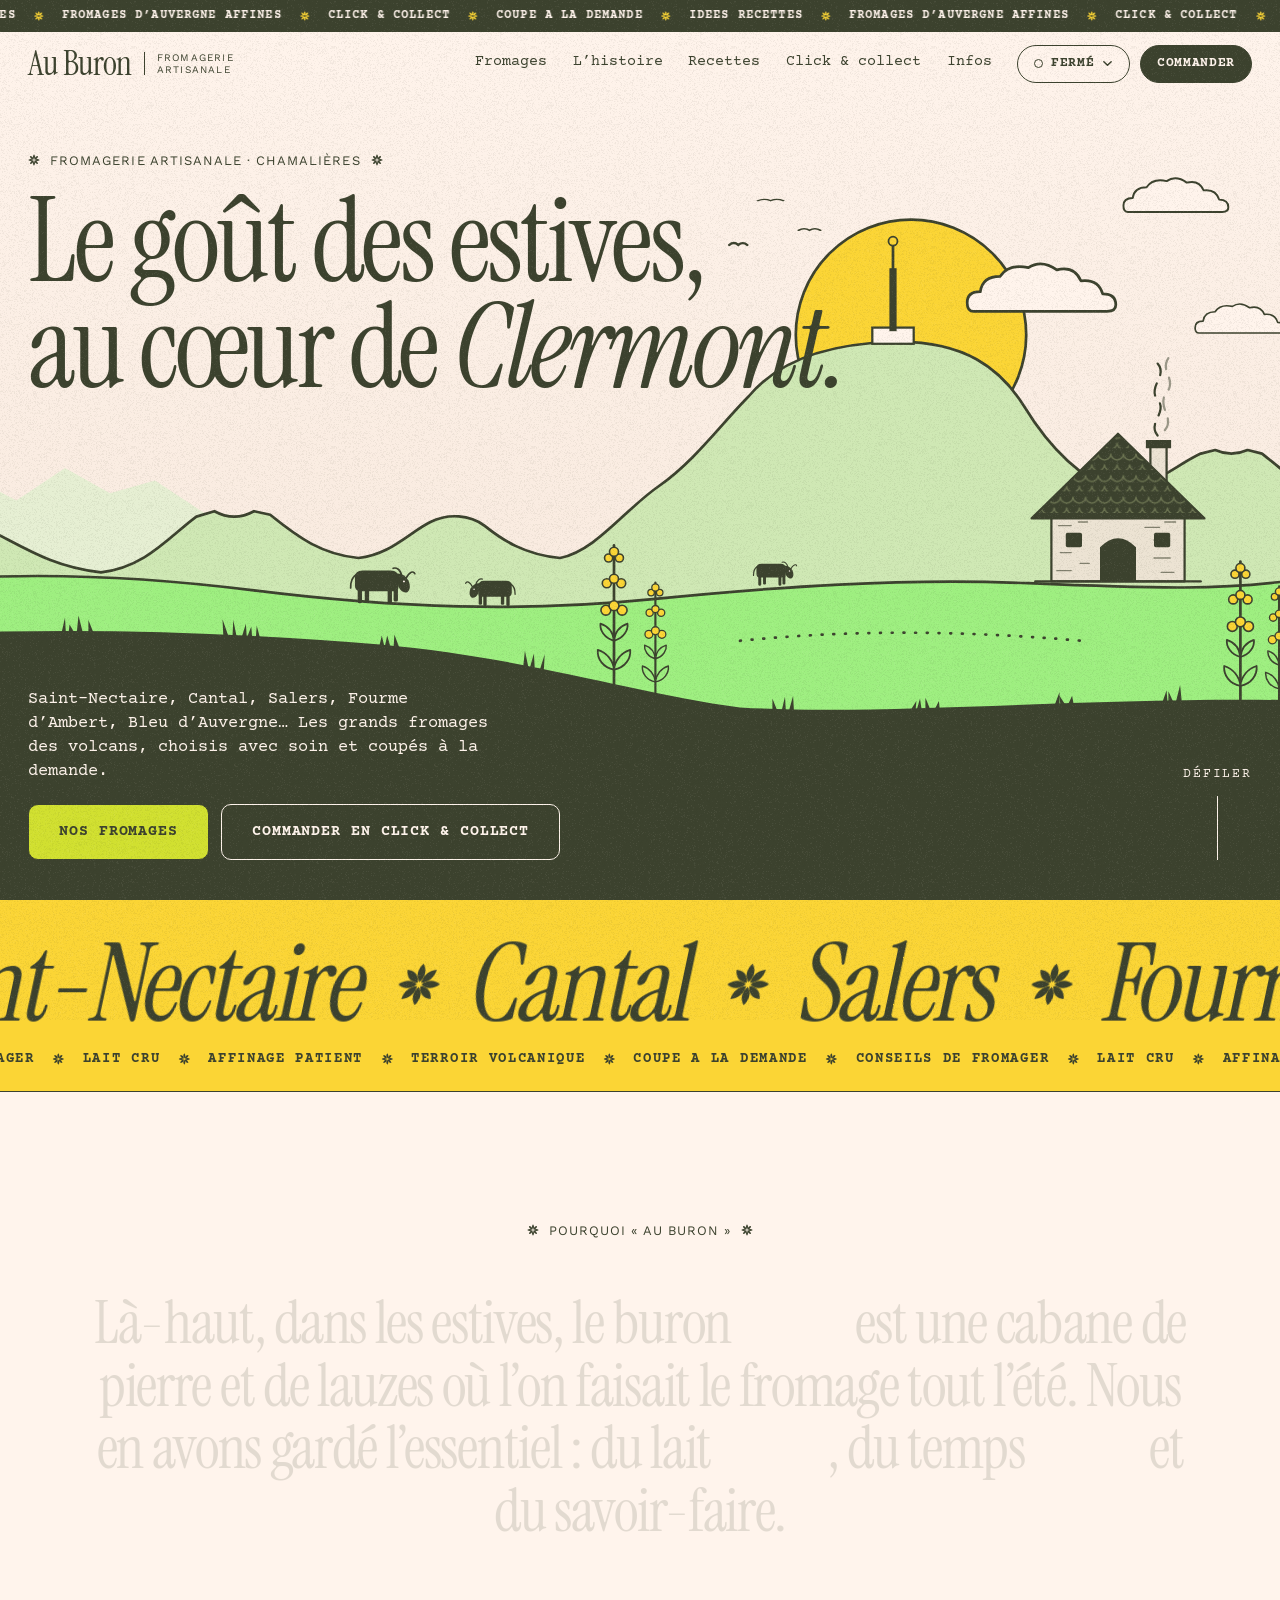
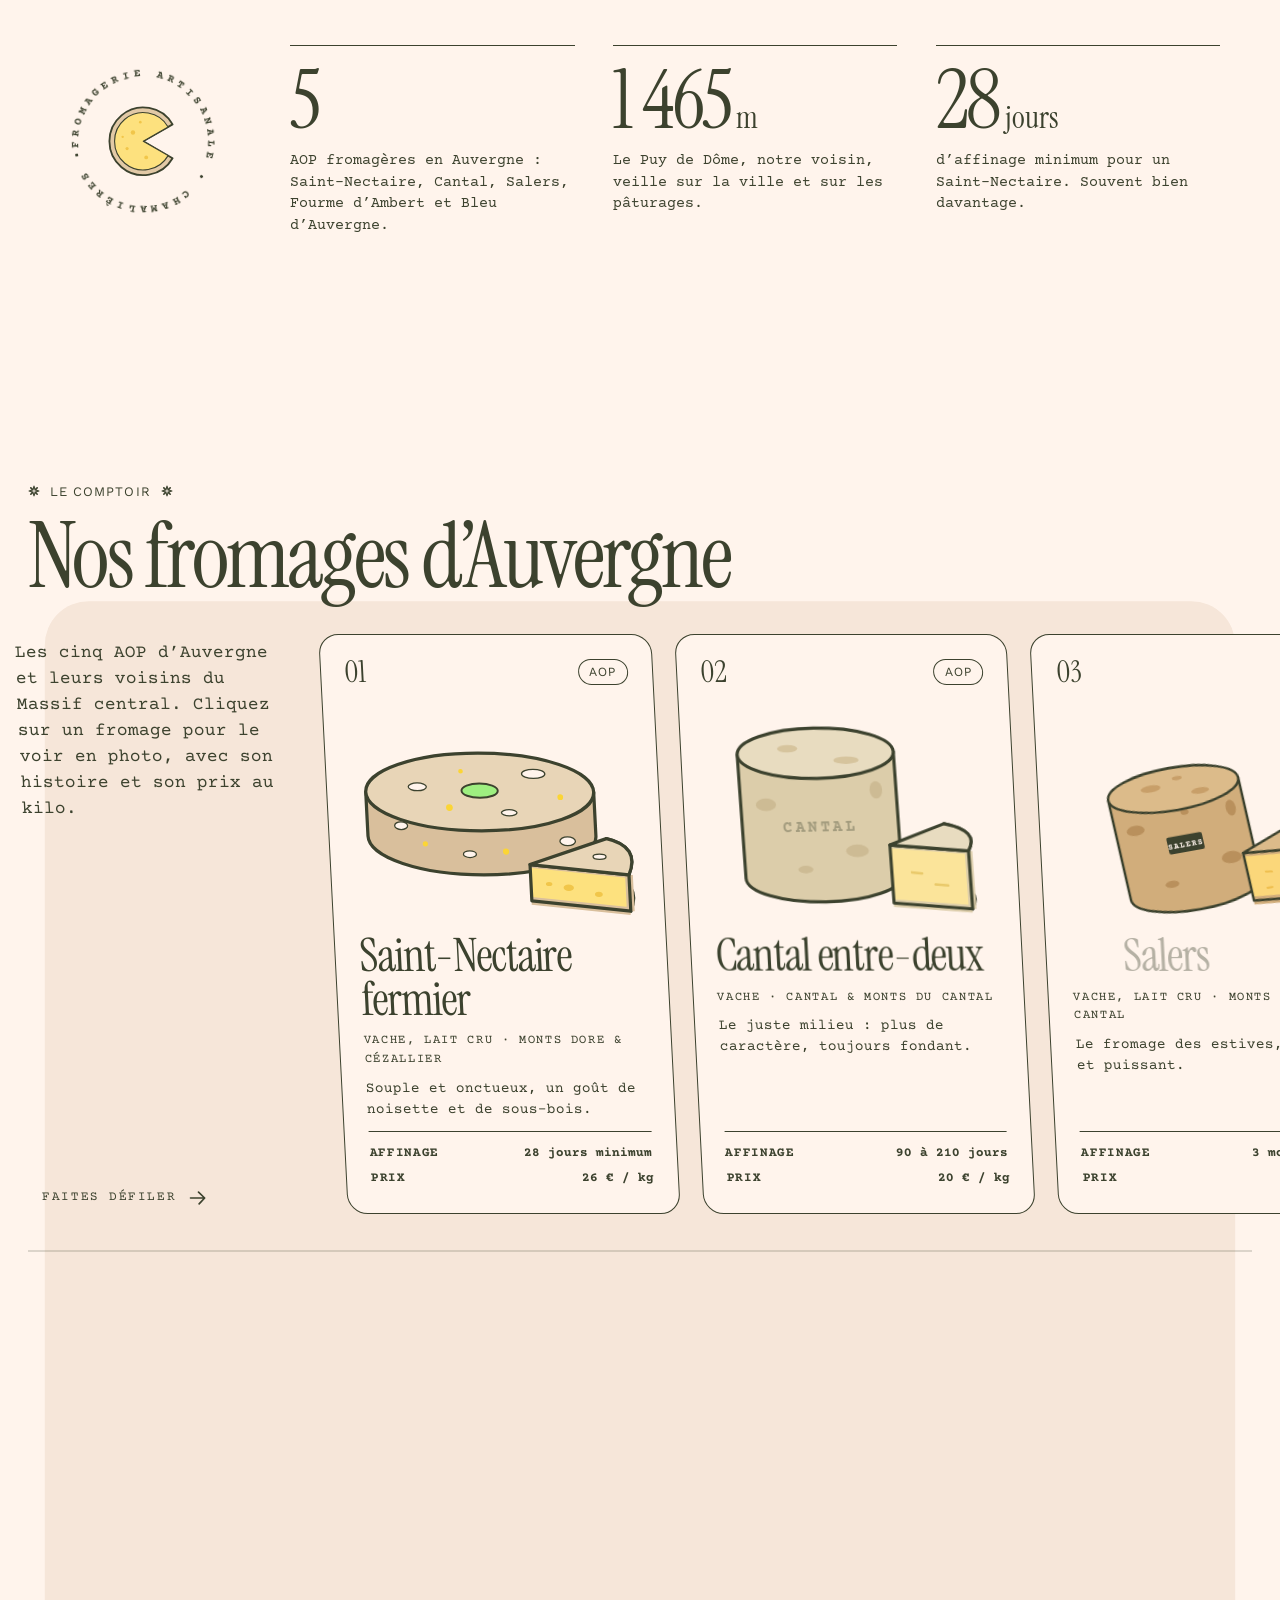
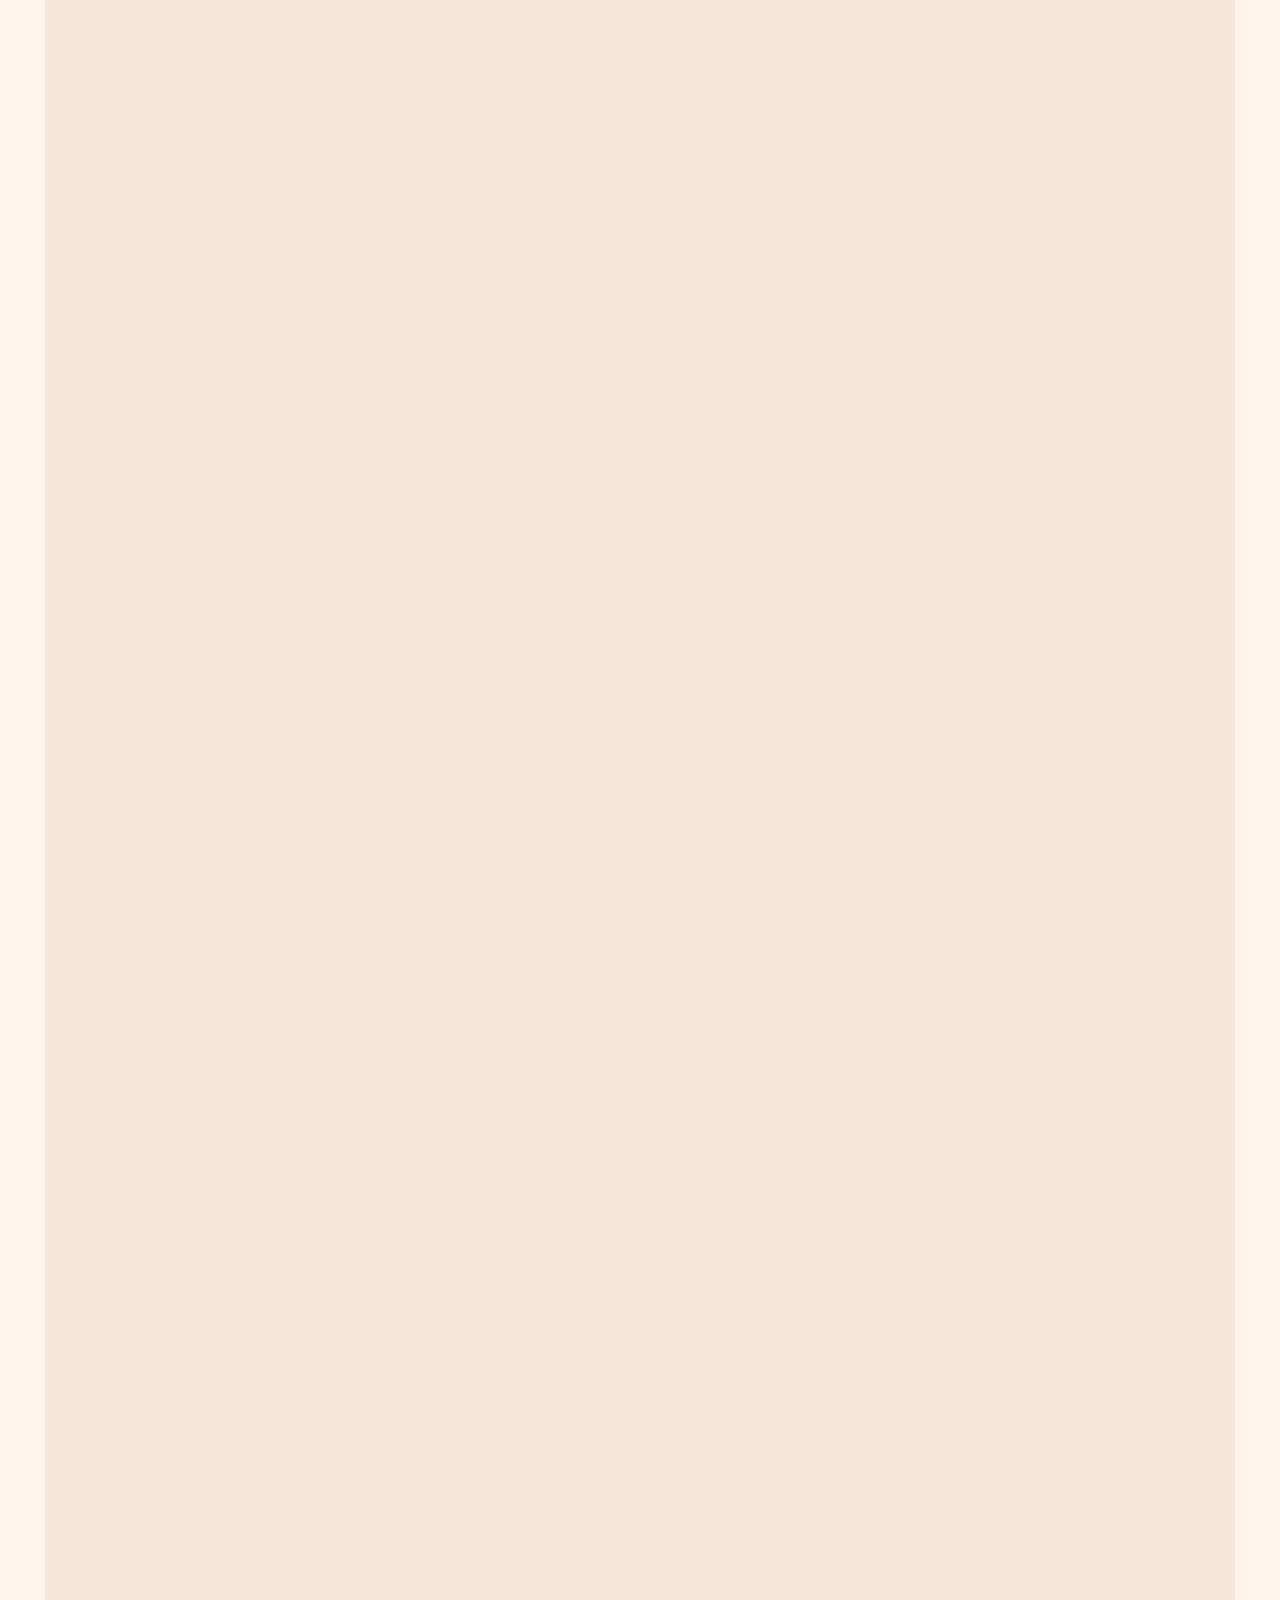
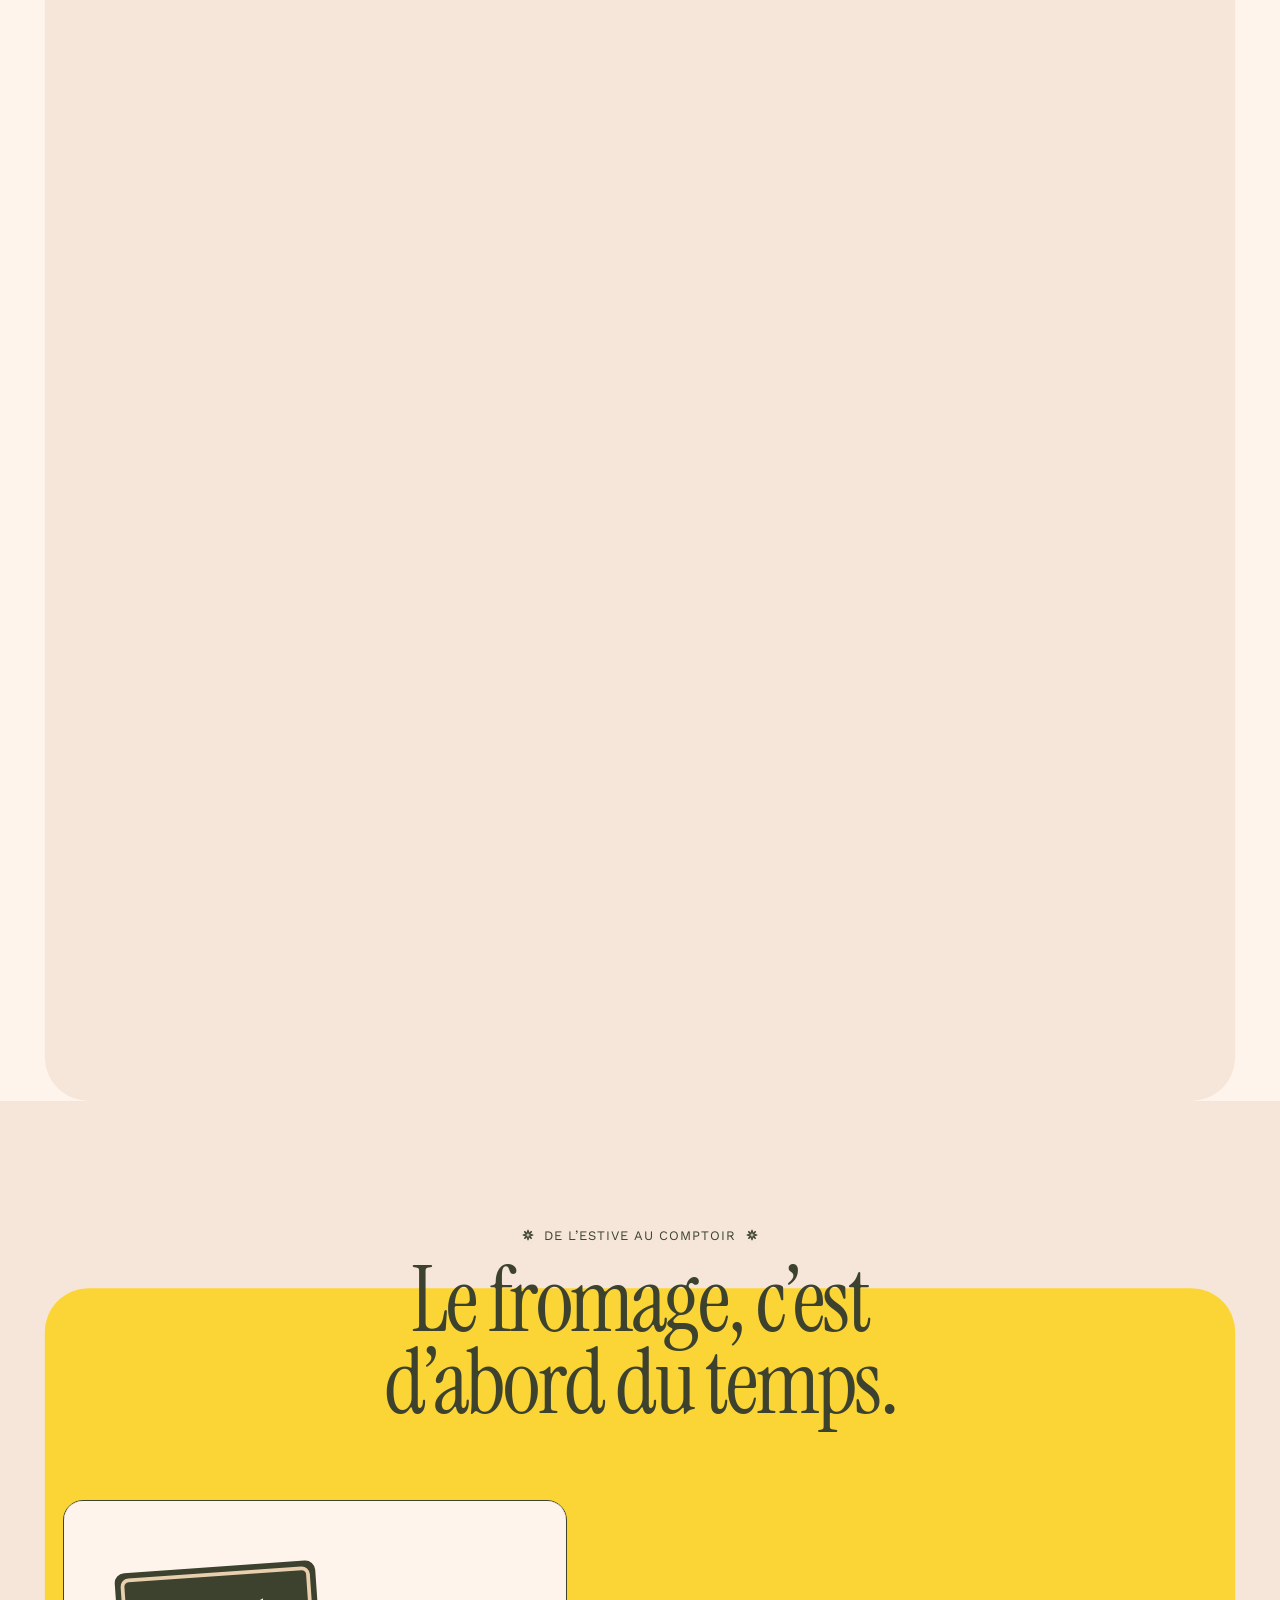
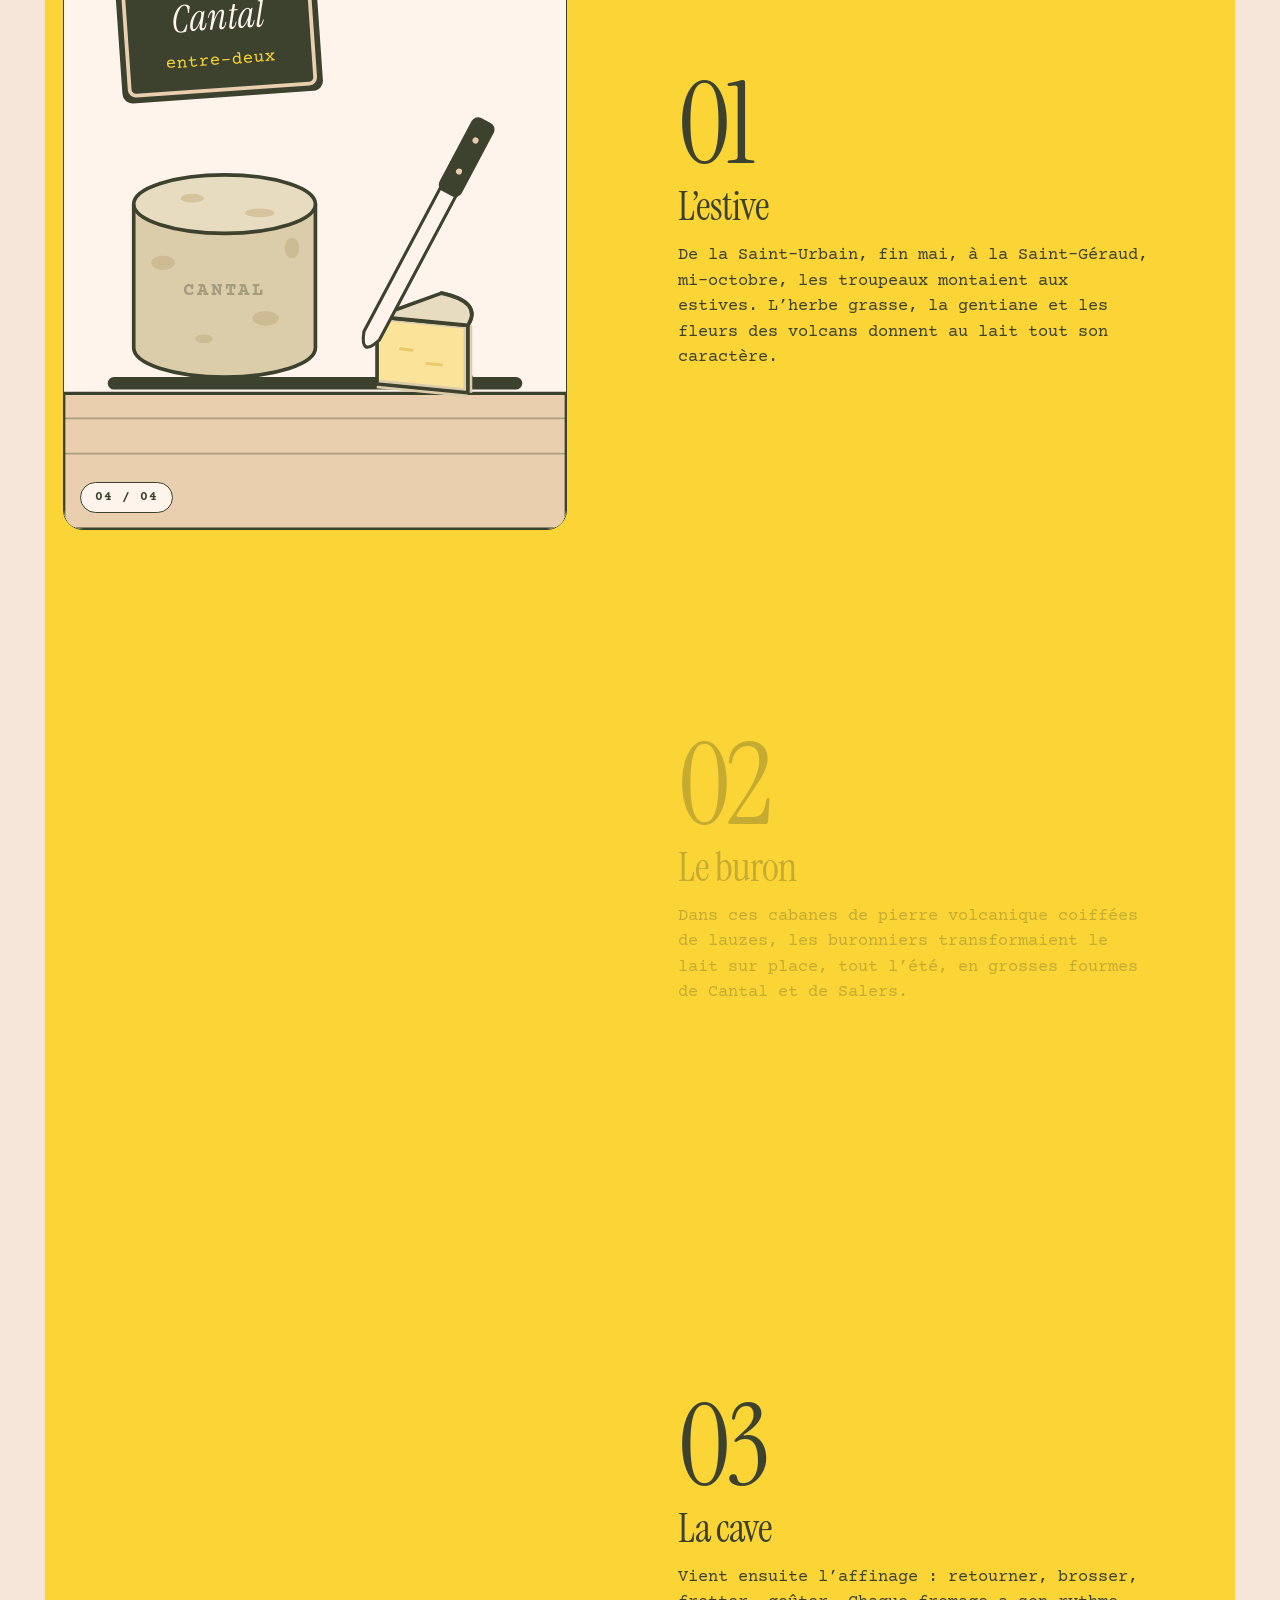
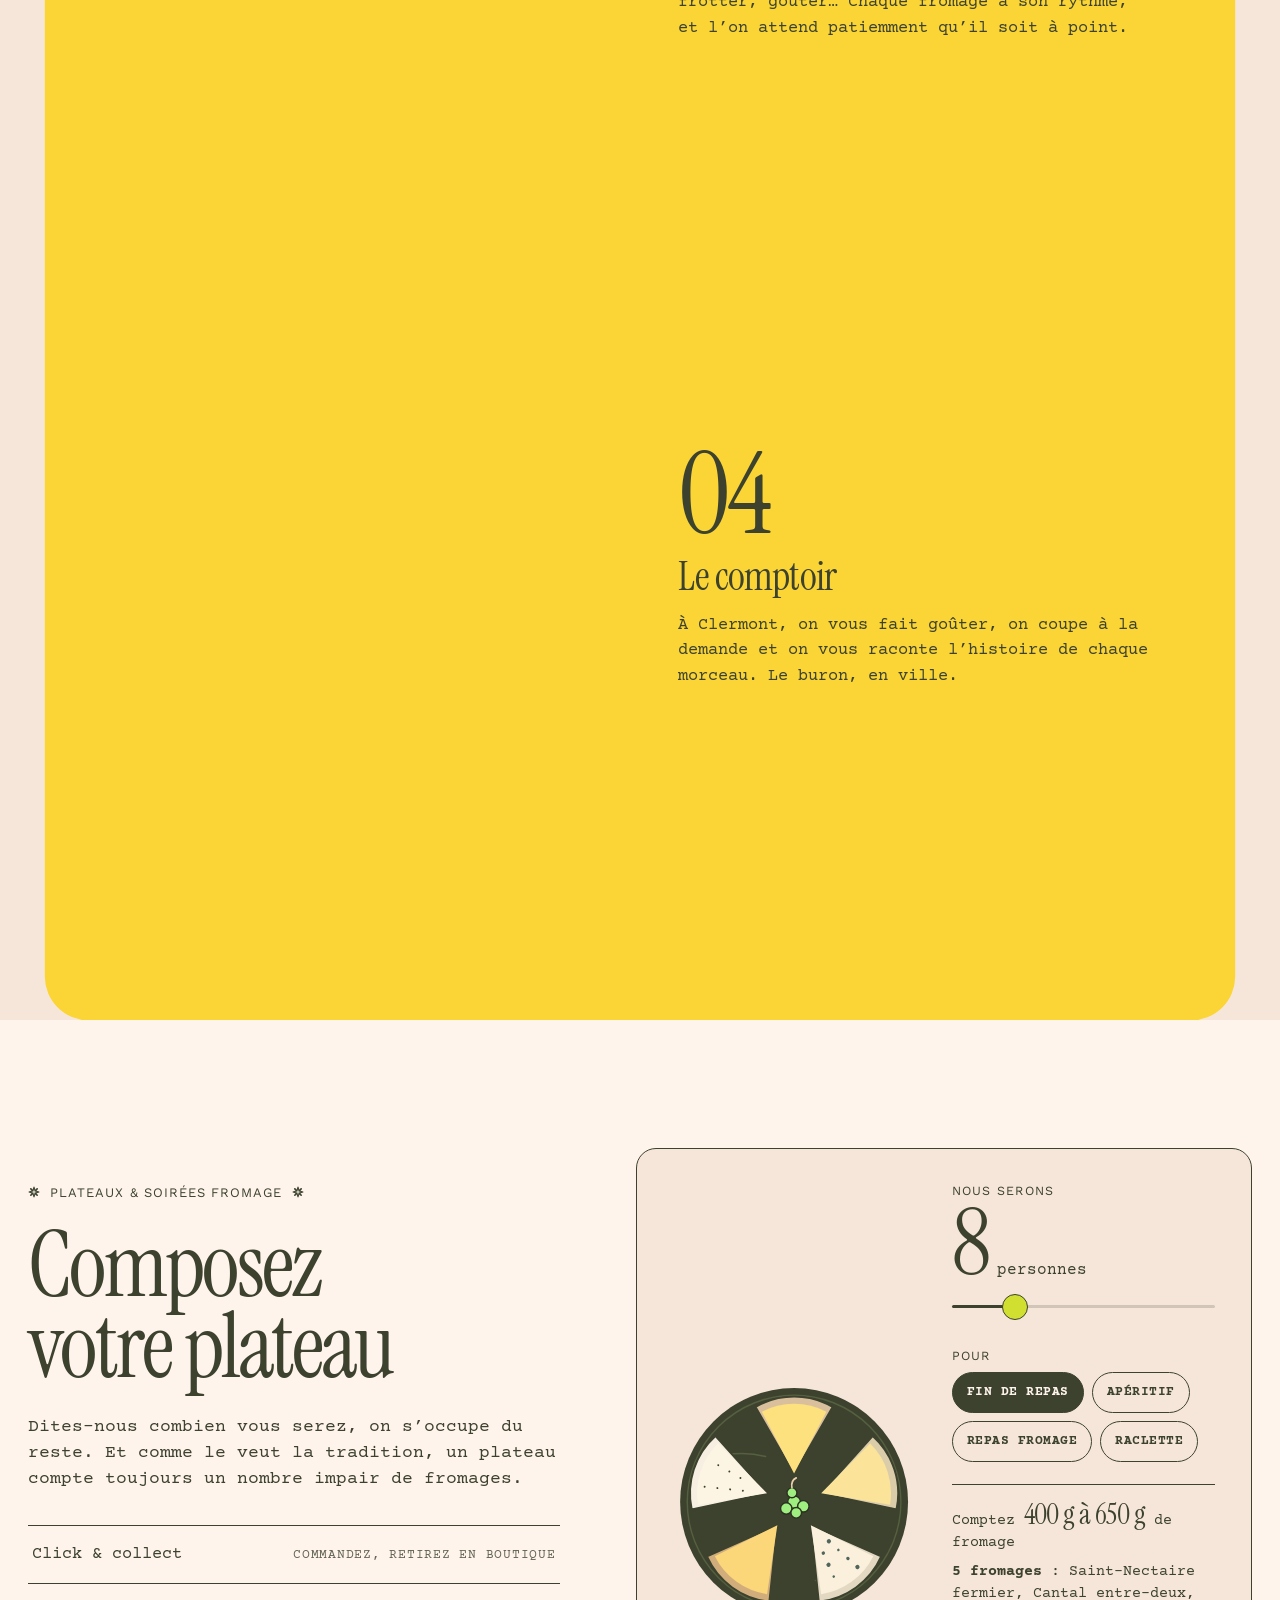
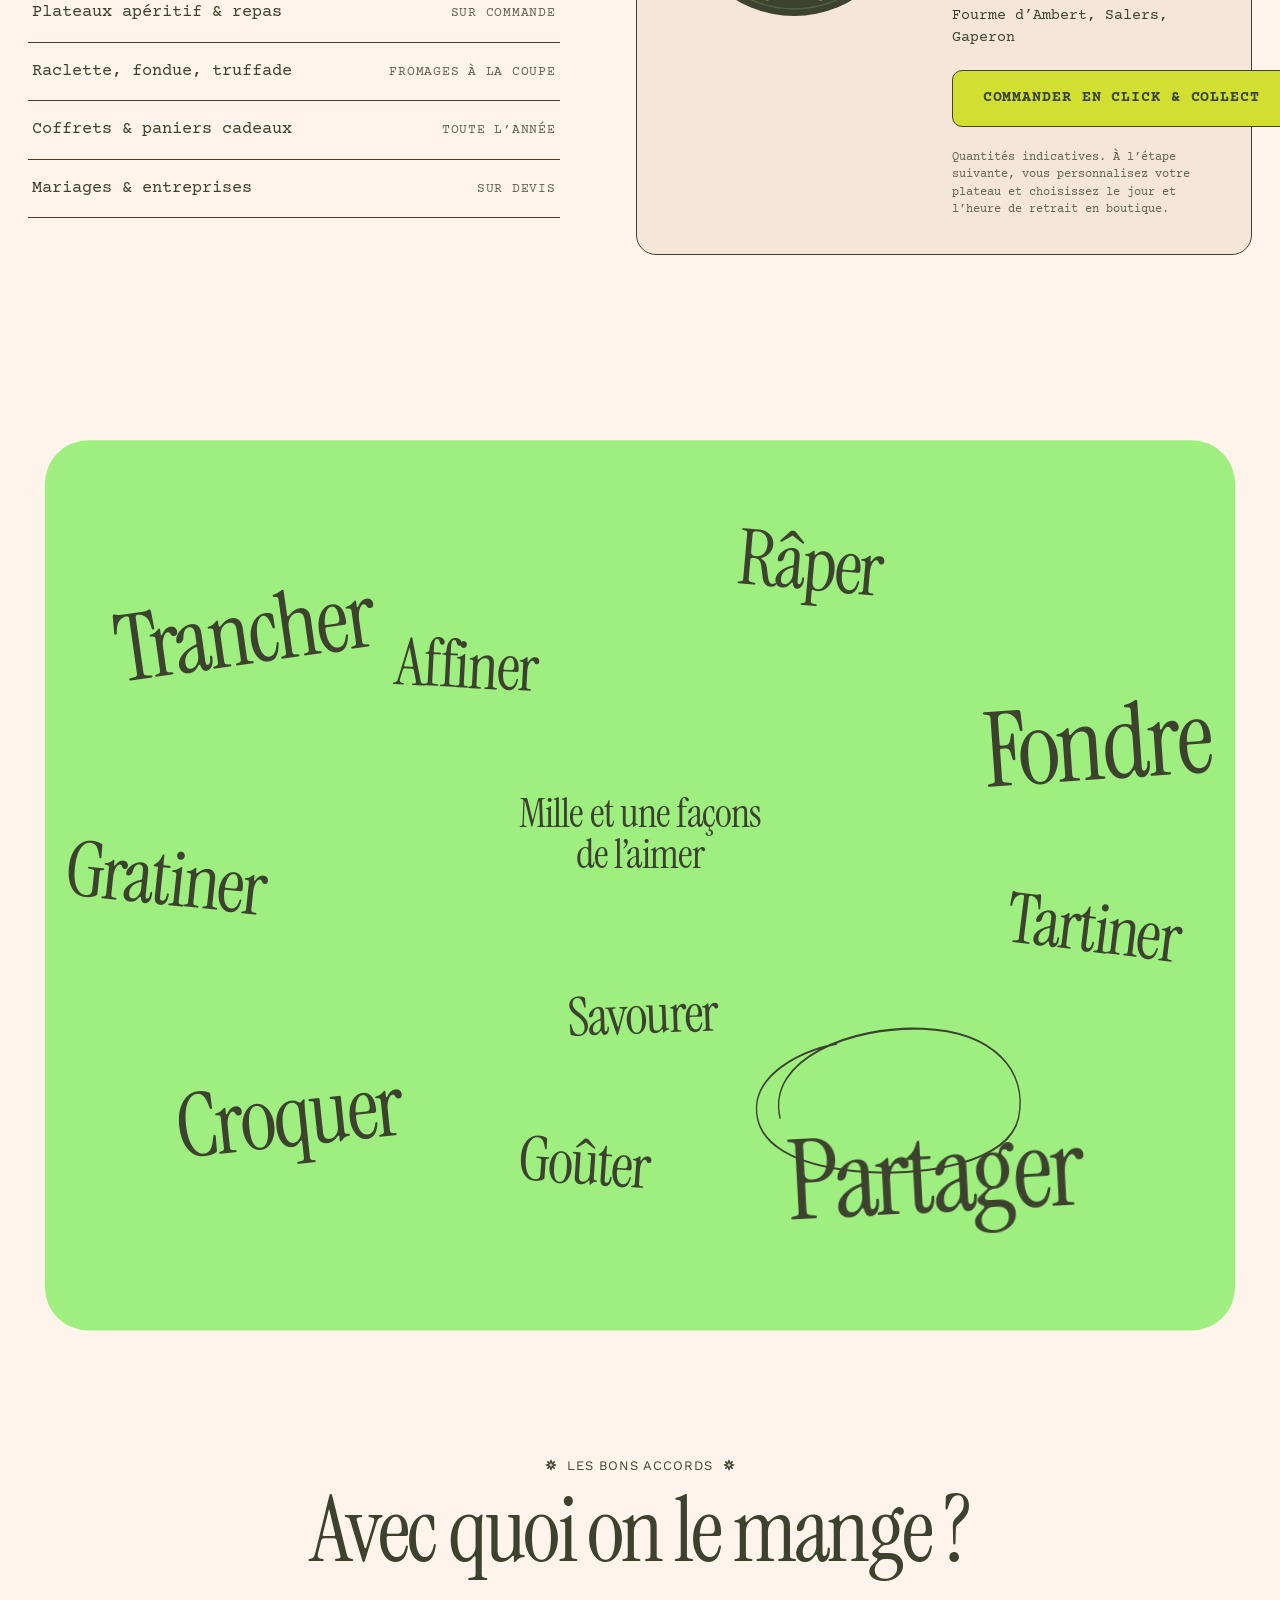
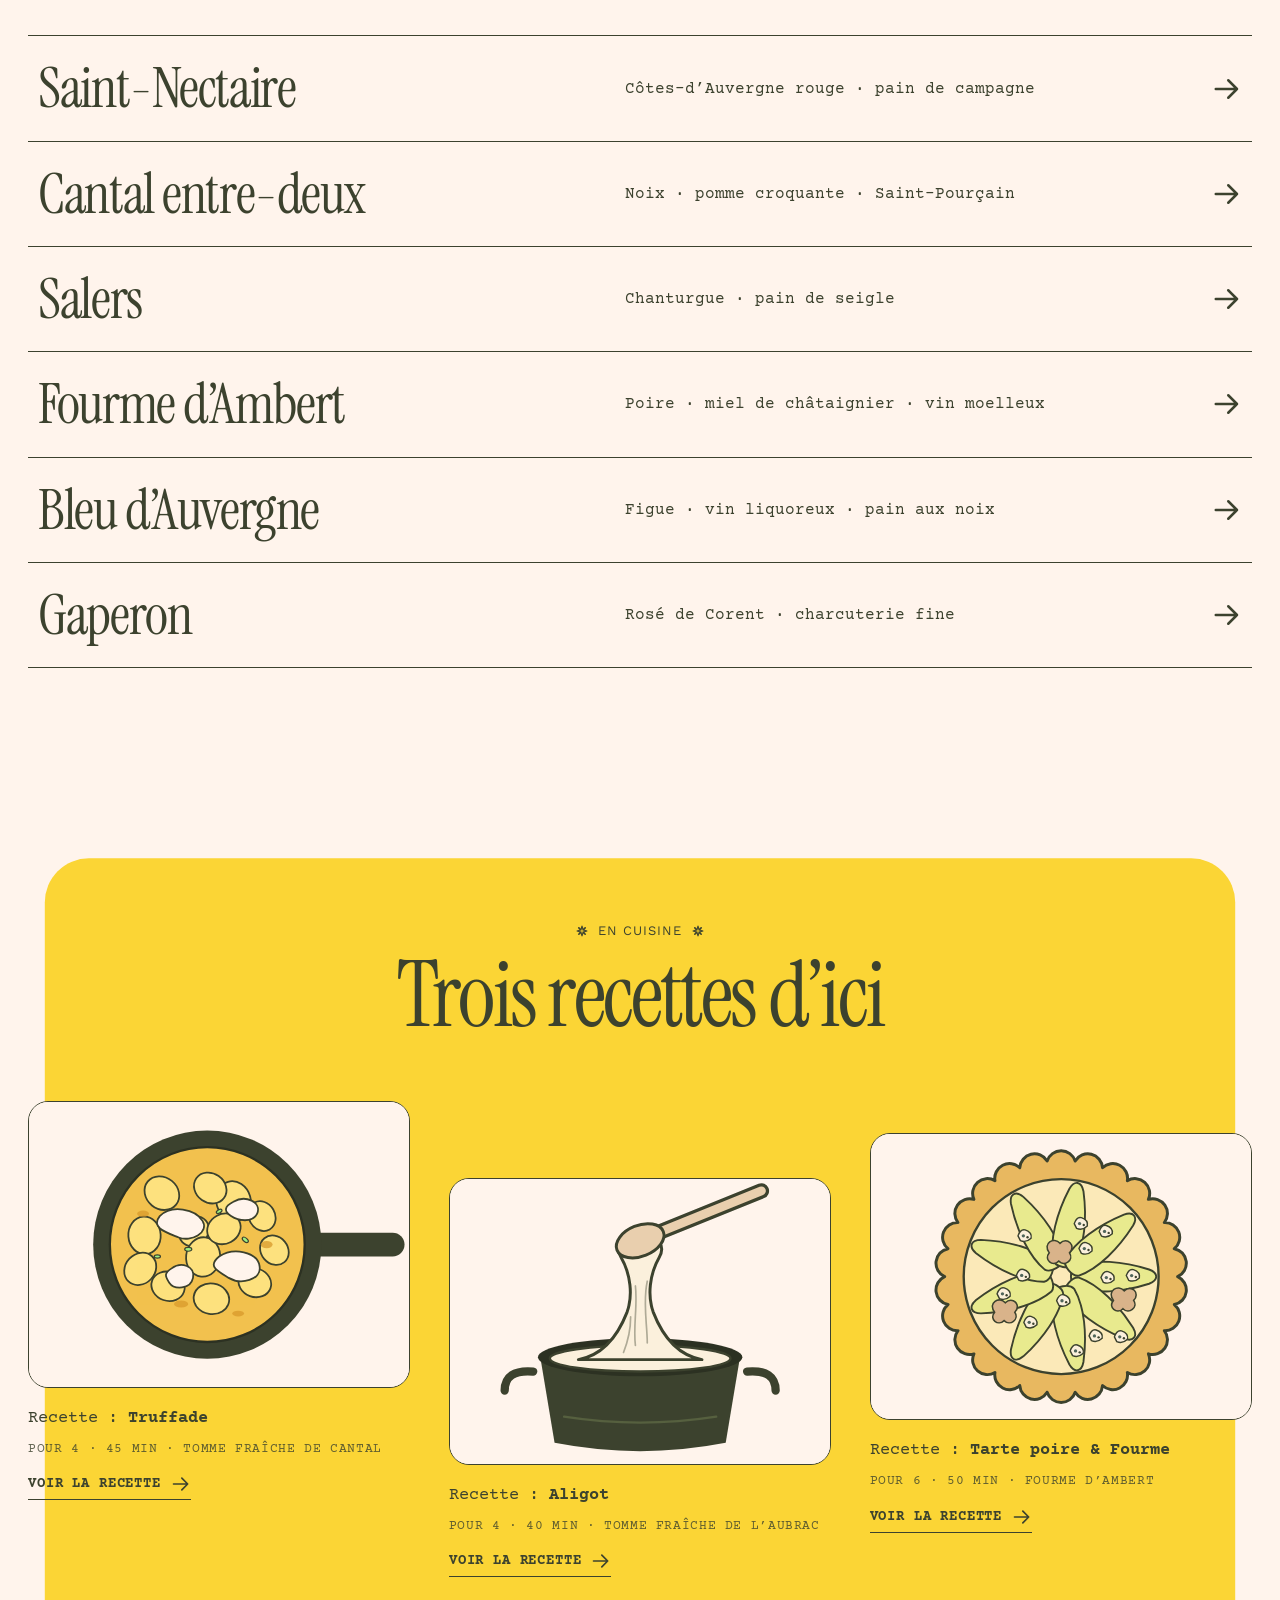
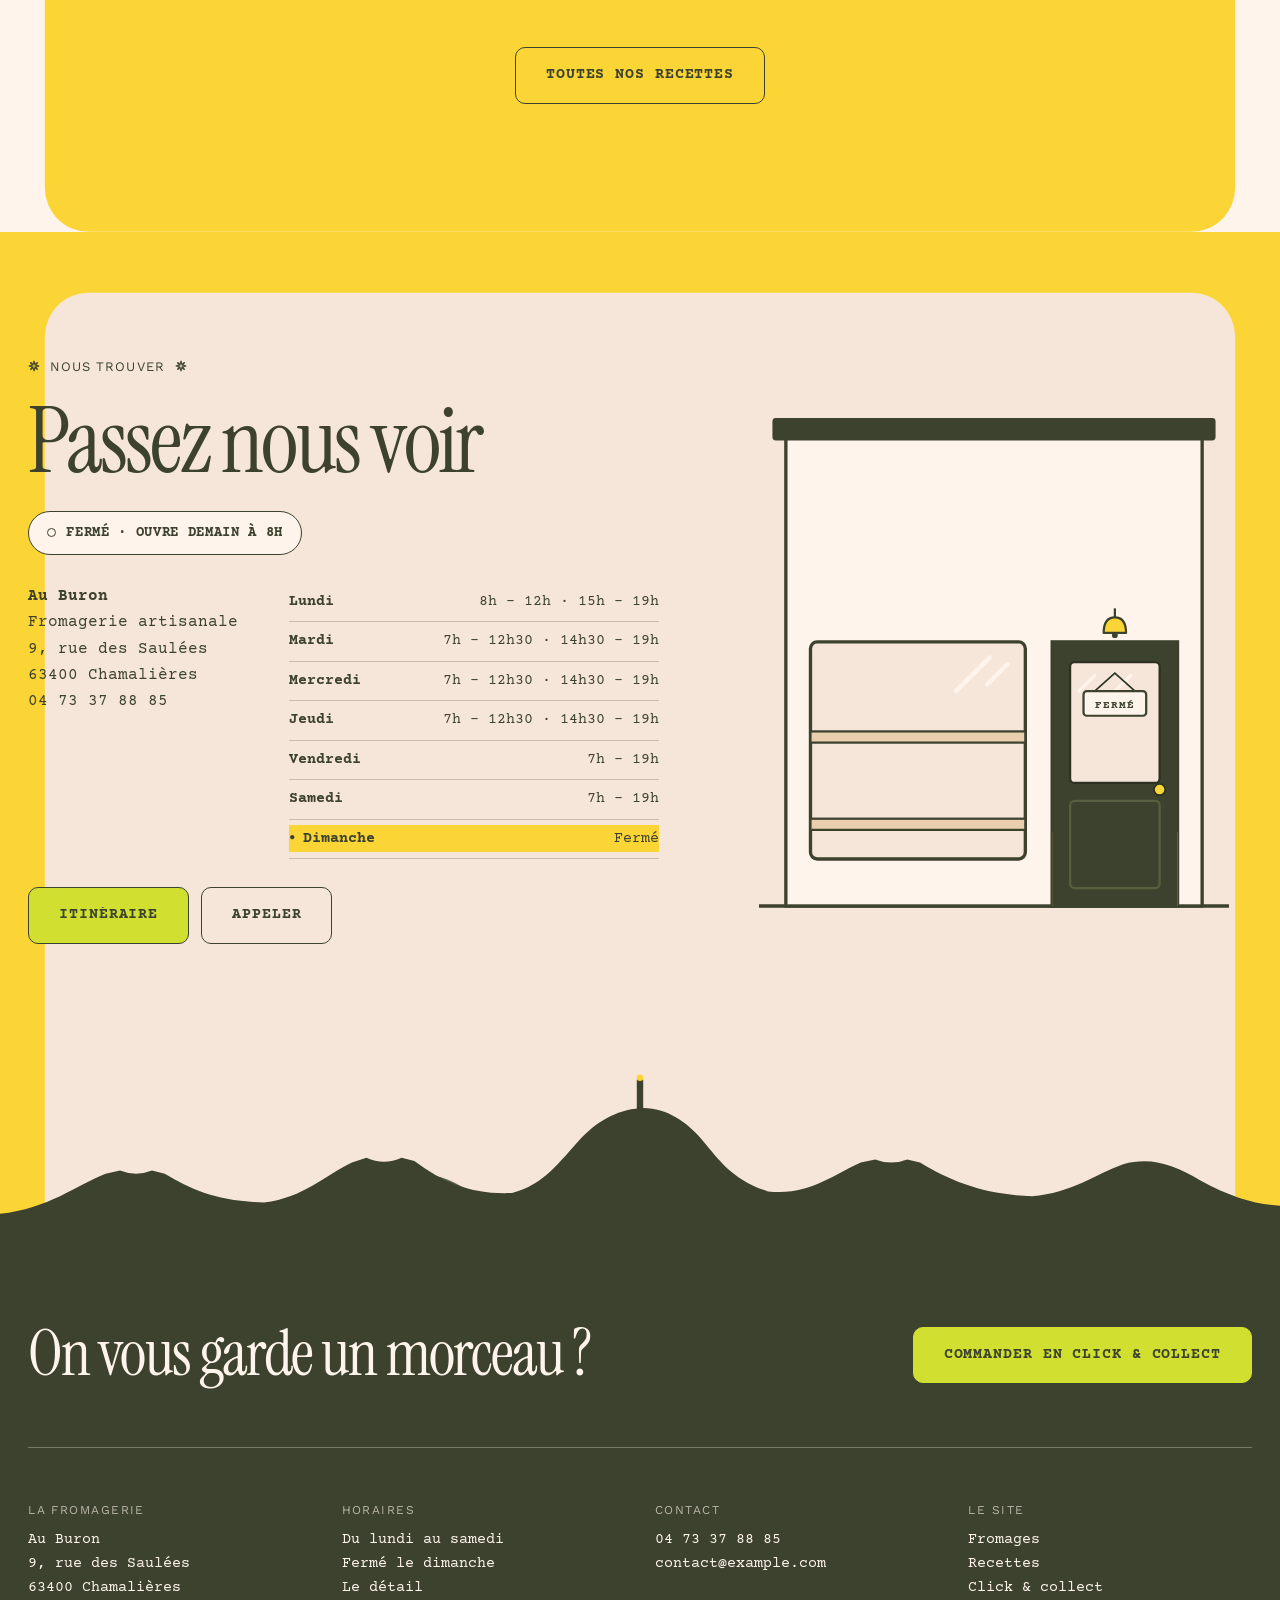
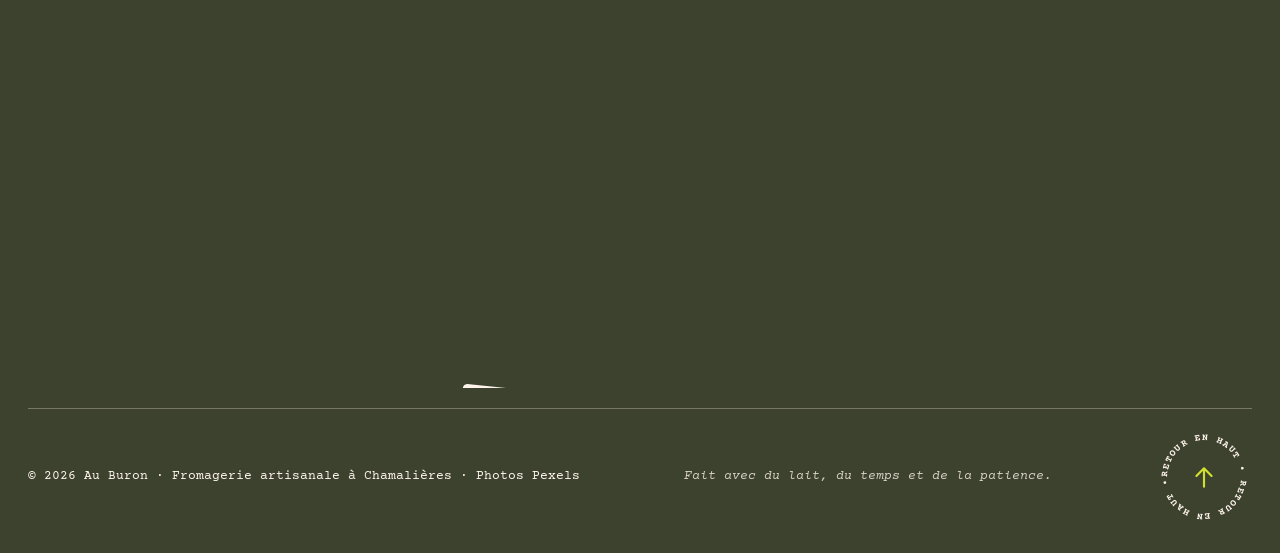
==== commit 6b10193f: "Renomme la boutique en Au Buron et anime les clics sur les boutons - Le bouton s'enfonce puis rebond" ====
--- a/index.html
+++ b/index.html
@@ -3,15 +3,15 @@
 <head>
   <meta charset="utf-8">
   <meta name="viewport" content="width=device-width, initial-scale=1">
-  <title>Le Buron — Fromagerie artisanale à Chamalières, Clermont-Ferrand</title>
-  <meta name="description" content="Le Buron, fromagerie artisanale au 9 rue des Saulées à Chamalières : Saint-Nectaire, Cantal, Salers, Fourme d’Ambert, Bleu d’Auvergne, plateaux et click &amp; collect, recettes et conseils de fromager.">
+  <title>Au Buron — Fromagerie artisanale à Chamalières, Clermont-Ferrand</title>
+  <meta name="description" content="Au Buron, fromagerie artisanale au 9 rue des Saulées à Chamalières : Saint-Nectaire, Cantal, Salers, Fourme d’Ambert, Bleu d’Auvergne, plateaux et click &amp; collect, recettes et conseils de fromager.">
   <meta name="theme-color" content="#fff4ec">
 
   <!-- Partage sur les réseaux — ✏️ À PERSONNALISER : remplacez l’URL de l’image par l’adresse complète une fois le site en ligne -->
   <meta property="og:type" content="website">
   <meta property="og:locale" content="fr_FR">
-  <meta property="og:site_name" content="Le Buron">
-  <meta property="og:title" content="Le Buron — Fromagerie artisanale à Chamalières">
+  <meta property="og:site_name" content="Au Buron">
+  <meta property="og:title" content="Au Buron — Fromagerie artisanale à Chamalières">
   <meta property="og:description" content="Les grands fromages d’Auvergne, choisis avec soin et coupés à la demande, à Chamalières aux portes de Clermont-Ferrand.">
   <meta property="og:image" content="assets/img/og-image.jpg">
   <meta name="twitter:card" content="summary_large_image">
@@ -35,7 +35,7 @@
   {
     "@context": "https://schema.org",
     "@type": "Store",
-    "name": "Le Buron",
+    "name": "Au Buron",
     "description": "Fromagerie artisanale : fromages d’Auvergne, plateaux et click & collect, conseils de fromager.",
     "telephone": "+33 4 73 37 88 85",
     "address": {
@@ -353,8 +353,8 @@
       </div>
     </div>
     <div class="nav">
-      <a class="nav__logo" href="index.html" aria-label="Le Buron, accueil">
-        <span class="nav__logo-word">Le Buron</span>
+      <a class="nav__logo" href="index.html" aria-label="Au Buron, accueil">
+        <span class="nav__logo-word">Au Buron</span>
         <span class="nav__logo-tag">fromagerie<br>artisanale</span>
       </a>
       <nav class="nav__links" aria-label="Navigation principale">
@@ -396,7 +396,7 @@
       <div class="hours-panel__head">
         <div>
           <p class="badge"><svg class="ast" aria-hidden="true"><use href="#ast"/></svg> Horaires d’ouverture</p>
-          <h2 class="h-sm" id="hours-panel-title">Le Buron, Chamalières</h2>
+          <h2 class="h-sm" id="hours-panel-title">Au Buron, Chamalières</h2>
         </div>
         <button class="hours-panel__close" type="button" data-hours-close aria-label="Fermer les horaires">×</button>
       </div>
@@ -404,7 +404,7 @@
       <div class="hours-panel__body">
         <table class="hours" data-hours-table><caption class="visually-hidden">Horaires d’ouverture</caption><tbody></tbody></table>
         <div class="hours-panel__info">
-          <address><strong>Le Buron</strong><br>9, rue des Saulées<br>63400 Chamalières</address>
+          <address><strong>Au Buron</strong><br>9, rue des Saulées<br>63400 Chamalières</address>
           <a class="link" href="tel:+33473378885">04&nbsp;73&nbsp;37&nbsp;88&nbsp;85</a>
           <div class="hours-panel__ctas">
             <a class="btn btn--primary" href="https://www.google.com/maps/search/?api=1&amp;query=Le+Buron+9+rue+des+Saul%C3%A9es+63400+Chamali%C3%A8res" target="_blank" rel="noopener"><span class="btn__label"><span data-text="Itinéraire">Itinéraire</span></span></a>
@@ -421,7 +421,7 @@
     <div class="curtain__bands"><span></span><span></span><span></span><span></span><span></span></div>
     <div class="curtain__center">
       <svg class="curtain__wheel" viewBox="-60 -60 120 120"><g class="curtain__spin"><use href="#wheel-top" x="-52" y="-52" width="104" height="104"/><use class="curtain__wedge" href="#wedge-top" x="-52" y="-52" width="104" height="104"/></g></svg>
-      <p class="curtain__title" data-curtain-title>Le Buron</p>
+      <p class="curtain__title" data-curtain-title>Au Buron</p>
     </div>
   </div>
 
@@ -530,7 +530,7 @@
     <!-- ============ 3. Manifeste ============ -->
     <section class="manifesto" id="histoire" aria-labelledby="manifesto-title">
       <div class="manifesto__head">
-        <p class="badge" data-reveal><svg class="ast" aria-hidden="true"><use href="#ast"/></svg> Pourquoi « Le Buron » <svg class="ast" aria-hidden="true"><use href="#ast"/></svg></p>
+        <p class="badge" data-reveal><svg class="ast" aria-hidden="true"><use href="#ast"/></svg> Pourquoi « Au Buron » <svg class="ast" aria-hidden="true"><use href="#ast"/></svg></p>
         <h2 class="visually-hidden" id="manifesto-title">Notre histoire</h2>
       </div>
       <p class="manifesto__text" data-highlight>
@@ -1018,7 +1018,7 @@
           <div class="infos__cols">
             <!-- Adresse et téléphone : relevés sur PagesJaunes -->
             <address class="infos__address" data-reveal>
-              <strong>Le Buron</strong><br>
+              <strong>Au Buron</strong><br>
               Fromagerie artisanale<br>
               9, rue des Saulées<br>
               63400 Chamalières<br>
@@ -1047,13 +1047,13 @@
         </div>
 
         <div class="infos__shop" data-cursor="Entrer">
-          <svg class="shop" viewBox="0 0 420 470" role="img" aria-label="Devanture illustrée de la fromagerie Le Buron">
+          <svg class="shop" viewBox="0 0 420 470" role="img" aria-label="Devanture illustrée de la fromagerie Au Buron">
             <path d="M0,462 H420" stroke="#3c422e" stroke-width="3"/>
             <rect x="24" y="40" width="372" height="422" fill="#fff4ec" stroke="#3c422e" stroke-width="3"/>
             <rect x="12" y="26" width="396" height="20" rx="3" fill="#3c422e"/>
             <g class="shop__sign">
               <rect x="70" y="60" width="280" height="64" rx="8" fill="#3c422e"/>
-              <text x="210" y="100" text-anchor="middle" font-family="'Instrument Serif', serif" font-size="40" fill="#fff4ec">Le Buron</text>
+              <text x="210" y="100" text-anchor="middle" font-family="'Instrument Serif', serif" font-size="40" fill="#fff4ec">Au Buron</text>
               <text x="210" y="116" text-anchor="middle" font-family="'Courier Prime', monospace" font-size="9" letter-spacing="4" fill="#fbd535">FROMAGERIE</text>
             </g>
             <g class="shop__awning">
@@ -1138,7 +1138,7 @@
       <div class="footer__cols">
         <div class="footer__col">
           <p class="footer__label">La fromagerie</p>
-          <p>Le Buron<br>9, rue des Saulées<br>63400 Chamalières</p>
+          <p>Au Buron<br>9, rue des Saulées<br>63400 Chamalières</p>
         </div>
         <div class="footer__col">
           <p class="footer__label">Horaires</p>
@@ -1154,10 +1154,10 @@
         </div>
       </div>
 
-      <p class="footer__word" aria-hidden="true">Le Buron</p>
+      <p class="footer__word" aria-hidden="true">Au Buron</p>
 
       <div class="footer__bottom">
-        <p>© <span data-year>2026</span> Le Buron · Fromagerie artisanale à Chamalières · Photos Pexels</p>
+        <p>© <span data-year>2026</span> Au Buron · Fromagerie artisanale à Chamalières · Photos Pexels</p>
         <p class="footer__made">Fait avec du lait, du temps et de la patience.</p>
         <a class="footer__top" href="#top" data-magnetic aria-label="Retour en haut de page">
           <svg class="footer__top-ring" viewBox="0 0 100 100" aria-hidden="true">
--- a/assets/css/style.css
+++ b/assets/css/style.css
@@ -1,5 +1,5 @@
 /* =========================================================================
-   Le Buron — Fromagerie artisanale, Clermont-Ferrand
+   Au Buron — Fromagerie artisanale, Clermont-Ferrand
    Feuille de styles principale
    ========================================================================= */
 
@@ -1310,3 +1310,25 @@
   .cut__art svg { width: 60px; height: 45px; }
   .cut .stepper { grid-column: 2; }
 }
+
+/* ---------- Retours au clic : onde, éclats et fromage qui vole au panier ---------- */
+.fx-layer { position: fixed; inset: 0; z-index: 250; pointer-events: none; overflow: hidden; }
+.fx-ring {
+  position: absolute; border-radius: 50%;
+  border: 6px solid var(--mustard); box-shadow: 0 0 0 1px rgba(60, 66, 46, .25);
+  transform: translate(-50%, -50%) scale(0);
+}
+.fx-bit { position: absolute; display: block; transform: translate(-50%, -50%) scale(0); }
+.fx-bit--dot { border-radius: 50%; background: currentColor; }
+.fx-bit--hole { border-radius: 50%; border: 2.5px solid currentColor; }
+.fx-bit--ast .ast { display: block; width: 100%; height: 100%; }
+.fx-token {
+  position: absolute; width: 30px; height: 30px; border-radius: 50%;
+  background:
+    radial-gradient(circle at 32% 34%, var(--cream) 0 3px, transparent 3.5px),
+    radial-gradient(circle at 66% 58%, var(--cream) 0 4px, transparent 4.5px),
+    radial-gradient(circle at 40% 72%, var(--cream) 0 2px, transparent 2.5px),
+    var(--mustard);
+  border: 2px solid var(--ink);
+  box-shadow: 0 6px 14px rgba(60, 66, 46, .3);
+}
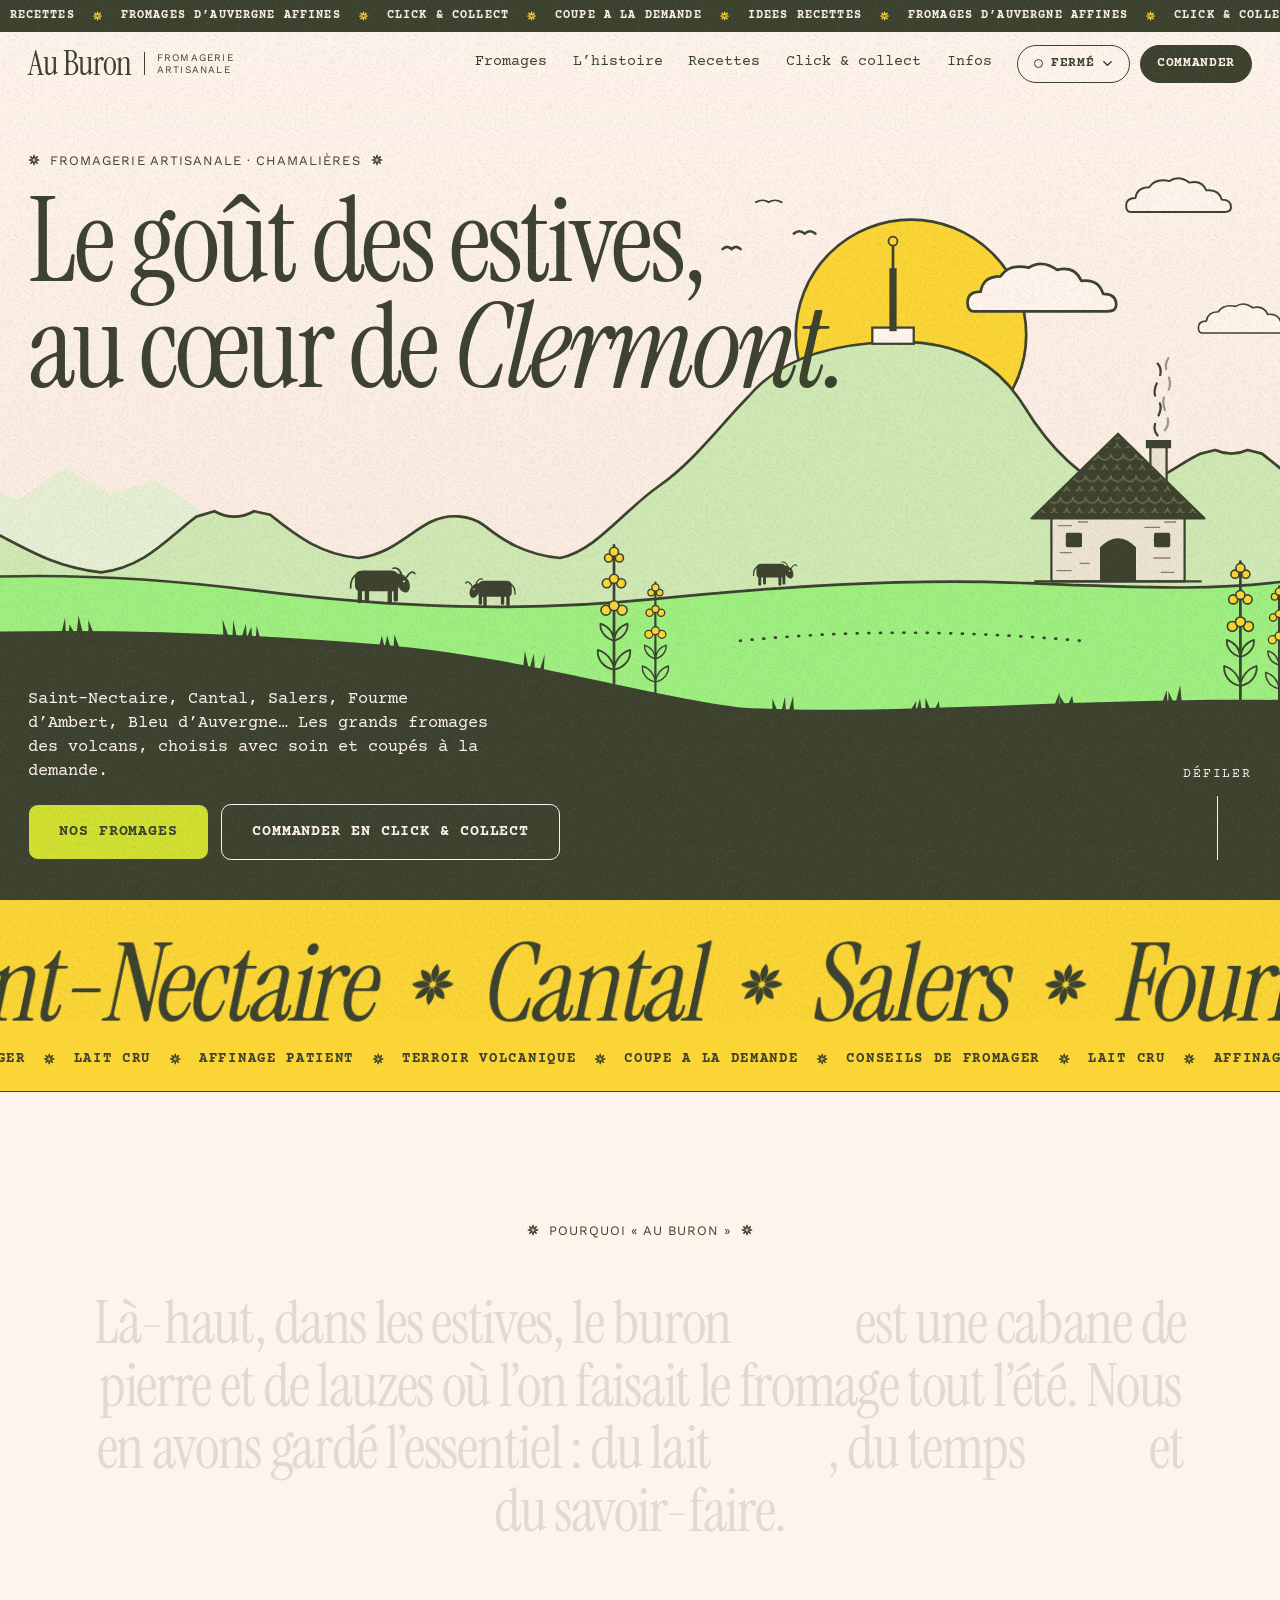
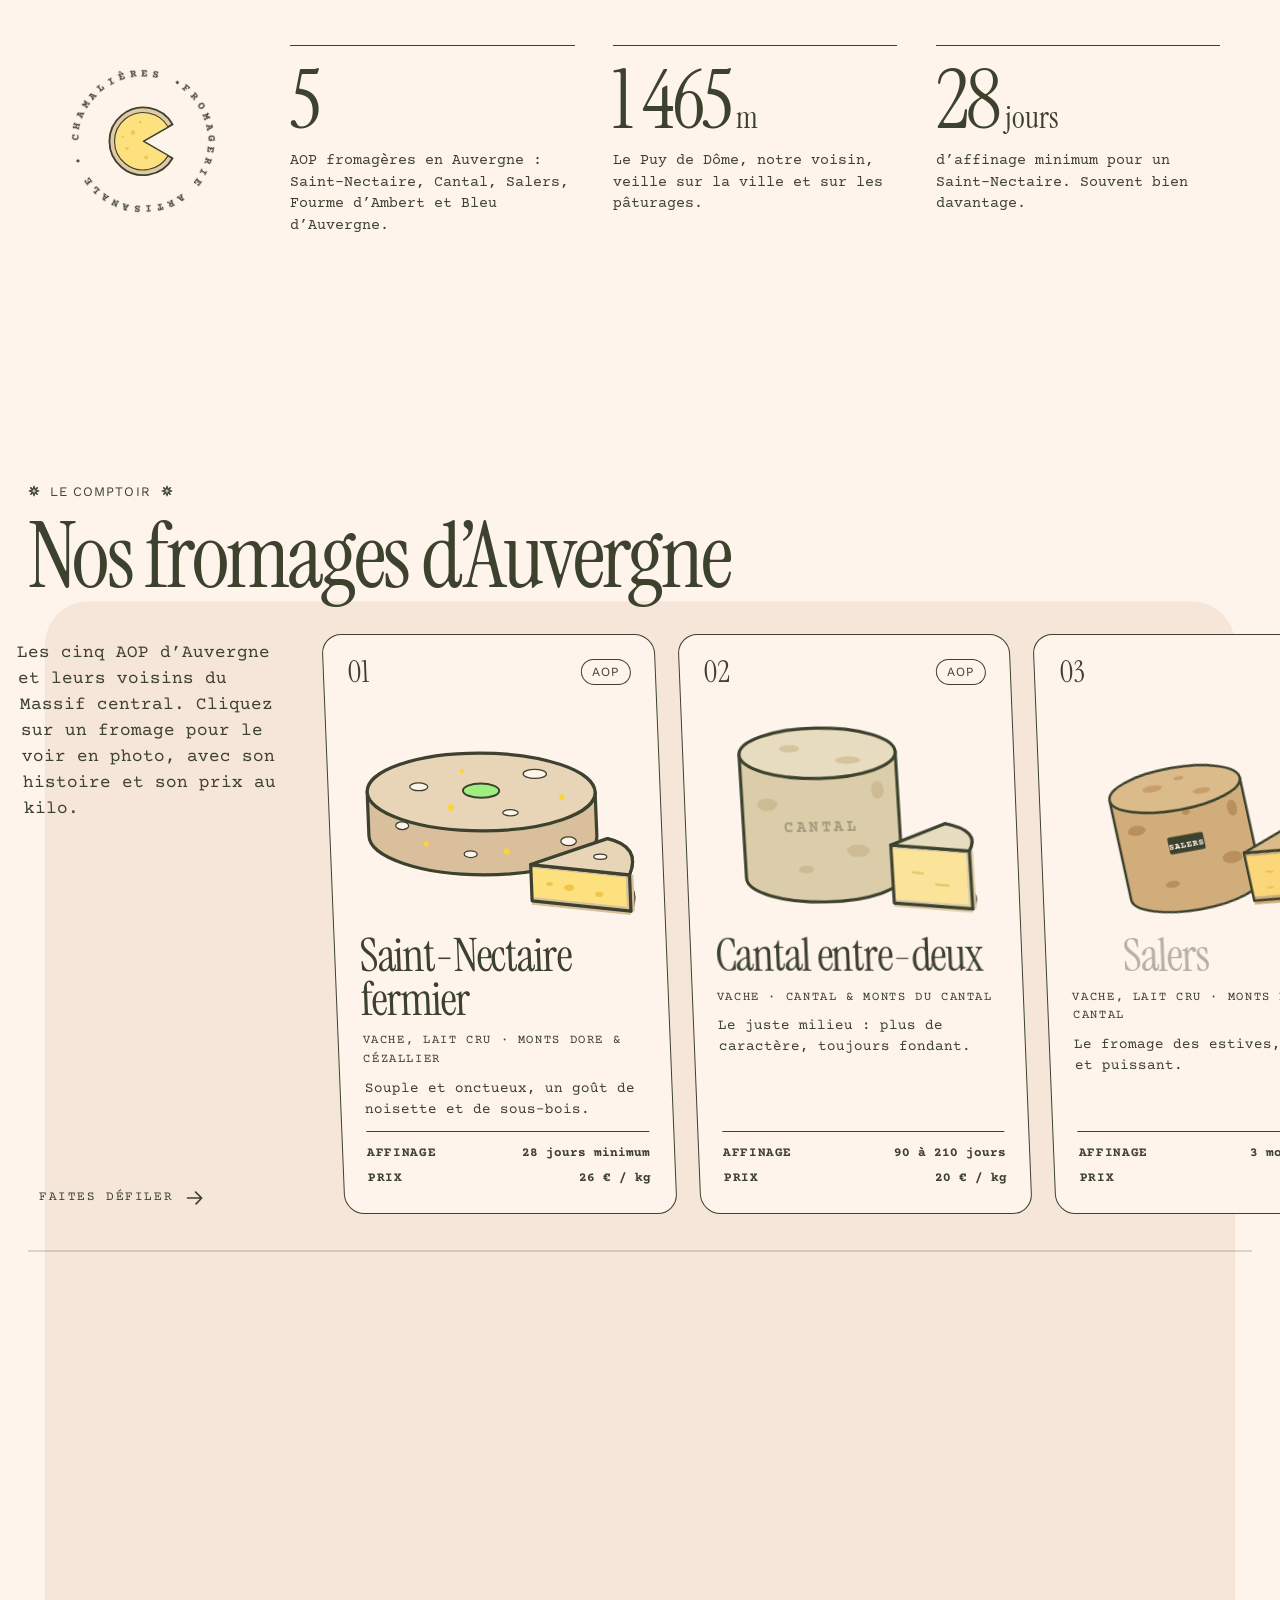
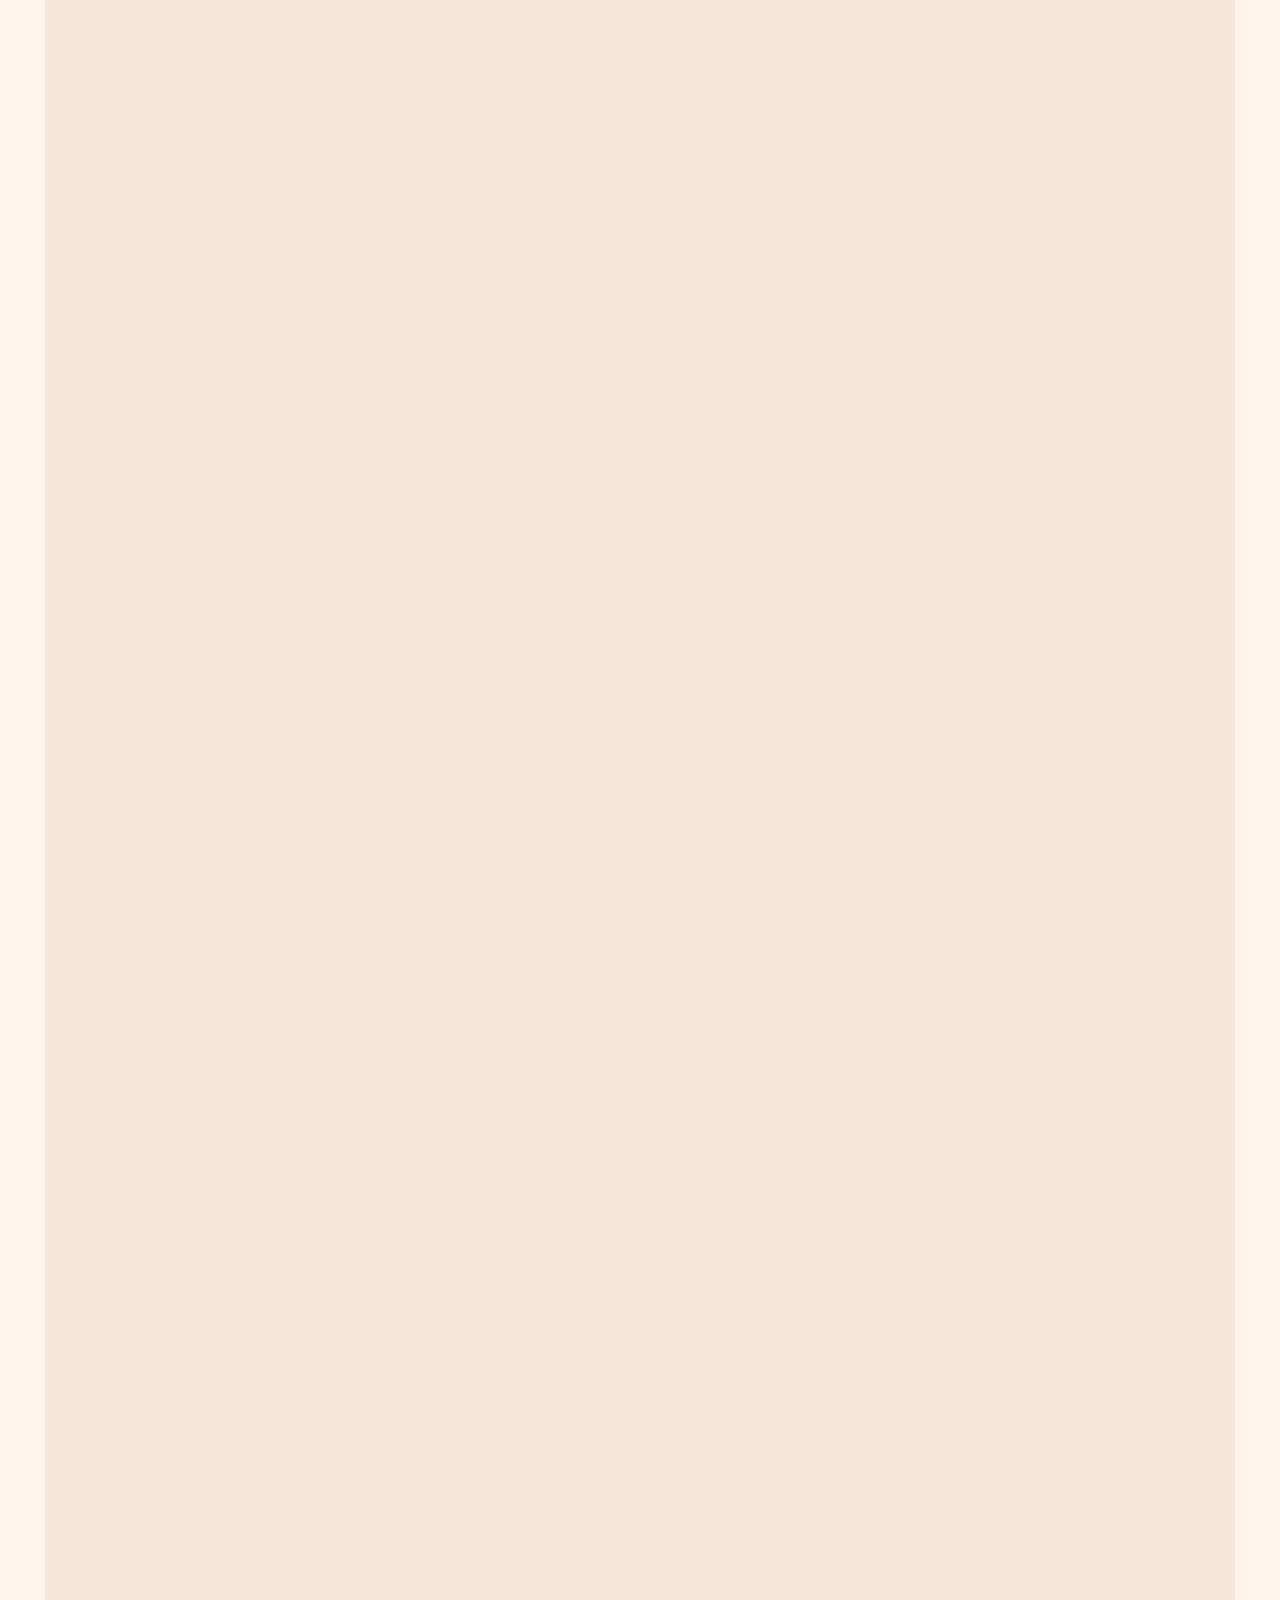
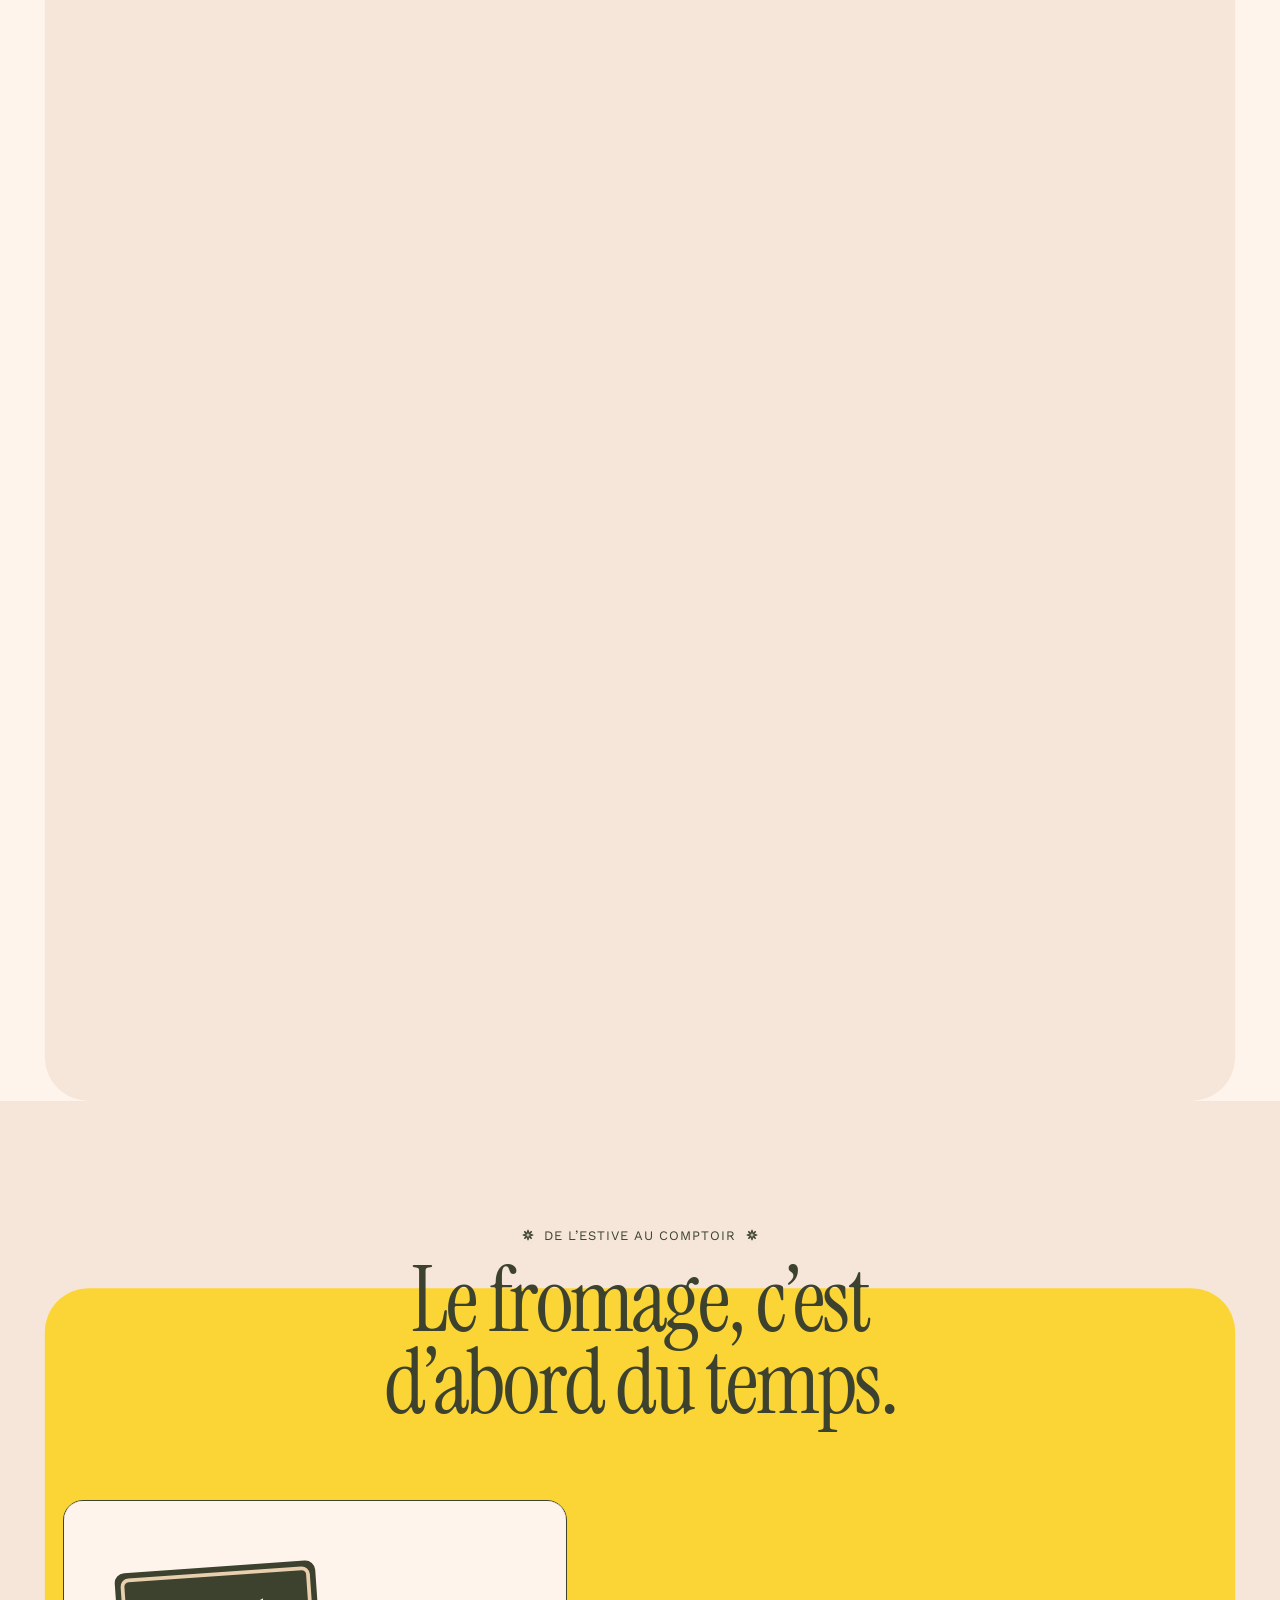
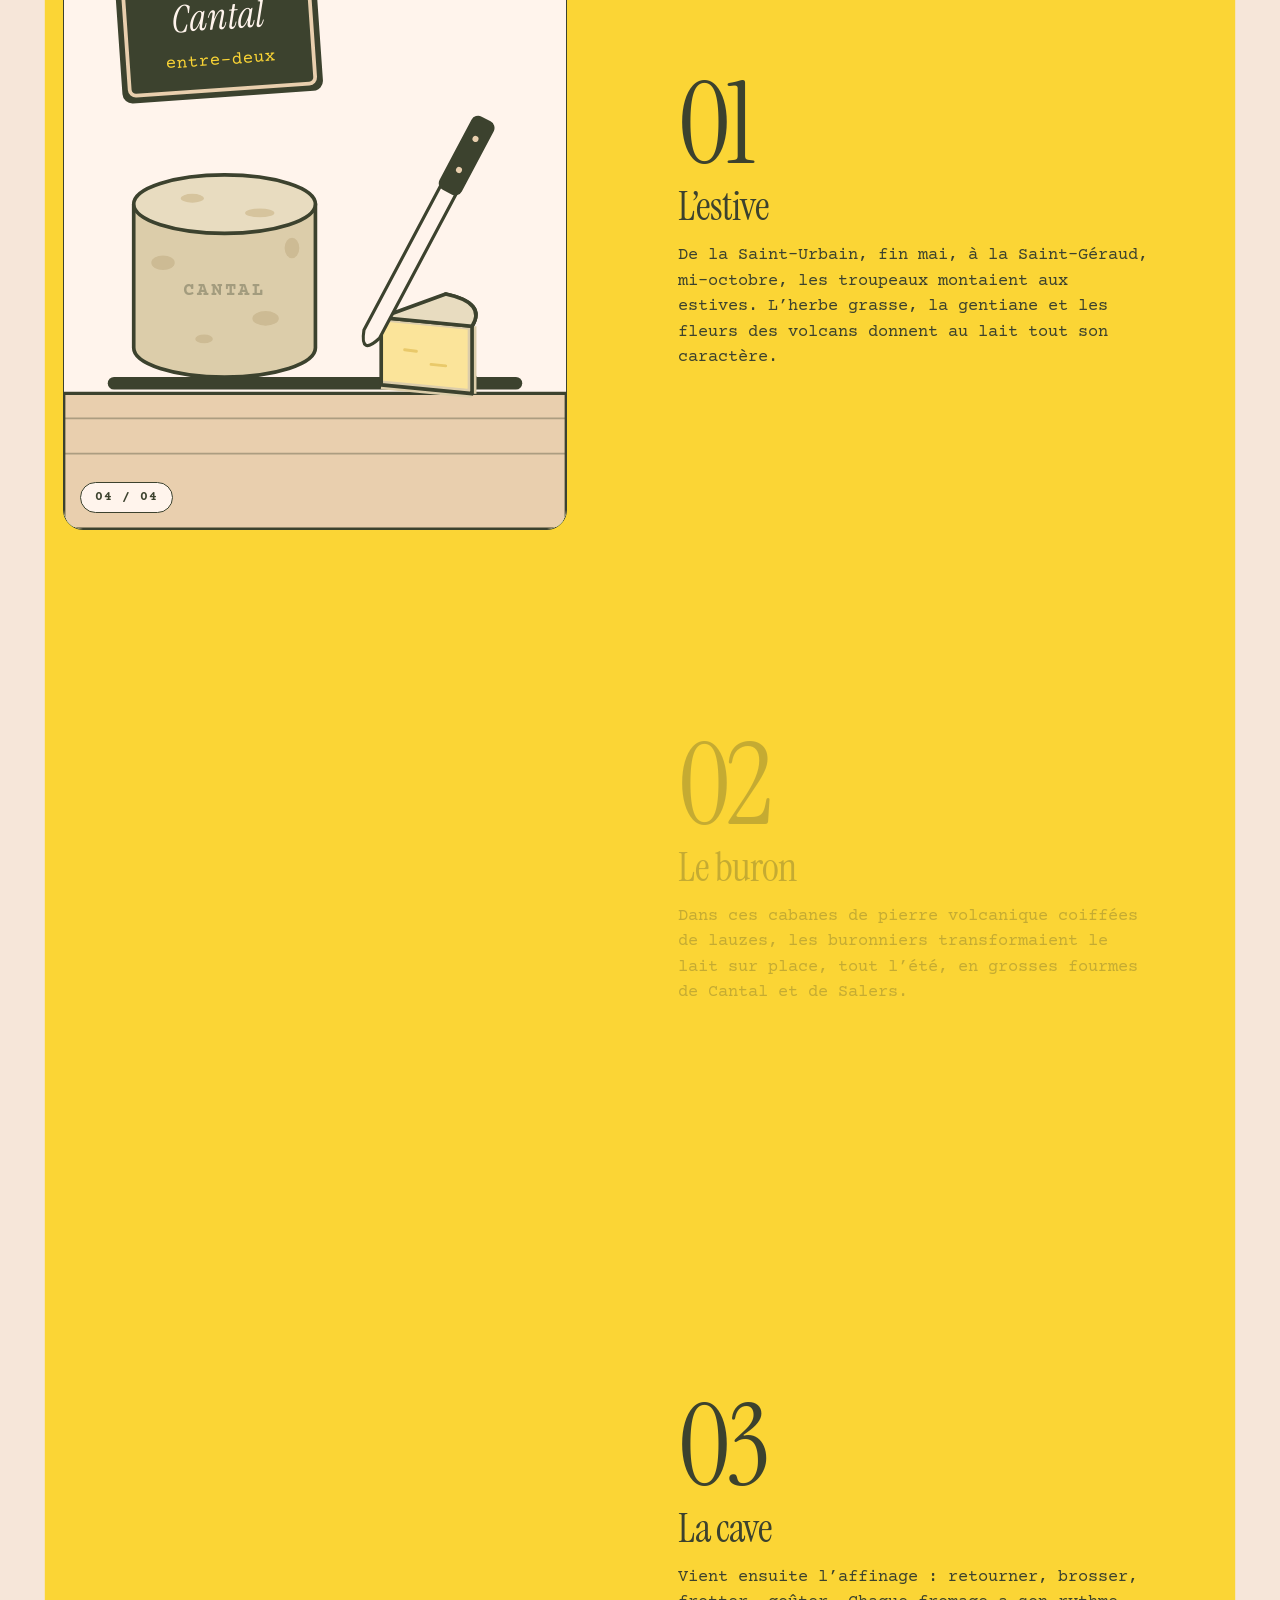
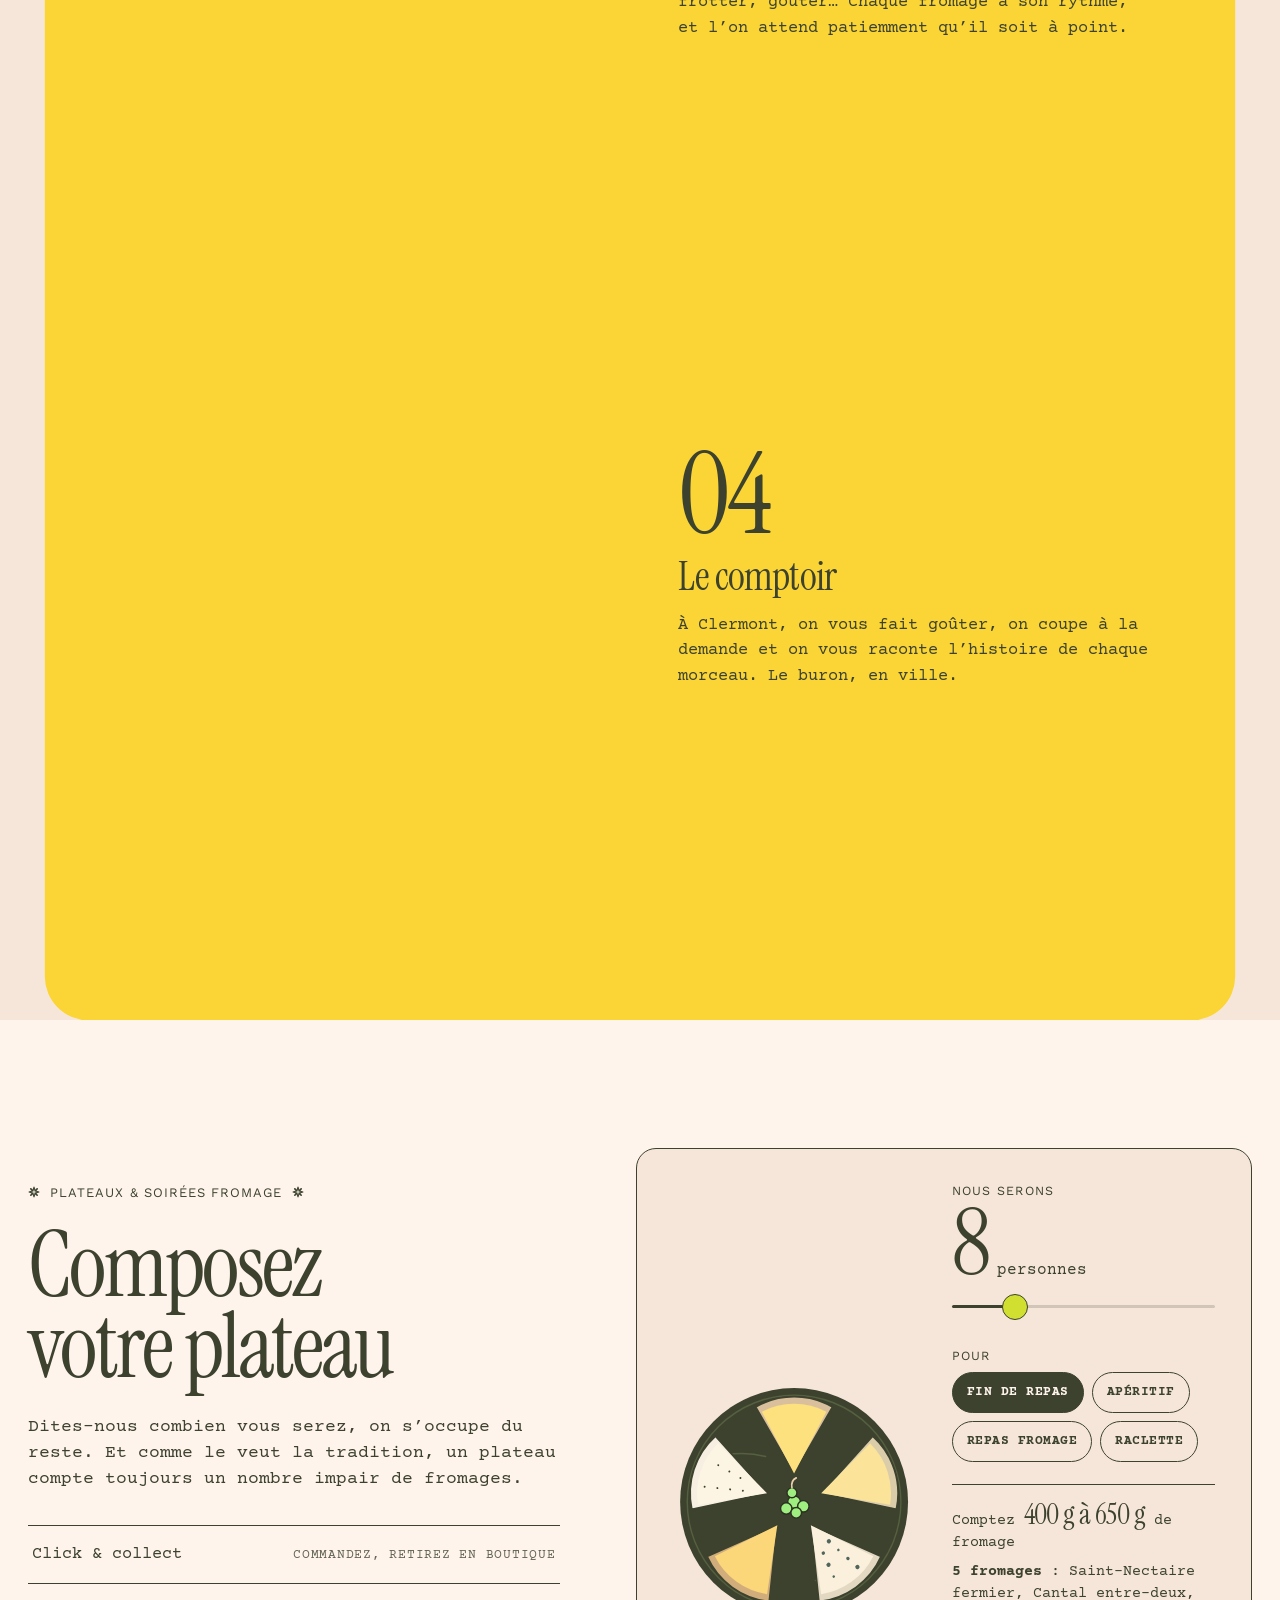
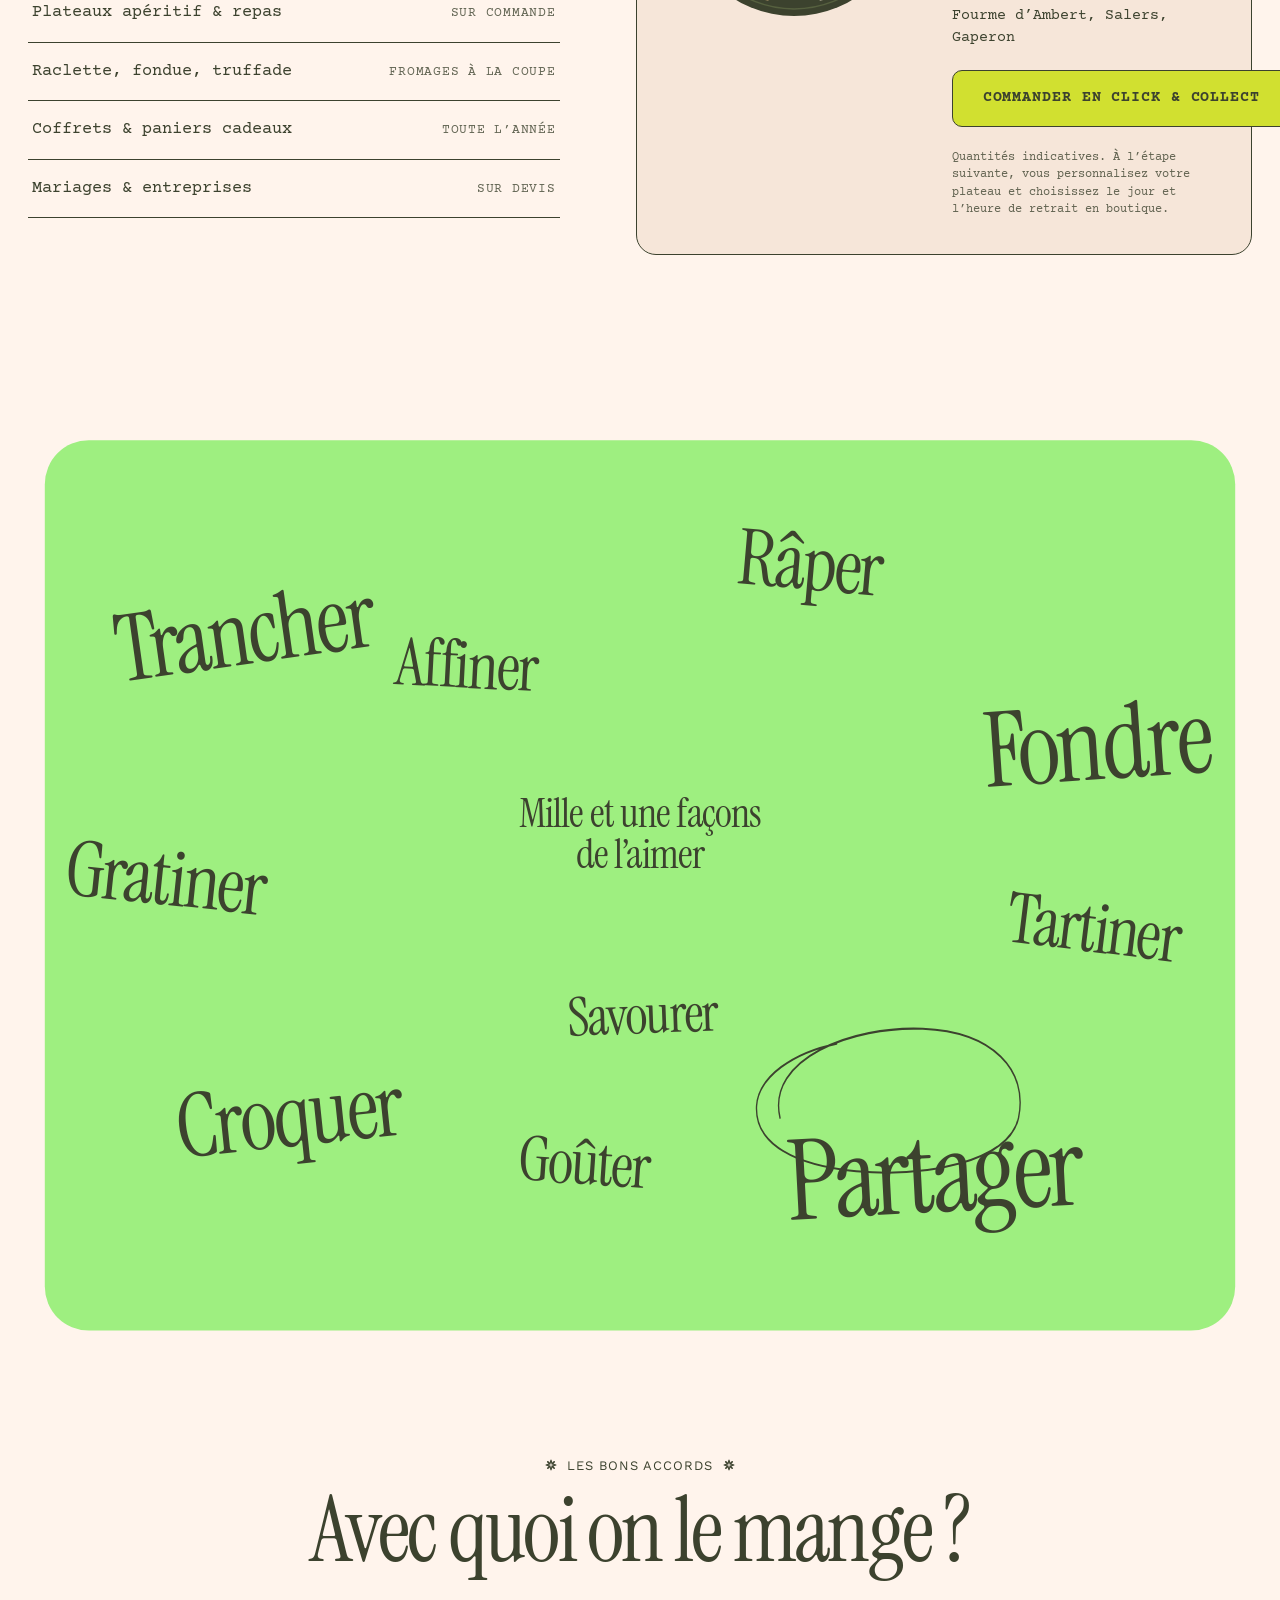
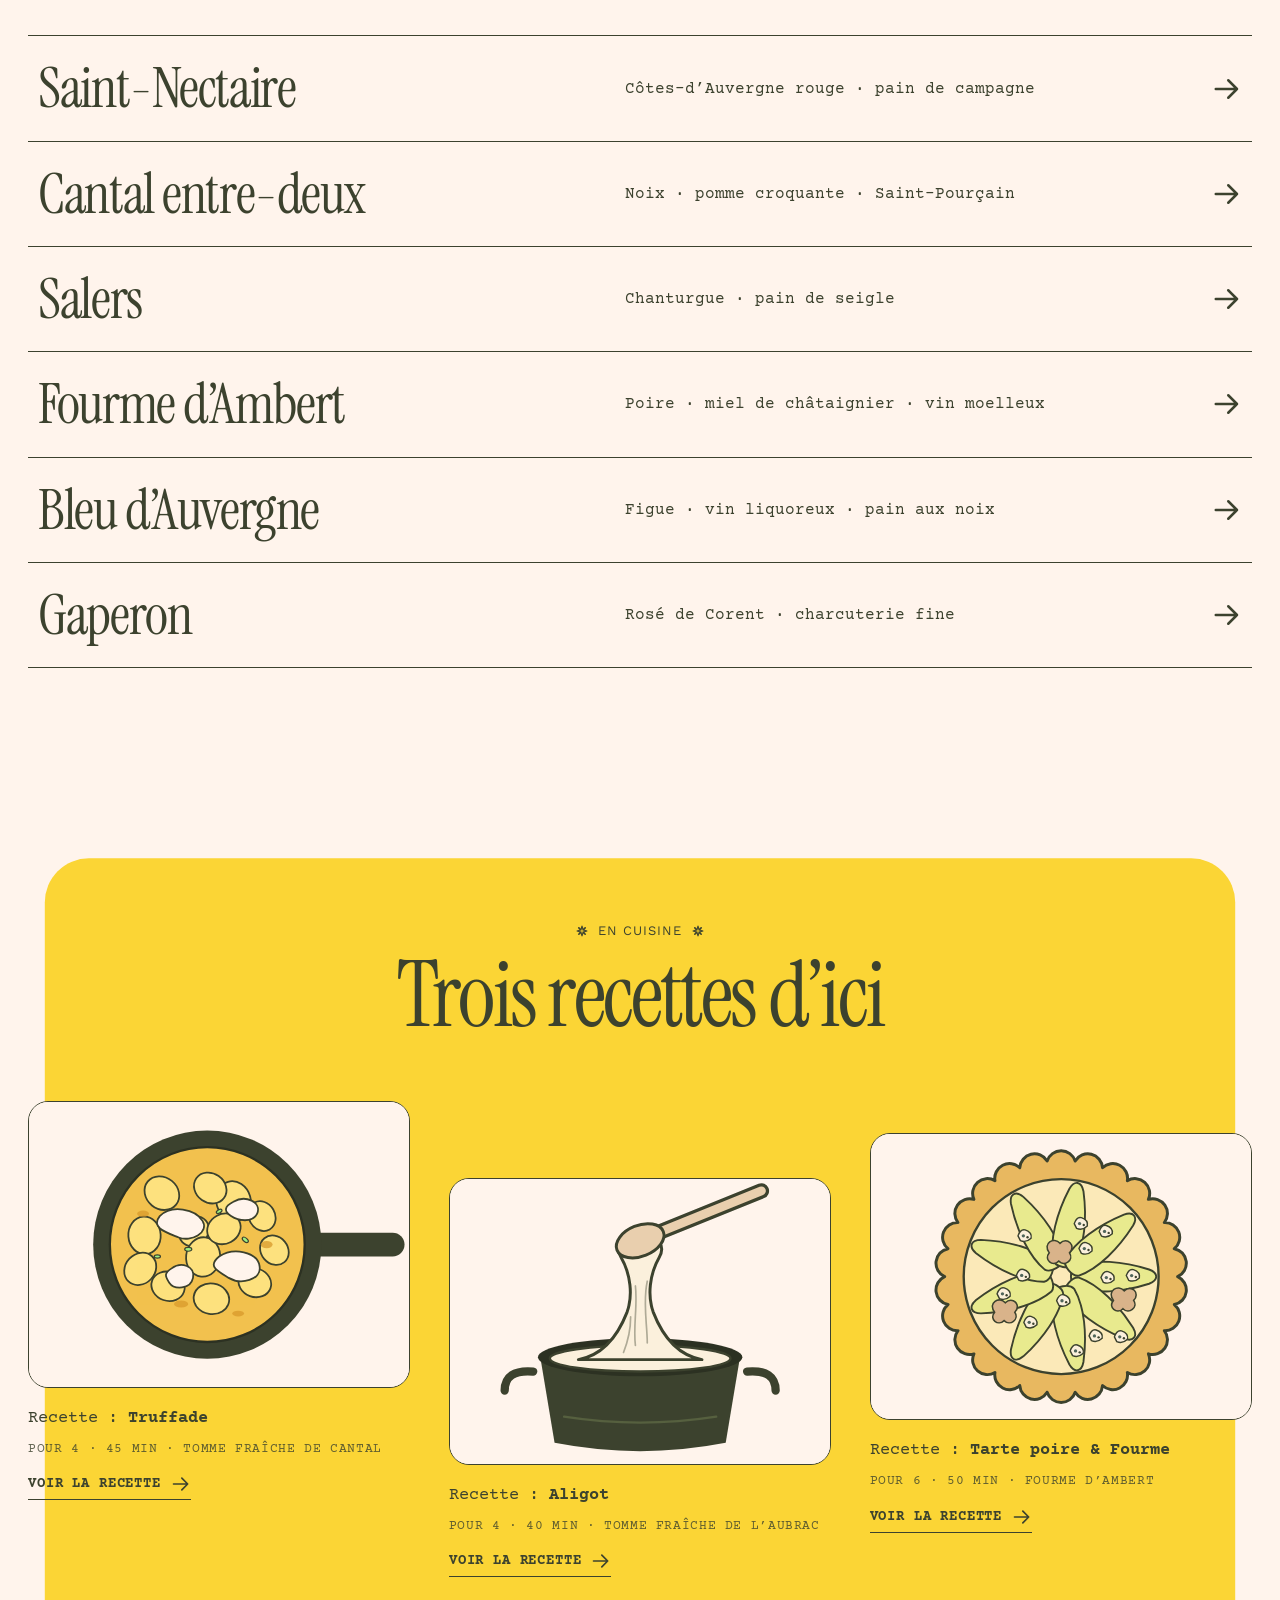
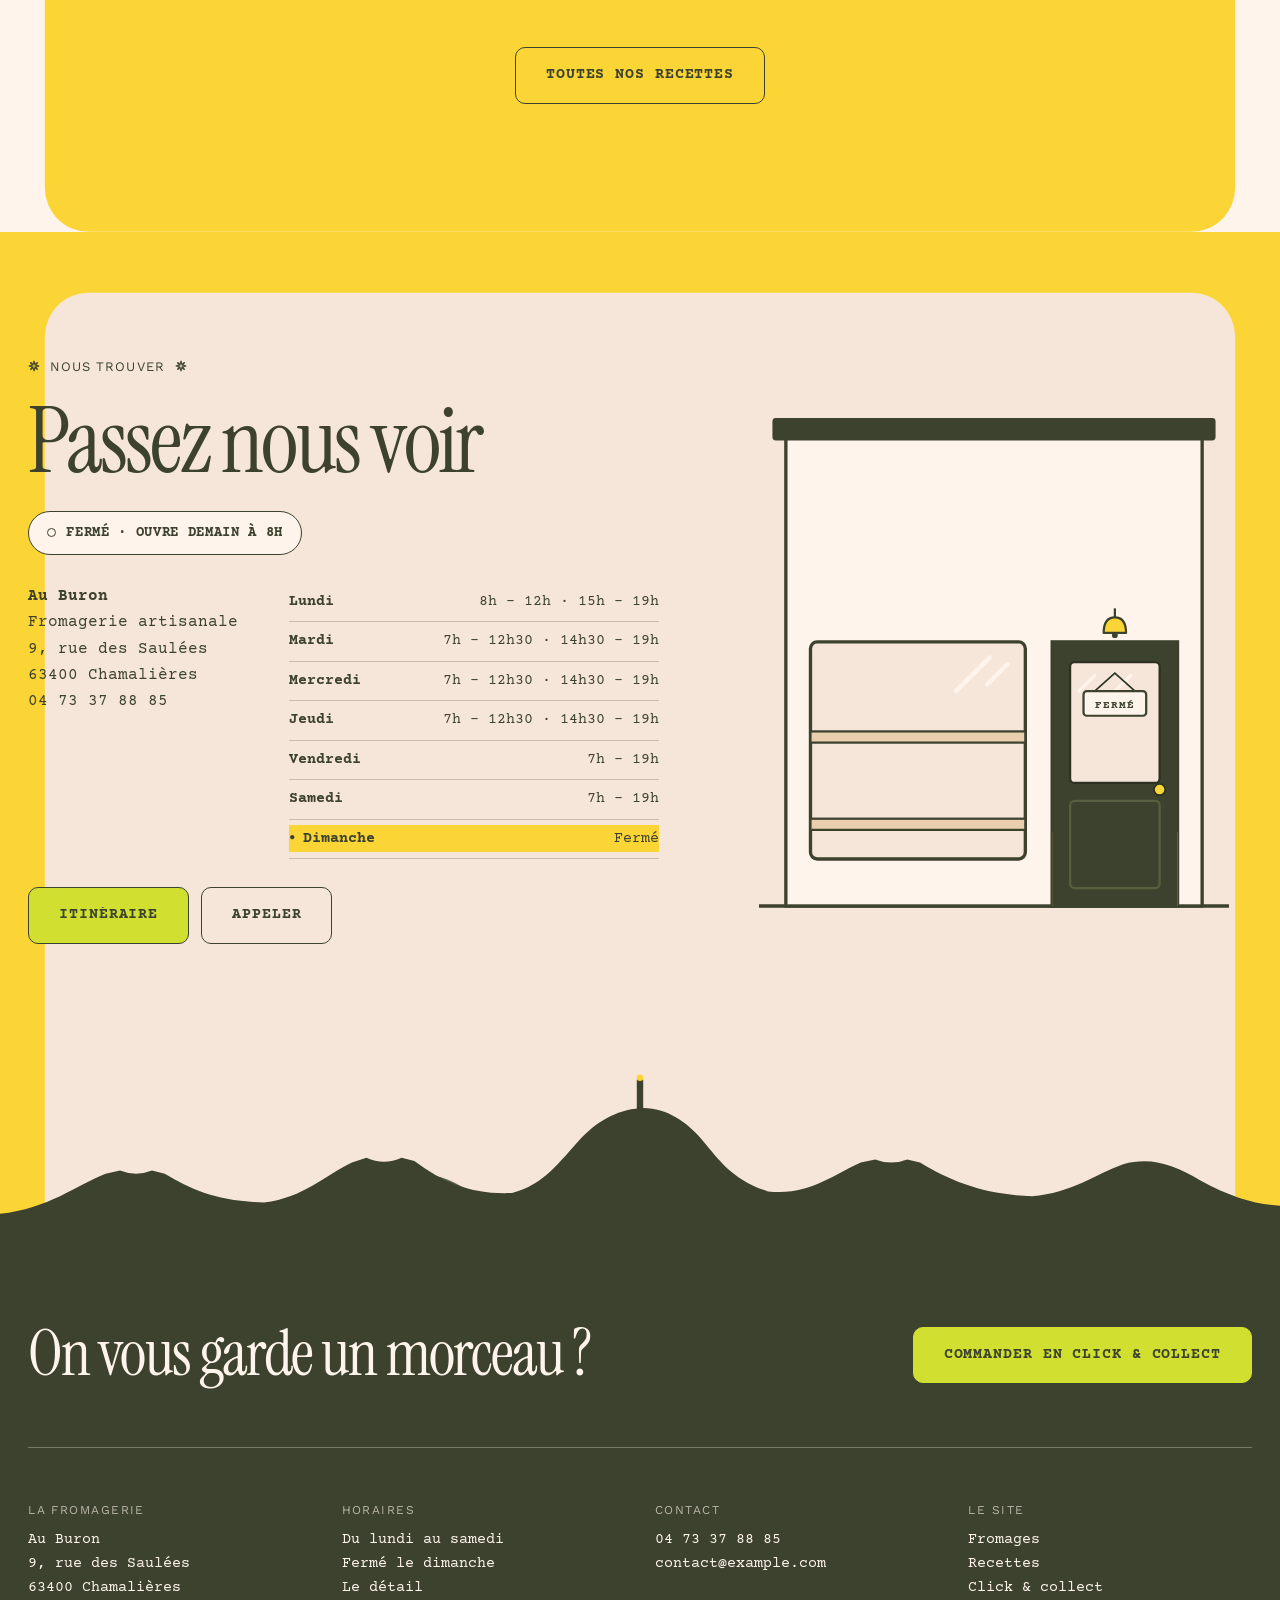
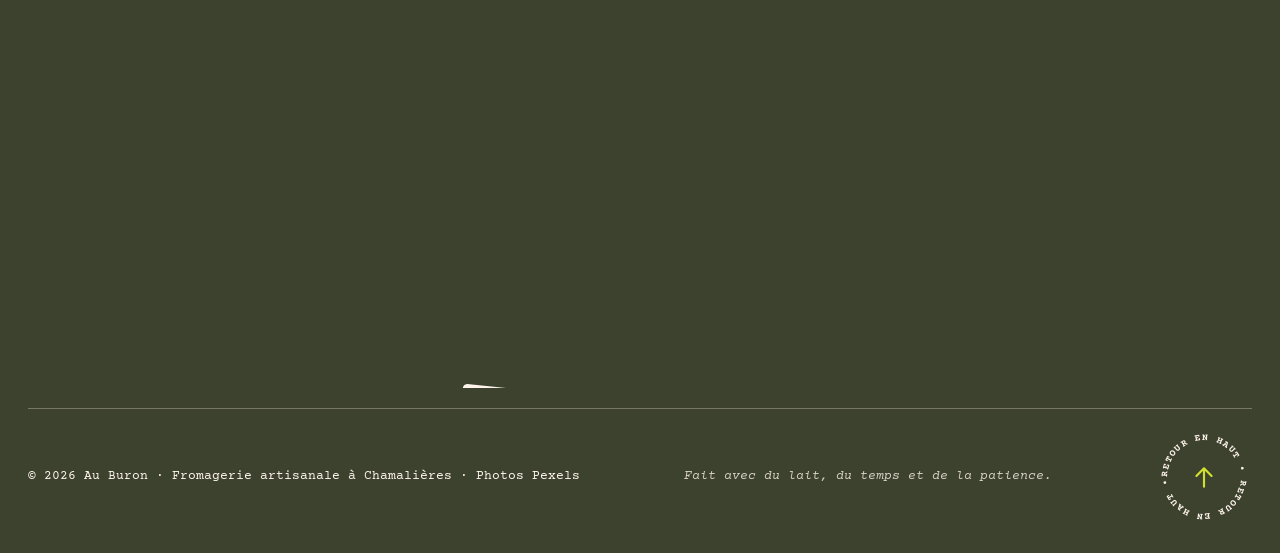
==== commit ab4e5274: "Corrige la virgule du manifeste et la commande par téléphone - La virgule reste collée à la pastille" ====
--- a/index.html
+++ b/index.html
@@ -537,7 +537,7 @@
         Là-haut, dans les estives, le buron
         <span class="inline-pill inline-pill--mustard" aria-hidden="true"><svg viewBox="0 0 240 180"><use href="#hut"/></svg></span>
         est une cabane de pierre et de lauzes où l’on faisait le fromage tout l’été. Nous en avons gardé l’essentiel&nbsp;: du lait
-        <span class="inline-pill inline-pill--green" aria-hidden="true"><svg viewBox="0 0 132 86"><use href="#cow"/></svg></span>,
+        <span class="nowrap"><span class="inline-pill inline-pill--green" aria-hidden="true"><svg viewBox="0 0 132 86"><use href="#cow"/></svg></span>,</span>
         du temps
         <span class="inline-pill inline-pill--peach" aria-hidden="true"><svg viewBox="0 0 104 104"><use href="#wheel-top"/></svg></span>
         et du savoir-faire.
--- a/assets/css/style.css
+++ b/assets/css/style.css
@@ -1332,3 +1332,30 @@
   border: 2px solid var(--ink);
   box-shadow: 0 6px 14px rgba(60, 66, 46, .3);
 }
+
+/* ---------- Manifeste : la ponctuation reste collée à sa pastille ---------- */
+.nowrap { white-space: nowrap; }
+
+/* ---------- Commande par téléphone ---------- */
+.phone-order {
+  display: flex; align-items: center; gap: 14px; margin-top: 4px;
+  padding: 14px 16px; border: 1px solid var(--ink); border-radius: var(--radius-btn);
+  color: var(--ink); text-decoration: none; background: var(--cream);
+  transition: background-color .3s var(--ease-out);
+}
+.phone-order:hover, .phone-order:focus-visible { background: var(--mustard); }
+.phone-order__icon {
+  flex: none; display: grid; place-items: center; width: 42px; height: 42px;
+  border-radius: 50%; background: var(--ink);
+}
+.phone-order__icon svg { width: 20px; height: 20px; fill: var(--cream); }
+.phone-order:hover .phone-order__icon svg { animation: phone-ring .6s ease-in-out; }
+.phone-order__text { display: grid; gap: 2px; }
+.phone-order__text span { font-size: 12px; letter-spacing: .08em; text-transform: uppercase; }
+.phone-order__text strong { font: 400 clamp(26px, 2.6vw, 32px)/1.05 var(--font-display); letter-spacing: -0.01em; }
+.pickup__done.is-phone { white-space: pre-line; background: var(--mustard); }
+@keyframes phone-ring {
+  0%, 100% { transform: rotate(0); }
+  20%, 60% { transform: rotate(-14deg); }
+  40%, 80% { transform: rotate(14deg); }
+}
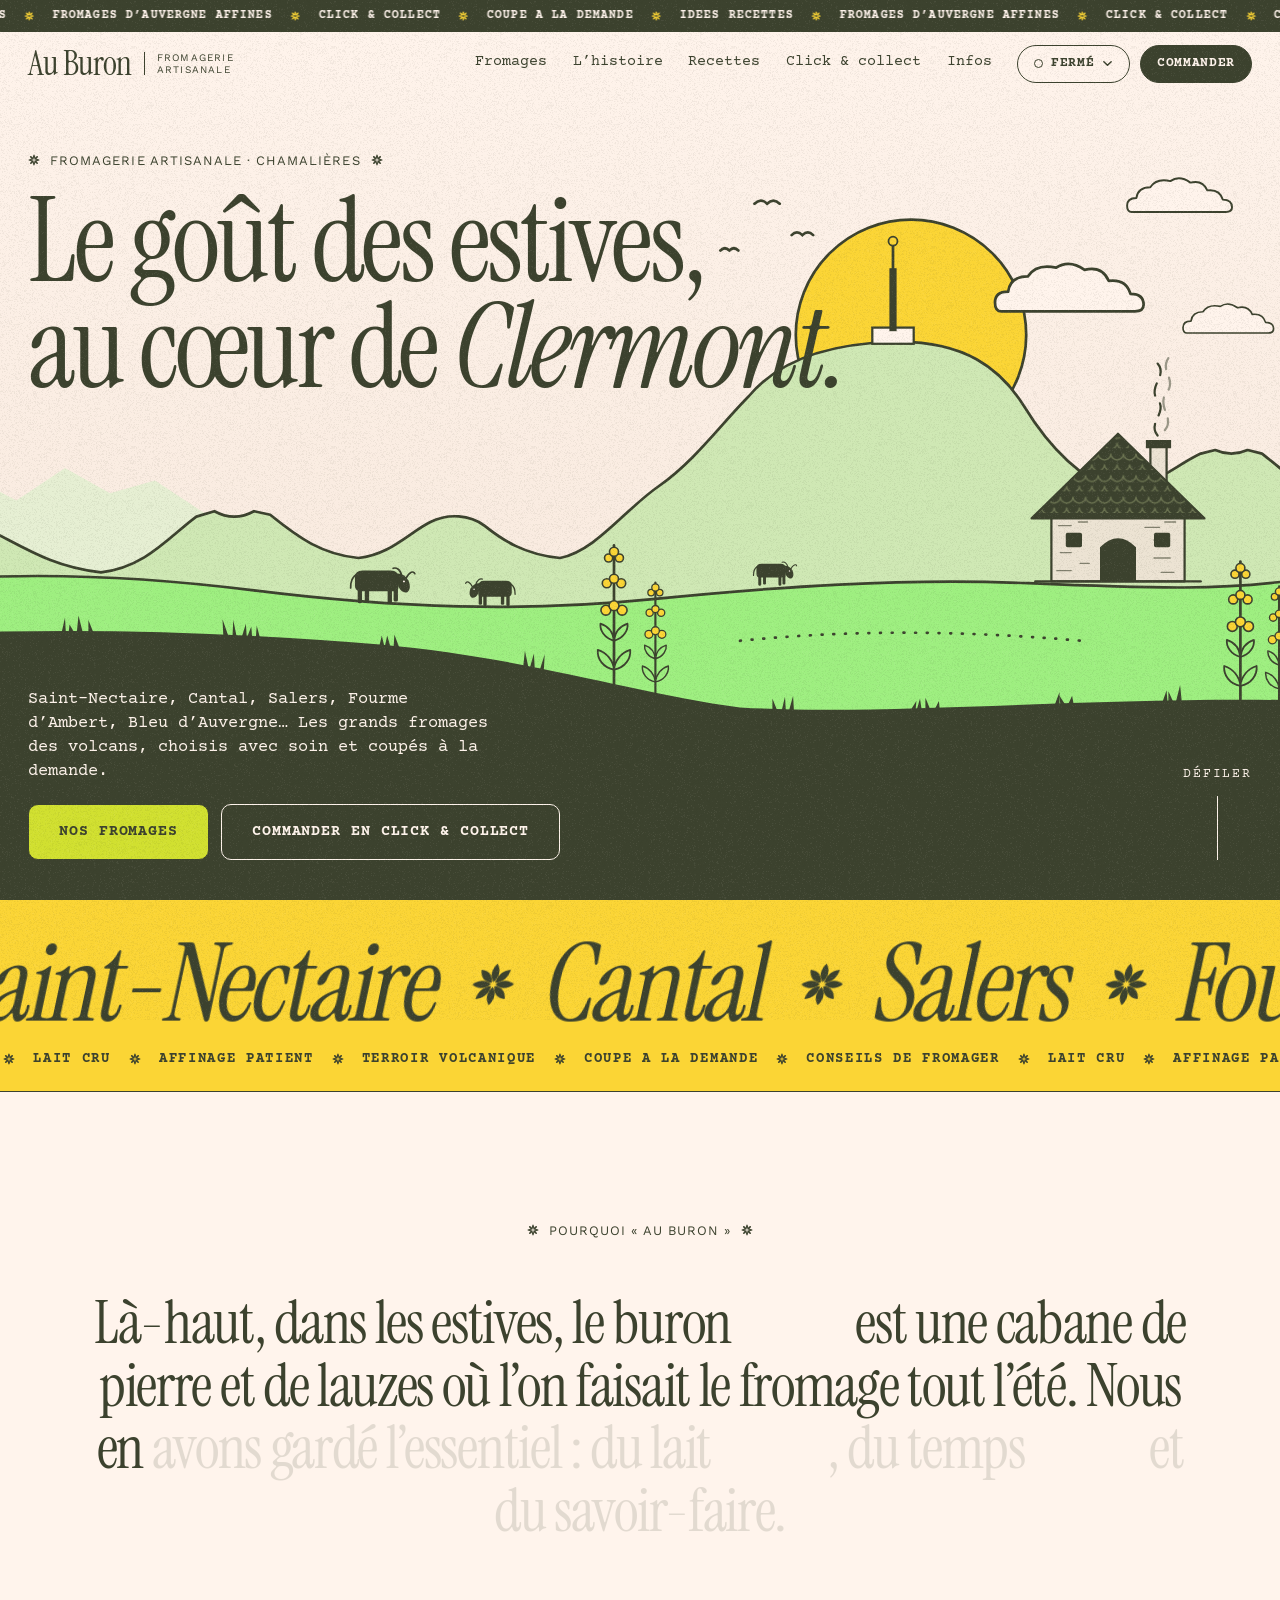
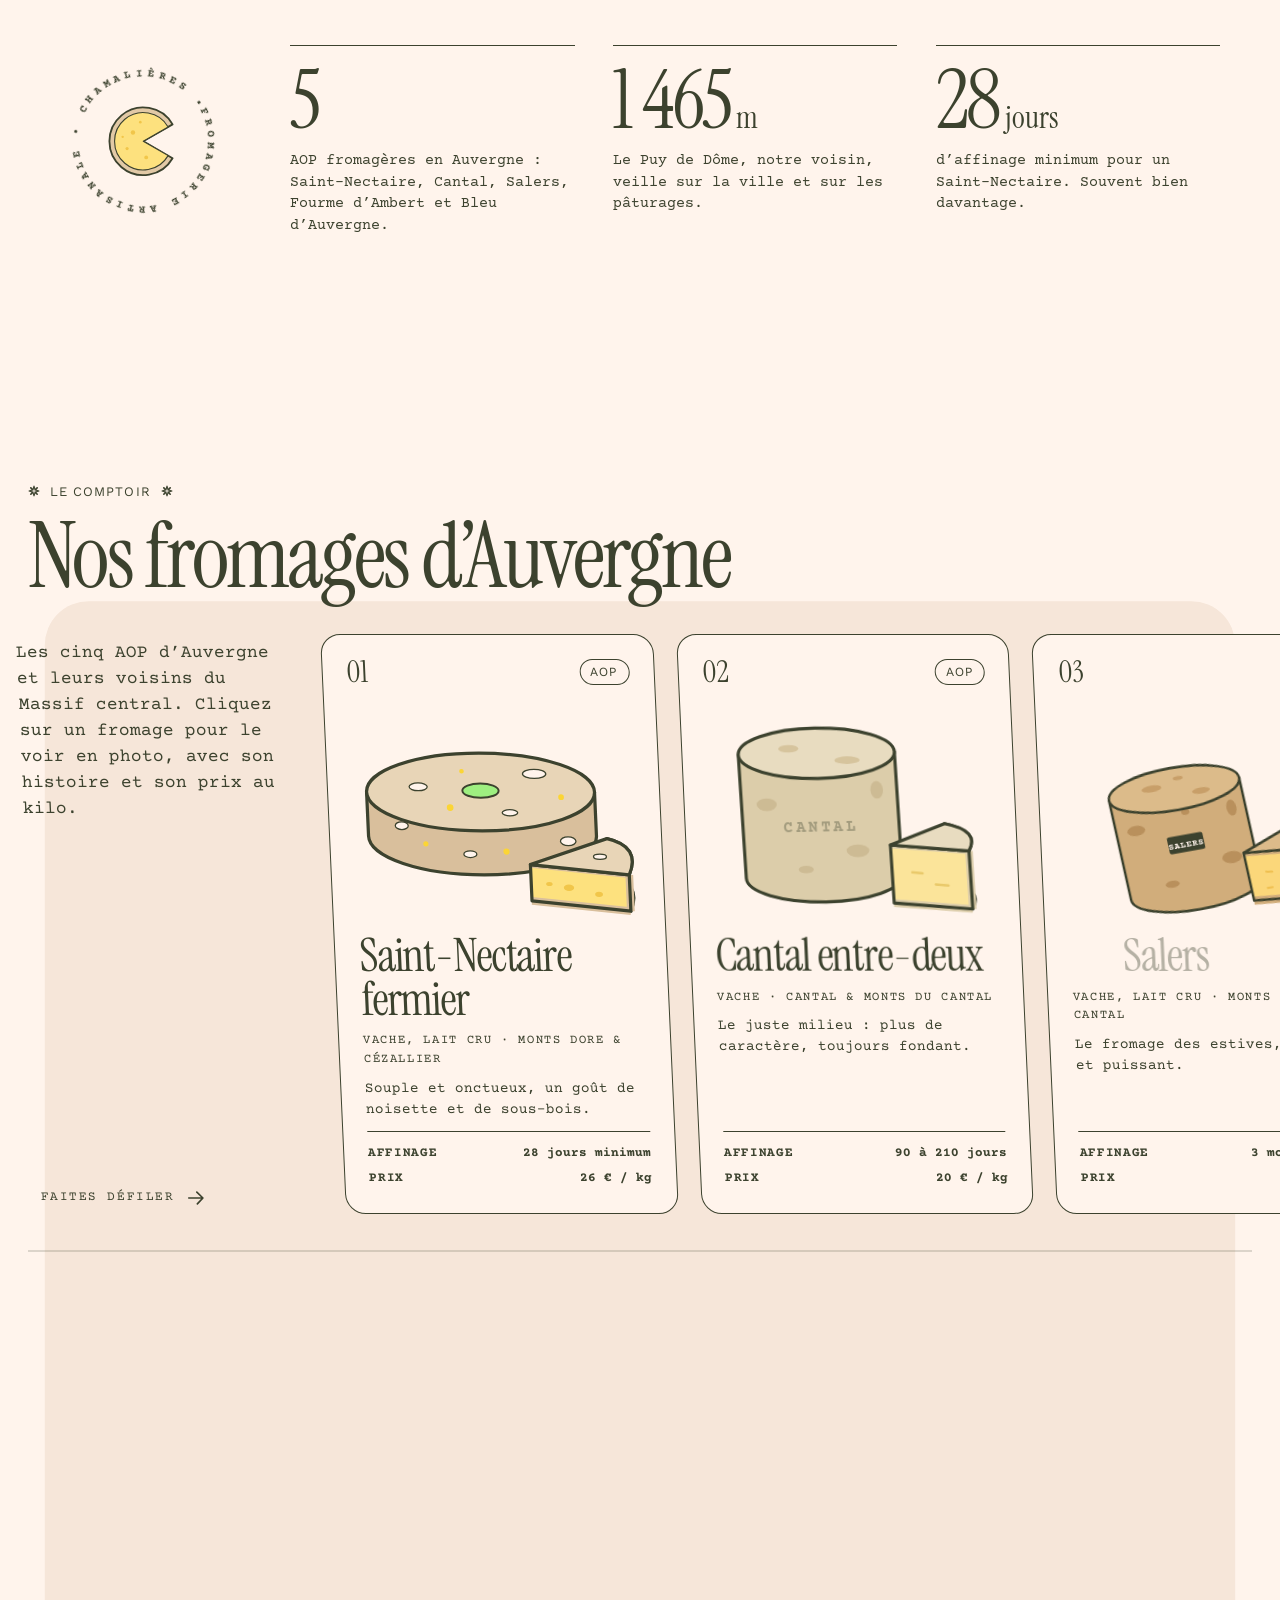
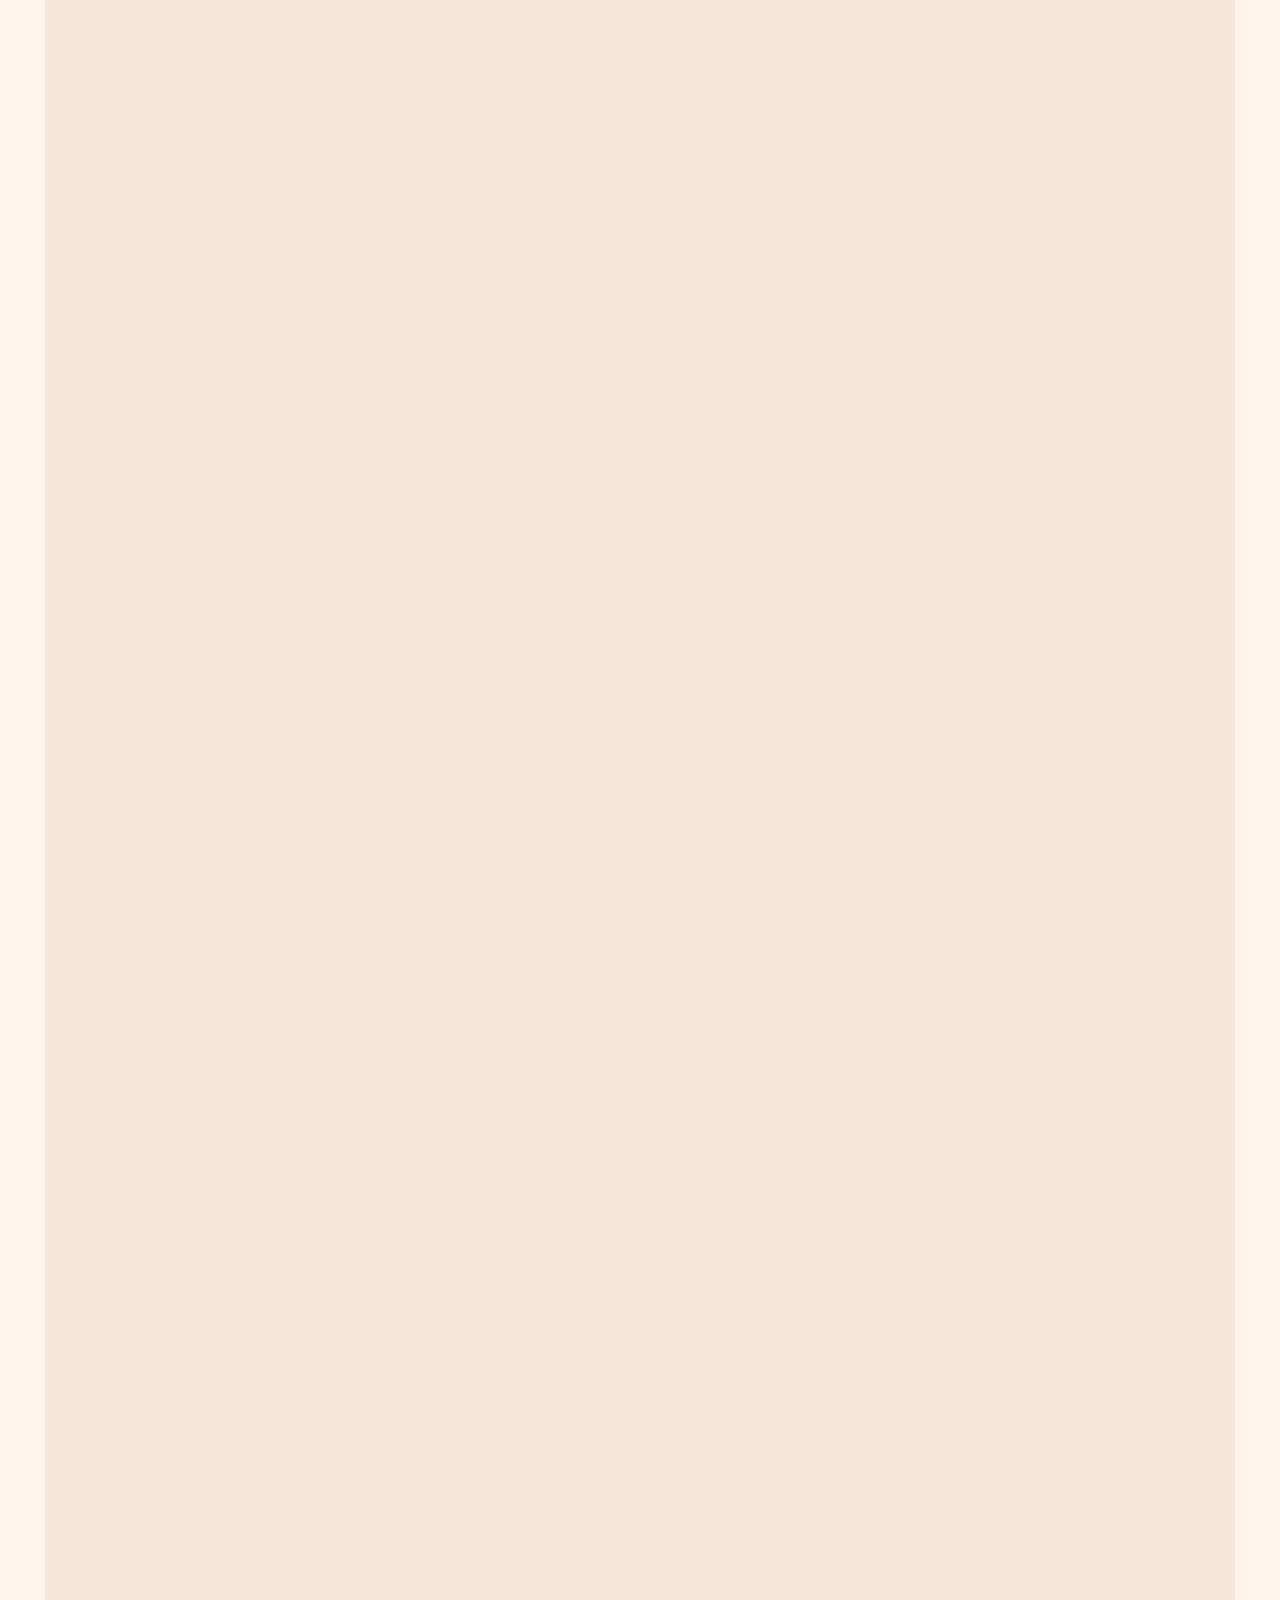
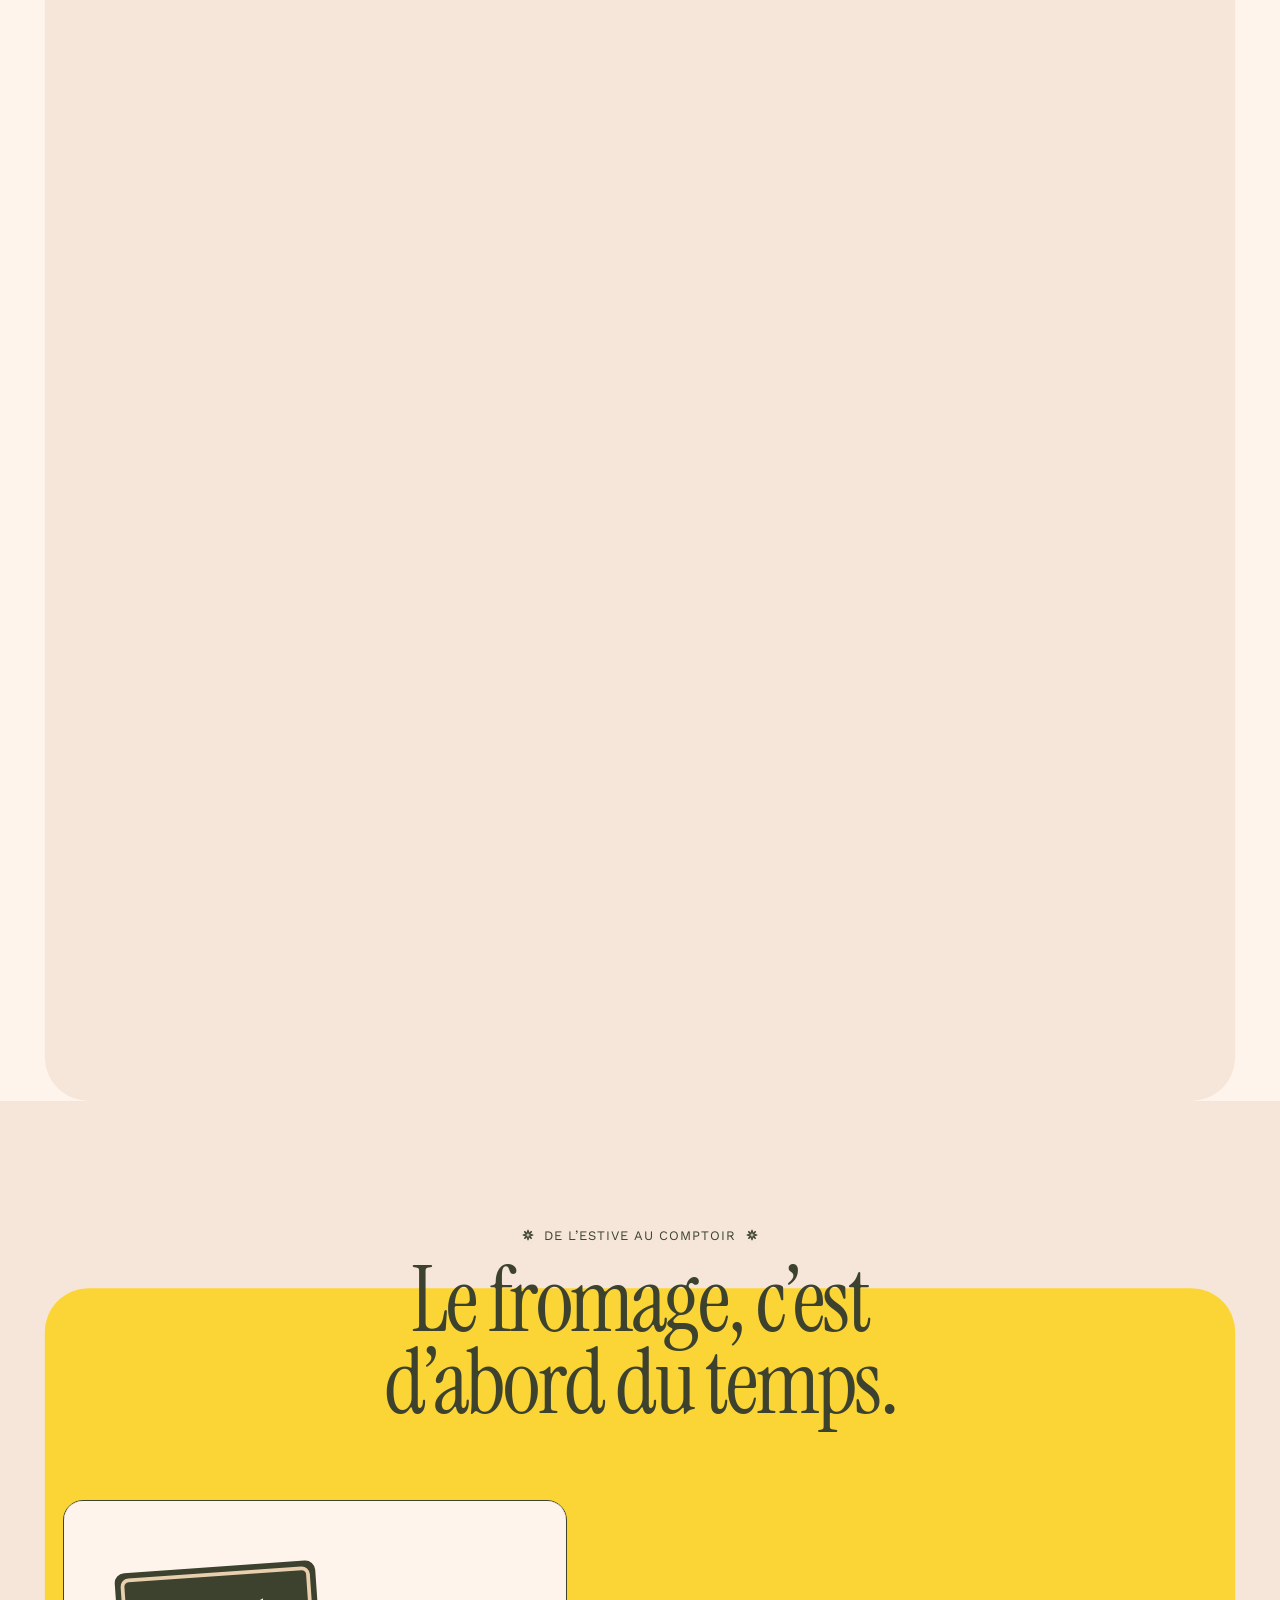
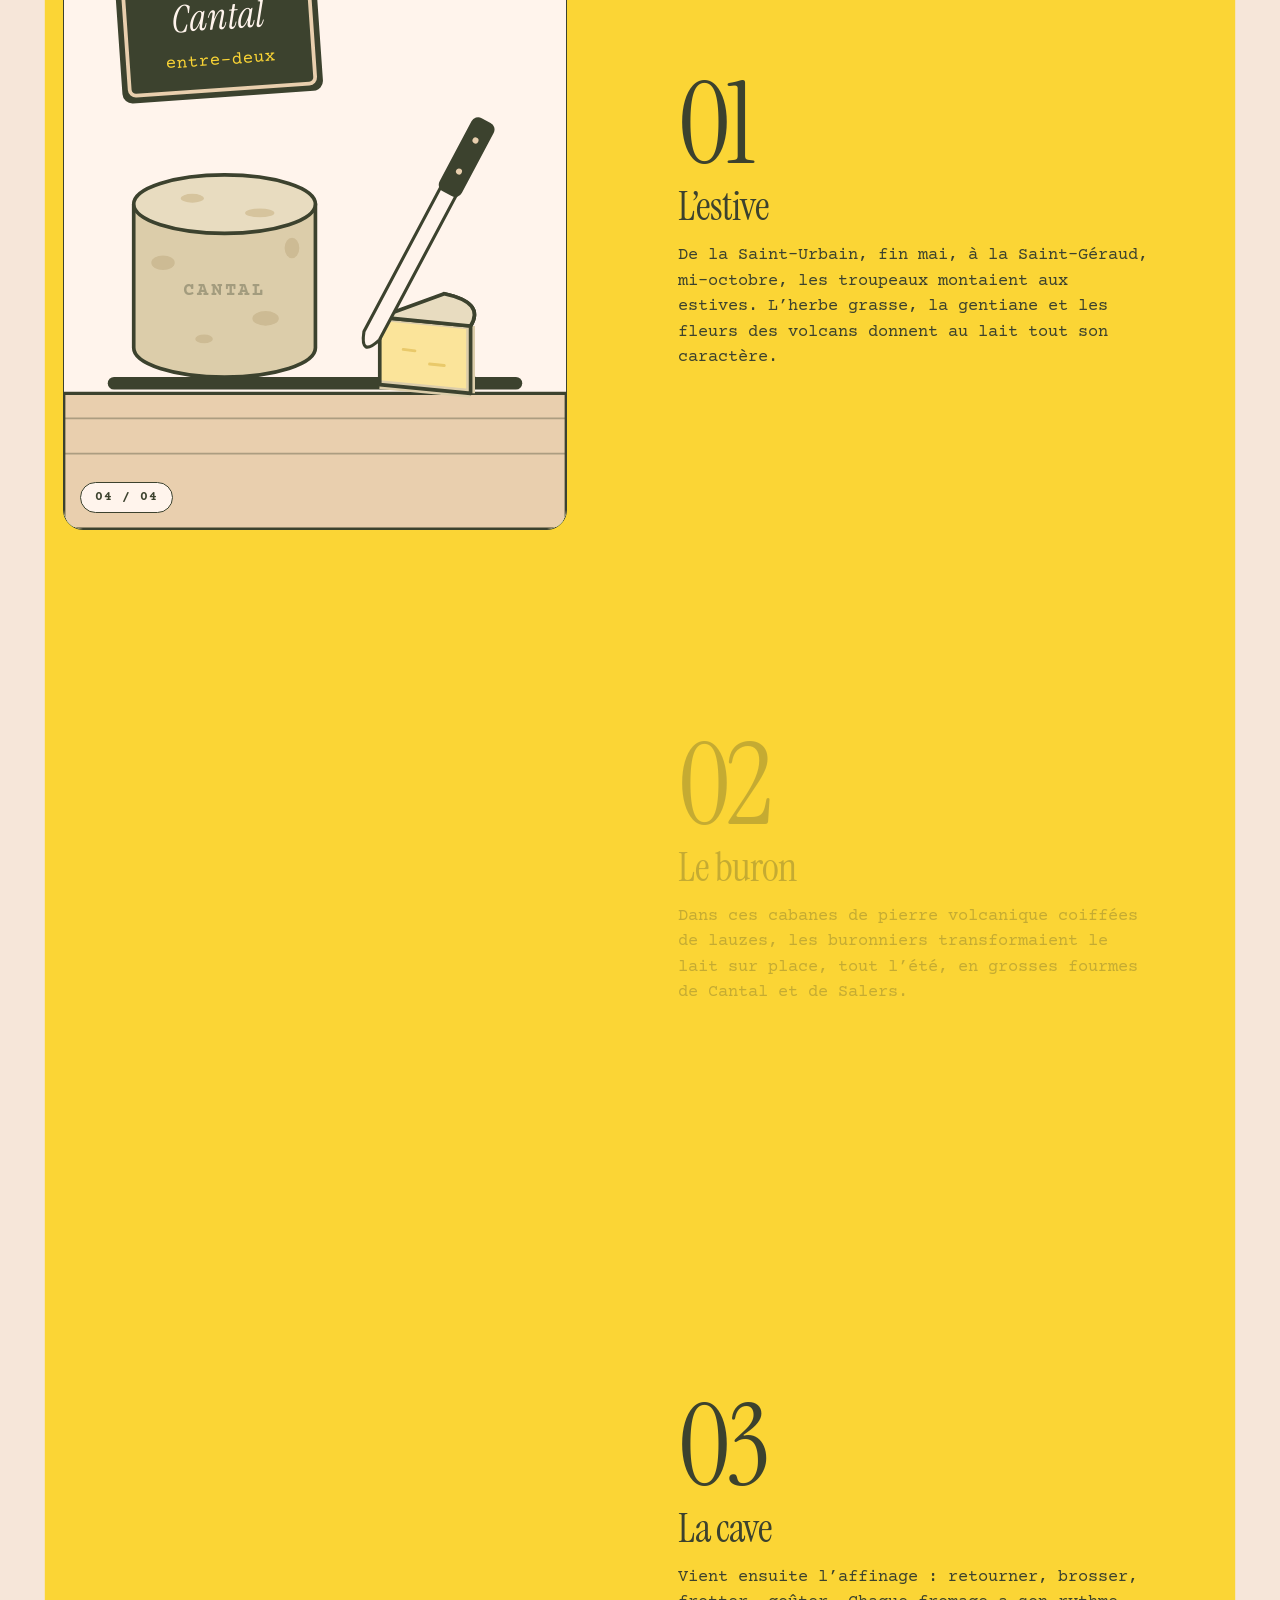
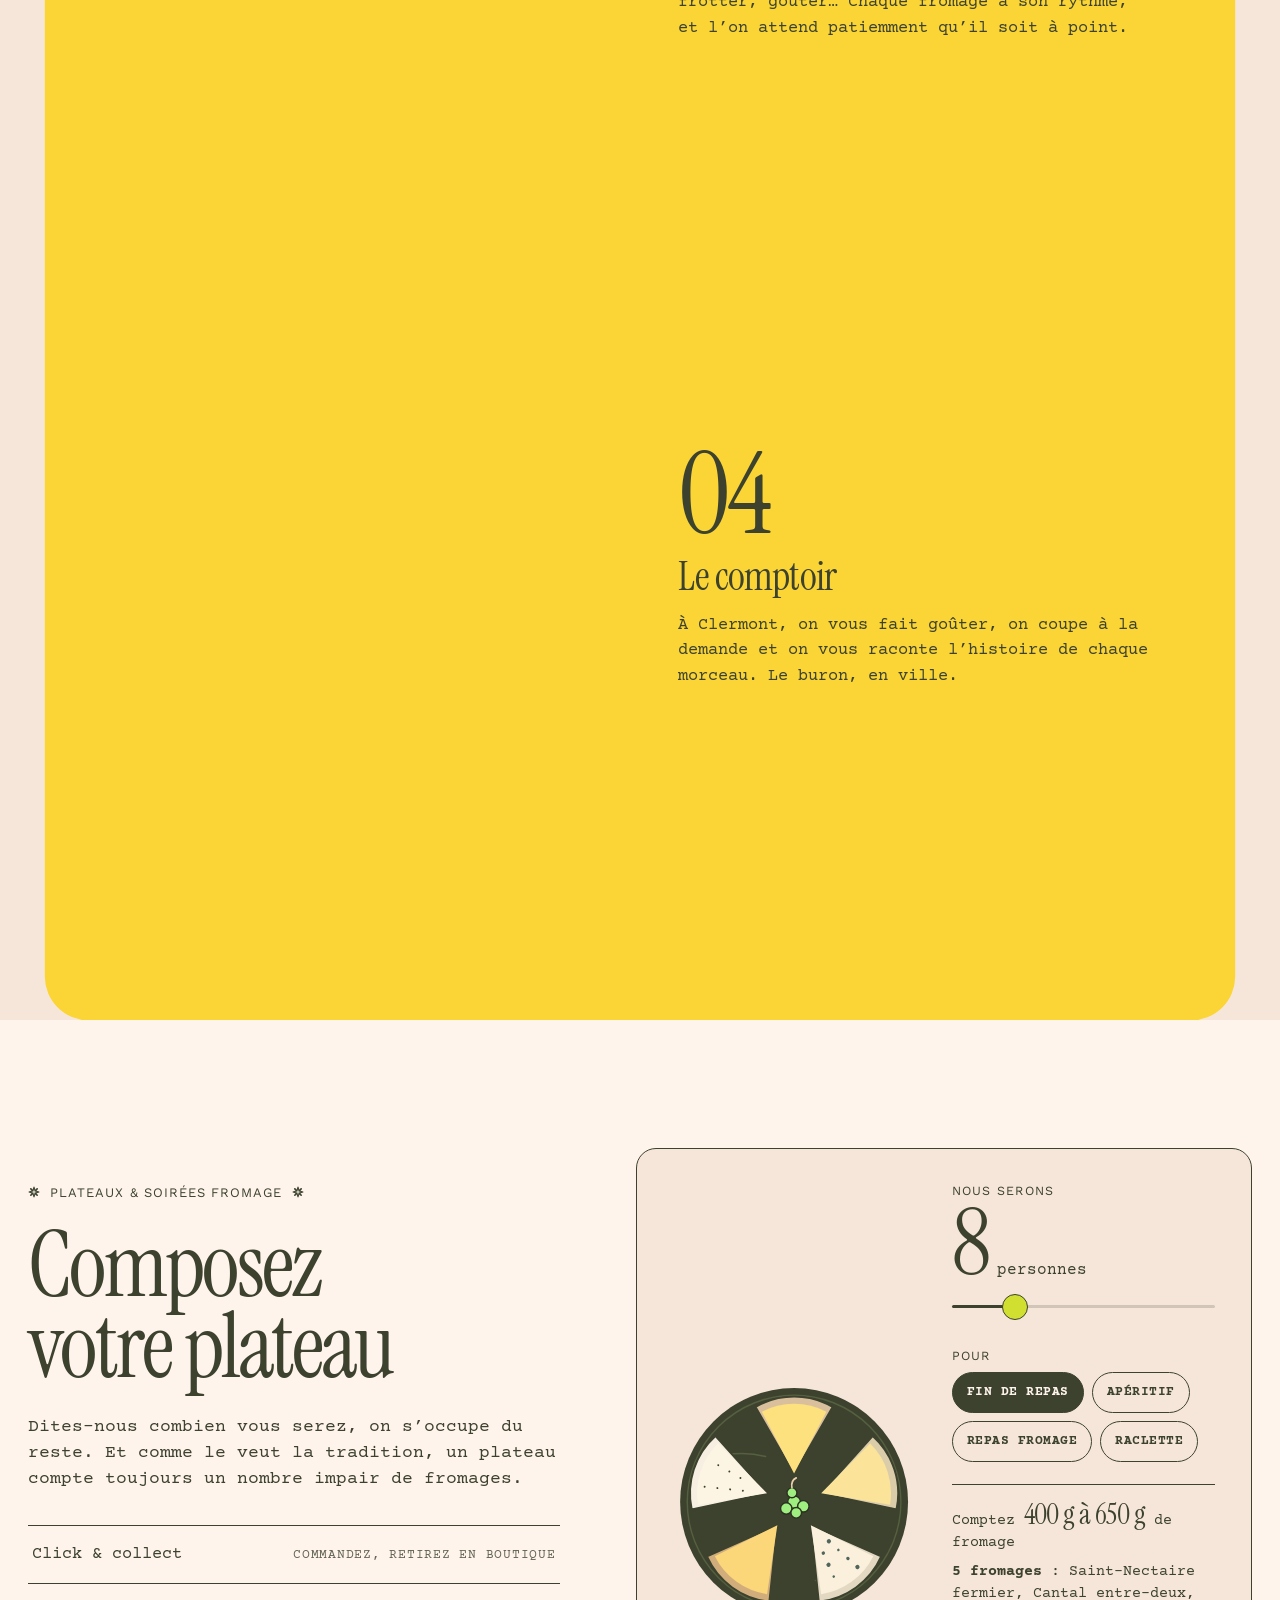
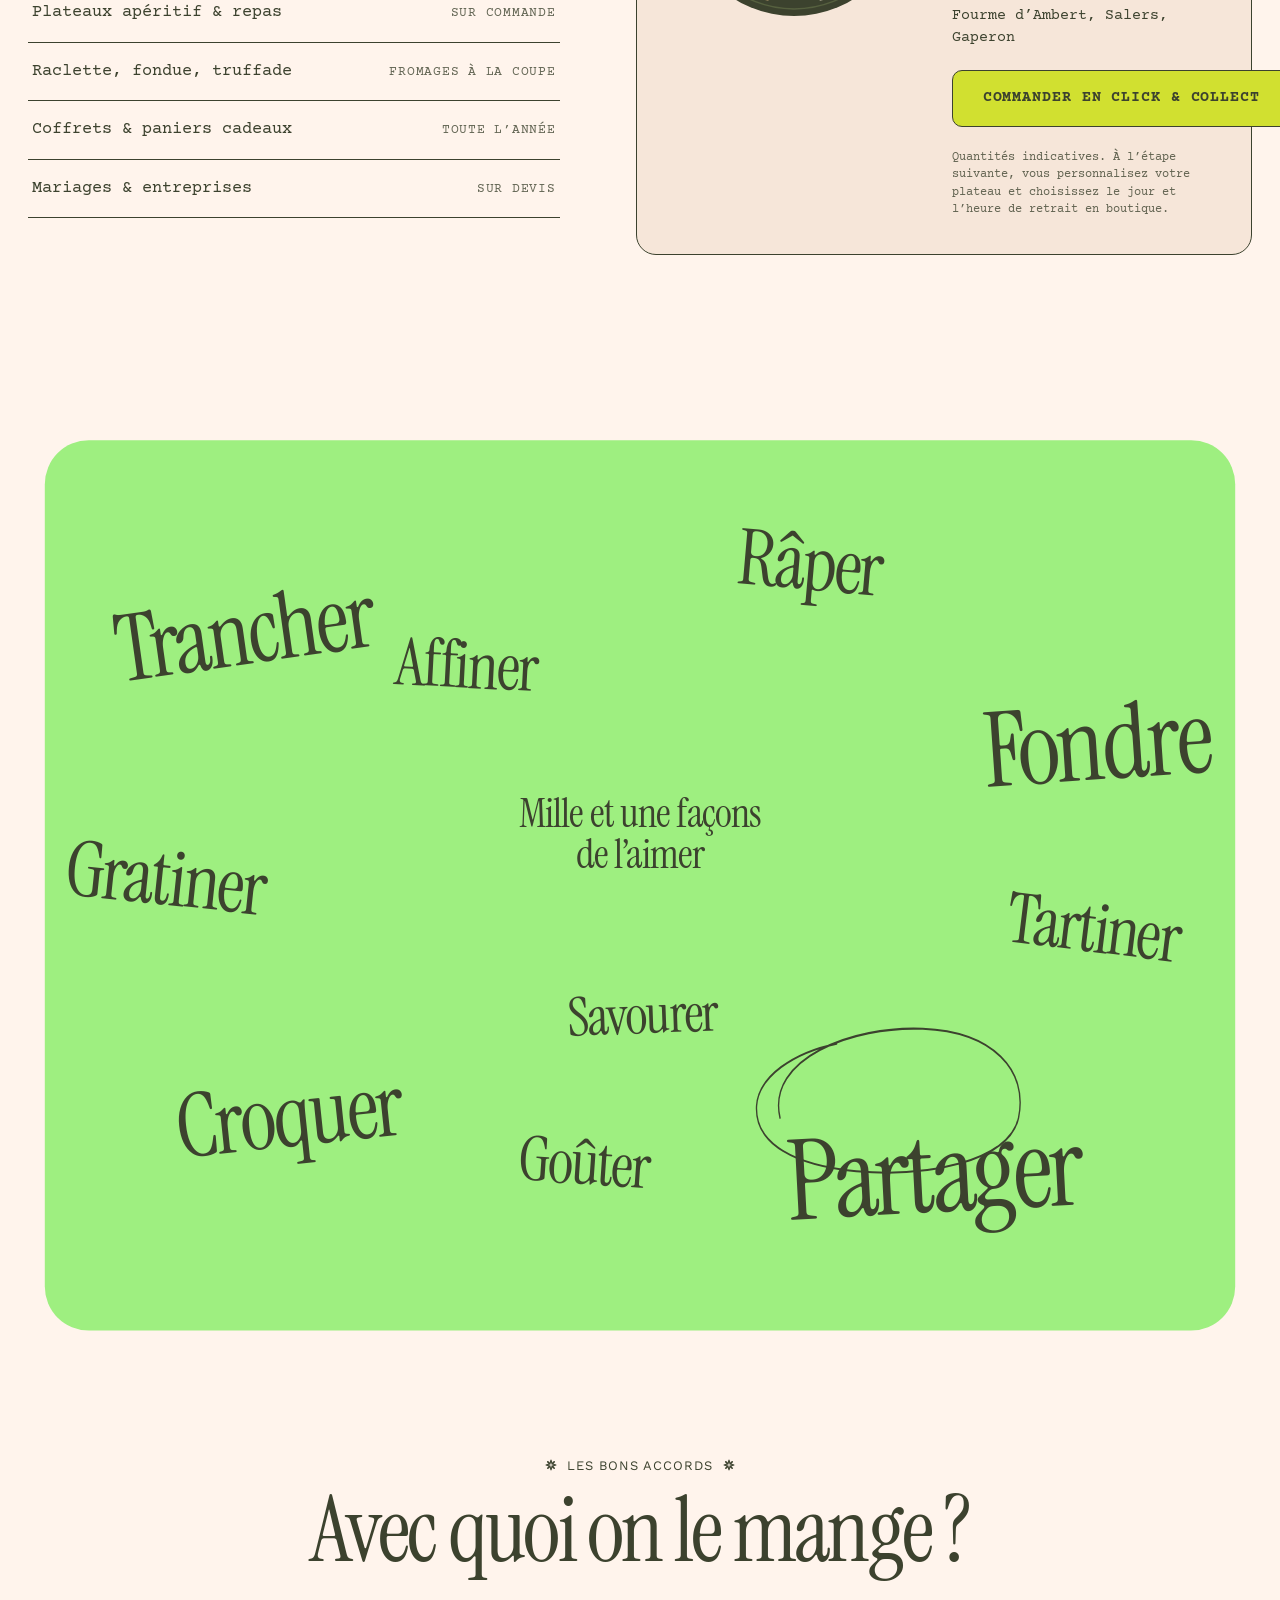
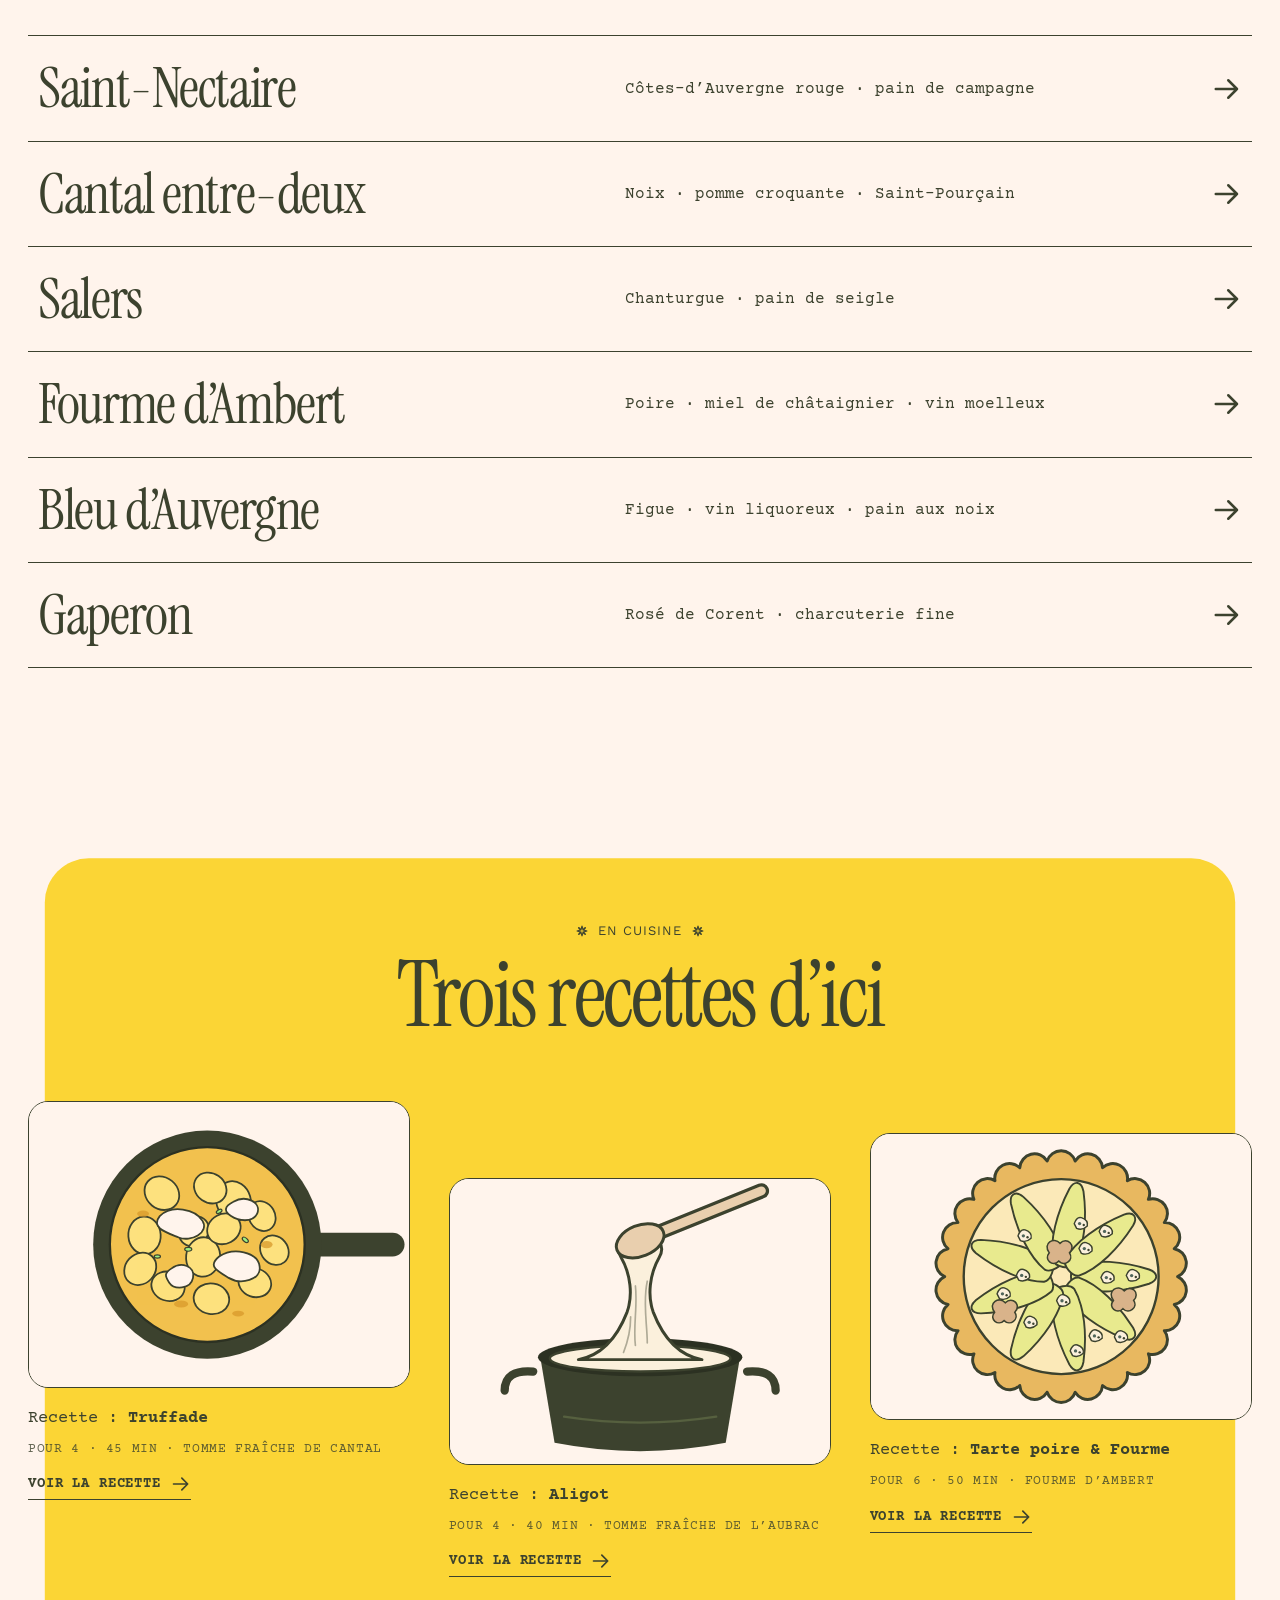
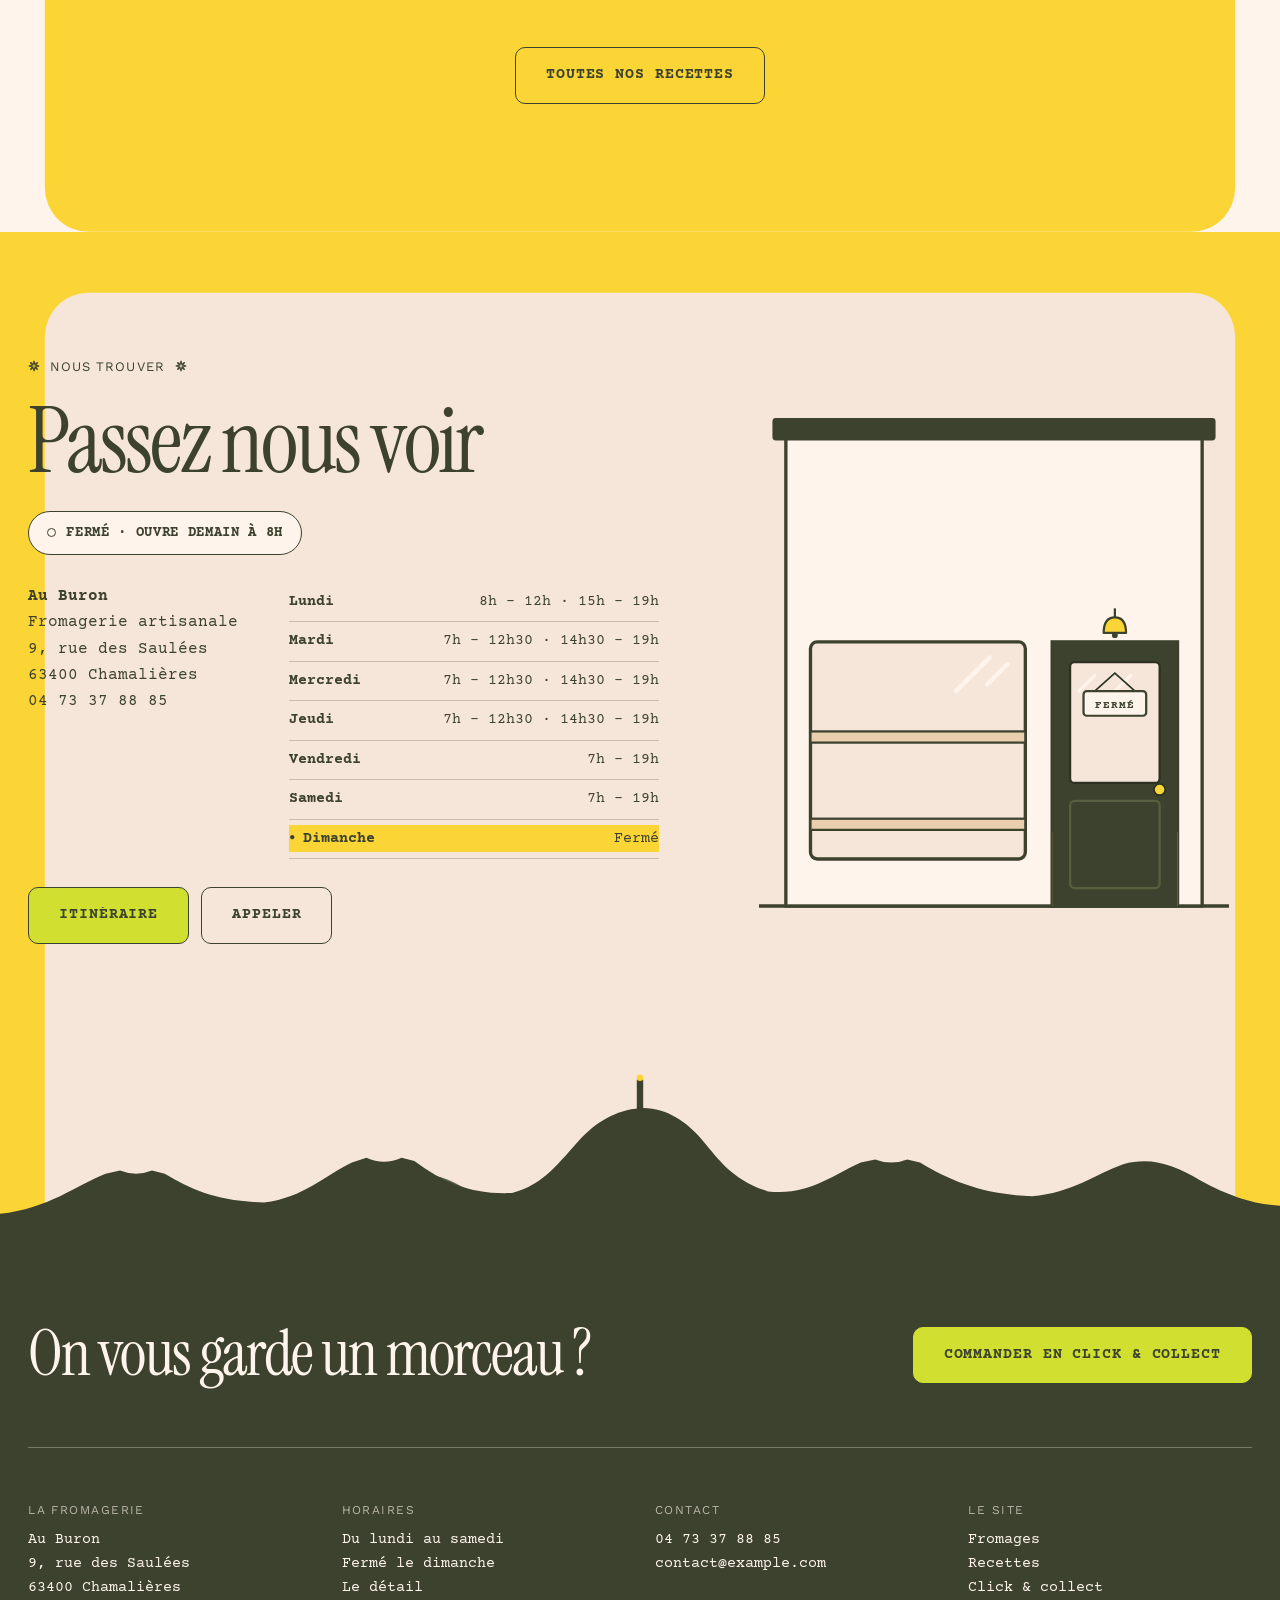
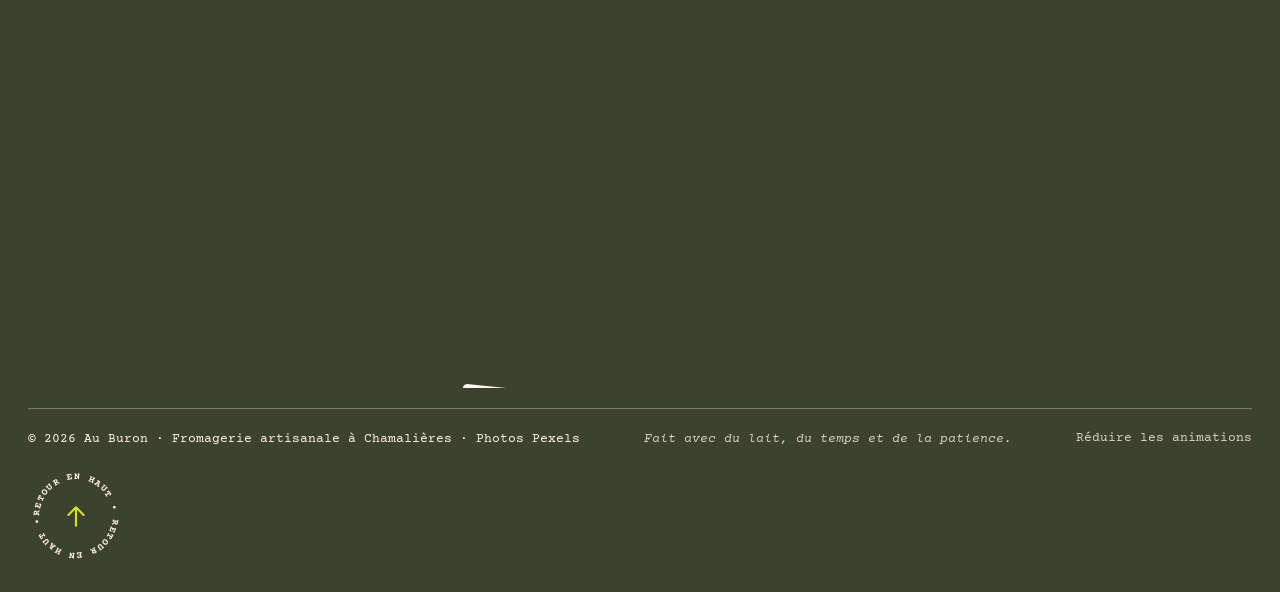
==== commit 8aefeddf: "Joue les animations sur ordinateur comme sur mobile Le site coupait toutes les animations et transit" ====
--- a/index.html
+++ b/index.html
@@ -22,7 +22,7 @@
   <link rel="preload" href="assets/fonts/courier-prime-400-latin.woff2" as="font" type="font/woff2" crossorigin>
   <link rel="stylesheet" href="assets/css/style.css">
 
-  <script>document.documentElement.classList.replace('no-js', 'js');try{if(sessionStorage.getItem('lb-curtain'))document.documentElement.classList.add('is-arriving')}catch(e){}</script>
+  <script>document.documentElement.classList.replace('no-js', 'js');try{if(localStorage.getItem('lb-motion')==='reduced')document.documentElement.dataset.motion='reduced'}catch(e){}try{if(sessionStorage.getItem('lb-curtain'))document.documentElement.classList.add('is-arriving')}catch(e){}</script>
   <script src="assets/vendor/gsap.min.js" defer></script>
   <script src="assets/vendor/ScrollTrigger.min.js" defer></script>
   <script src="assets/vendor/SplitText.min.js" defer></script>
@@ -1159,6 +1159,7 @@
       <div class="footer__bottom">
         <p>© <span data-year>2026</span> Au Buron · Fromagerie artisanale à Chamalières · Photos Pexels</p>
         <p class="footer__made">Fait avec du lait, du temps et de la patience.</p>
+        <button class="footer__motion link" type="button" data-motion-toggle aria-pressed="false">Réduire les animations</button>
         <a class="footer__top" href="#top" data-magnetic aria-label="Retour en haut de page">
           <svg class="footer__top-ring" viewBox="0 0 100 100" aria-hidden="true">
             <defs><path id="top-circle" d="M50,50 m-38,0 a38,38 0 1,1 76,0 a38,38 0 1,1 -76,0"/></defs>
--- a/assets/css/style.css
+++ b/assets/css/style.css
@@ -50,7 +50,7 @@
 /* ---------- Base ---------- */
 *, *::before, *::after { box-sizing: border-box; }
 html { -webkit-text-size-adjust: 100%; scroll-padding-top: var(--header-h); }
-@media (prefers-reduced-motion: no-preference) { html:not(.lenis) { scroll-behavior: smooth; } }
+html:not(.lenis):not([data-motion="reduced"]) { scroll-behavior: smooth; }
 body {
   margin: 0;
   background: var(--cream);
@@ -929,14 +929,13 @@
 }
 
 /* ---------- Mouvement réduit ---------- */
-@media (prefers-reduced-motion: reduce) {
-  *, *::before, *::after {
-    animation-duration: .001ms !important;
-    animation-iteration-count: 1 !important;
-    transition-duration: .001ms !important;
-  }
-  .grain { display: none; }
-}
+/* activé par le bouton « Réduire les animations » du pied de page */
+html[data-motion="reduced"] *, html[data-motion="reduced"] *::before, html[data-motion="reduced"] *::after {
+  animation-duration: .001ms !important;
+  animation-iteration-count: 1 !important;
+  transition-duration: .001ms !important;
+}
+html[data-motion="reduced"] .grain { display: none; }
 
 /* =========================================================================
    Pages, fiches et commande
@@ -1359,3 +1358,7 @@
   20%, 60% { transform: rotate(-14deg); }
   40%, 80% { transform: rotate(14deg); }
 }
+
+/* ---------- Bouton animations du pied de page ---------- */
+.footer__motion { color: inherit; font: inherit; font-size: 13px; opacity: .8; }
+.footer__motion:hover, .footer__motion:focus-visible { opacity: 1; }
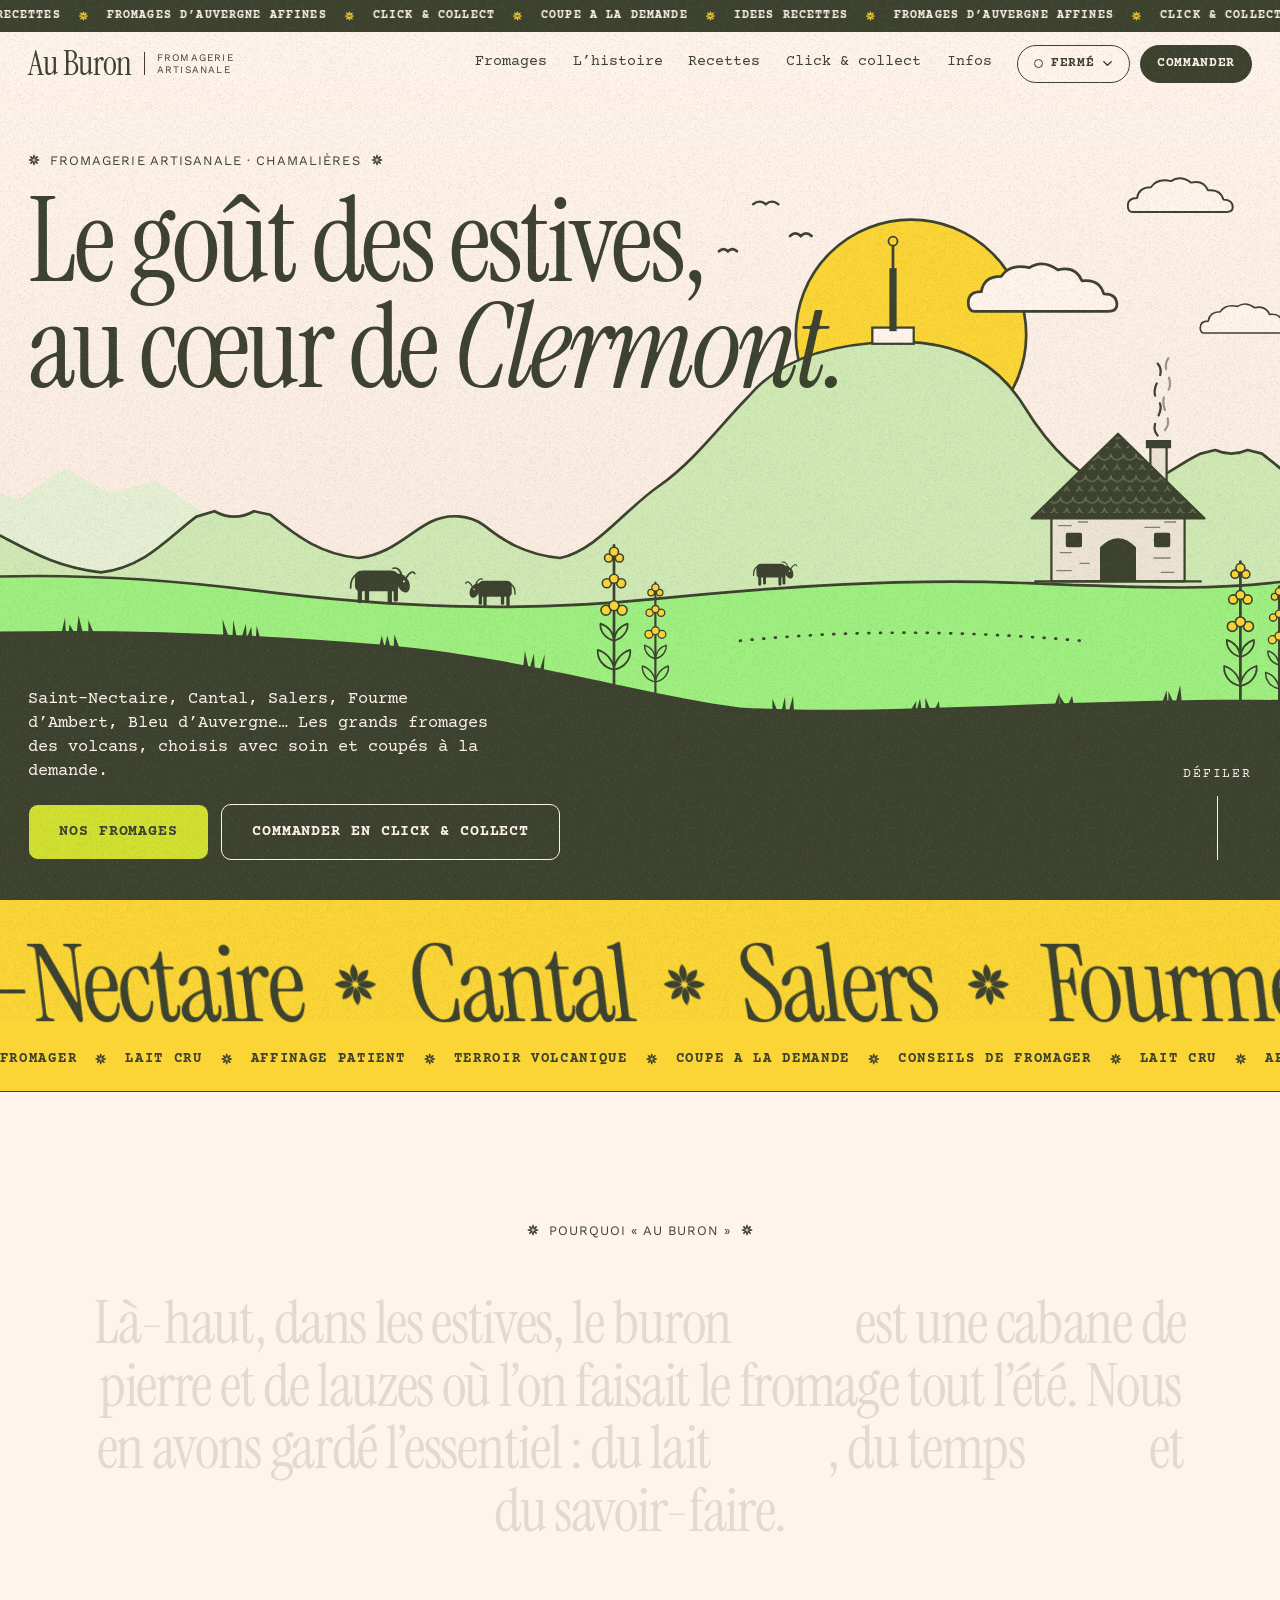
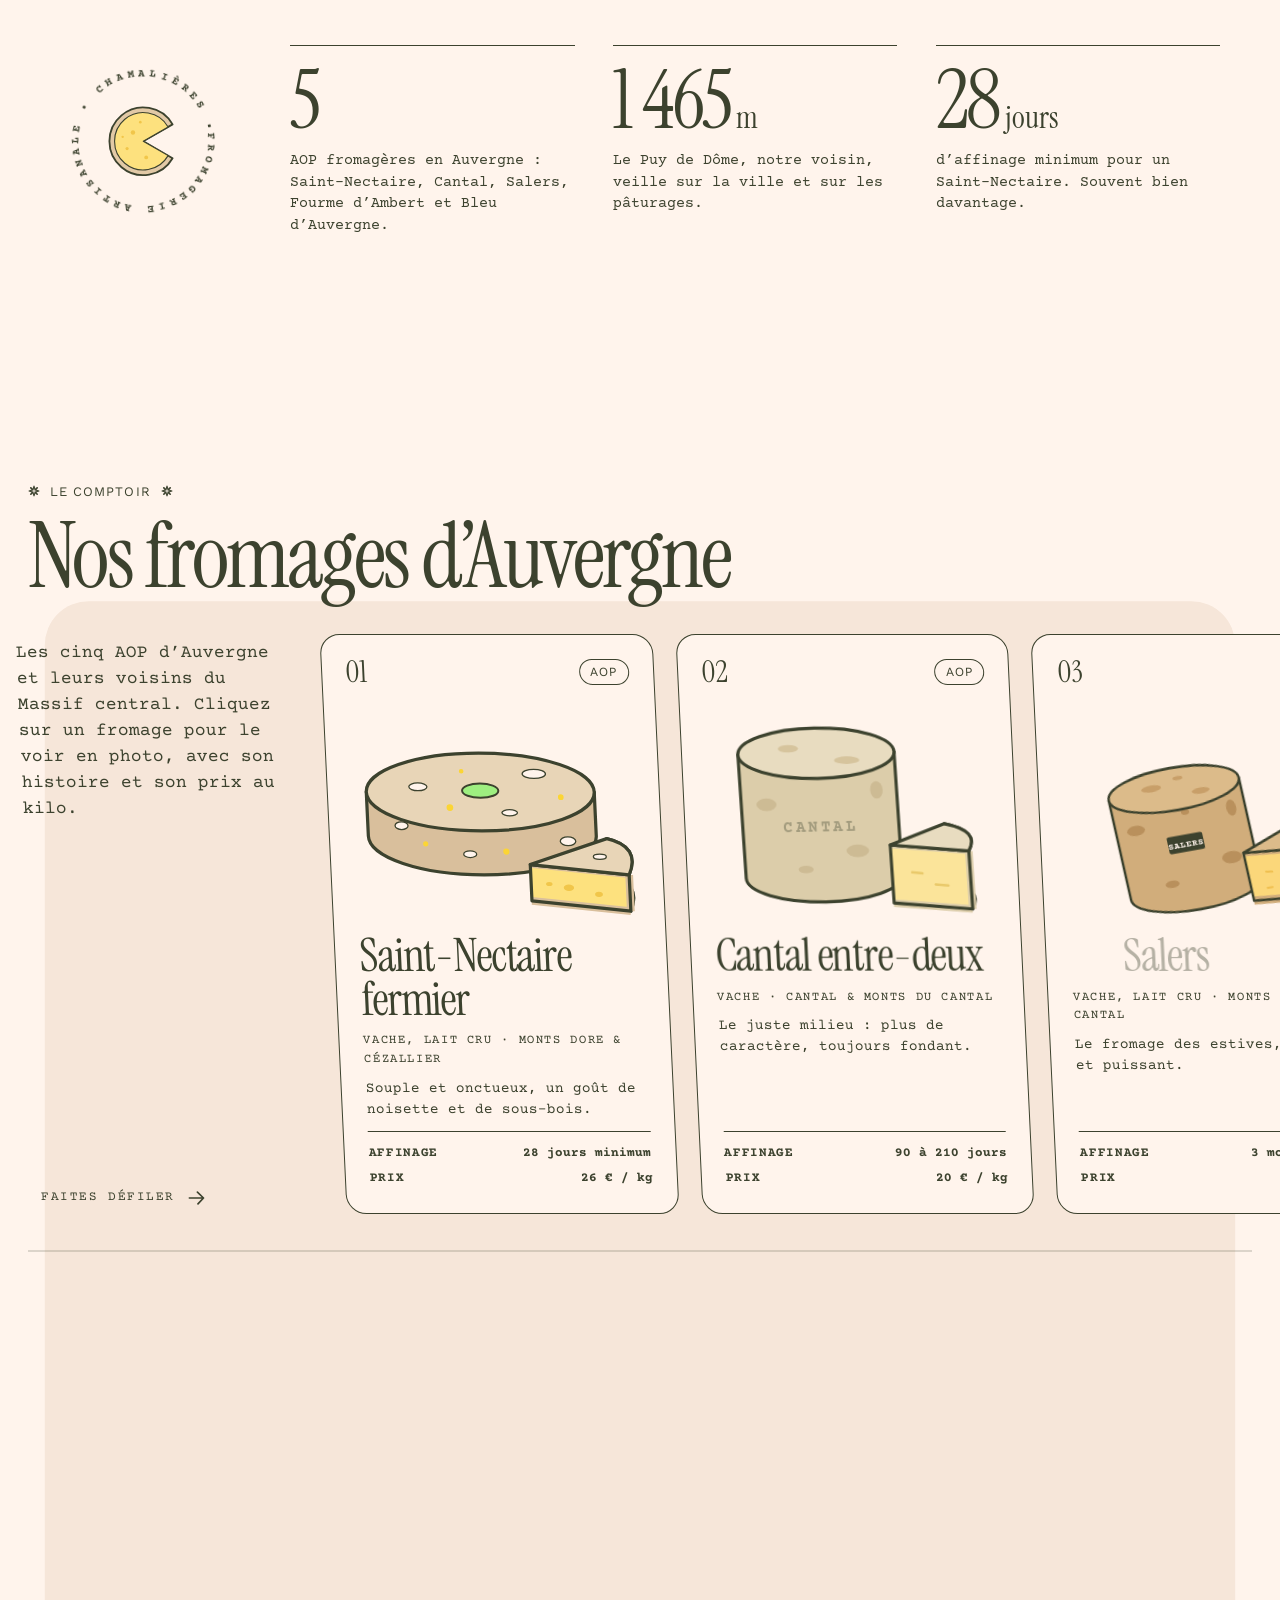
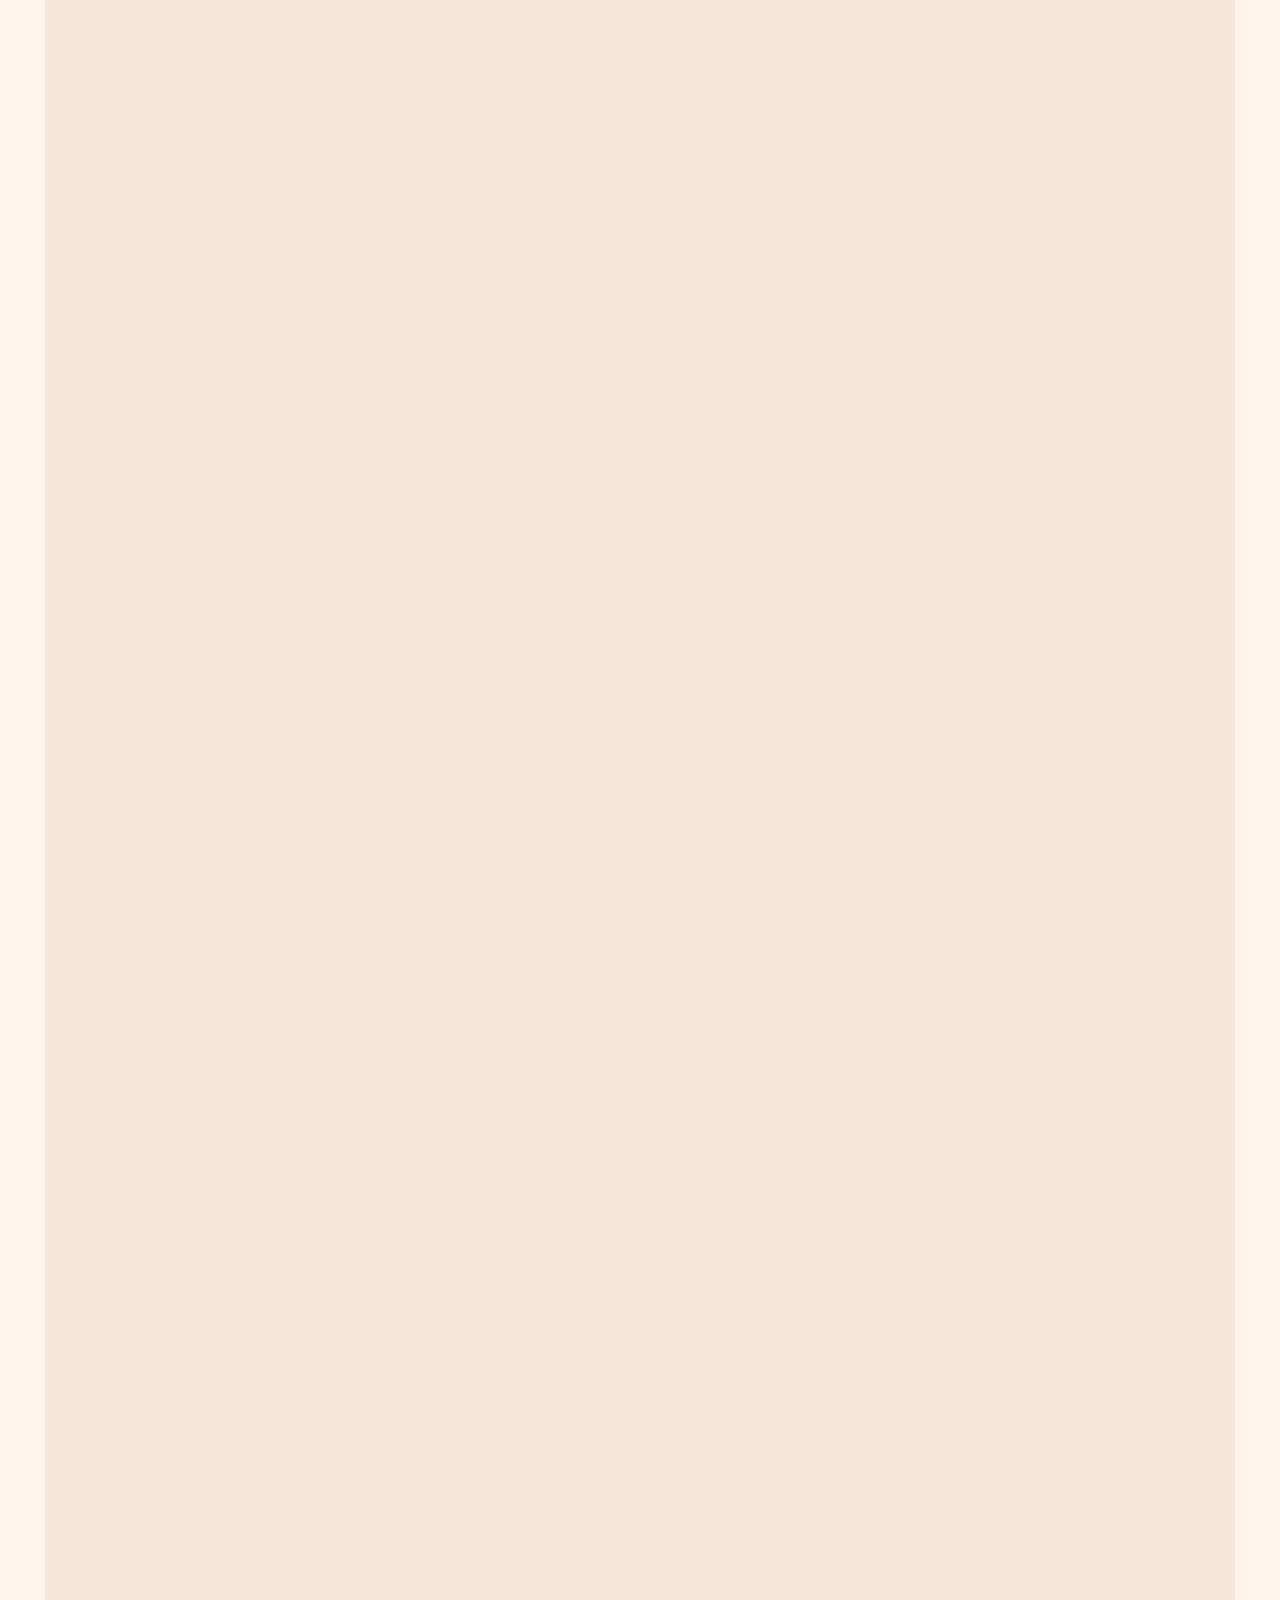
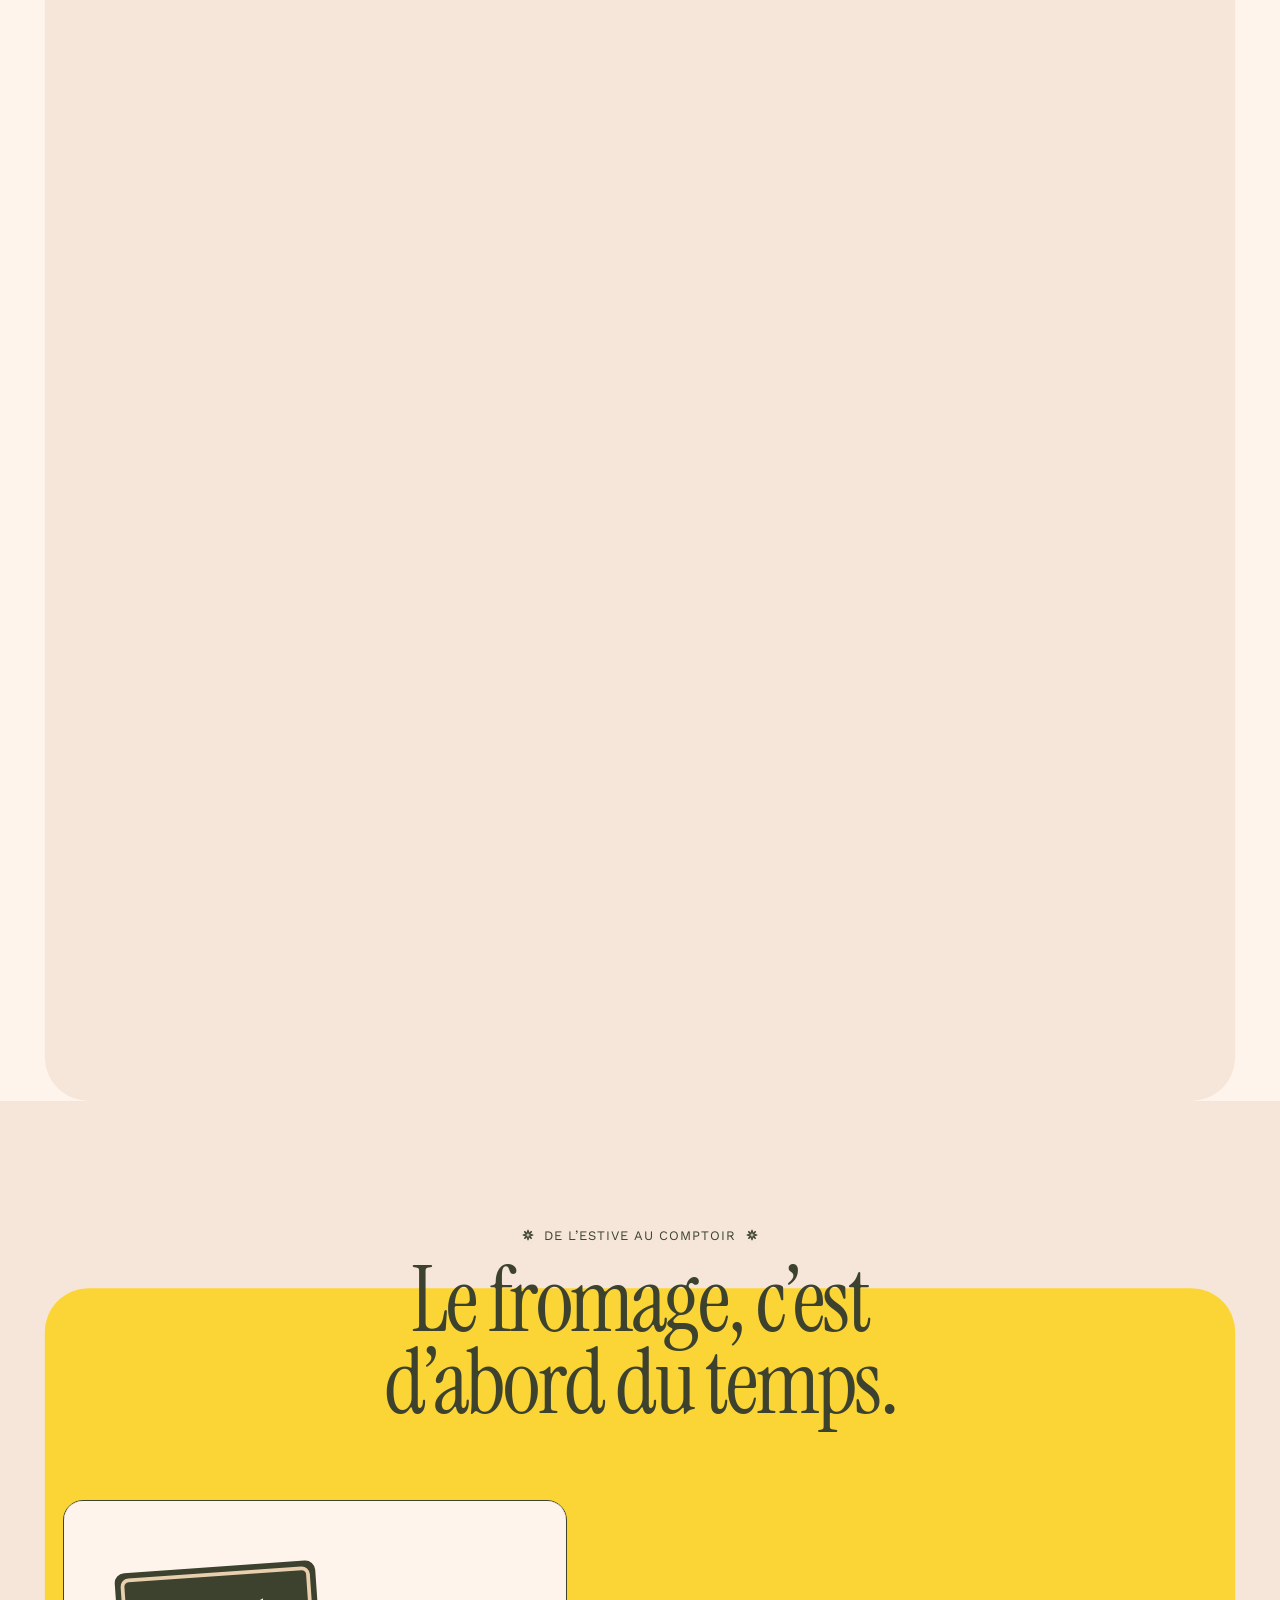
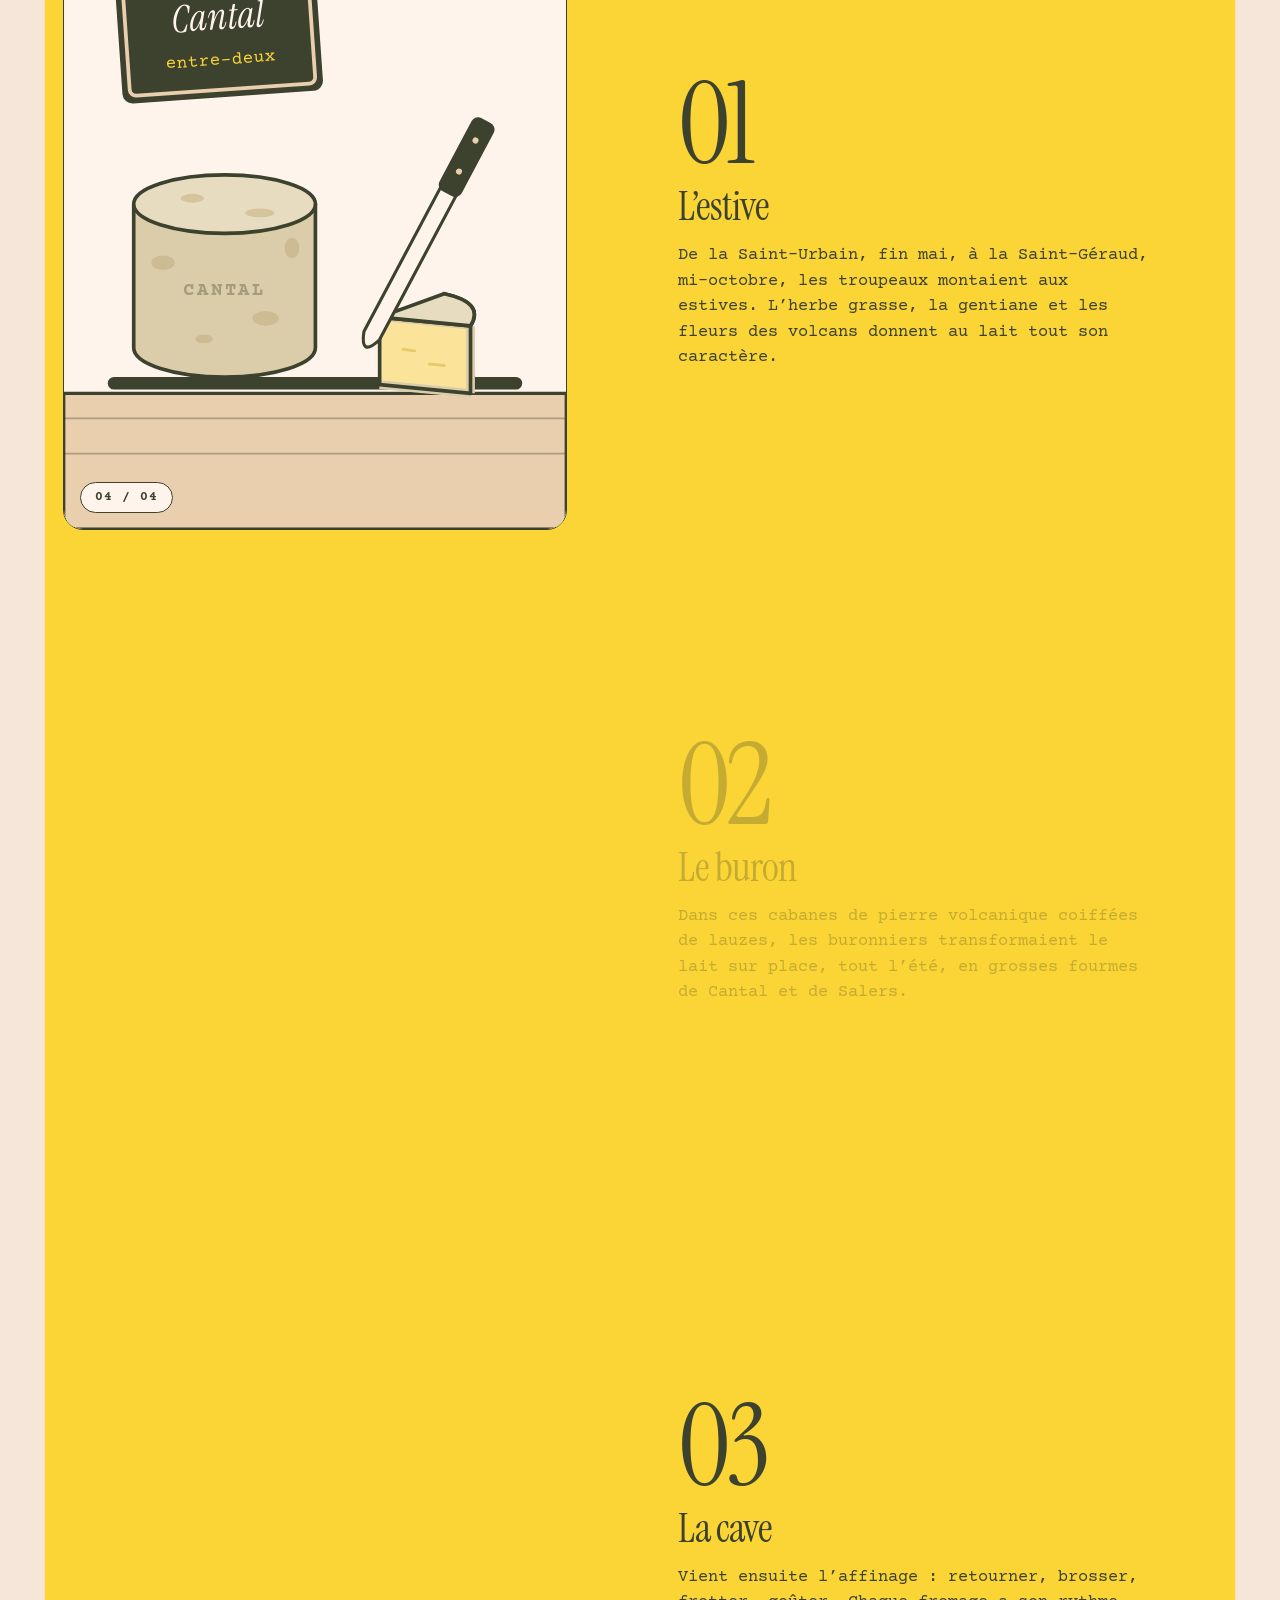
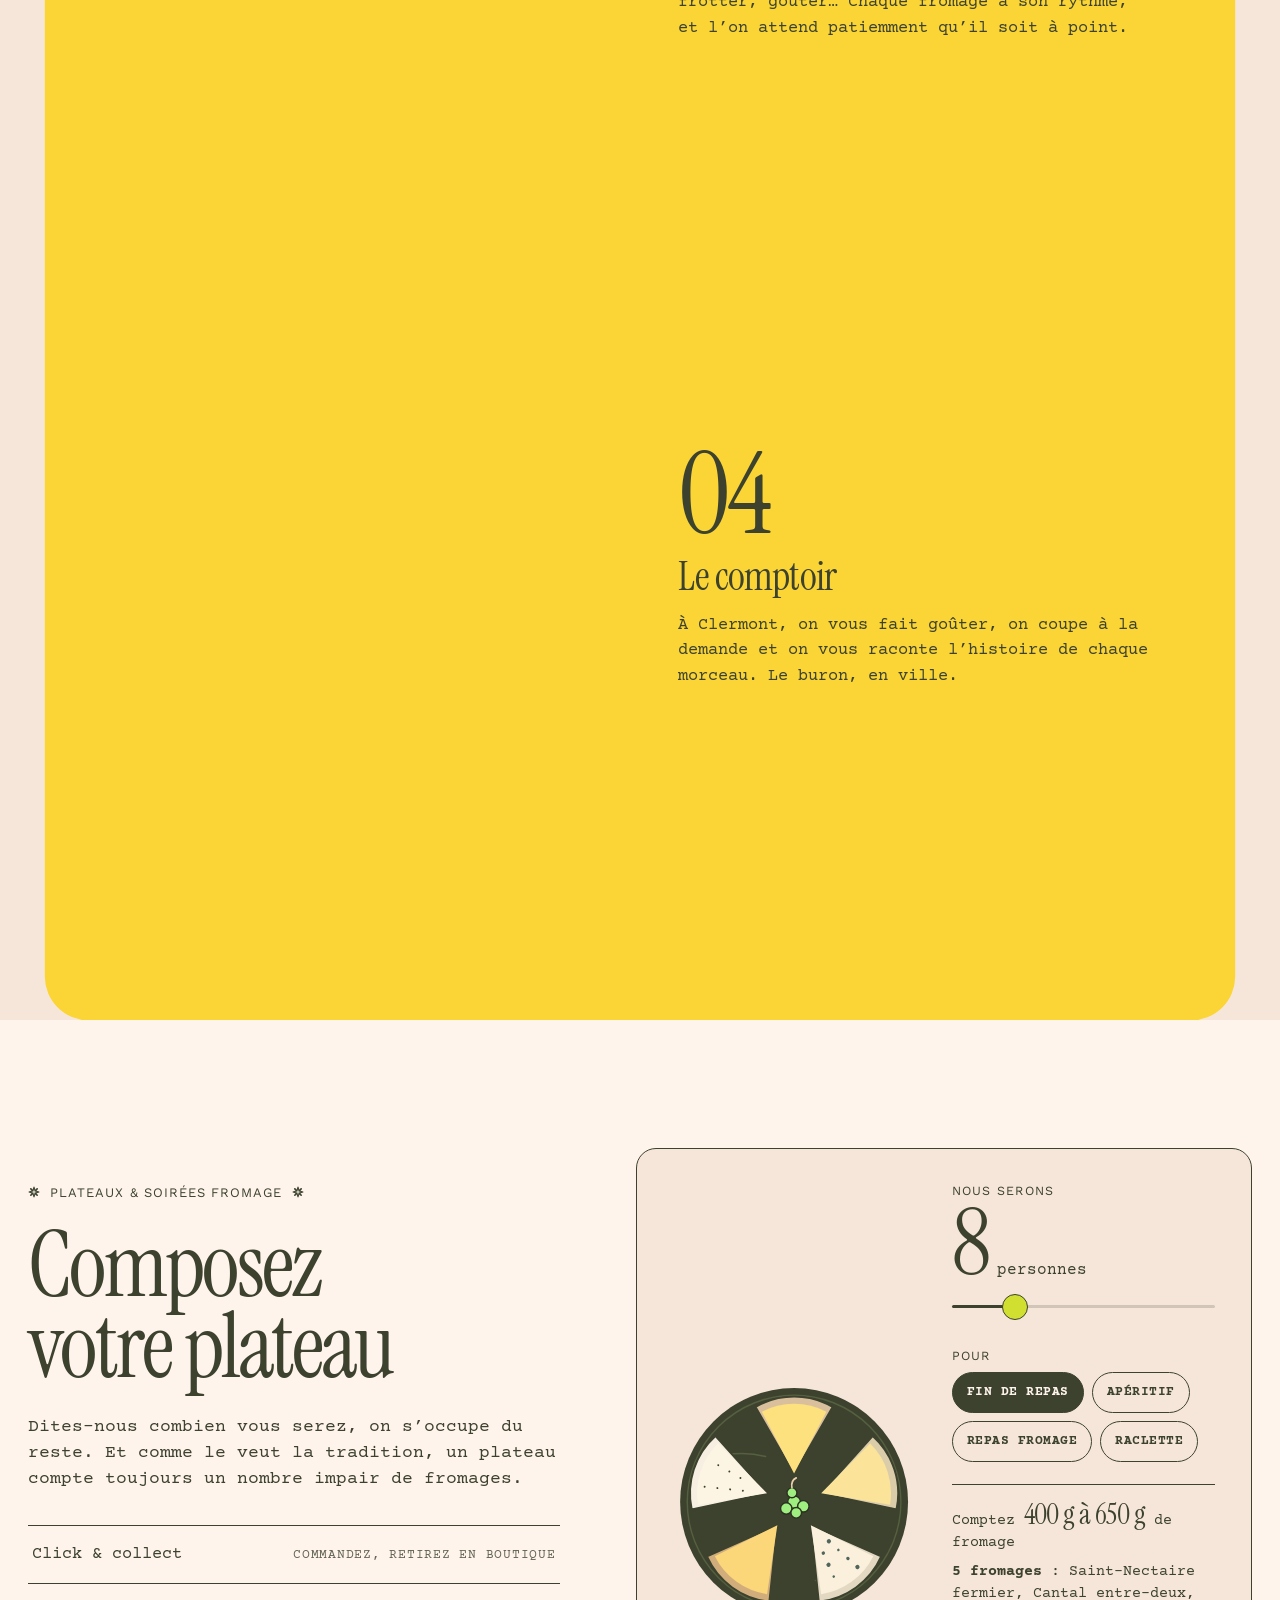
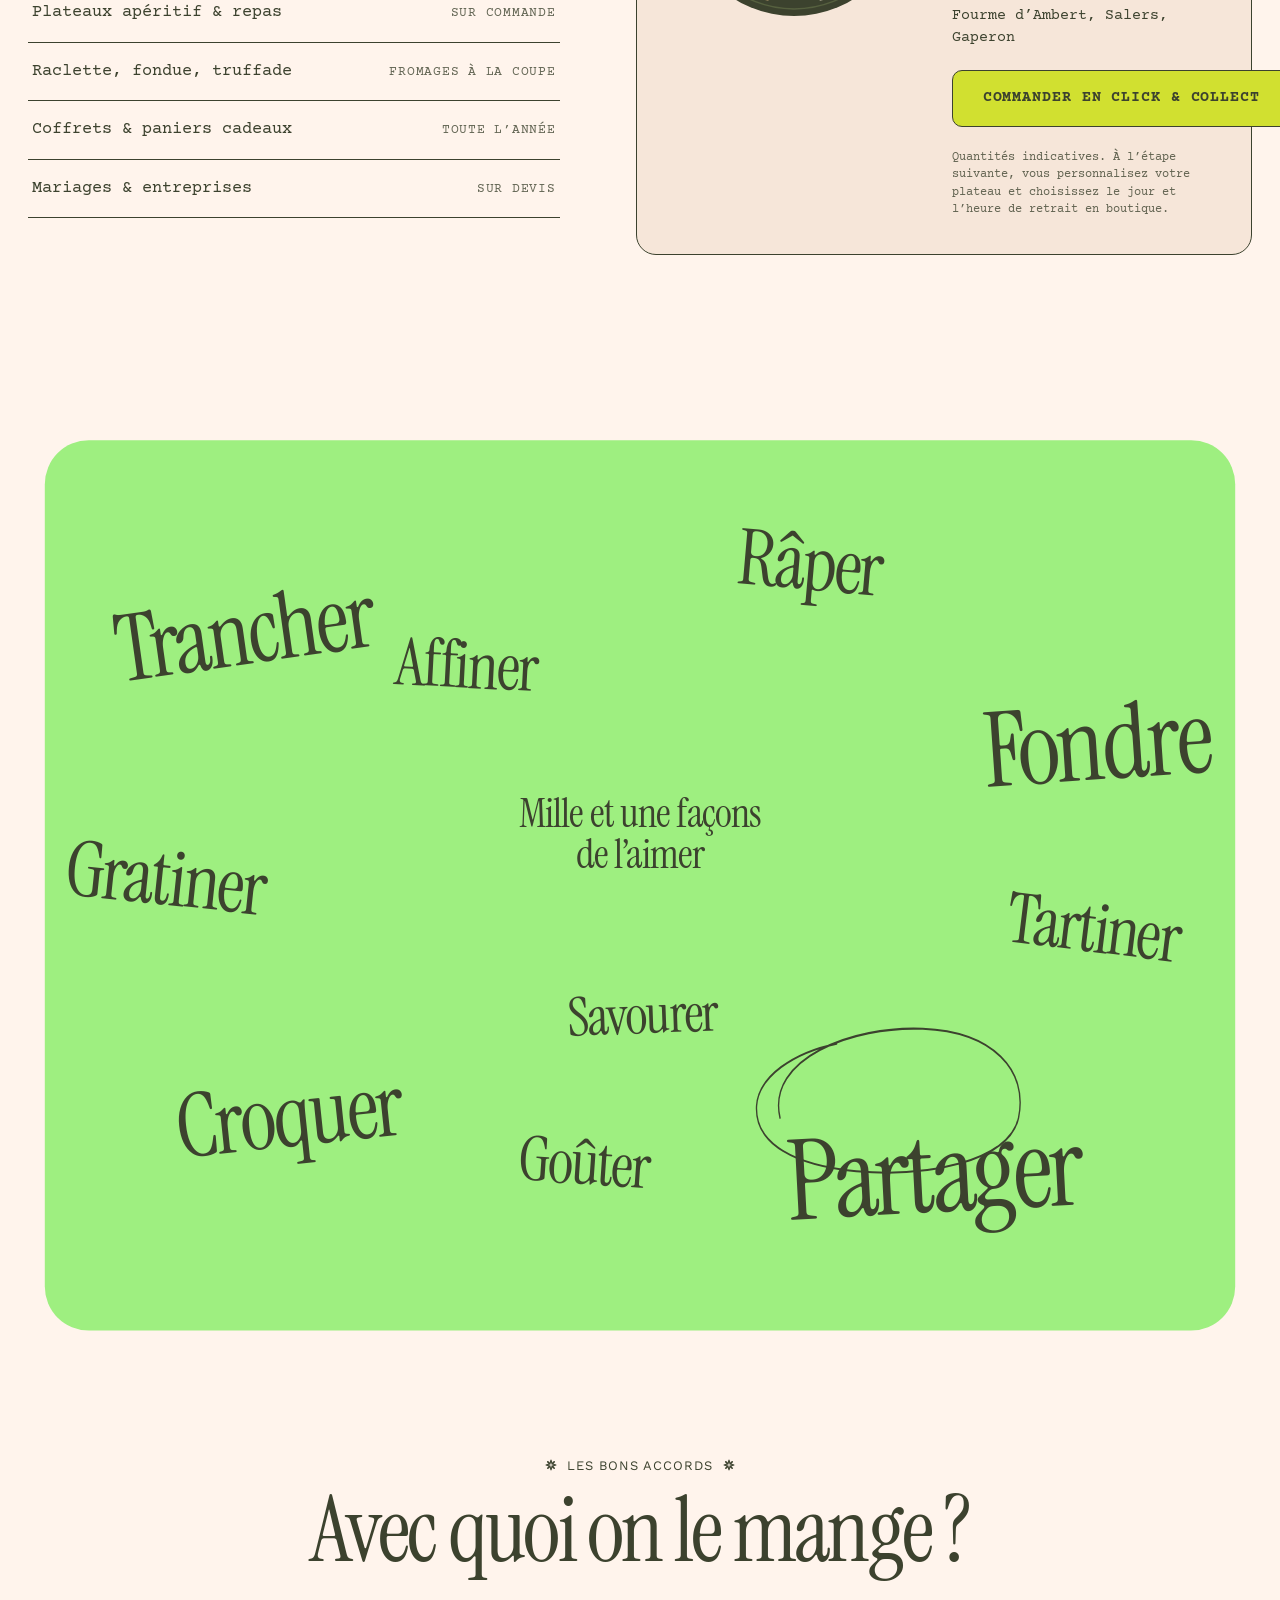
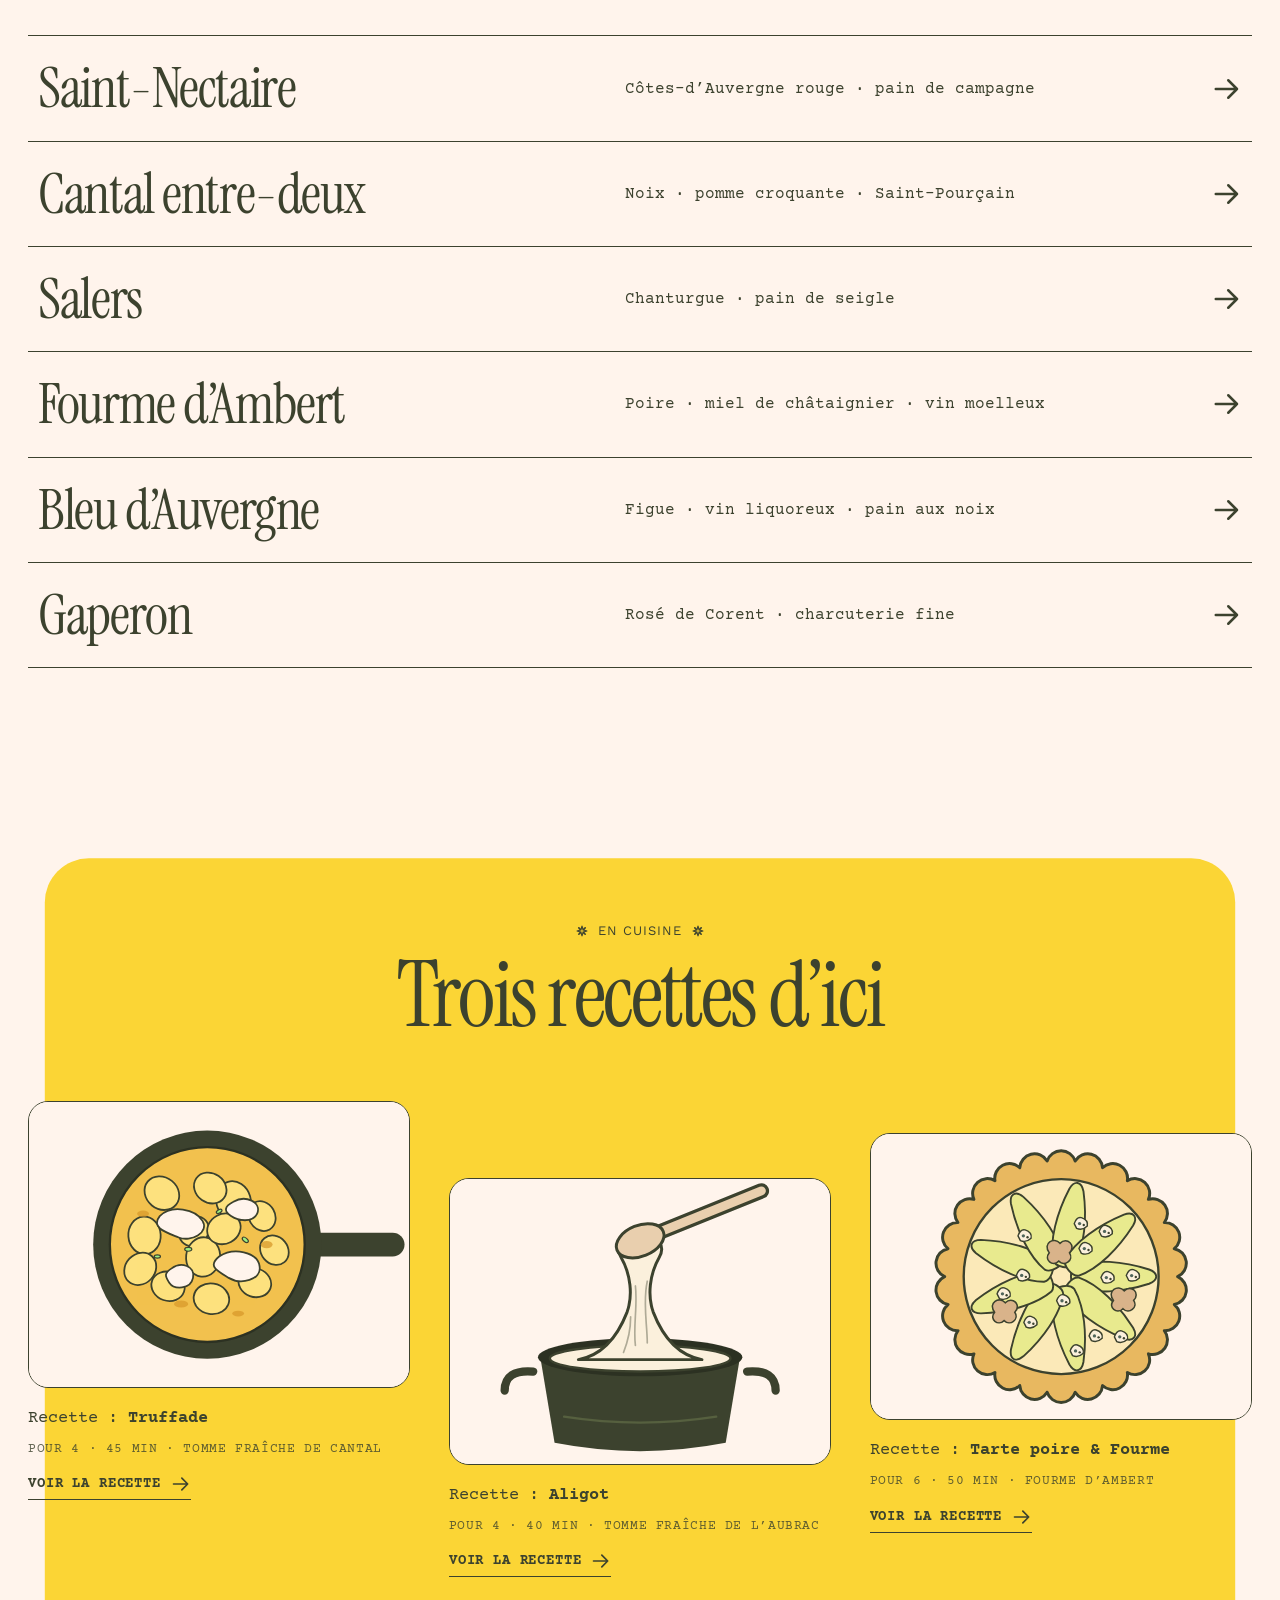
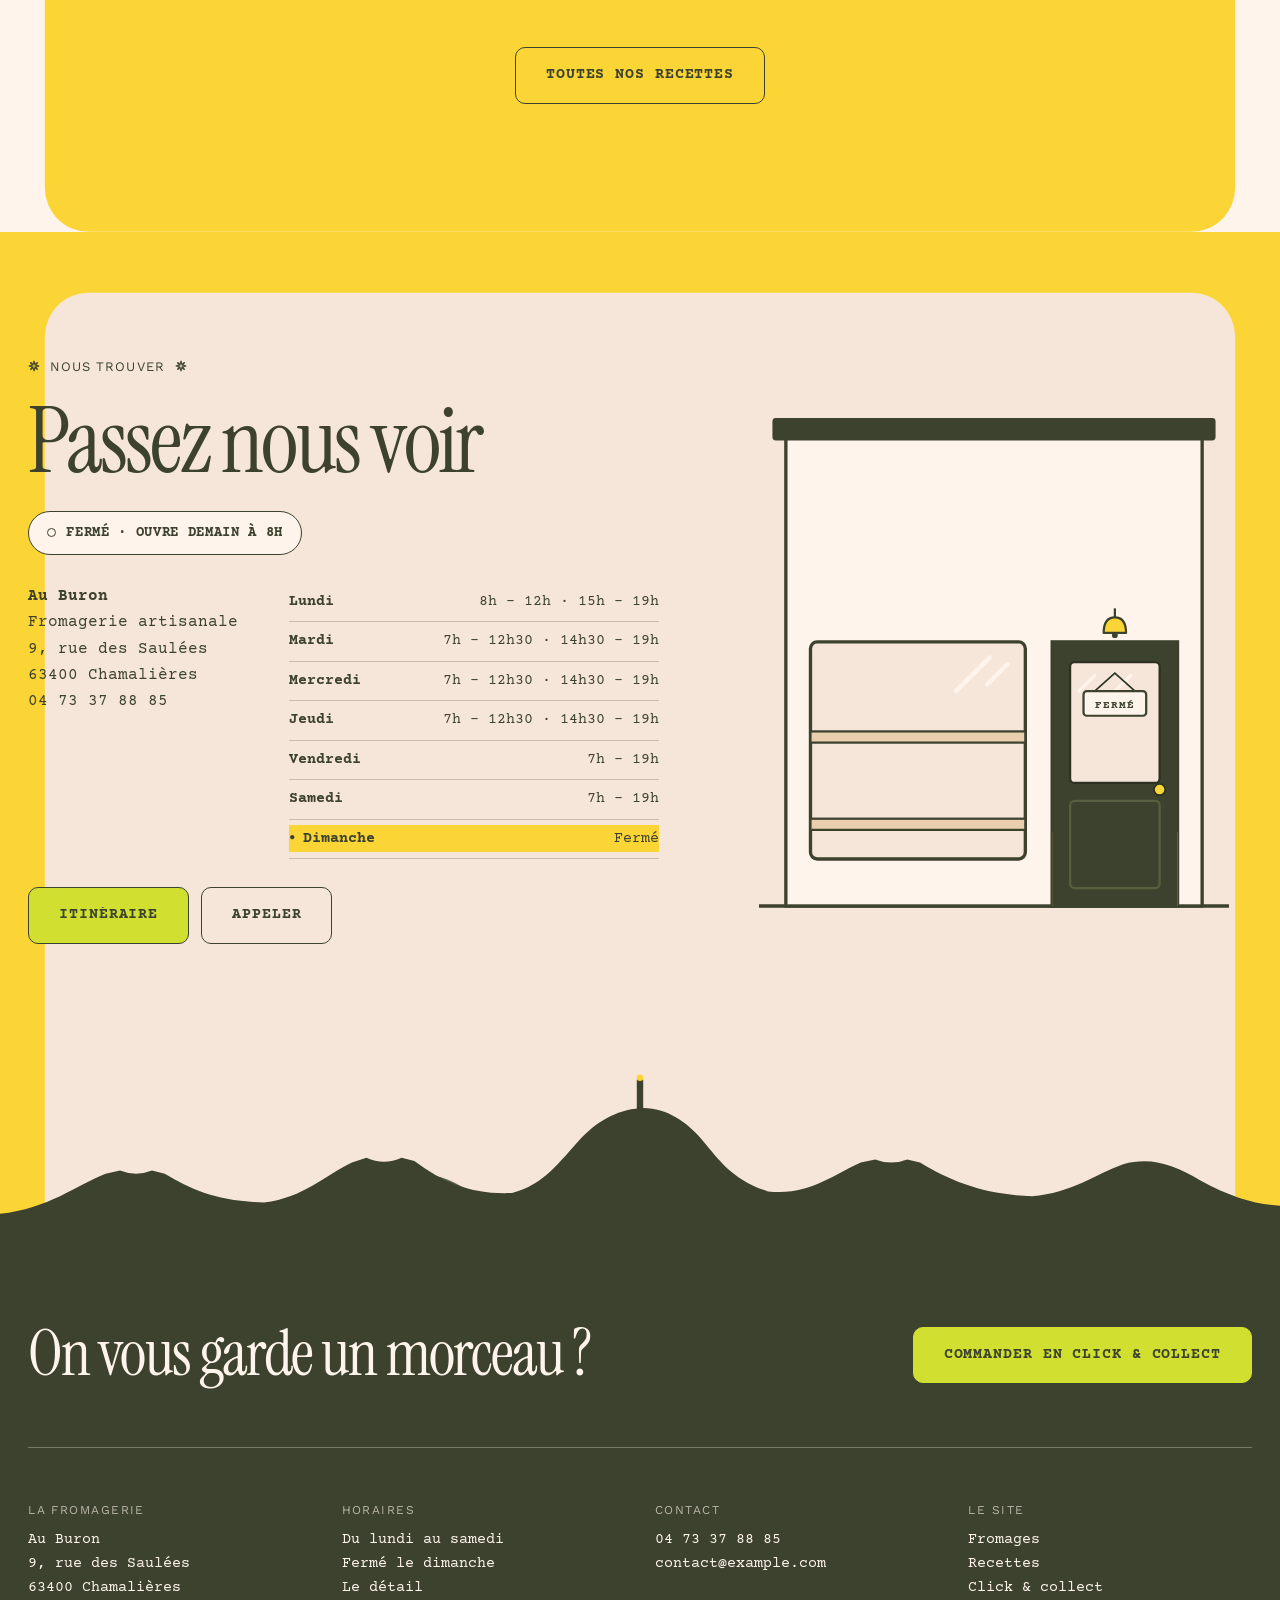
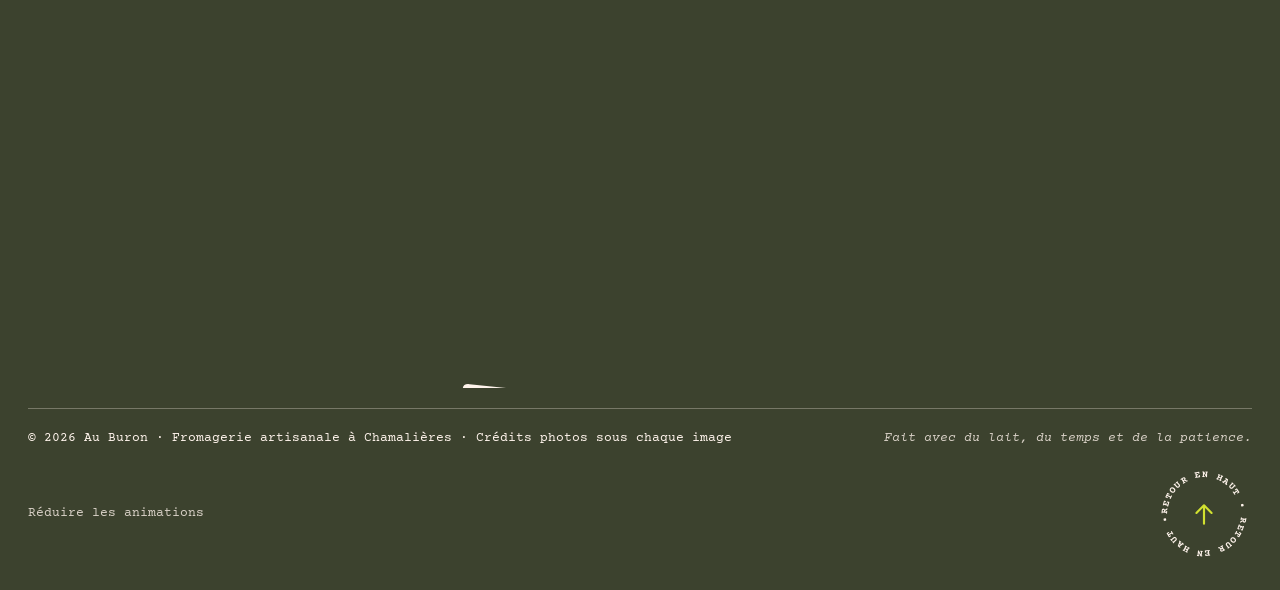
==== commit c2ac48d6: "Photos fidèles pour chaque fromage et chaque recette - Laguiole, Gaperon, Bleu d'Auvergne, Bleu des " ====
--- a/index.html
+++ b/index.html
@@ -1157,7 +1157,7 @@
       <p class="footer__word" aria-hidden="true">Au Buron</p>
 
       <div class="footer__bottom">
-        <p>© <span data-year>2026</span> Au Buron · Fromagerie artisanale à Chamalières · Photos Pexels</p>
+        <p>© <span data-year>2026</span> Au Buron · Fromagerie artisanale à Chamalières · Crédits photos sous chaque image</p>
         <p class="footer__made">Fait avec du lait, du temps et de la patience.</p>
         <button class="footer__motion link" type="button" data-motion-toggle aria-pressed="false">Réduire les animations</button>
         <a class="footer__top" href="#top" data-magnetic aria-label="Retour en haut de page">
--- a/assets/css/style.css
+++ b/assets/css/style.css
@@ -1055,7 +1055,7 @@
 @keyframes sheet-in { from { opacity: 0; transform: translateY(60px) scale(.94) rotate(-1.5deg); } to { opacity: 1; transform: none; } }
 @media (max-width: 800px) {
   .sheet__inner { grid-template-columns: 1fr; }
-  .sheet__photo img { max-height: 42vh; min-height: 0; }
+  .sheet__photo img { height: 42vh; max-height: 42vh; min-height: 220px; }
   .sheet__art { right: 14px; bottom: -30px; width: 40%; }
   .sheet__body { padding: 44px 20px 24px; }
 }
@@ -1362,3 +1362,14 @@
 /* ---------- Bouton animations du pied de page ---------- */
 .footer__motion { color: inherit; font: inherit; font-size: 13px; opacity: .8; }
 .footer__motion:hover, .footer__motion:focus-visible { opacity: 1; }
+
+/* ---------- Crédits photo ---------- */
+.sheet__photo figcaption a, .recipe-view__credit a { color: inherit; text-decoration: underline; text-underline-offset: 2px; }
+.recipe-view__credit {
+  position: absolute; z-index: 2; left: 14px; top: 14px; margin: 0;
+  padding: 5px 10px; border-radius: var(--radius-pill);
+  background: rgba(255, 244, 236, .88); color: var(--ink); font-size: 11px; letter-spacing: .04em;
+}
+@media (max-width: 640px) { .recipe-view__credit { font-size: 10px; } }
+.sheet__photo--art { display: grid; place-items: center; min-height: 320px; }
+.sheet__photo--art .sheet__art { position: static; width: min(78%, 460px); }
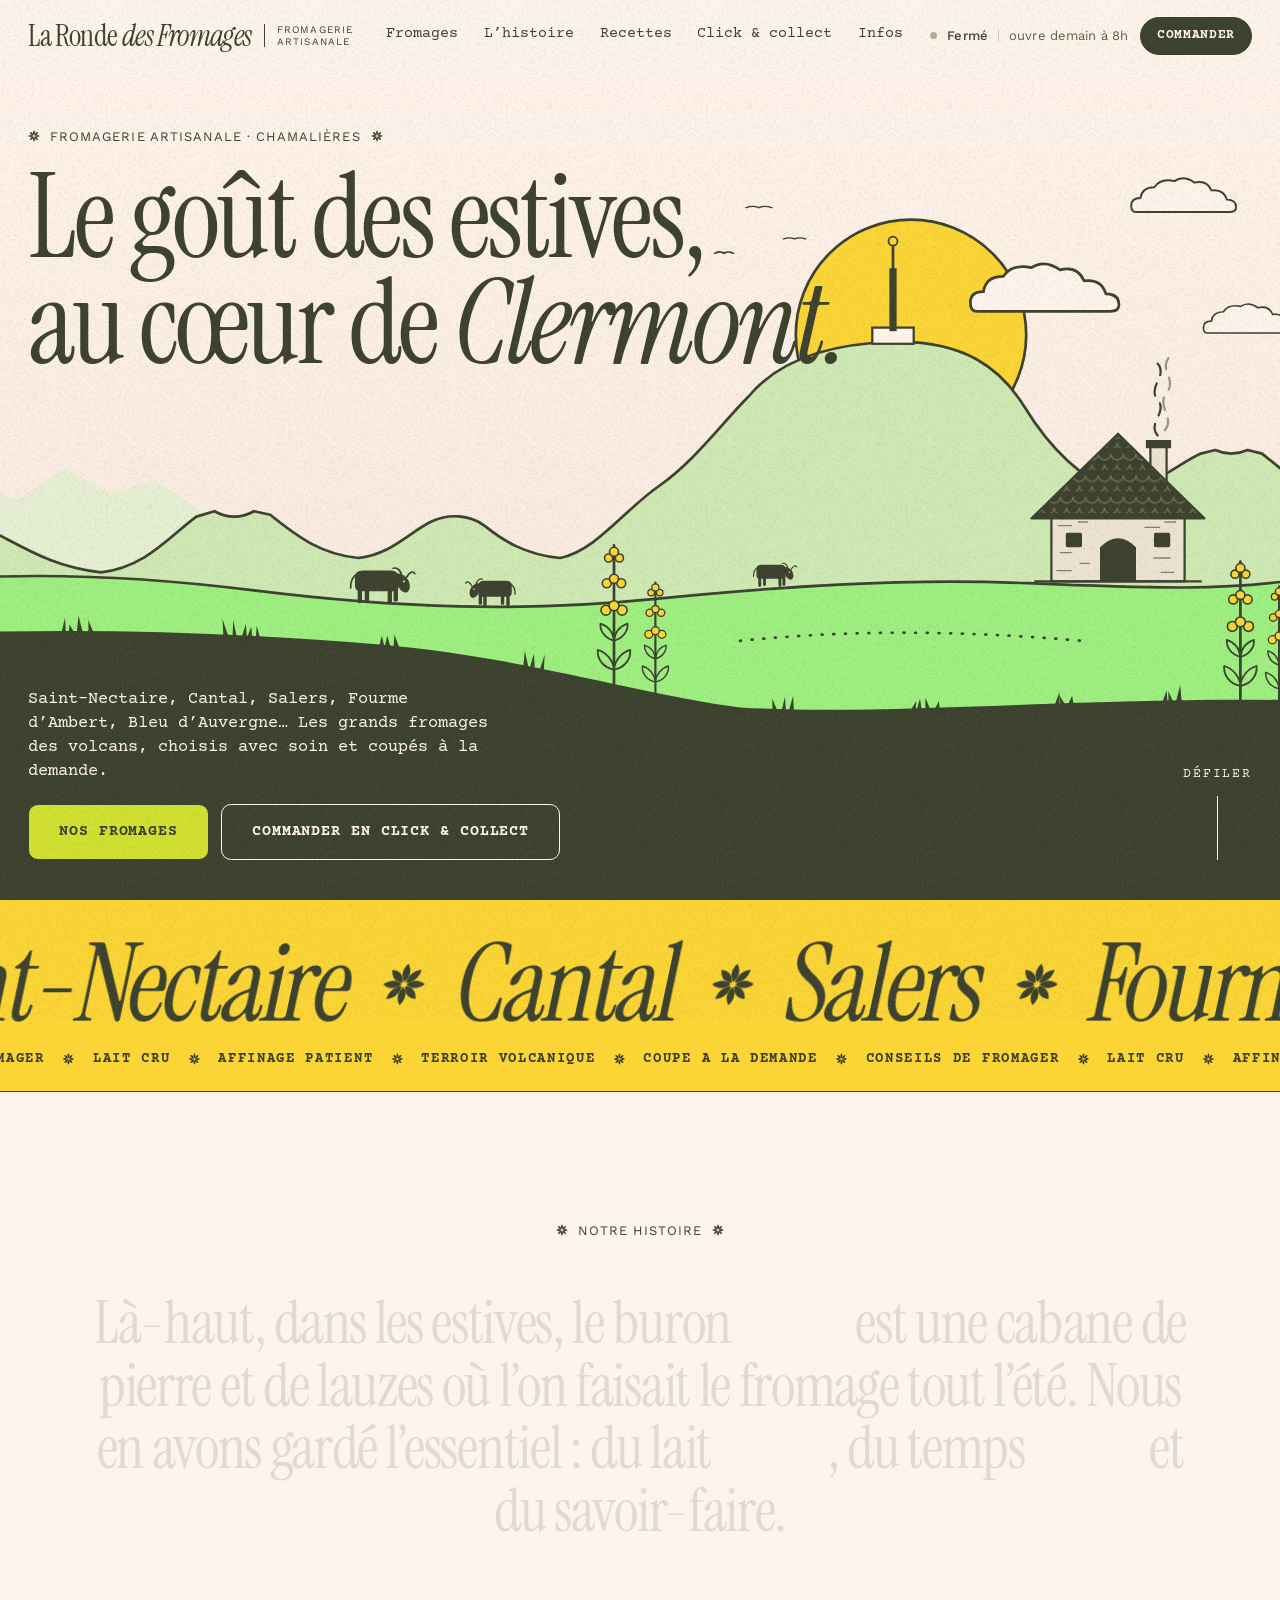
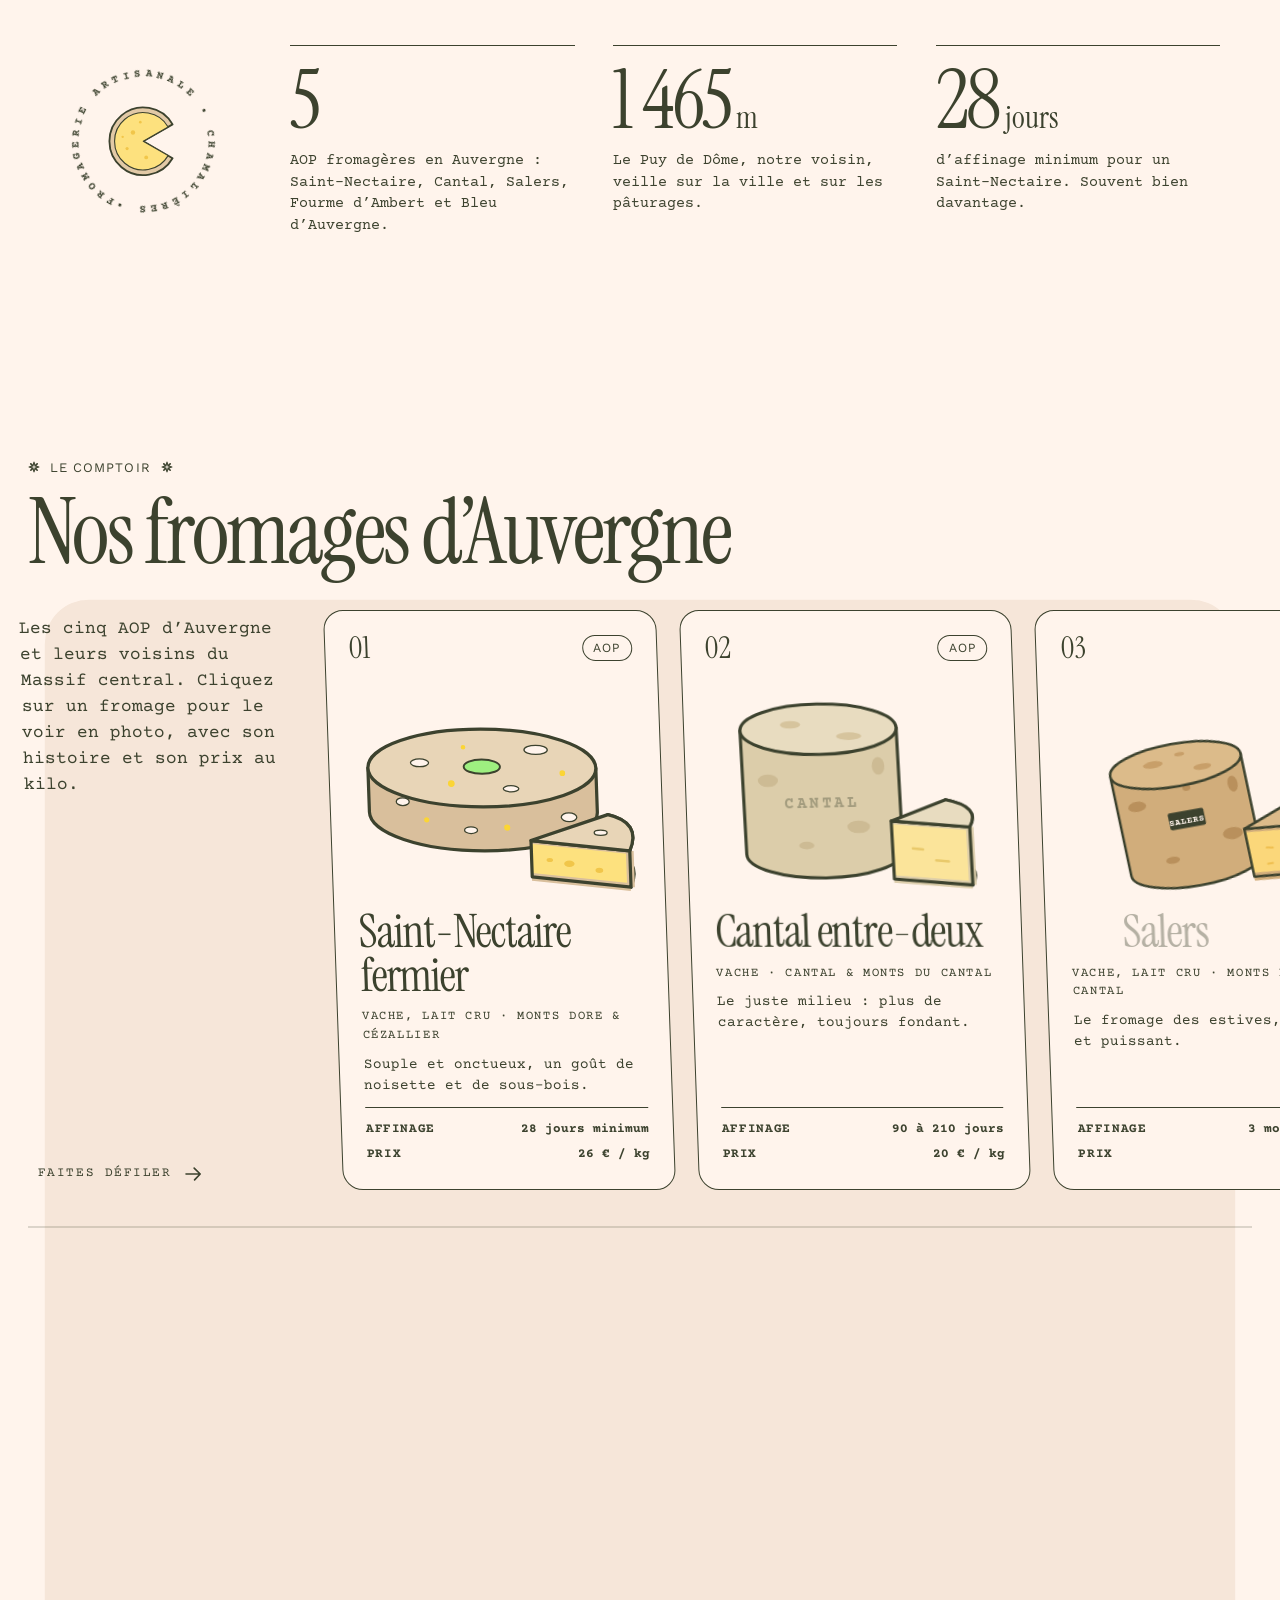
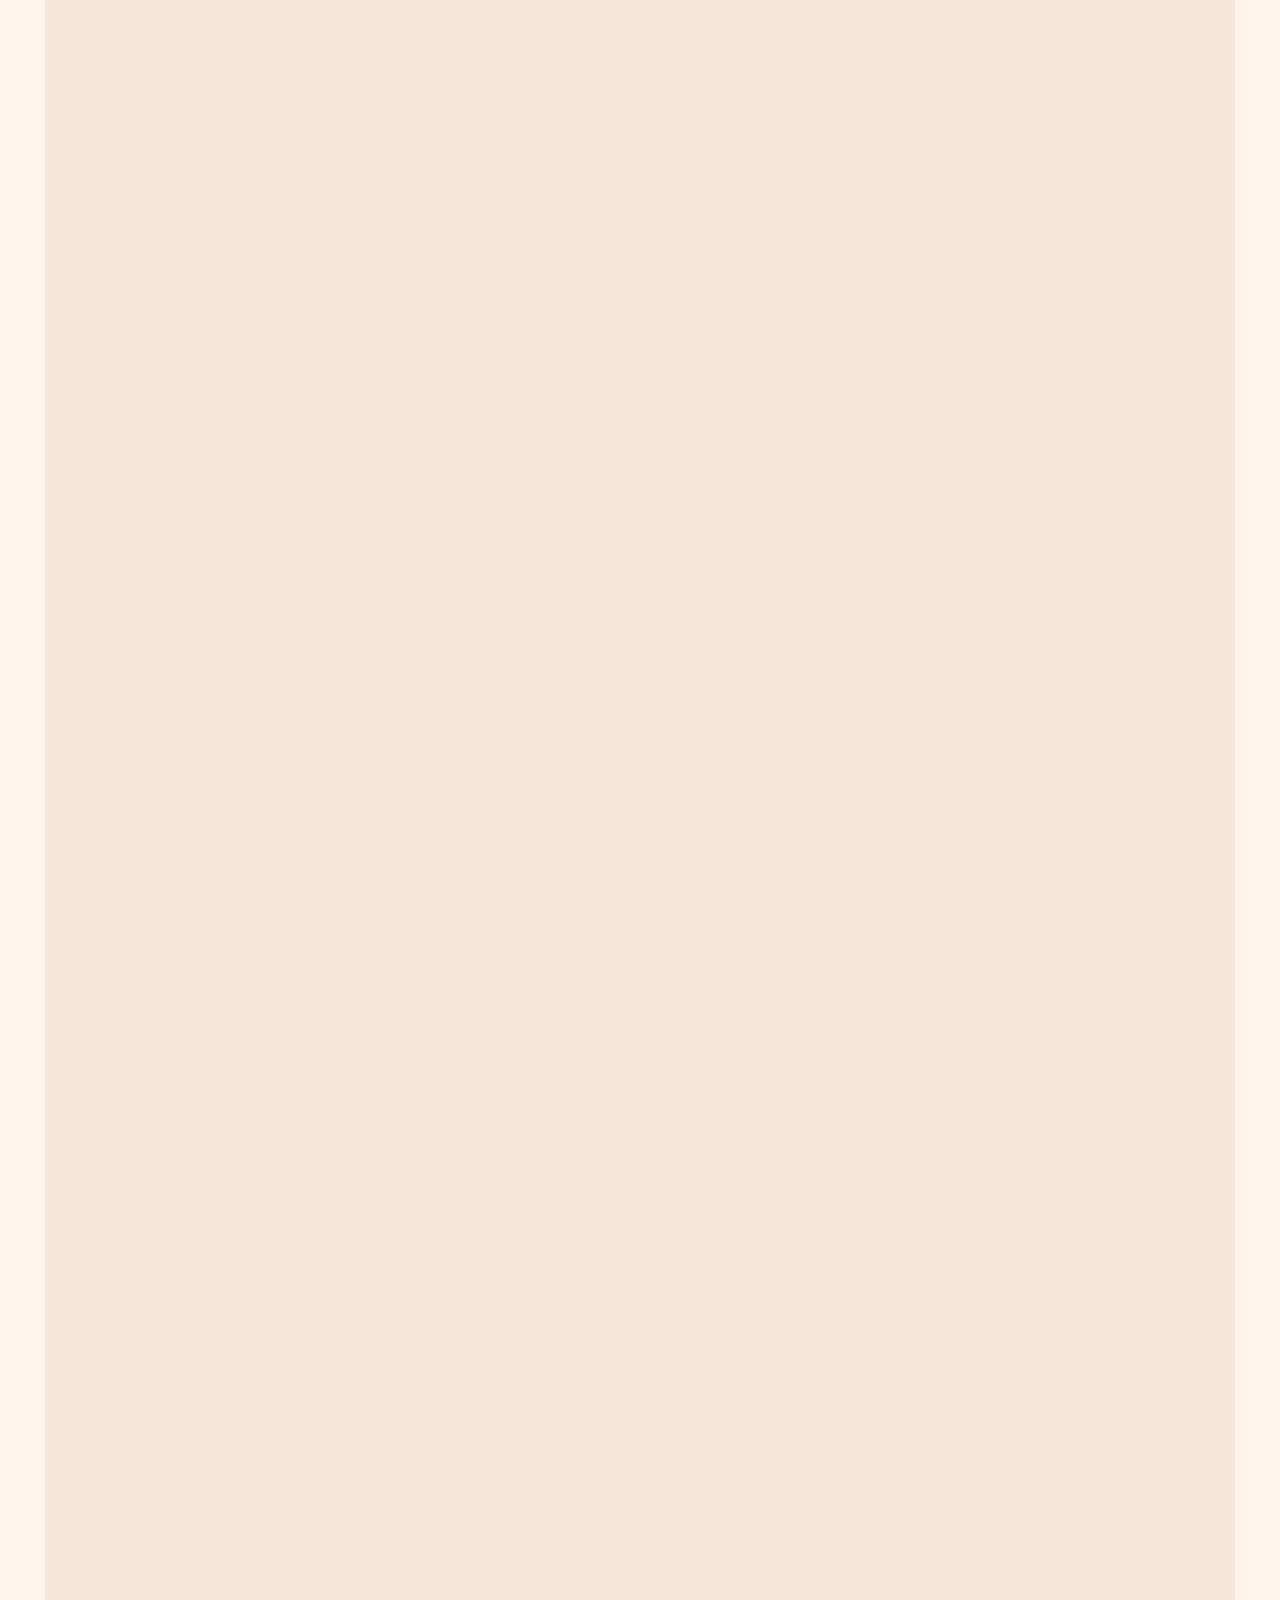
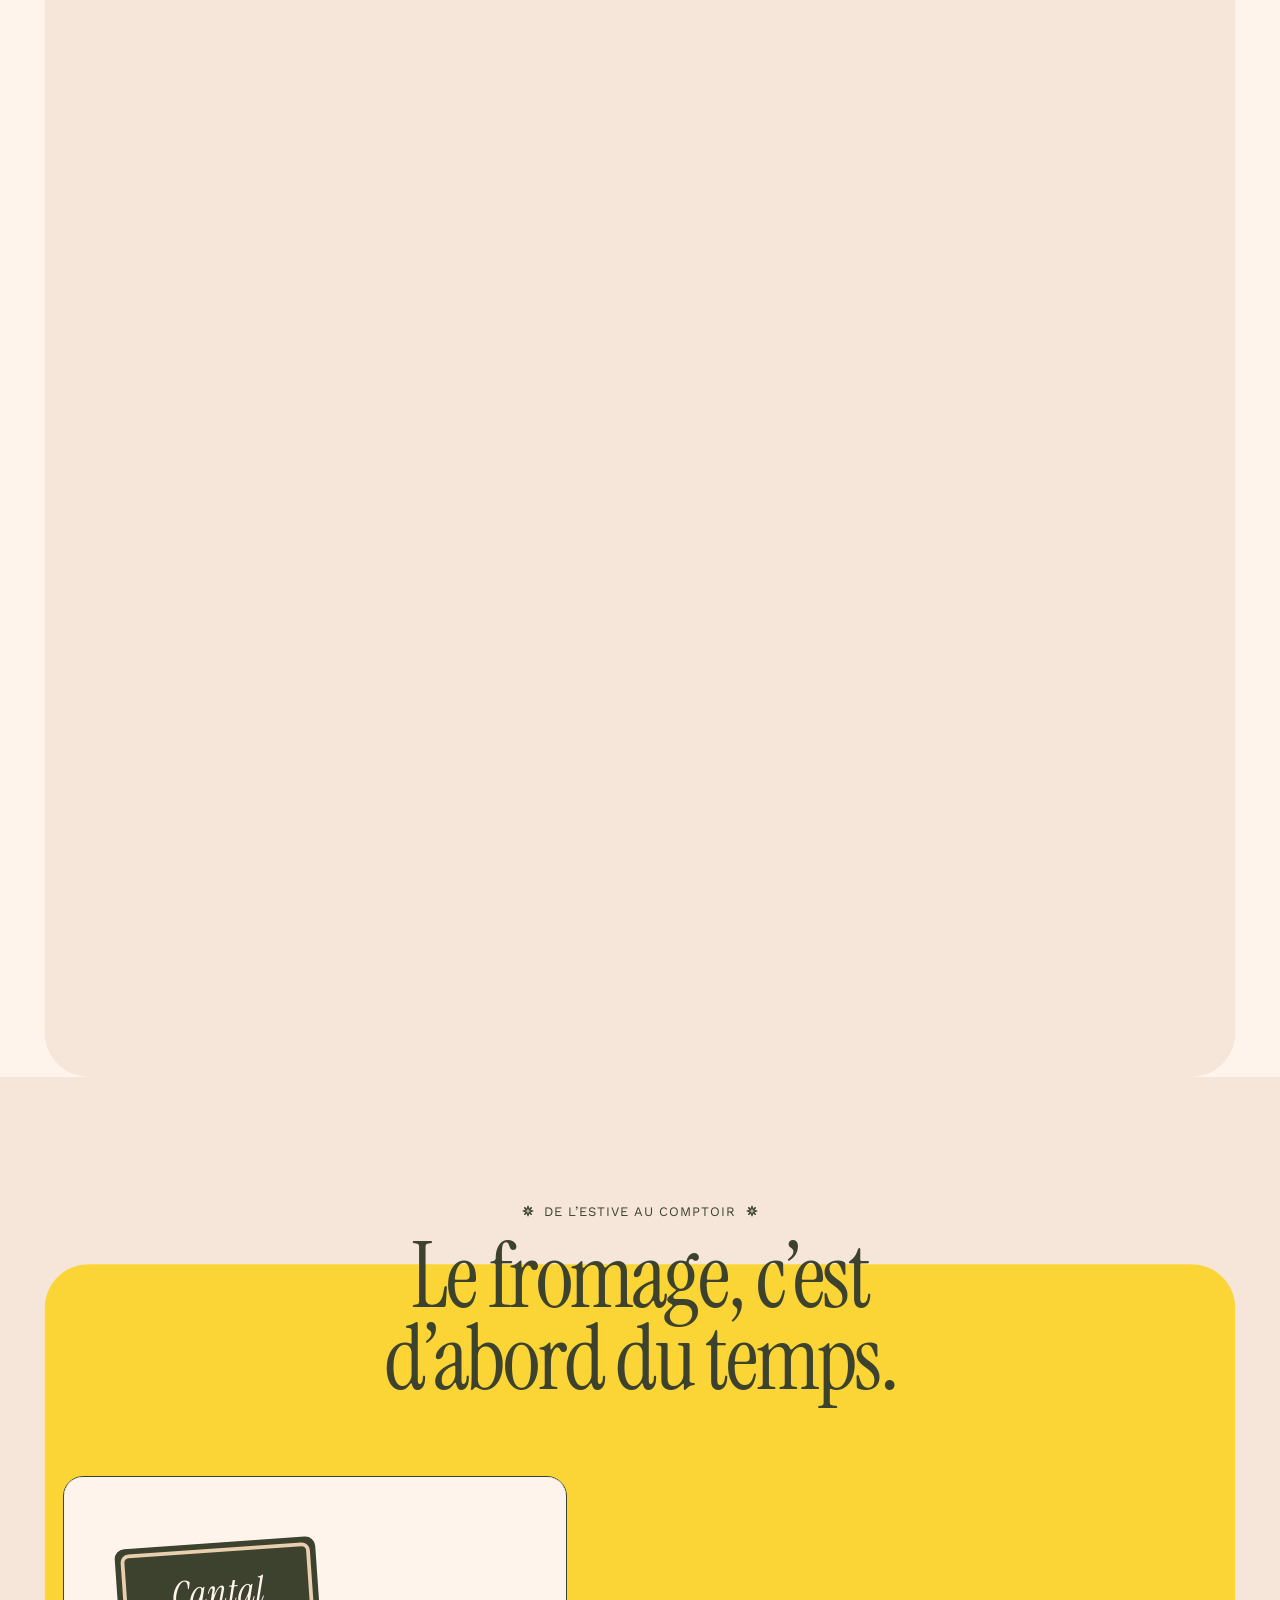
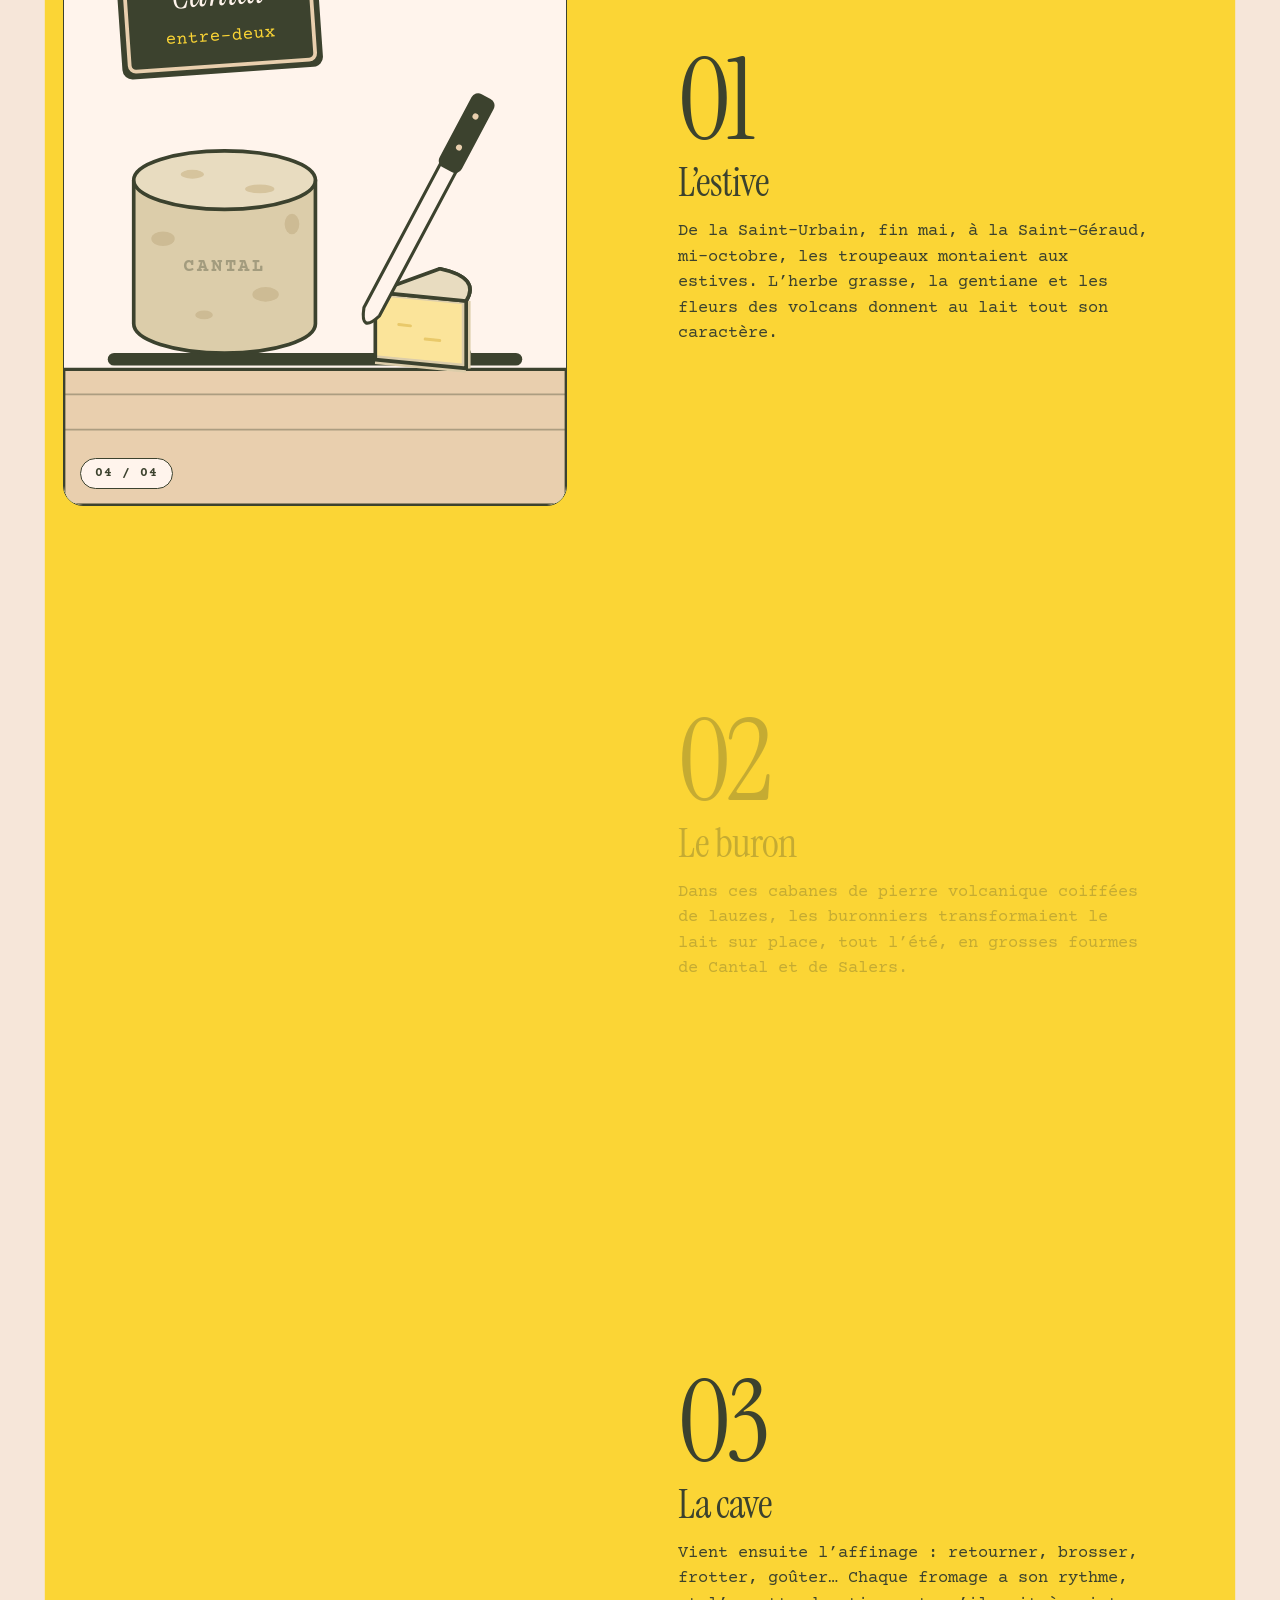
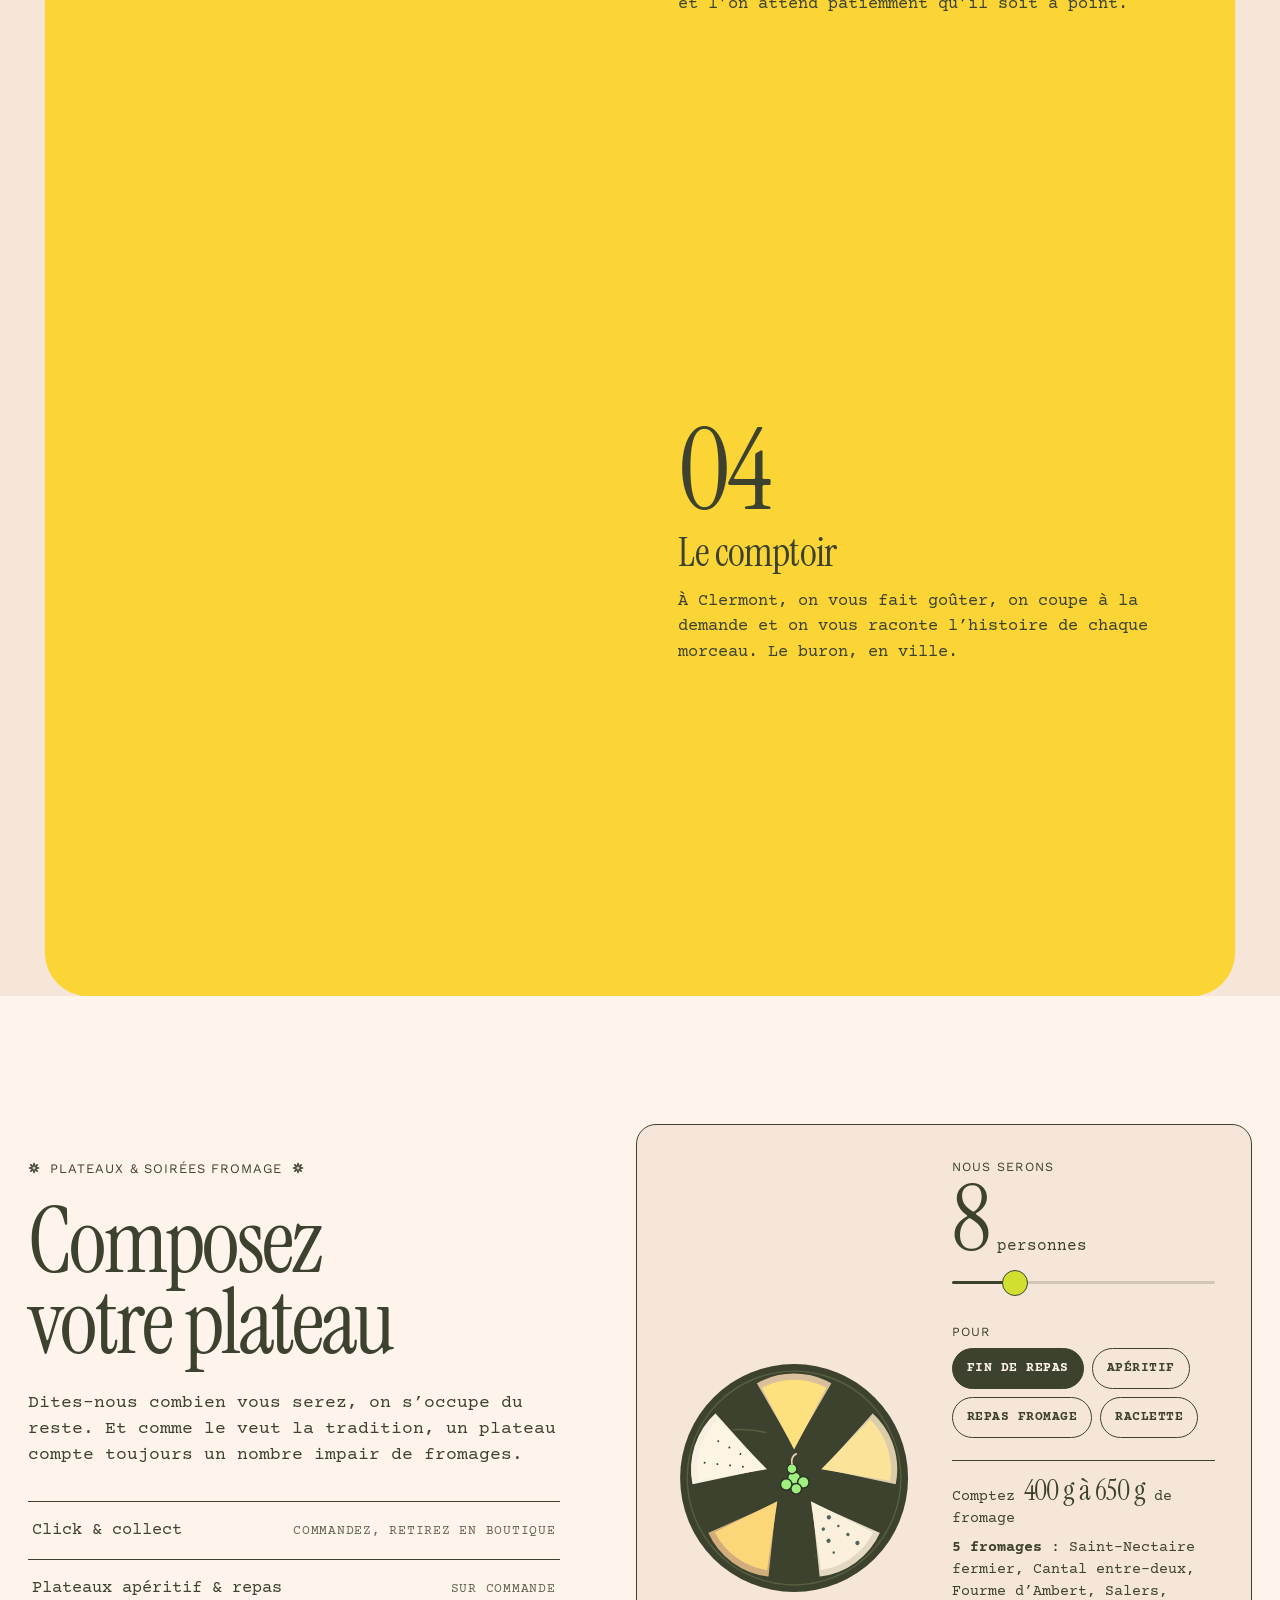
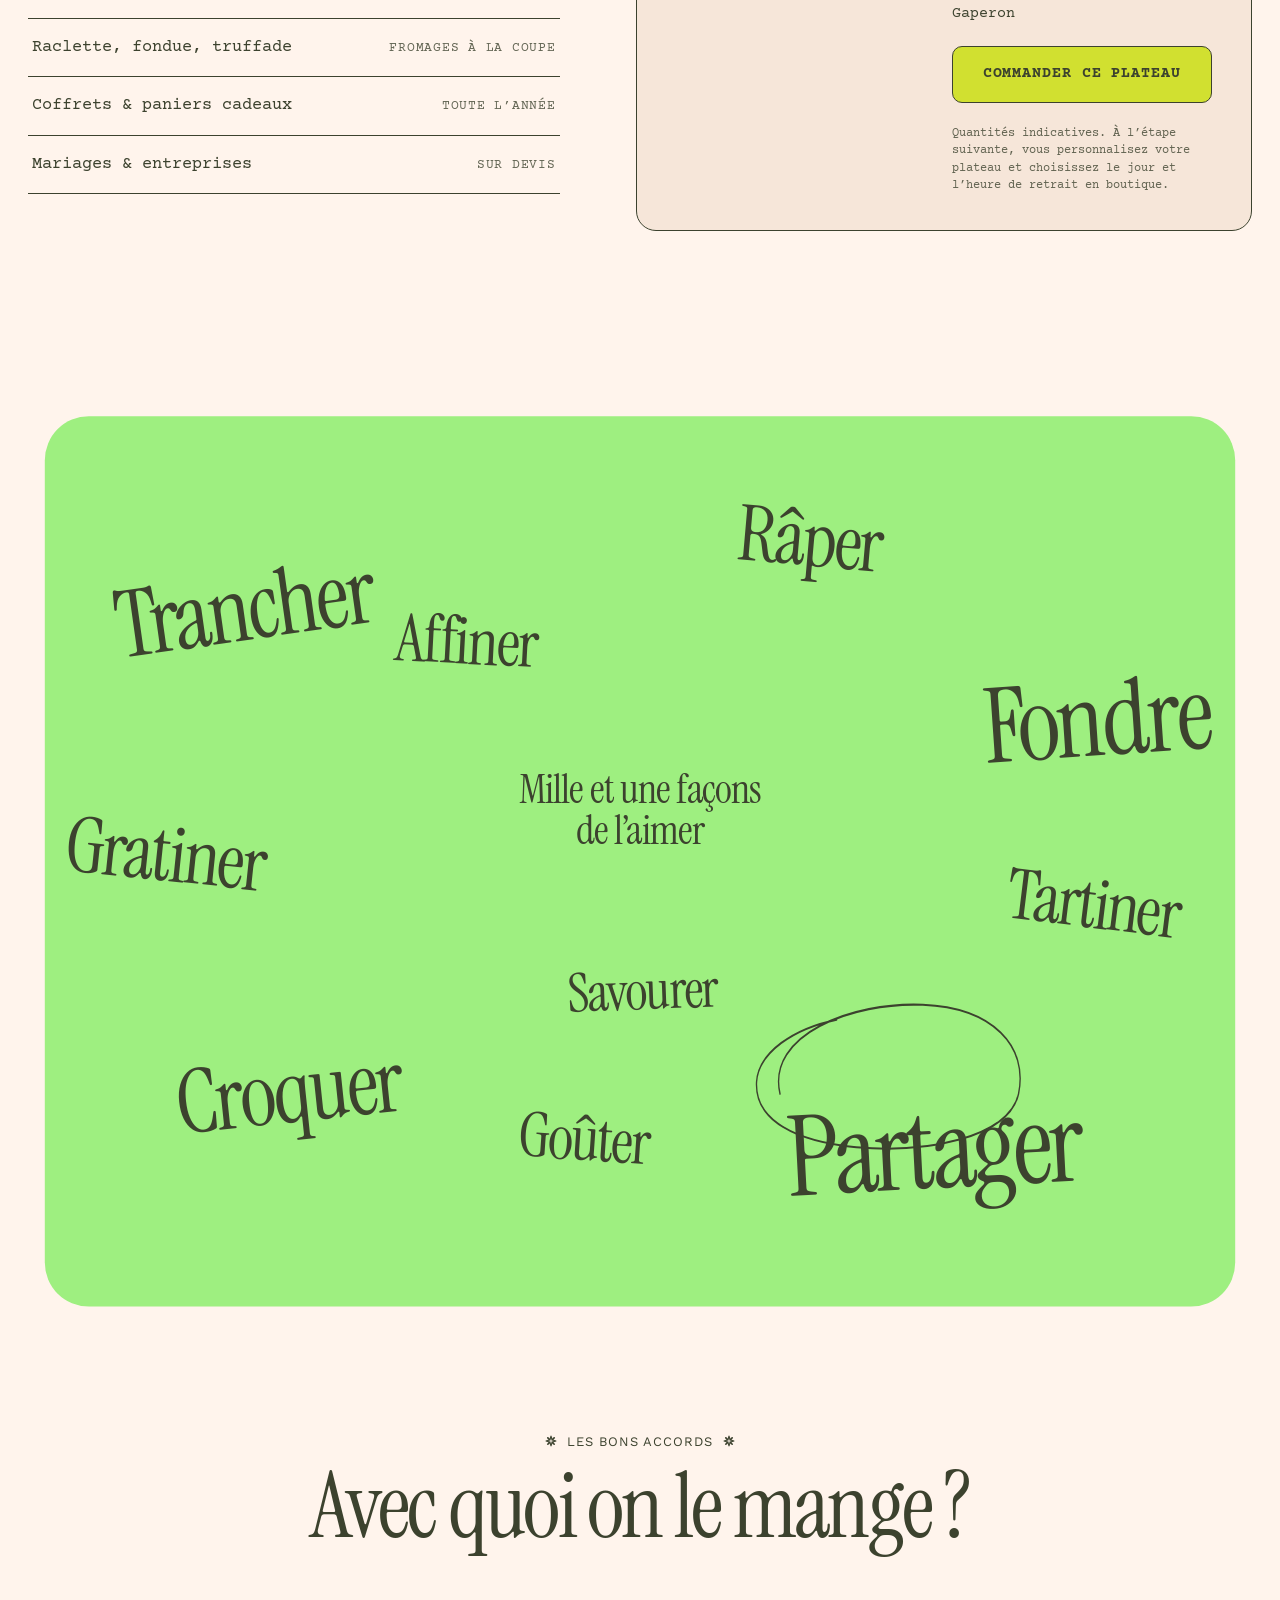
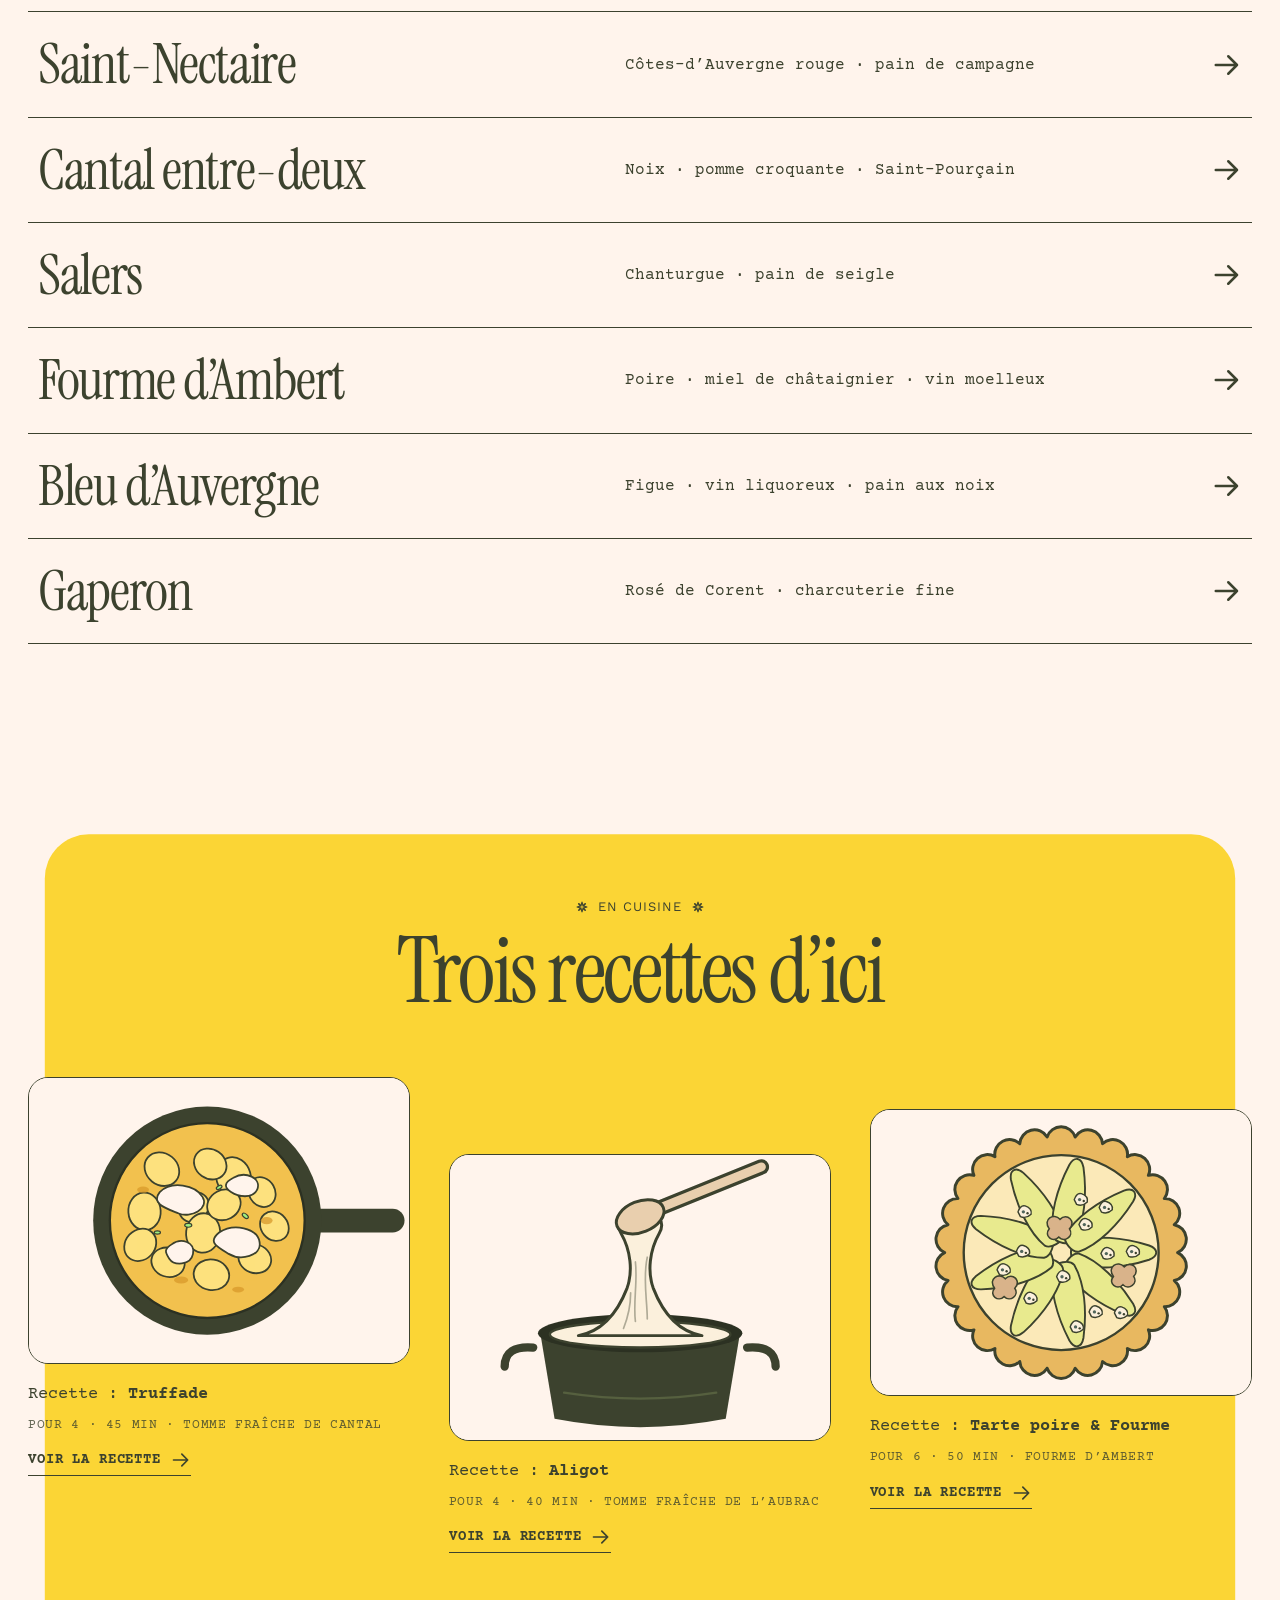
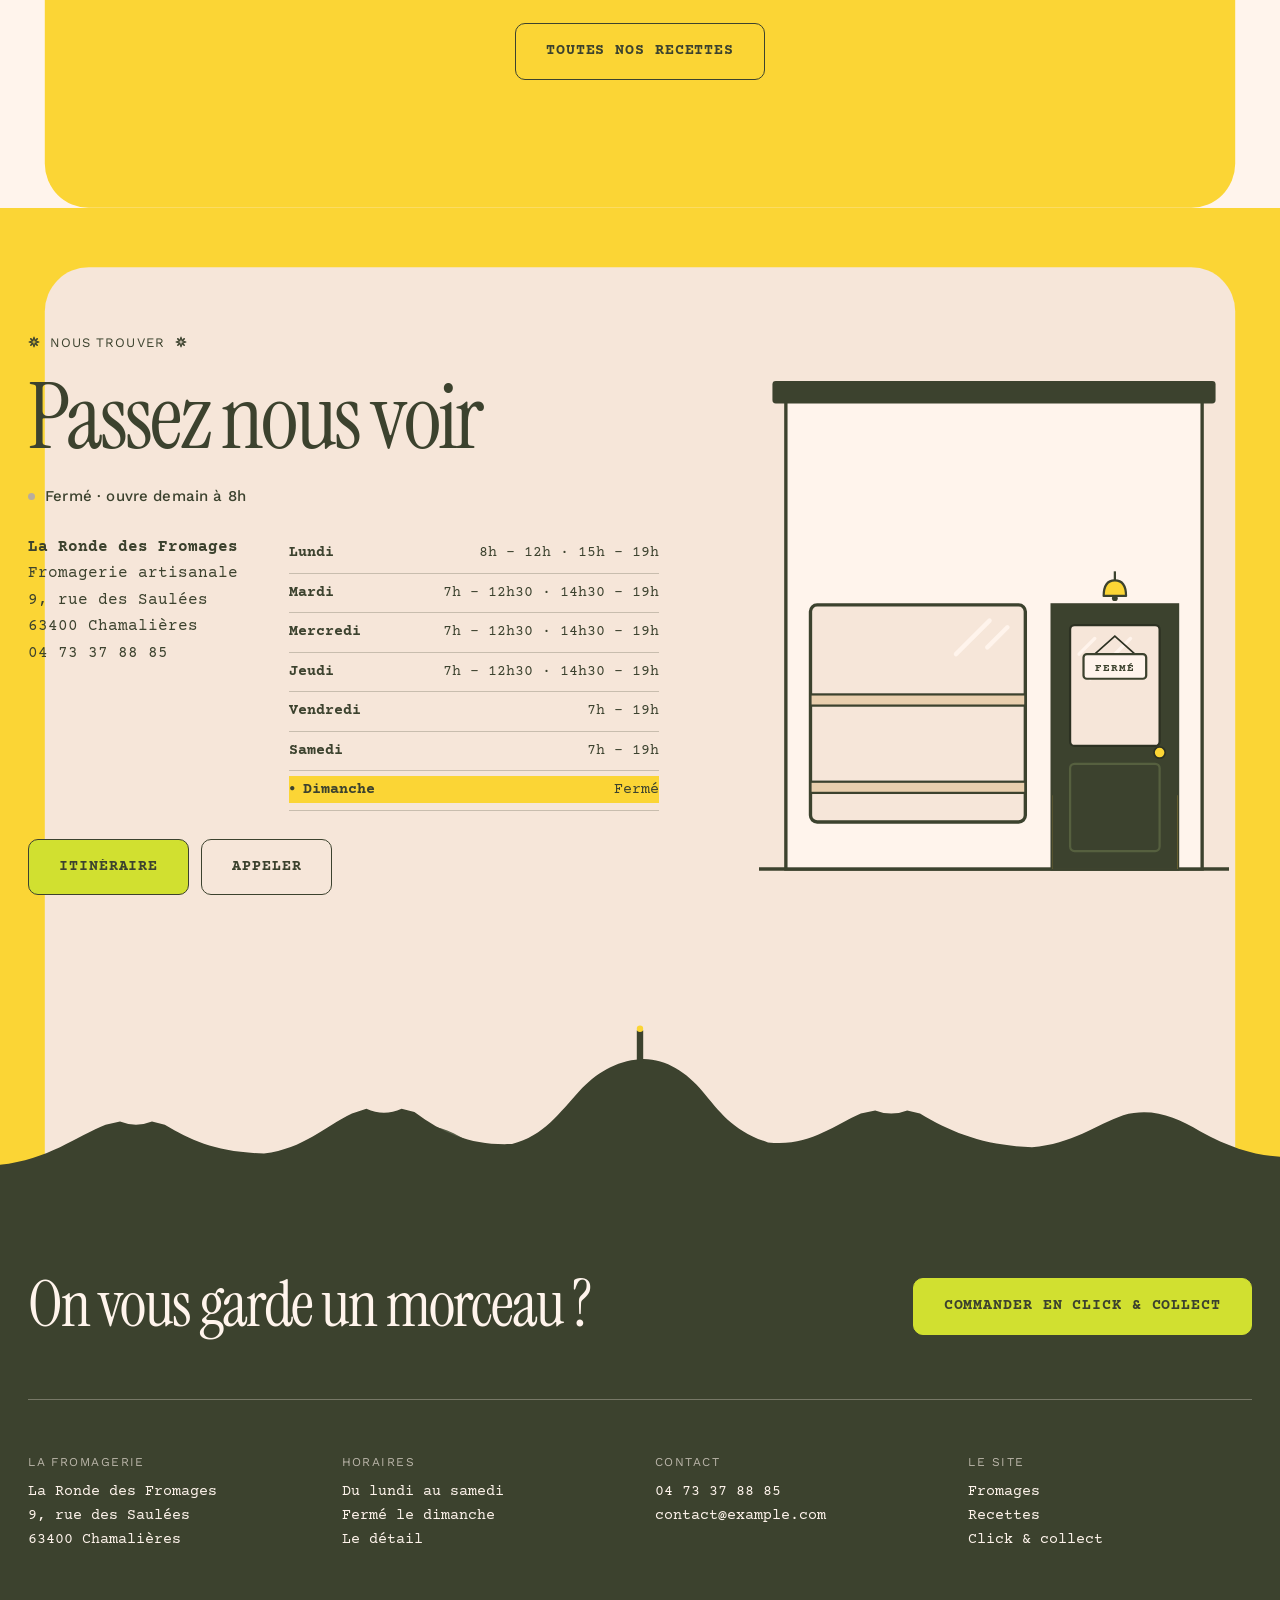
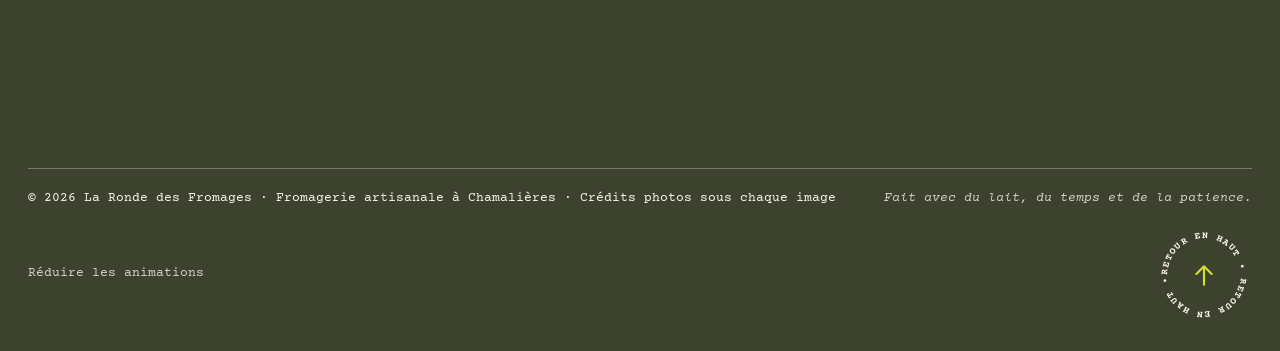
==== commit ac9c668f: "Renomme en La Ronde des Fromages, épure l'en-tête, ajoute le retour haptique - Nouveau nom partout (" ====
--- a/index.html
+++ b/index.html
@@ -3,15 +3,15 @@
 <head>
   <meta charset="utf-8">
   <meta name="viewport" content="width=device-width, initial-scale=1">
-  <title>Au Buron — Fromagerie artisanale à Chamalières, Clermont-Ferrand</title>
-  <meta name="description" content="Au Buron, fromagerie artisanale au 9 rue des Saulées à Chamalières : Saint-Nectaire, Cantal, Salers, Fourme d’Ambert, Bleu d’Auvergne, plateaux et click &amp; collect, recettes et conseils de fromager.">
+  <title>La Ronde des Fromages — Fromagerie artisanale à Chamalières</title>
+  <meta name="description" content="La Ronde des Fromages, fromagerie artisanale au 9 rue des Saulées à Chamalières : Saint-Nectaire, Cantal, Salers, Fourme d’Ambert, Bleu d’Auvergne, plateaux et click &amp; collect, recettes et conseils de fromager.">
   <meta name="theme-color" content="#fff4ec">
 
   <!-- Partage sur les réseaux — ✏️ À PERSONNALISER : remplacez l’URL de l’image par l’adresse complète une fois le site en ligne -->
   <meta property="og:type" content="website">
   <meta property="og:locale" content="fr_FR">
-  <meta property="og:site_name" content="Au Buron">
-  <meta property="og:title" content="Au Buron — Fromagerie artisanale à Chamalières">
+  <meta property="og:site_name" content="La Ronde des Fromages">
+  <meta property="og:title" content="La Ronde des Fromages — Fromagerie artisanale à Chamalières">
   <meta property="og:description" content="Les grands fromages d’Auvergne, choisis avec soin et coupés à la demande, à Chamalières aux portes de Clermont-Ferrand.">
   <meta property="og:image" content="assets/img/og-image.jpg">
   <meta name="twitter:card" content="summary_large_image">
@@ -35,7 +35,7 @@
   {
     "@context": "https://schema.org",
     "@type": "Store",
-    "name": "Au Buron",
+    "name": "La Ronde des Fromages",
     "description": "Fromagerie artisanale : fromages d’Auvergne, plateaux et click & collect, conseils de fromager.",
     "telephone": "+33 4 73 37 88 85",
     "address": {
@@ -342,19 +342,9 @@
 
   <!-- ============ En-tête ============ -->
   <header class="site-header" data-header>
-    <div class="ticker">
-      <div class="marquee marquee--ticker" data-marquee data-speed="40">
-        <div class="marquee__group">
-          <span>Fromages d’Auvergne affinés</span><svg class="ast" aria-hidden="true"><use href="#ast"/></svg>
-          <span>Click &amp; collect</span><svg class="ast" aria-hidden="true"><use href="#ast"/></svg>
-          <span>Coupe à la demande</span><svg class="ast" aria-hidden="true"><use href="#ast"/></svg>
-          <span>Idées recettes</span><svg class="ast" aria-hidden="true"><use href="#ast"/></svg>
-        </div>
-      </div>
-    </div>
     <div class="nav">
-      <a class="nav__logo" href="index.html" aria-label="Au Buron, accueil">
-        <span class="nav__logo-word">Au Buron</span>
+      <a class="nav__logo" href="index.html" aria-label="La Ronde des Fromages, accueil">
+        <span class="nav__logo-word">La Ronde <span>des Fromages</span></span>
         <span class="nav__logo-tag">fromagerie<br>artisanale</span>
       </a>
       <nav class="nav__links" aria-label="Navigation principale">
@@ -365,9 +355,10 @@
         <a class="link" href="index.html#infos">Infos</a>
       </nav>
       <div class="nav__actions">
-        <button class="pill pill--status" type="button" data-status-pill data-hours-toggle aria-expanded="false" aria-controls="hours-panel">
-          <span class="status-dot" aria-hidden="true"></span><span data-status-short>Horaires</span>
-          <svg class="pill__chev" viewBox="0 0 12 12" aria-hidden="true"><path d="M2,4 L6,8 L10,4" fill="none" stroke="currentColor" stroke-width="1.6" stroke-linecap="round" stroke-linejoin="round"/></svg>
+        <button class="status-btn" type="button" data-status-pill data-hours-toggle aria-expanded="false" aria-controls="hours-panel">
+          <span class="status-btn__dot" aria-hidden="true"></span>
+          <span class="status-btn__label" data-status-short>Horaires</span>
+          <span class="status-btn__detail" data-status-detail></span>
         </button>
         <a class="pill pill--dark" href="commande.html" data-magnetic>Commander</a>
         <button class="nav__burger" type="button" aria-expanded="false" aria-controls="menu" aria-label="Ouvrir le menu">
@@ -396,7 +387,7 @@
       <div class="hours-panel__head">
         <div>
           <p class="badge"><svg class="ast" aria-hidden="true"><use href="#ast"/></svg> Horaires d’ouverture</p>
-          <h2 class="h-sm" id="hours-panel-title">Au Buron, Chamalières</h2>
+          <h2 class="h-sm" id="hours-panel-title">La Ronde des Fromages, Chamalières</h2>
         </div>
         <button class="hours-panel__close" type="button" data-hours-close aria-label="Fermer les horaires">×</button>
       </div>
@@ -404,7 +395,7 @@
       <div class="hours-panel__body">
         <table class="hours" data-hours-table><caption class="visually-hidden">Horaires d’ouverture</caption><tbody></tbody></table>
         <div class="hours-panel__info">
-          <address><strong>Au Buron</strong><br>9, rue des Saulées<br>63400 Chamalières</address>
+          <address><strong>La Ronde des Fromages</strong><br>9, rue des Saulées<br>63400 Chamalières</address>
           <a class="link" href="tel:+33473378885">04&nbsp;73&nbsp;37&nbsp;88&nbsp;85</a>
           <div class="hours-panel__ctas">
             <a class="btn btn--primary" href="https://www.google.com/maps/search/?api=1&amp;query=Le+Buron+9+rue+des+Saul%C3%A9es+63400+Chamali%C3%A8res" target="_blank" rel="noopener"><span class="btn__label"><span data-text="Itinéraire">Itinéraire</span></span></a>
@@ -421,7 +412,7 @@
     <div class="curtain__bands"><span></span><span></span><span></span><span></span><span></span></div>
     <div class="curtain__center">
       <svg class="curtain__wheel" viewBox="-60 -60 120 120"><g class="curtain__spin"><use href="#wheel-top" x="-52" y="-52" width="104" height="104"/><use class="curtain__wedge" href="#wedge-top" x="-52" y="-52" width="104" height="104"/></g></svg>
-      <p class="curtain__title" data-curtain-title>Au Buron</p>
+      <p class="curtain__title" data-curtain-title>La Ronde des Fromages</p>
     </div>
   </div>
 
@@ -530,7 +521,7 @@
     <!-- ============ 3. Manifeste ============ -->
     <section class="manifesto" id="histoire" aria-labelledby="manifesto-title">
       <div class="manifesto__head">
-        <p class="badge" data-reveal><svg class="ast" aria-hidden="true"><use href="#ast"/></svg> Pourquoi « Au Buron » <svg class="ast" aria-hidden="true"><use href="#ast"/></svg></p>
+        <p class="badge" data-reveal><svg class="ast" aria-hidden="true"><use href="#ast"/></svg> Notre histoire <svg class="ast" aria-hidden="true"><use href="#ast"/></svg></p>
         <h2 class="visually-hidden" id="manifesto-title">Notre histoire</h2>
       </div>
       <p class="manifesto__text" data-highlight>
@@ -840,7 +831,7 @@
             </div>
 
             <a class="btn btn--primary calc__cta" href="commande.html" data-calc-order data-magnetic>
-              <span class="btn__label"><span data-text="Commander en click &amp; collect">Commander en click &amp; collect</span></span>
+              <span class="btn__label"><span data-text="Commander ce plateau">Commander ce plateau</span></span>
             </a>
             <p class="calc__note">Quantités indicatives. À l’étape suivante, vous personnalisez votre plateau et choisissez le jour et l’heure de retrait en boutique.</p>
           </div>
@@ -1018,7 +1009,7 @@
           <div class="infos__cols">
             <!-- Adresse et téléphone : relevés sur PagesJaunes -->
             <address class="infos__address" data-reveal>
-              <strong>Au Buron</strong><br>
+              <strong>La Ronde des Fromages</strong><br>
               Fromagerie artisanale<br>
               9, rue des Saulées<br>
               63400 Chamalières<br>
@@ -1047,13 +1038,13 @@
         </div>
 
         <div class="infos__shop" data-cursor="Entrer">
-          <svg class="shop" viewBox="0 0 420 470" role="img" aria-label="Devanture illustrée de la fromagerie Au Buron">
+          <svg class="shop" viewBox="0 0 420 470" role="img" aria-label="Devanture illustrée de la fromagerie La Ronde des Fromages">
             <path d="M0,462 H420" stroke="#3c422e" stroke-width="3"/>
             <rect x="24" y="40" width="372" height="422" fill="#fff4ec" stroke="#3c422e" stroke-width="3"/>
             <rect x="12" y="26" width="396" height="20" rx="3" fill="#3c422e"/>
             <g class="shop__sign">
               <rect x="70" y="60" width="280" height="64" rx="8" fill="#3c422e"/>
-              <text x="210" y="100" text-anchor="middle" font-family="'Instrument Serif', serif" font-size="40" fill="#fff4ec">Au Buron</text>
+              <text x="210" y="100" text-anchor="middle" font-family="'Instrument Serif', serif" font-size="27" textLength="252" lengthAdjust="spacingAndGlyphs" fill="#fff4ec">La Ronde des Fromages</text>
               <text x="210" y="116" text-anchor="middle" font-family="'Courier Prime', monospace" font-size="9" letter-spacing="4" fill="#fbd535">FROMAGERIE</text>
             </g>
             <g class="shop__awning">
@@ -1138,7 +1129,7 @@
       <div class="footer__cols">
         <div class="footer__col">
           <p class="footer__label">La fromagerie</p>
-          <p>Au Buron<br>9, rue des Saulées<br>63400 Chamalières</p>
+          <p>La Ronde des Fromages<br>9, rue des Saulées<br>63400 Chamalières</p>
         </div>
         <div class="footer__col">
           <p class="footer__label">Horaires</p>
@@ -1154,10 +1145,10 @@
         </div>
       </div>
 
-      <p class="footer__word" aria-hidden="true">Au Buron</p>
+      <p class="footer__word" aria-hidden="true">La Ronde des Fromages</p>
 
       <div class="footer__bottom">
-        <p>© <span data-year>2026</span> Au Buron · Fromagerie artisanale à Chamalières · Crédits photos sous chaque image</p>
+        <p>© <span data-year>2026</span> La Ronde des Fromages · Fromagerie artisanale à Chamalières · Crédits photos sous chaque image</p>
         <p class="footer__made">Fait avec du lait, du temps et de la patience.</p>
         <button class="footer__motion link" type="button" data-motion-toggle aria-pressed="false">Réduire les animations</button>
         <a class="footer__top" href="#top" data-magnetic aria-label="Retour en haut de page">
--- a/assets/css/style.css
+++ b/assets/css/style.css
@@ -1,5 +1,5 @@
 /* =========================================================================
-   Au Buron — Fromagerie artisanale, Clermont-Ferrand
+   La Ronde des Fromages — Fromagerie artisanale, Clermont-Ferrand
    Feuille de styles principale
    ========================================================================= */
 
@@ -41,7 +41,7 @@
   --radius-img: 20px;
   --radius-btn: 10px;
   --radius-pill: 9999px;
-  --header-h: 96px;
+  --header-h: 72px;
 
   --ease-out: cubic-bezier(.22, 1, .36, 1);
   --ease-spring: cubic-bezier(.34, 1.56, .64, 1);
@@ -253,23 +253,17 @@
   transition: transform .7s var(--ease-out);
 }
 .site-header.is-hidden { transform: translateY(-100%); }
-.ticker {
-  height: 32px; display: flex; align-items: center; overflow: hidden;
-  background: var(--ink); color: var(--cream);
-  font: 700 11.5px/1 var(--font-type); letter-spacing: .1em; text-transform: uppercase;
-}
-.marquee--ticker .marquee__group { gap: 18px; padding-right: 18px; }
-.marquee--ticker .ast { width: 10px; height: 10px; color: var(--mustard); }
 .nav {
   position: relative;
-  height: 64px; display: flex; align-items: center; gap: clamp(16px, 2vw, 32px);
+  height: 72px; display: flex; align-items: center; gap: clamp(16px, 2vw, 32px);
   padding: 0 var(--gutter);
   border-bottom: 1px solid transparent;
   transition: background-color .45s, border-color .45s;
 }
 .site-header.is-scrolled .nav { background: var(--cream); border-bottom-color: var(--ink); }
 .nav__logo { display: flex; align-items: center; gap: 12px; margin-right: auto; }
-.nav__logo-word { font: 400 34px/1 var(--font-display); letter-spacing: -0.02em; transition: font-style .3s; }
+.nav__logo-word { font: 400 30px/1 var(--font-display); letter-spacing: -0.02em; white-space: nowrap; transition: font-style .3s; }
+.nav__logo-word > span { font-style: italic; }
 .nav__logo:hover .nav__logo-word { font-style: italic; }
 .nav__logo-tag {
   padding-left: 12px; border-left: 1px solid var(--ink);
@@ -606,7 +600,7 @@
 .chip input:focus-visible + span { outline: 2px solid var(--ink); outline-offset: 2px; }
 .calc__result { display: grid; gap: 8px; padding-top: 16px; border-top: 1px solid var(--ink); font-size: 15px; line-height: 1.45; }
 .calc__weight strong { font: 400 1.9em/1 var(--font-display); letter-spacing: -0.02em; }
-.calc__cta { align-self: flex-start; }
+.calc__cta { align-self: flex-start; max-width: 100%; }
 .calc__note { font-size: 12px; line-height: 1.45; opacity: .8; }
 
 /* ---------- 7. Nuage de mots ---------- */
@@ -715,9 +709,13 @@
 .infos__text { display: flex; flex-direction: column; align-items: flex-start; gap: 28px; }
 .status {
   display: inline-flex; align-items: center; gap: 10px;
-  padding: 11px 18px; border: 1px solid var(--ink); border-radius: var(--radius-pill);
-  background: var(--cream);
-  font-size: 13.5px; font-weight: 700; letter-spacing: .05em; text-transform: uppercase;
+  font: 500 15px/1.3 var(--font-badge); letter-spacing: .01em;
+}
+.status .status-dot { width: 7px; height: 7px; border: 0; background: #b9ad9c; position: relative; }
+.status.is-open .status-dot { background: #3d8b54; animation: none; }
+.status.is-open .status-dot::after {
+  content: ''; position: absolute; inset: 0; border-radius: 50%; background: #3d8b54;
+  animation: status-breathe 2.6s ease-out infinite;
 }
 .infos__cols { display: grid; grid-template-columns: auto minmax(0, 1fr); gap: clamp(24px, 4vw, 56px); width: 100%; }
 .infos__address { font-style: normal; line-height: 1.65; }
@@ -760,7 +758,7 @@
 .footer__word {
   overflow: hidden;
   margin: 0 -0.02em;
-  font: 400 33vw/.78 var(--font-display); letter-spacing: -0.045em;
+  font: 400 12.6vw/.86 var(--font-display); letter-spacing: -0.04em;
   text-align: center; white-space: nowrap;
 }
 .footer__word .char { display: inline-block; }
@@ -846,10 +844,9 @@
 }
 
 @media (max-width: 900px) {
-  :root { --header-h: 88px; }
-  .ticker { height: 28px; }
-  .nav { height: 60px; }
-  .nav__logo-word { font-size: 30px; }
+  :root { --header-h: 64px; }
+  .nav { height: 64px; }
+  .nav__logo-word { font-size: 26px; }
 
   .manifesto__foot { grid-template-columns: 1fr; justify-items: center; }
   .facts { grid-template-columns: 1fr; width: 100%; }
@@ -1373,3 +1370,31 @@
 @media (max-width: 640px) { .recipe-view__credit { font-size: 10px; } }
 .sheet__photo--art { display: grid; place-items: center; min-height: 320px; }
 .sheet__photo--art .sheet__art { position: static; width: min(78%, 460px); }
+
+/* ---------- Bouton des horaires (en-tête) : discret, typographique ---------- */
+.status-btn {
+  position: relative; display: inline-flex; align-items: center; gap: 10px;
+  height: 40px; padding: 0 2px;
+  background: none; border: 0; color: var(--ink); cursor: pointer;
+  font: 500 13px/1 var(--font-badge); letter-spacing: .01em; white-space: nowrap;
+}
+.status-btn::after {
+  content: ''; position: absolute; left: 2px; right: 2px; bottom: 7px; height: 1px;
+  background: currentColor; transform: scaleX(0); transform-origin: 100% 50%;
+  transition: transform .5s var(--ease-out);
+}
+.status-btn:hover::after, .status-btn:focus-visible::after, .status-btn[aria-expanded="true"]::after { transform: scaleX(1); transform-origin: 0 50%; }
+.status-btn__dot { position: relative; width: 7px; height: 7px; flex: none; border-radius: 50%; background: #b9ad9c; }
+.status-btn.is-open .status-btn__dot { background: #3d8b54; }
+.status-btn.is-open .status-btn__dot::after {
+  content: ''; position: absolute; inset: 0; border-radius: 50%; background: #3d8b54;
+  animation: status-breathe 2.6s ease-out infinite;
+}
+@keyframes status-breathe { 0% { transform: scale(1); opacity: .45; } 70%, 100% { transform: scale(3.2); opacity: 0; } }
+.status-btn__detail { padding-left: 10px; border-left: 1px solid rgba(60, 66, 46, .25); color: var(--ink-soft); font-weight: 400; }
+.status-btn__detail:empty { display: none; }
+@media (max-width: 640px) {
+  .status-btn__detail { display: none; }
+  .nav__logo-word { font-size: 21px; line-height: .98; }
+  .nav__logo-word > span { display: block; }
+}
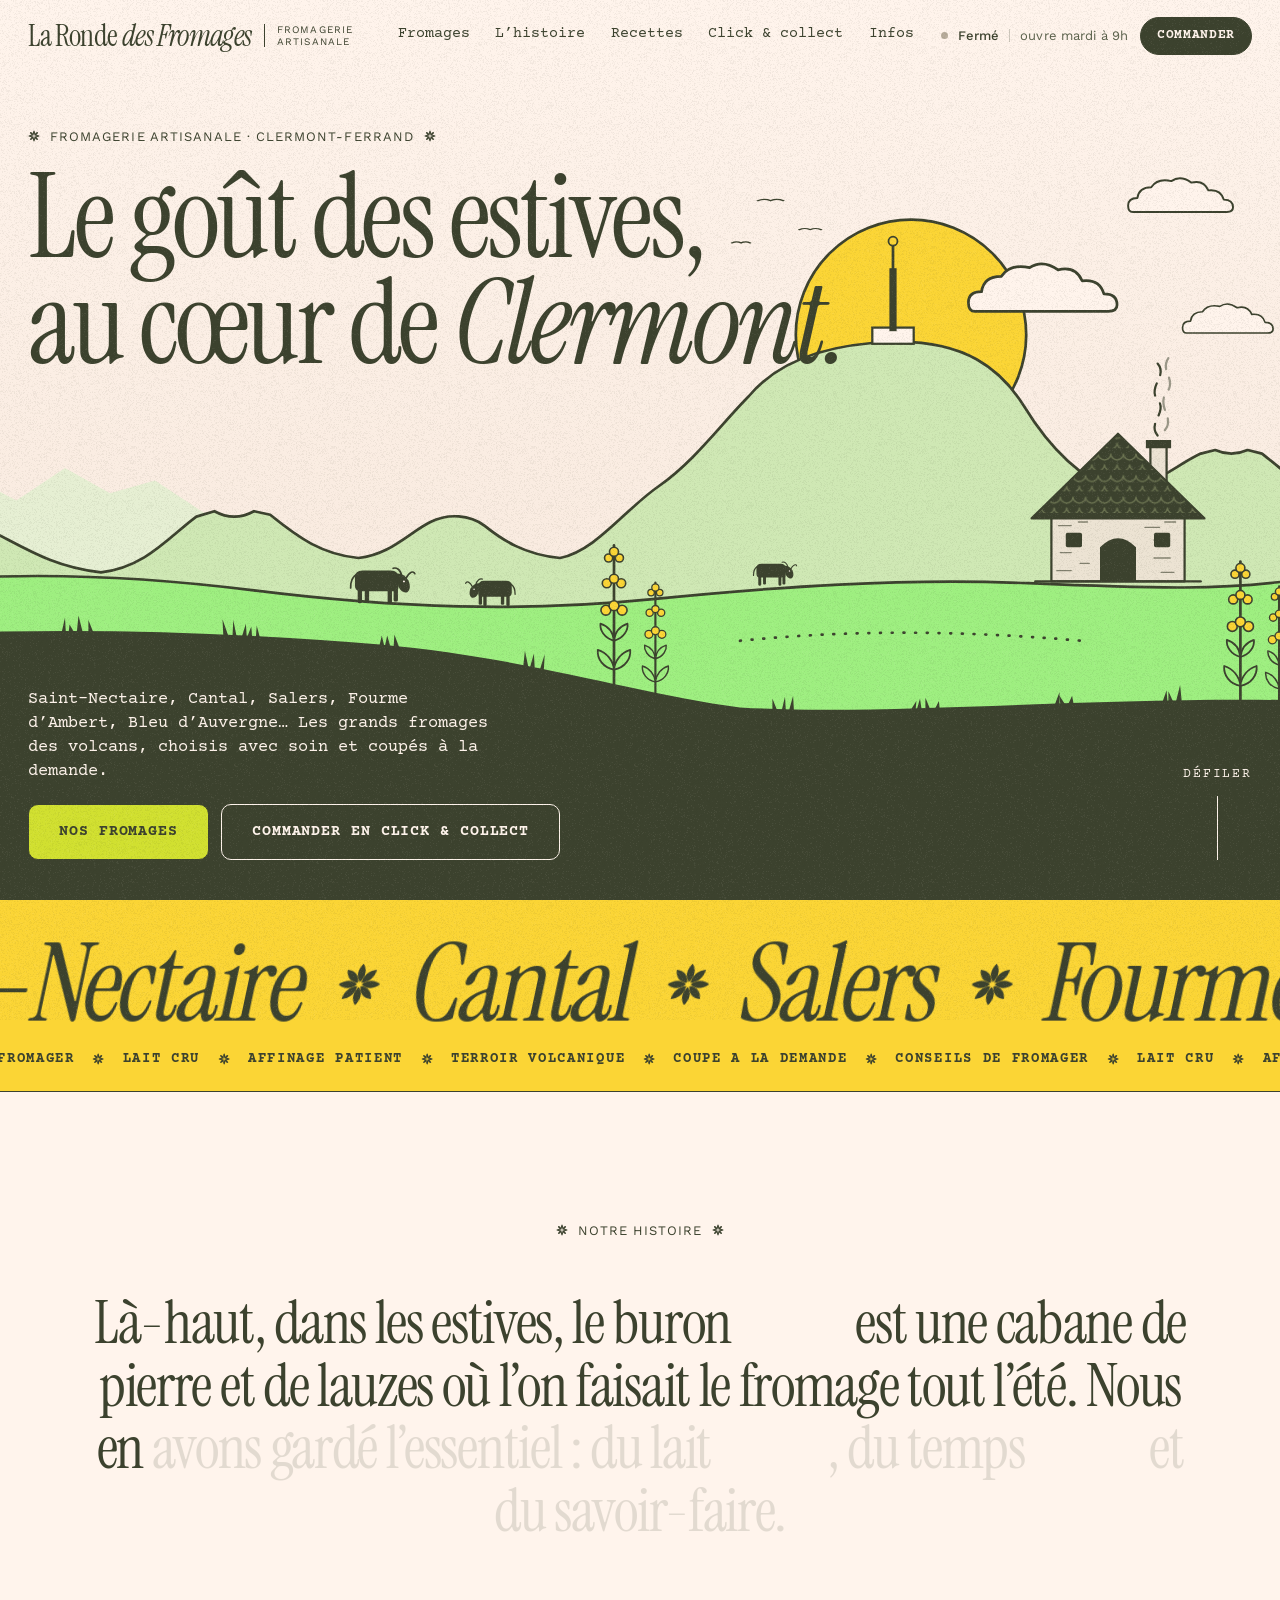
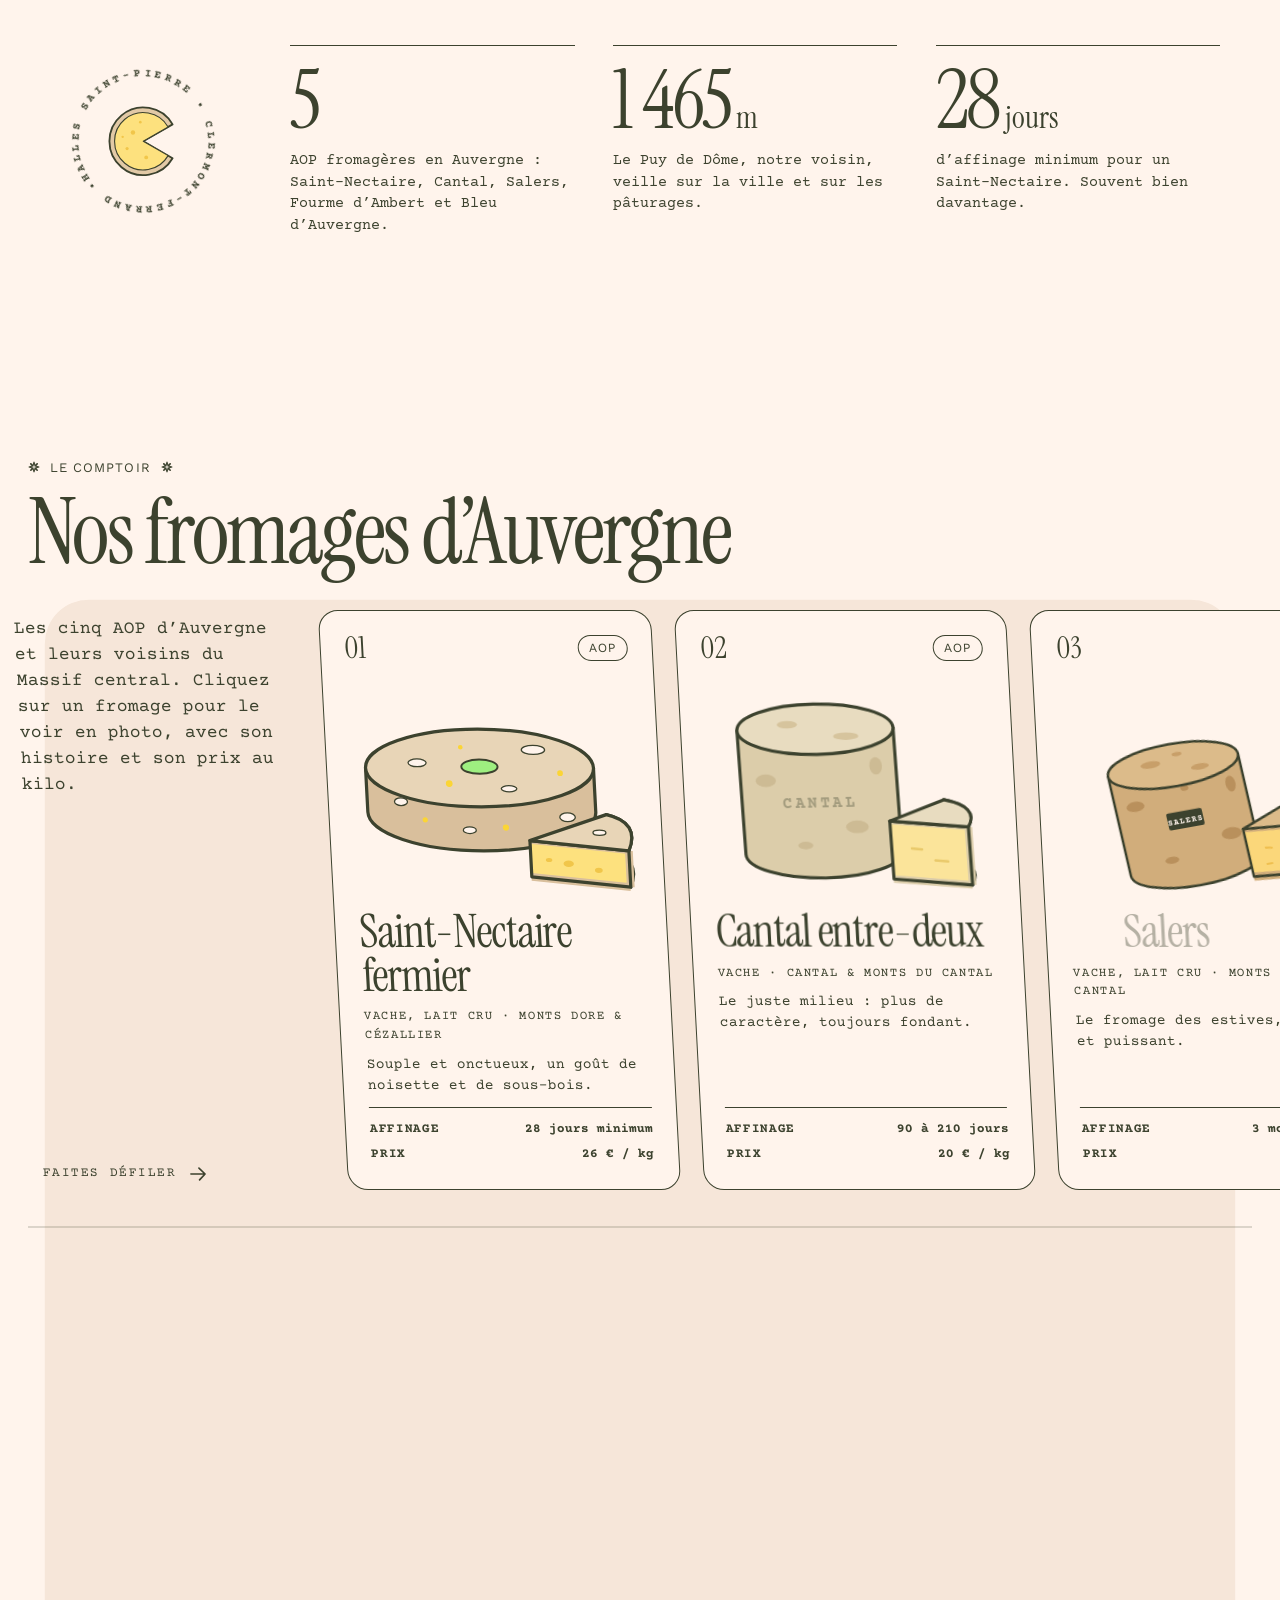
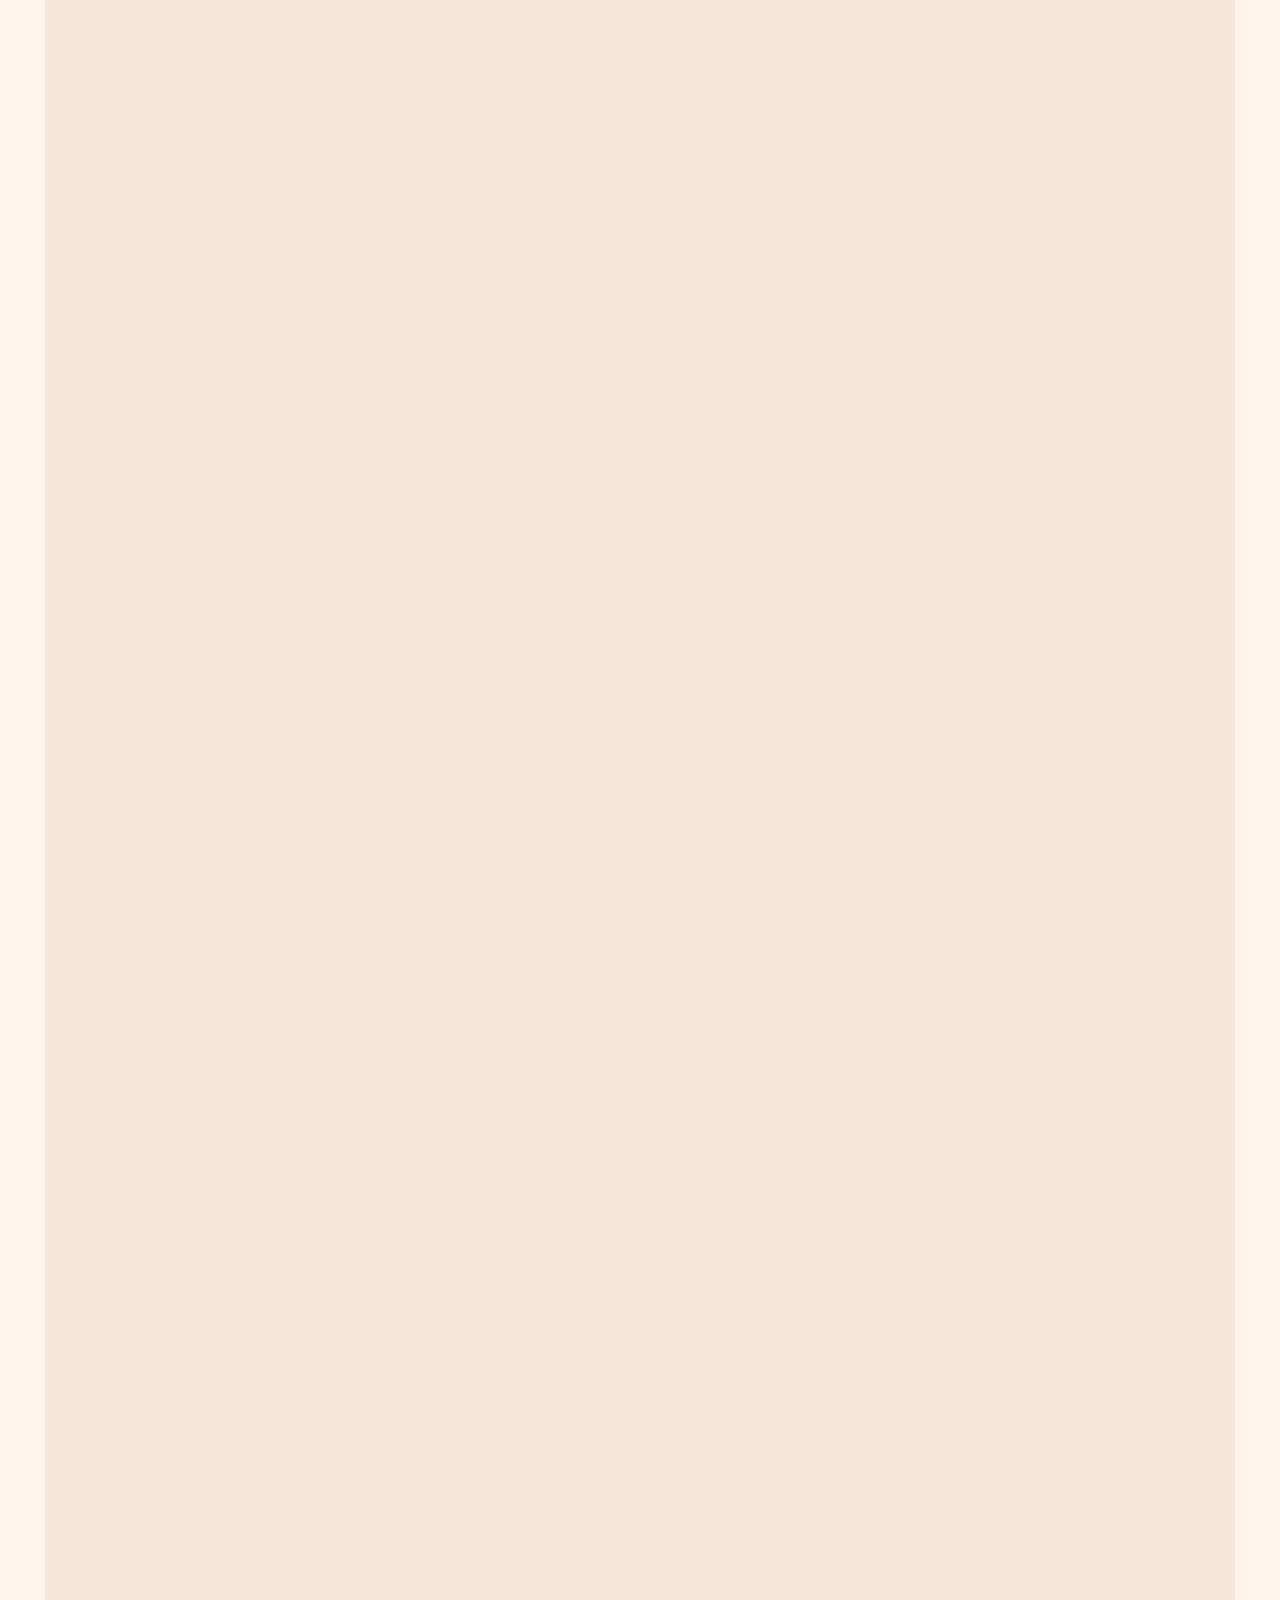
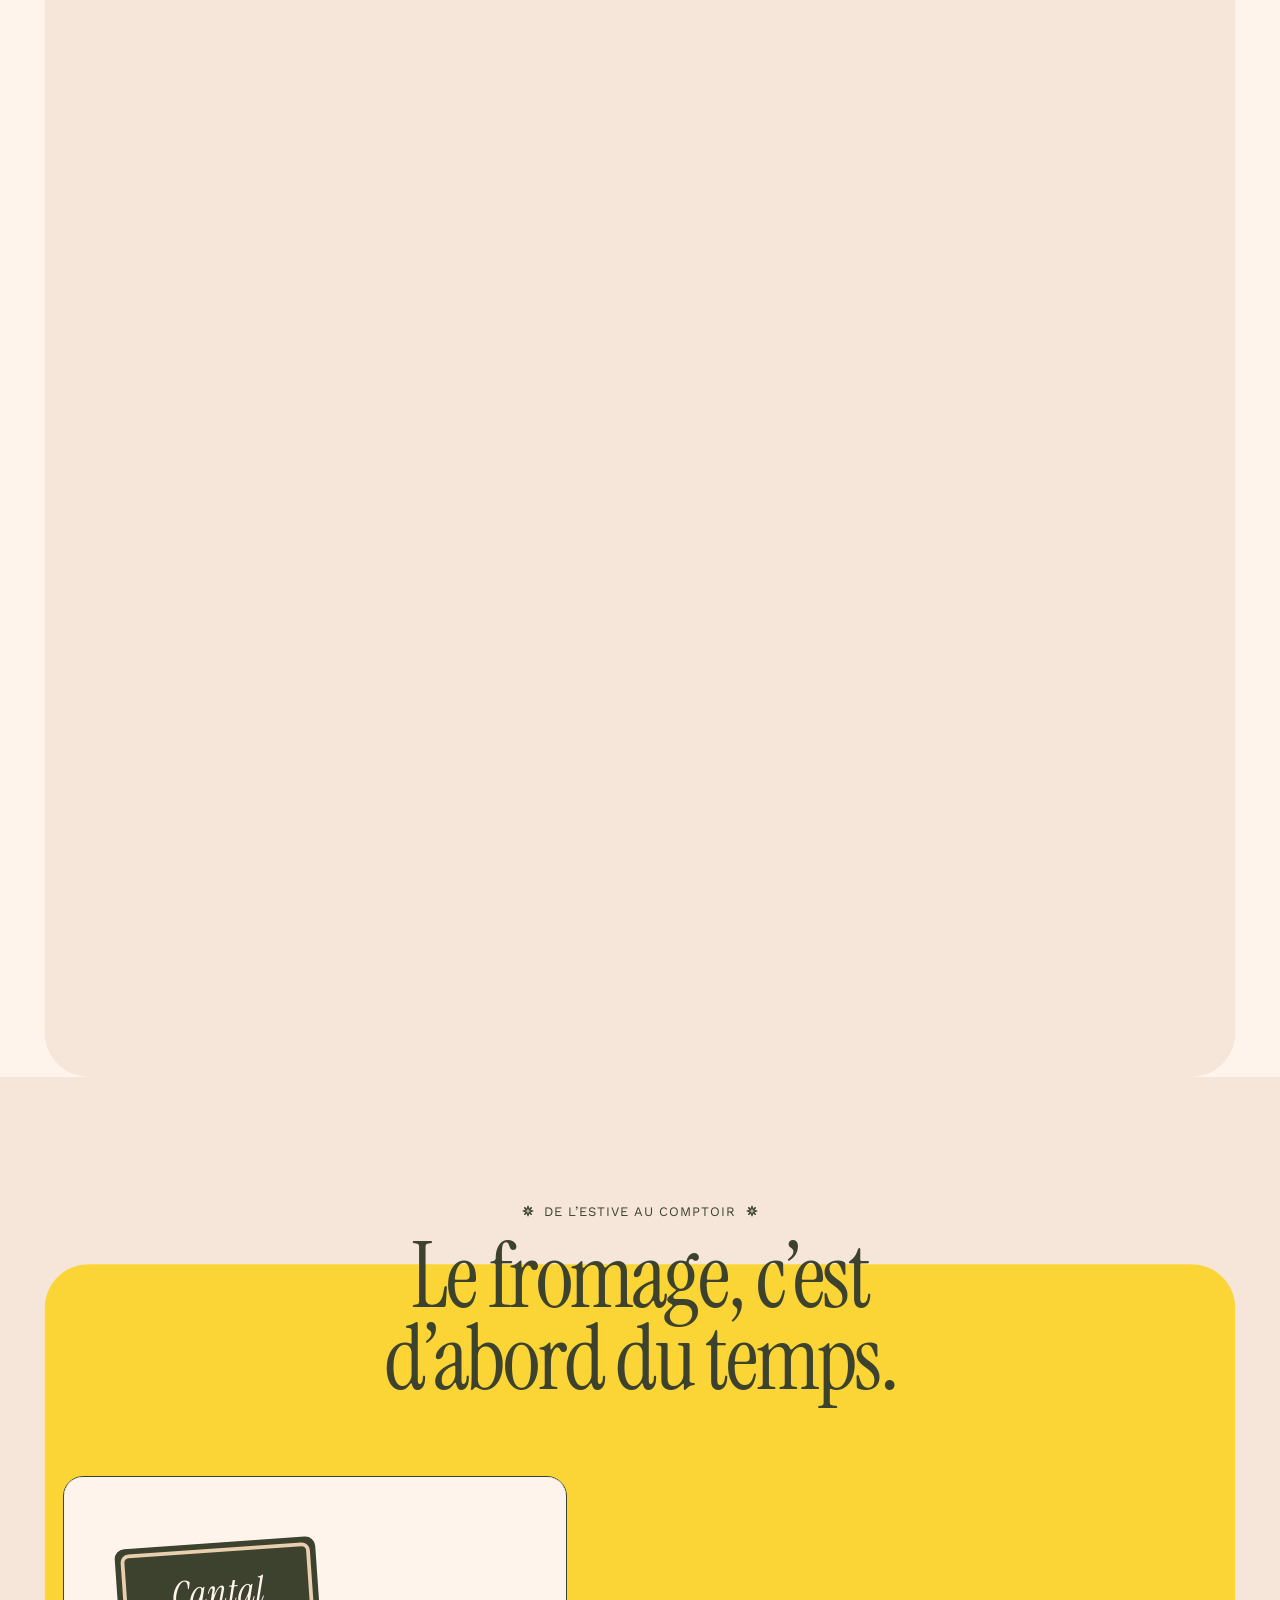
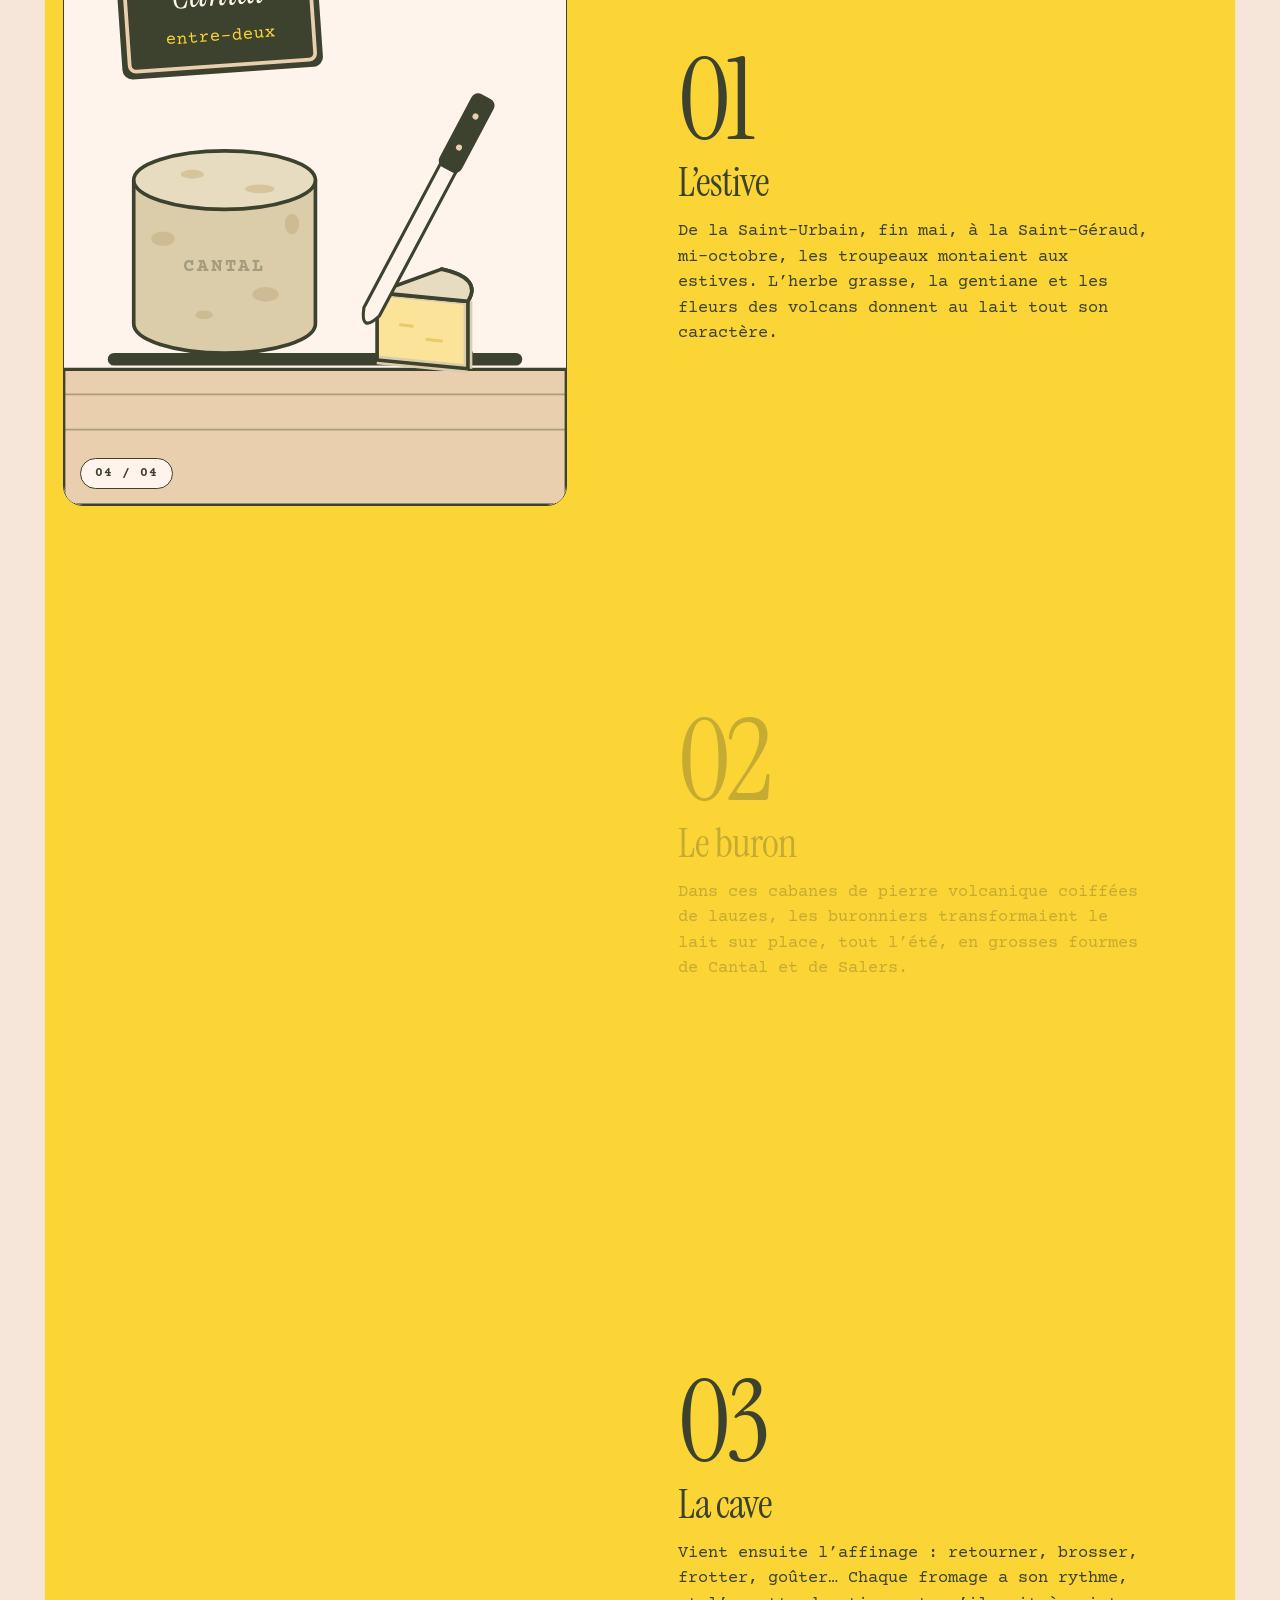
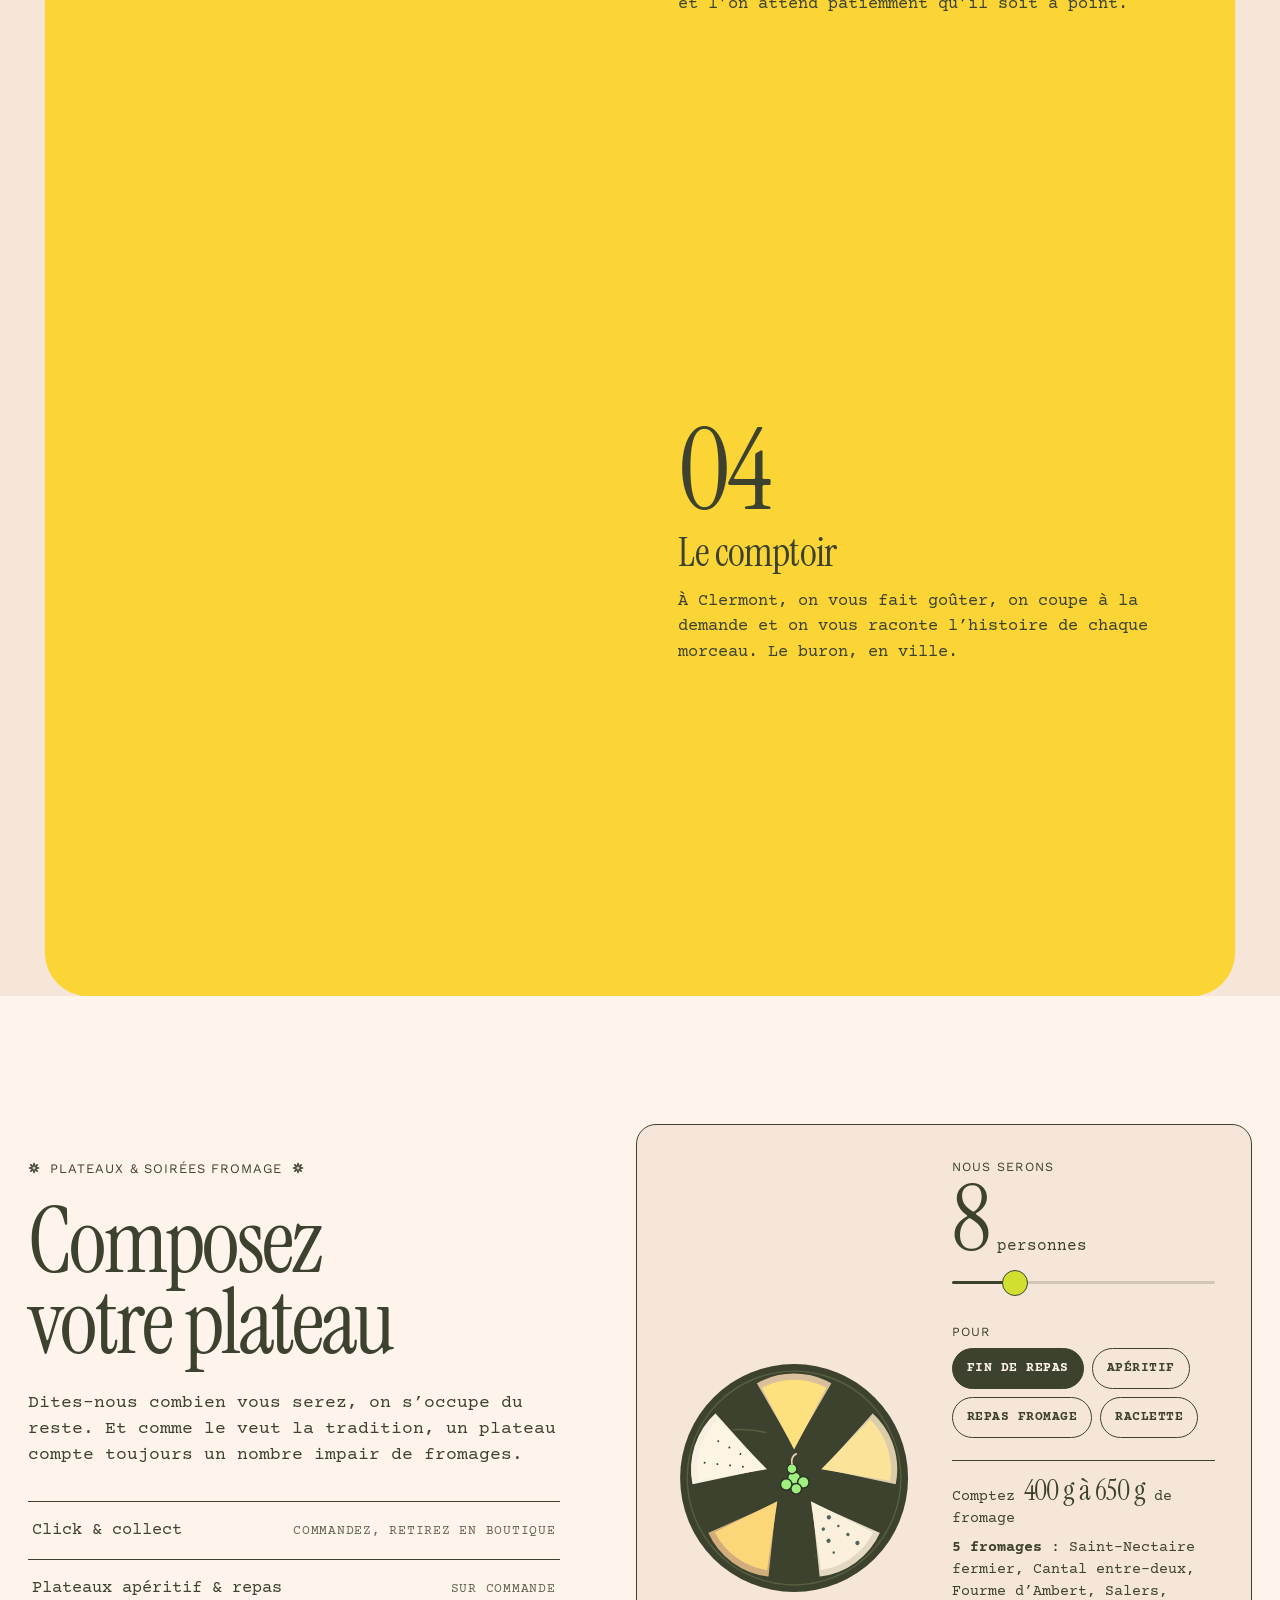
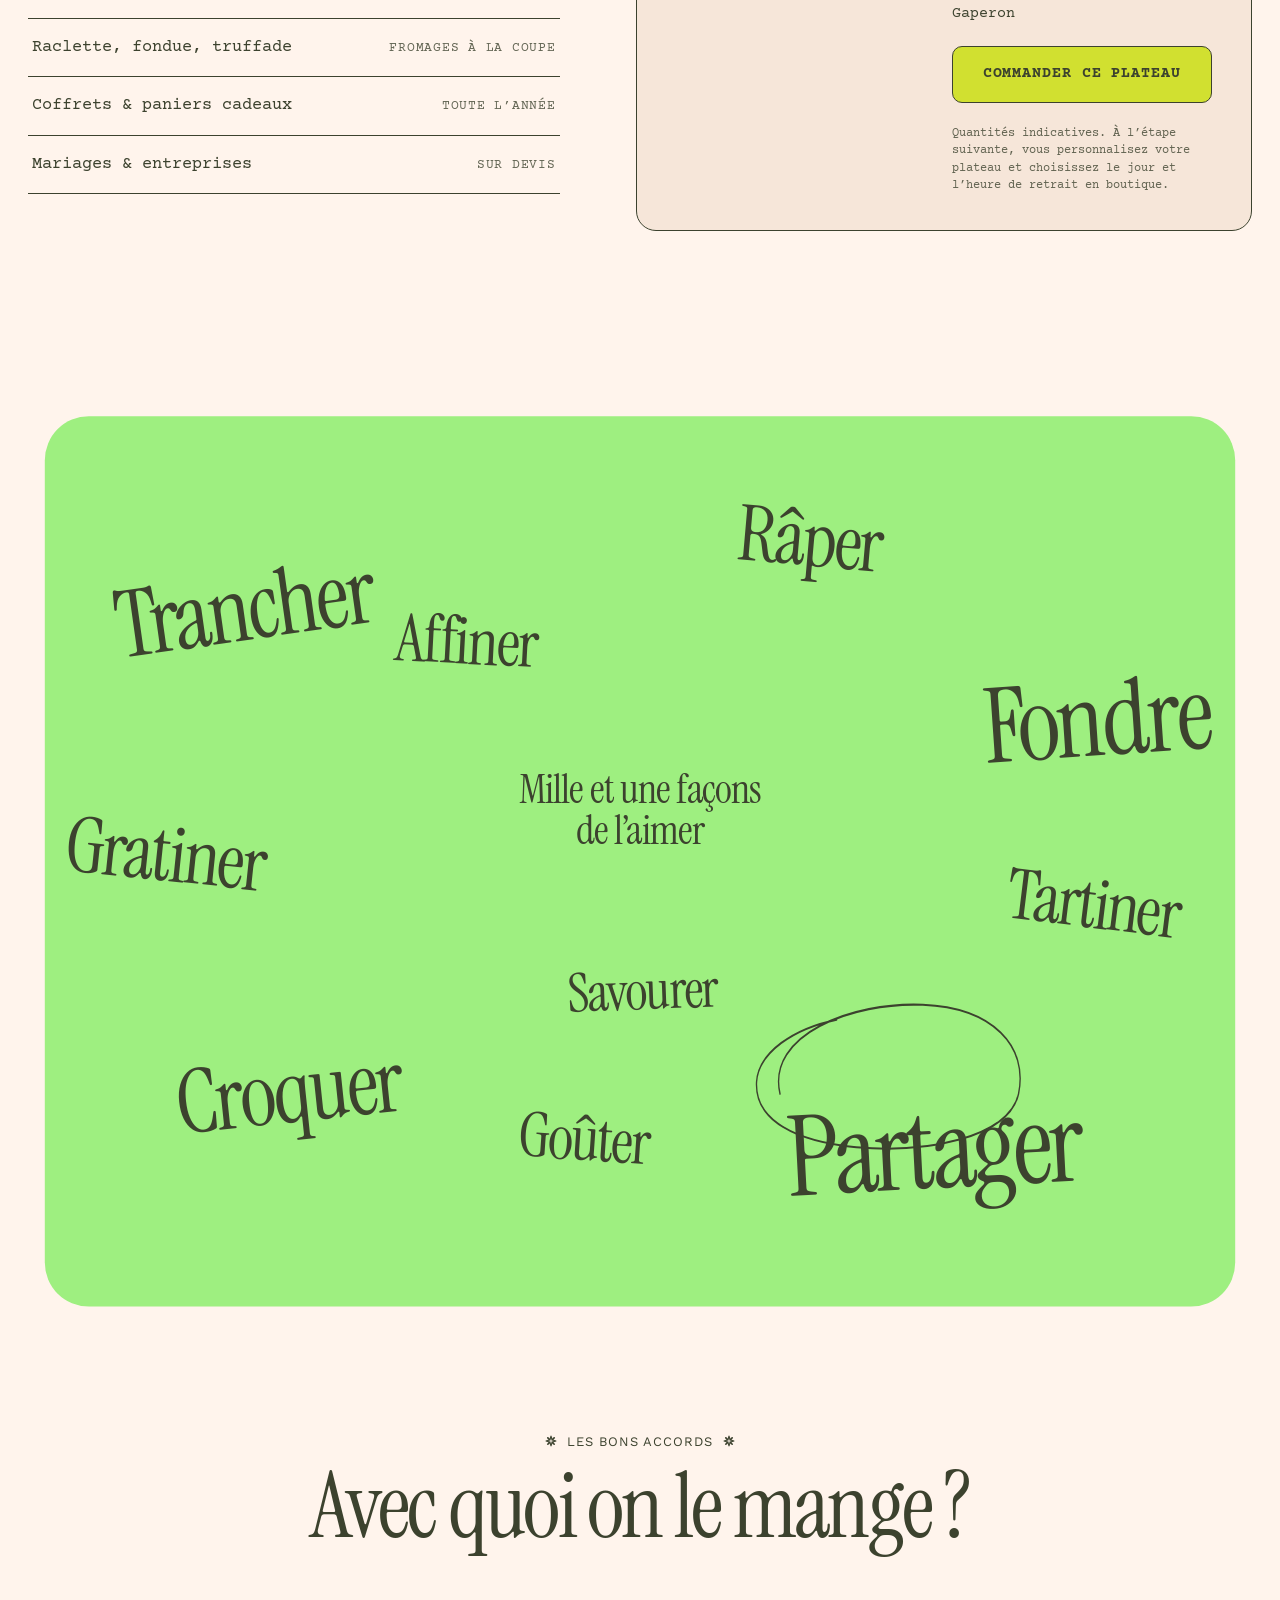
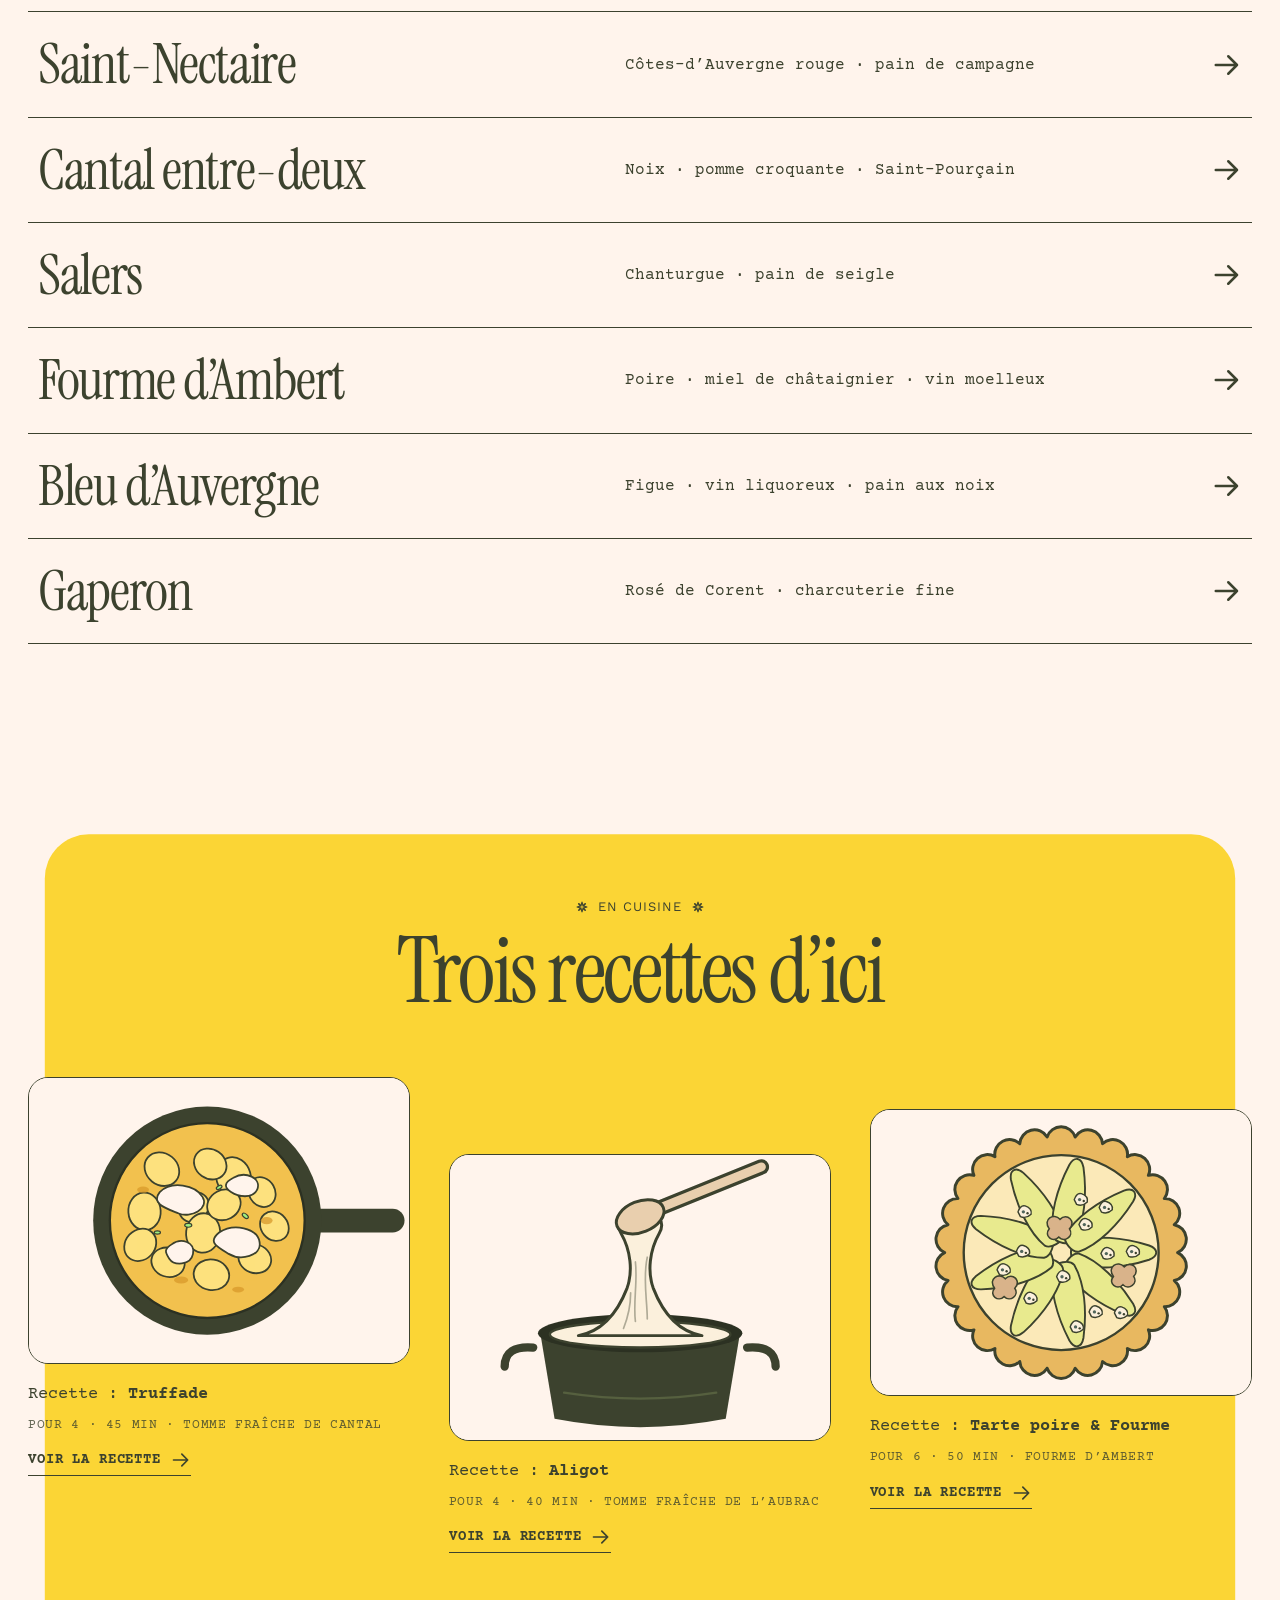
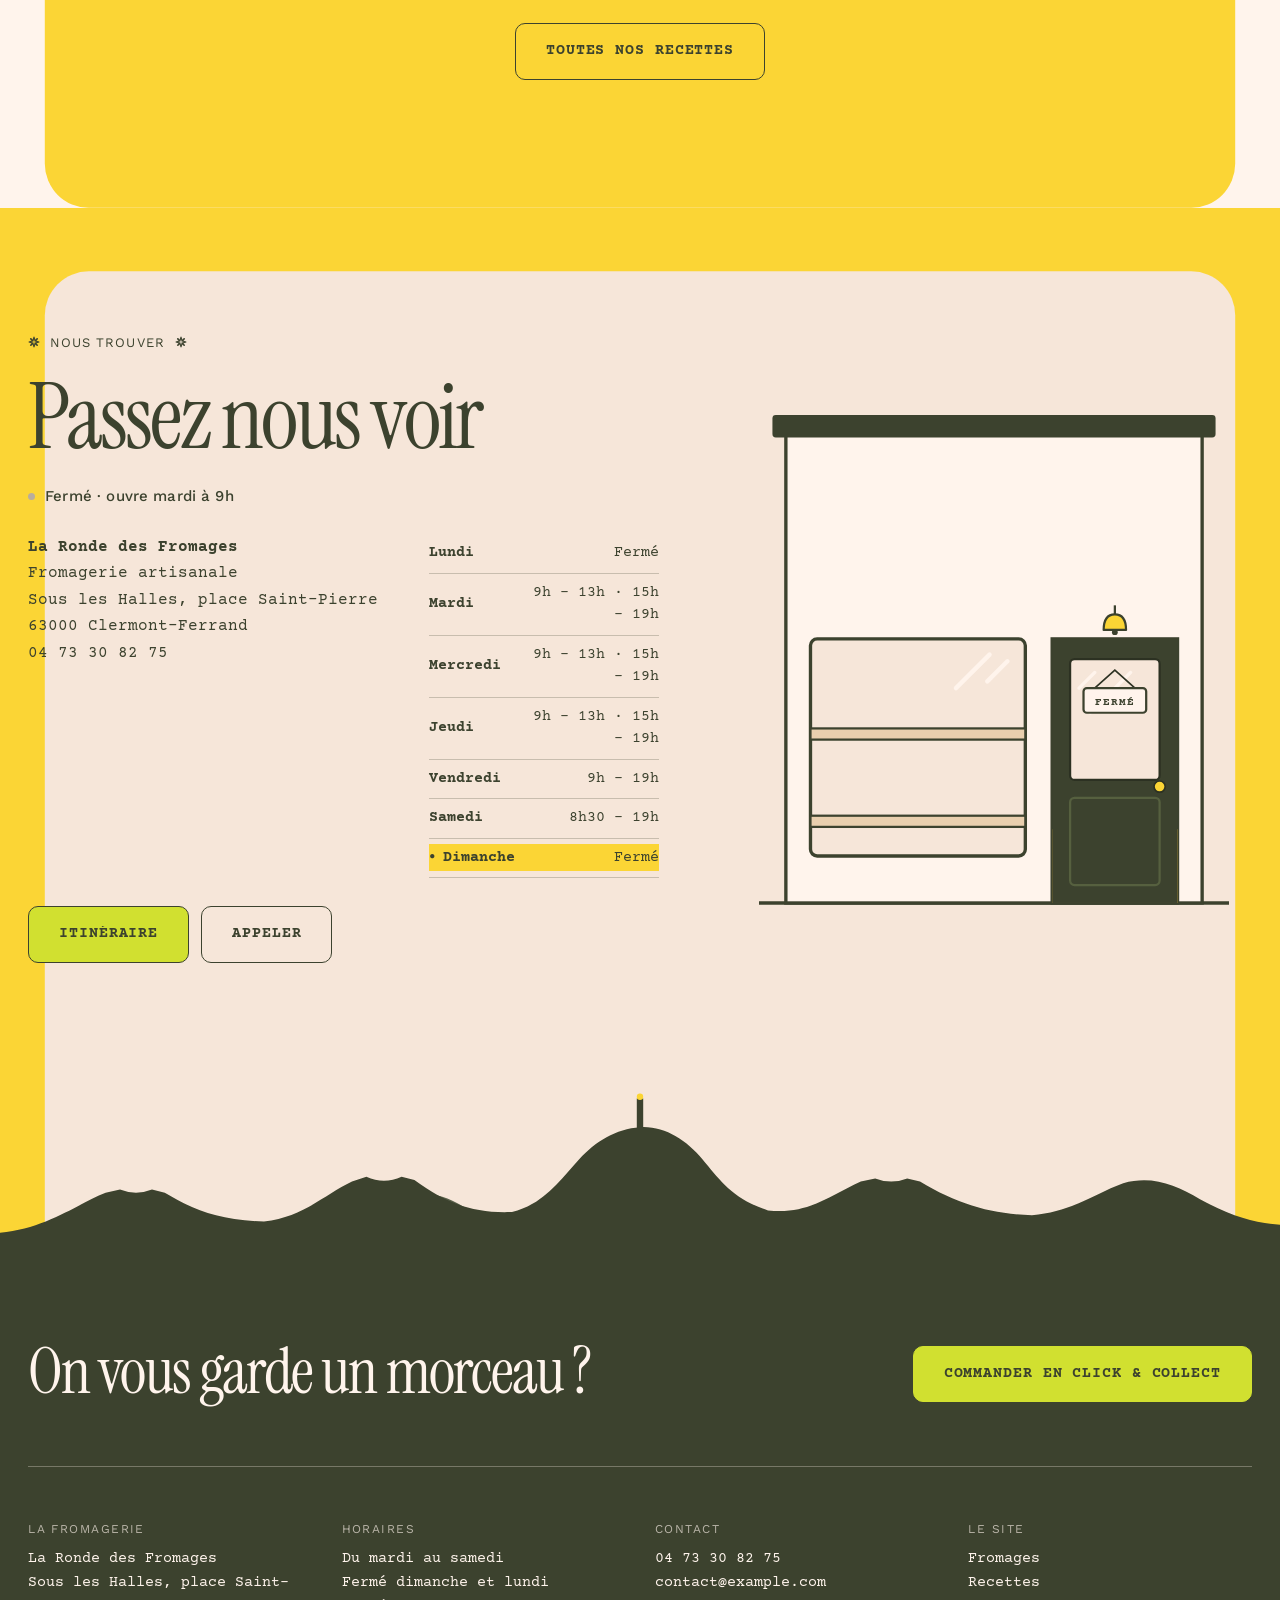
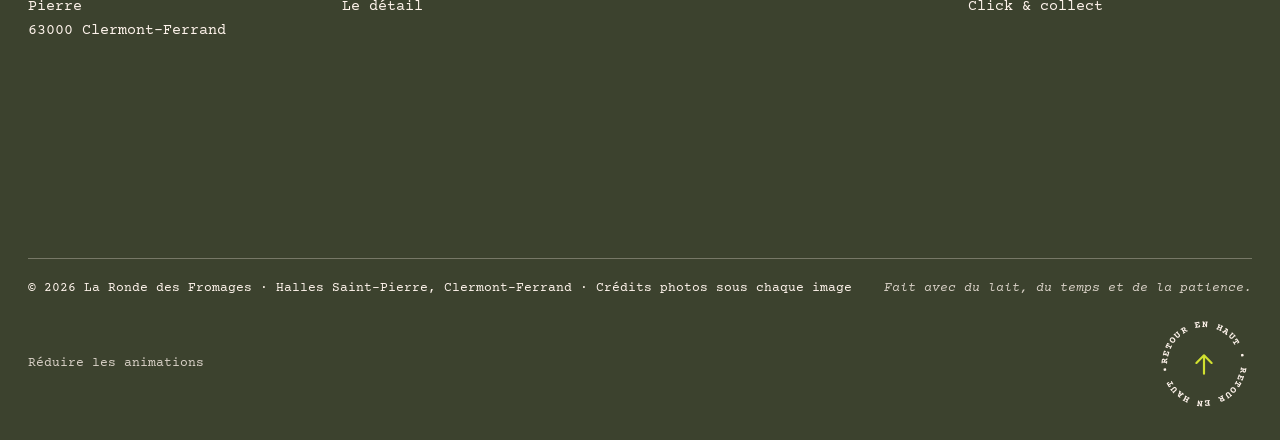
==== commit 75a95e27: "Coordonnées et horaires de La Ronde des Fromages - Adresse : sous les Halles, place Saint-Pierre, 63" ====
--- a/index.html
+++ b/index.html
@@ -3,16 +3,16 @@
 <head>
   <meta charset="utf-8">
   <meta name="viewport" content="width=device-width, initial-scale=1">
-  <title>La Ronde des Fromages — Fromagerie artisanale à Chamalières</title>
-  <meta name="description" content="La Ronde des Fromages, fromagerie artisanale au 9 rue des Saulées à Chamalières : Saint-Nectaire, Cantal, Salers, Fourme d’Ambert, Bleu d’Auvergne, plateaux et click &amp; collect, recettes et conseils de fromager.">
+  <title>La Ronde des Fromages — Fromagerie à Clermont-Ferrand</title>
+  <meta name="description" content="La Ronde des Fromages, fromagerie artisanale sous les Halles Saint-Pierre à Clermont-Ferrand : Saint-Nectaire, Cantal, Salers, Fourme d’Ambert, Bleu d’Auvergne, plateaux et click &amp; collect, recettes et conseils de fromager.">
   <meta name="theme-color" content="#fff4ec">
 
   <!-- Partage sur les réseaux — ✏️ À PERSONNALISER : remplacez l’URL de l’image par l’adresse complète une fois le site en ligne -->
   <meta property="og:type" content="website">
   <meta property="og:locale" content="fr_FR">
   <meta property="og:site_name" content="La Ronde des Fromages">
-  <meta property="og:title" content="La Ronde des Fromages — Fromagerie artisanale à Chamalières">
-  <meta property="og:description" content="Les grands fromages d’Auvergne, choisis avec soin et coupés à la demande, à Chamalières aux portes de Clermont-Ferrand.">
+  <meta property="og:title" content="La Ronde des Fromages — Fromagerie à Clermont-Ferrand">
+  <meta property="og:description" content="Les grands fromages d’Auvergne, choisis avec soin et coupés à la demande, sous les Halles Saint-Pierre à Clermont-Ferrand.">
   <meta property="og:image" content="assets/img/og-image.jpg">
   <meta name="twitter:card" content="summary_large_image">
 
@@ -37,14 +37,15 @@
     "@type": "Store",
     "name": "La Ronde des Fromages",
     "description": "Fromagerie artisanale : fromages d’Auvergne, plateaux et click & collect, conseils de fromager.",
-    "telephone": "+33 4 73 37 88 85",
+    "telephone": "+33 4 73 30 82 75",
     "address": {
       "@type": "PostalAddress",
-      "streetAddress": "9 rue des Saulées",
-      "addressLocality": "Chamalières",
-      "postalCode": "63400",
+      "streetAddress": "Place Saint-Pierre, sous les Halles",
+      "addressLocality": "Clermont-Ferrand",
+      "postalCode": "63000",
       "addressCountry": "FR"
-    }
+    },
+    "openingHours": ["Tu-Th 09:00-13:00", "Tu-Th 15:00-19:00", "Fr 09:00-19:00", "Sa 08:30-19:00"]
   }
   </script>
 </head>
@@ -378,7 +379,7 @@
       <a href="index.html#histoire"><span>L’histoire</span></a>
       <a href="index.html#infos"><span>Infos</span></a>
     </nav>
-    <p class="menu__foot">9, rue des Saulées · 63400 Chamalières · 04 73 37 88 85</p>
+    <p class="menu__foot">Sous les Halles, place Saint-Pierre · 63000 Clermont-Ferrand · 04 73 30 82 75</p>
   </div>
 
   <!-- Panneau des horaires (ouvert depuis la pastille en haut à droite) -->
@@ -387,7 +388,7 @@
       <div class="hours-panel__head">
         <div>
           <p class="badge"><svg class="ast" aria-hidden="true"><use href="#ast"/></svg> Horaires d’ouverture</p>
-          <h2 class="h-sm" id="hours-panel-title">La Ronde des Fromages, Chamalières</h2>
+          <h2 class="h-sm" id="hours-panel-title">La Ronde des Fromages, Halles Saint-Pierre</h2>
         </div>
         <button class="hours-panel__close" type="button" data-hours-close aria-label="Fermer les horaires">×</button>
       </div>
@@ -395,10 +396,10 @@
       <div class="hours-panel__body">
         <table class="hours" data-hours-table><caption class="visually-hidden">Horaires d’ouverture</caption><tbody></tbody></table>
         <div class="hours-panel__info">
-          <address><strong>La Ronde des Fromages</strong><br>9, rue des Saulées<br>63400 Chamalières</address>
-          <a class="link" href="tel:+33473378885">04&nbsp;73&nbsp;37&nbsp;88&nbsp;85</a>
+          <address><strong>La Ronde des Fromages</strong><br>Sous les Halles, place Saint-Pierre<br>63000 Clermont-Ferrand</address>
+          <a class="link" href="tel:+33473308275">04&nbsp;73&nbsp;30&nbsp;82&nbsp;75</a>
           <div class="hours-panel__ctas">
-            <a class="btn btn--primary" href="https://www.google.com/maps/search/?api=1&amp;query=Le+Buron+9+rue+des+Saul%C3%A9es+63400+Chamali%C3%A8res" target="_blank" rel="noopener"><span class="btn__label"><span data-text="Itinéraire">Itinéraire</span></span></a>
+            <a class="btn btn--primary" href="https://www.google.com/maps/search/?api=1&amp;query=La+Ronde+des+Fromages+Place+Saint-Pierre+63000+Clermont-Ferrand" target="_blank" rel="noopener"><span class="btn__label"><span data-text="Itinéraire">Itinéraire</span></span></a>
             <a class="btn btn--ghost" href="commande.html"><span class="btn__label"><span data-text="Click &amp; collect">Click &amp; collect</span></span></a>
           </div>
         </div>
@@ -448,7 +449,7 @@
         </svg>
 
         <div class="hero__title-wrap">
-          <p class="badge hero__badge"><svg class="ast" aria-hidden="true"><use href="#ast"/></svg> Fromagerie artisanale · Chamalières <svg class="ast" aria-hidden="true"><use href="#ast"/></svg></p>
+          <p class="badge hero__badge"><svg class="ast" aria-hidden="true"><use href="#ast"/></svg> Fromagerie artisanale · Clermont-Ferrand <svg class="ast" aria-hidden="true"><use href="#ast"/></svg></p>
           <h1 class="hero__title" id="hero-title">Le goût des estives,<br> au cœur de <em>Clermont.</em></h1>
         </div>
 
@@ -539,7 +540,7 @@
           <svg class="spin-badge__ring" viewBox="0 0 200 200">
             <defs><path id="badge-circle" d="M100,100 m-78,0 a78,78 0 1,1 156,0 a78,78 0 1,1 -156,0"/></defs>
             <text font-family="'Courier Prime', monospace" font-size="13" font-weight="700" fill="#3c422e">
-              <textPath href="#badge-circle" textLength="486" lengthAdjust="spacing">FROMAGERIE ARTISANALE • CHAMALIÈRES • </textPath>
+              <textPath href="#badge-circle" textLength="486" lengthAdjust="spacing">HALLES SAINT-PIERRE • CLERMONT-FERRAND • </textPath>
             </text>
           </svg>
           <svg class="spin-badge__wheel" viewBox="0 0 104 104"><use href="#wheel-top"/></svg>
@@ -1007,33 +1008,33 @@
           <p class="status" data-status data-reveal><span class="status-dot" aria-hidden="true"></span><span data-status-text>Consultez nos horaires</span></p>
 
           <div class="infos__cols">
-            <!-- Adresse et téléphone : relevés sur PagesJaunes -->
+            <!-- Adresse et téléphone : fournis par la fromagerie -->
             <address class="infos__address" data-reveal>
               <strong>La Ronde des Fromages</strong><br>
               Fromagerie artisanale<br>
-              9, rue des Saulées<br>
-              63400 Chamalières<br>
-              <a class="link" href="tel:+33473378885">04&nbsp;73&nbsp;37&nbsp;88&nbsp;85</a>
+              Sous les Halles, place Saint-Pierre<br>
+              63000 Clermont-Ferrand<br>
+              <a class="link" href="tel:+33473308275">04&nbsp;73&nbsp;30&nbsp;82&nbsp;75</a>
             </address>
 
             <!-- Horaires : générés depuis assets/js/data.js (cette version sert sans JavaScript) -->
             <table class="hours" data-hours data-reveal>
               <caption class="visually-hidden">Horaires d’ouverture</caption>
               <tbody>
-                <tr data-day="1" data-hours="08:00-12:00,15:00-19:00"><th scope="row">Lundi</th><td>8h – 12h · 15h – 19h</td></tr>
-                <tr data-day="2" data-hours="07:00-12:30,14:30-19:00"><th scope="row">Mardi</th><td>7h – 12h30 · 14h30 – 19h</td></tr>
-                <tr data-day="3" data-hours="07:00-12:30,14:30-19:00"><th scope="row">Mercredi</th><td>7h – 12h30 · 14h30 – 19h</td></tr>
-                <tr data-day="4" data-hours="07:00-12:30,14:30-19:00"><th scope="row">Jeudi</th><td>7h – 12h30 · 14h30 – 19h</td></tr>
-                <tr data-day="5" data-hours="07:00-19:00"><th scope="row">Vendredi</th><td>7h – 19h</td></tr>
-                <tr data-day="6" data-hours="07:00-19:00"><th scope="row">Samedi</th><td>7h – 19h</td></tr>
+                <tr data-day="1" data-hours=""><th scope="row">Lundi</th><td>Fermé</td></tr>
+                <tr data-day="2" data-hours="09:00-13:00,15:00-19:00"><th scope="row">Mardi</th><td>9h – 13h · 15h – 19h</td></tr>
+                <tr data-day="3" data-hours="09:00-13:00,15:00-19:00"><th scope="row">Mercredi</th><td>9h – 13h · 15h – 19h</td></tr>
+                <tr data-day="4" data-hours="09:00-13:00,15:00-19:00"><th scope="row">Jeudi</th><td>9h – 13h · 15h – 19h</td></tr>
+                <tr data-day="5" data-hours="09:00-19:00"><th scope="row">Vendredi</th><td>9h – 19h</td></tr>
+                <tr data-day="6" data-hours="08:30-19:00"><th scope="row">Samedi</th><td>8h30 – 19h</td></tr>
                 <tr data-day="0" data-hours=""><th scope="row">Dimanche</th><td>Fermé</td></tr>
               </tbody>
             </table>
           </div>
 
           <div class="infos__ctas" data-reveal>
-            <a class="btn btn--primary" href="https://www.google.com/maps/search/?api=1&amp;query=Le+Buron+9+rue+des+Saul%C3%A9es+63400+Chamali%C3%A8res" target="_blank" rel="noopener" data-magnetic><span class="btn__label"><span data-text="Itinéraire">Itinéraire</span></span></a>
-            <a class="btn btn--ghost" href="tel:+33473378885" data-magnetic><span class="btn__label"><span data-text="Appeler">Appeler</span></span></a>
+            <a class="btn btn--primary" href="https://www.google.com/maps/search/?api=1&amp;query=La+Ronde+des+Fromages+Place+Saint-Pierre+63000+Clermont-Ferrand" target="_blank" rel="noopener" data-magnetic><span class="btn__label"><span data-text="Itinéraire">Itinéraire</span></span></a>
+            <a class="btn btn--ghost" href="tel:+33473308275" data-magnetic><span class="btn__label"><span data-text="Appeler">Appeler</span></span></a>
           </div>
         </div>
 
@@ -1129,15 +1130,15 @@
       <div class="footer__cols">
         <div class="footer__col">
           <p class="footer__label">La fromagerie</p>
-          <p>La Ronde des Fromages<br>9, rue des Saulées<br>63400 Chamalières</p>
+          <p>La Ronde des Fromages<br>Sous les Halles, place Saint-Pierre<br>63000 Clermont-Ferrand</p>
         </div>
         <div class="footer__col">
           <p class="footer__label">Horaires</p>
-          <p>Du lundi au samedi<br>Fermé le dimanche<br><button class="link" type="button" data-hours-toggle>Le détail</button></p>
+          <p>Du mardi au samedi<br>Fermé dimanche et lundi<br><button class="link" type="button" data-hours-toggle>Le détail</button></p>
         </div>
         <div class="footer__col">
           <p class="footer__label">Contact</p>
-          <p><a class="link" href="tel:+33473378885">04&nbsp;73&nbsp;37&nbsp;88&nbsp;85</a><br><a class="link" href="mailto:contact@example.com">contact@example.com</a></p>
+          <p><a class="link" href="tel:+33473308275">04&nbsp;73&nbsp;30&nbsp;82&nbsp;75</a><br><a class="link" href="mailto:contact@example.com">contact@example.com</a></p>
         </div>
         <div class="footer__col">
           <p class="footer__label">Le site</p>
@@ -1148,7 +1149,7 @@
       <p class="footer__word" aria-hidden="true">La Ronde des Fromages</p>
 
       <div class="footer__bottom">
-        <p>© <span data-year>2026</span> La Ronde des Fromages · Fromagerie artisanale à Chamalières · Crédits photos sous chaque image</p>
+        <p>© <span data-year>2026</span> La Ronde des Fromages · Halles Saint-Pierre, Clermont-Ferrand · Crédits photos sous chaque image</p>
         <p class="footer__made">Fait avec du lait, du temps et de la patience.</p>
         <button class="footer__motion link" type="button" data-motion-toggle aria-pressed="false">Réduire les animations</button>
         <a class="footer__top" href="#top" data-magnetic aria-label="Retour en haut de page">
